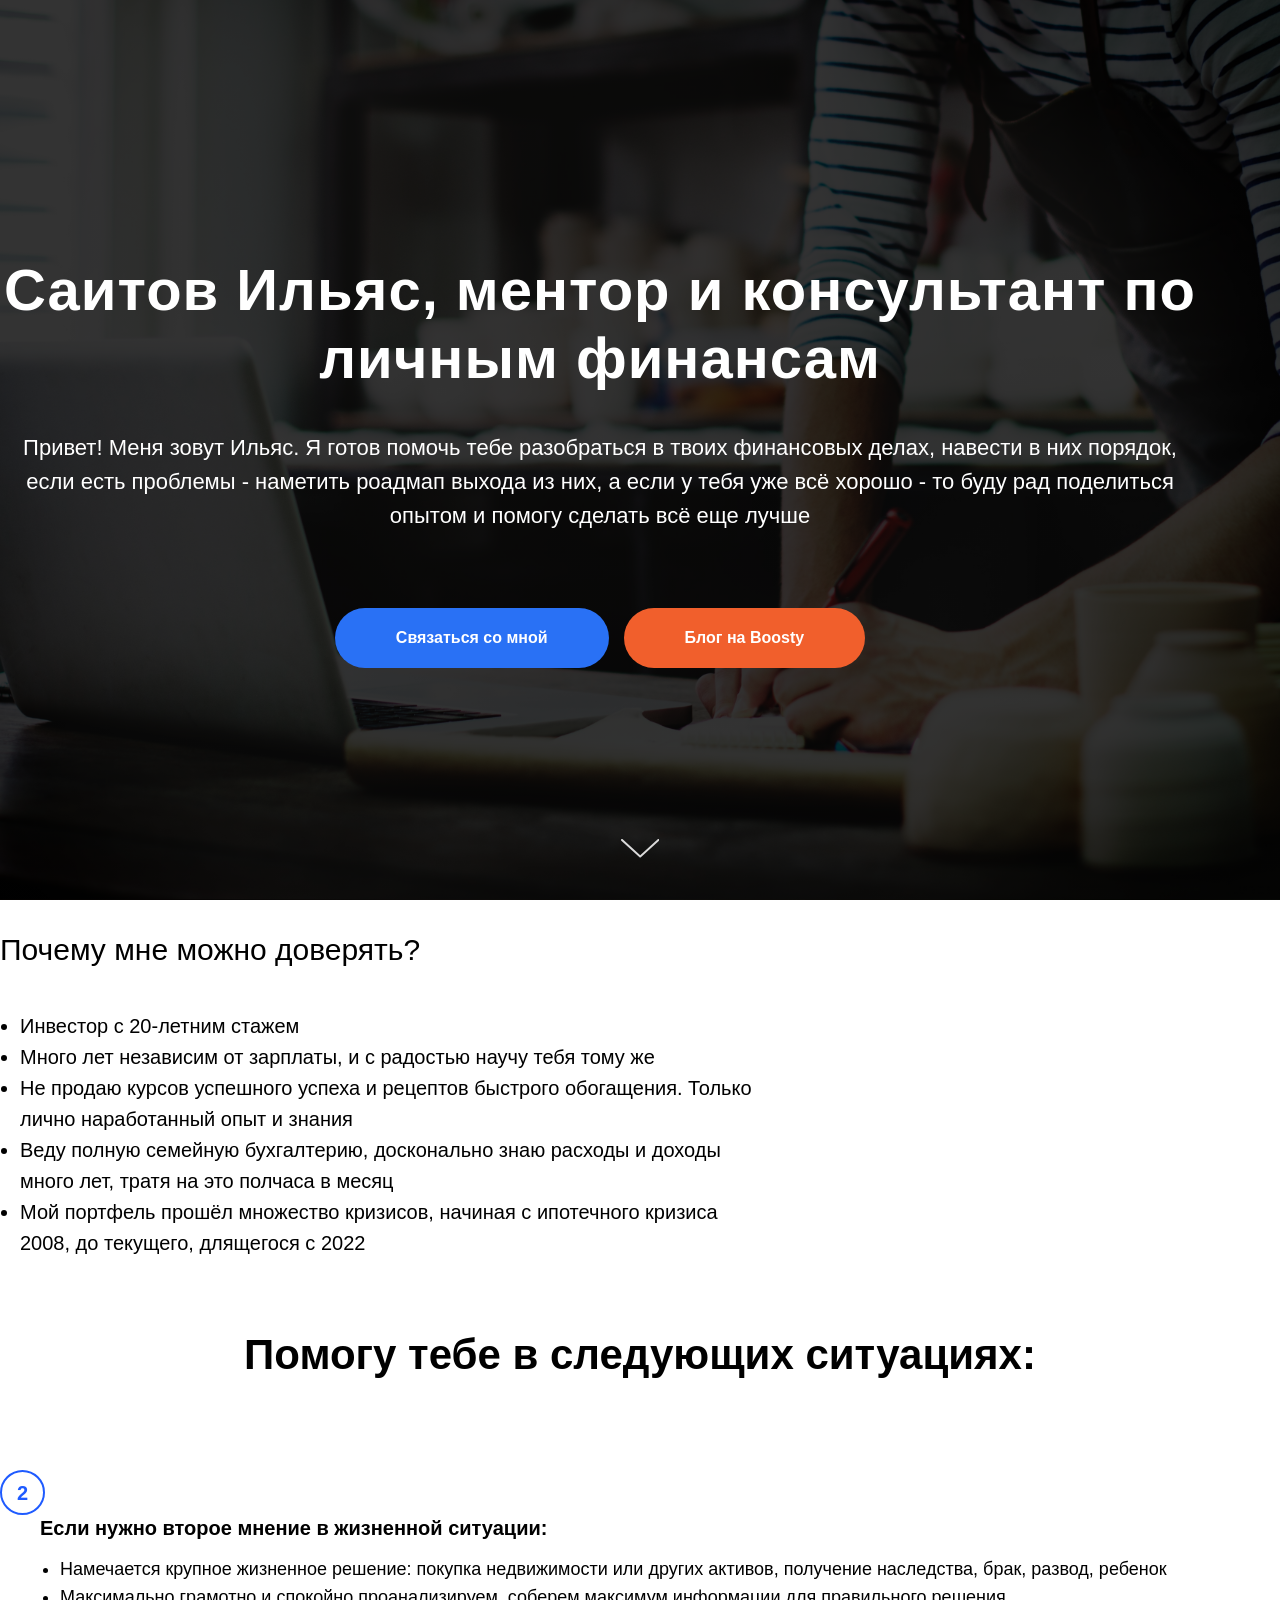
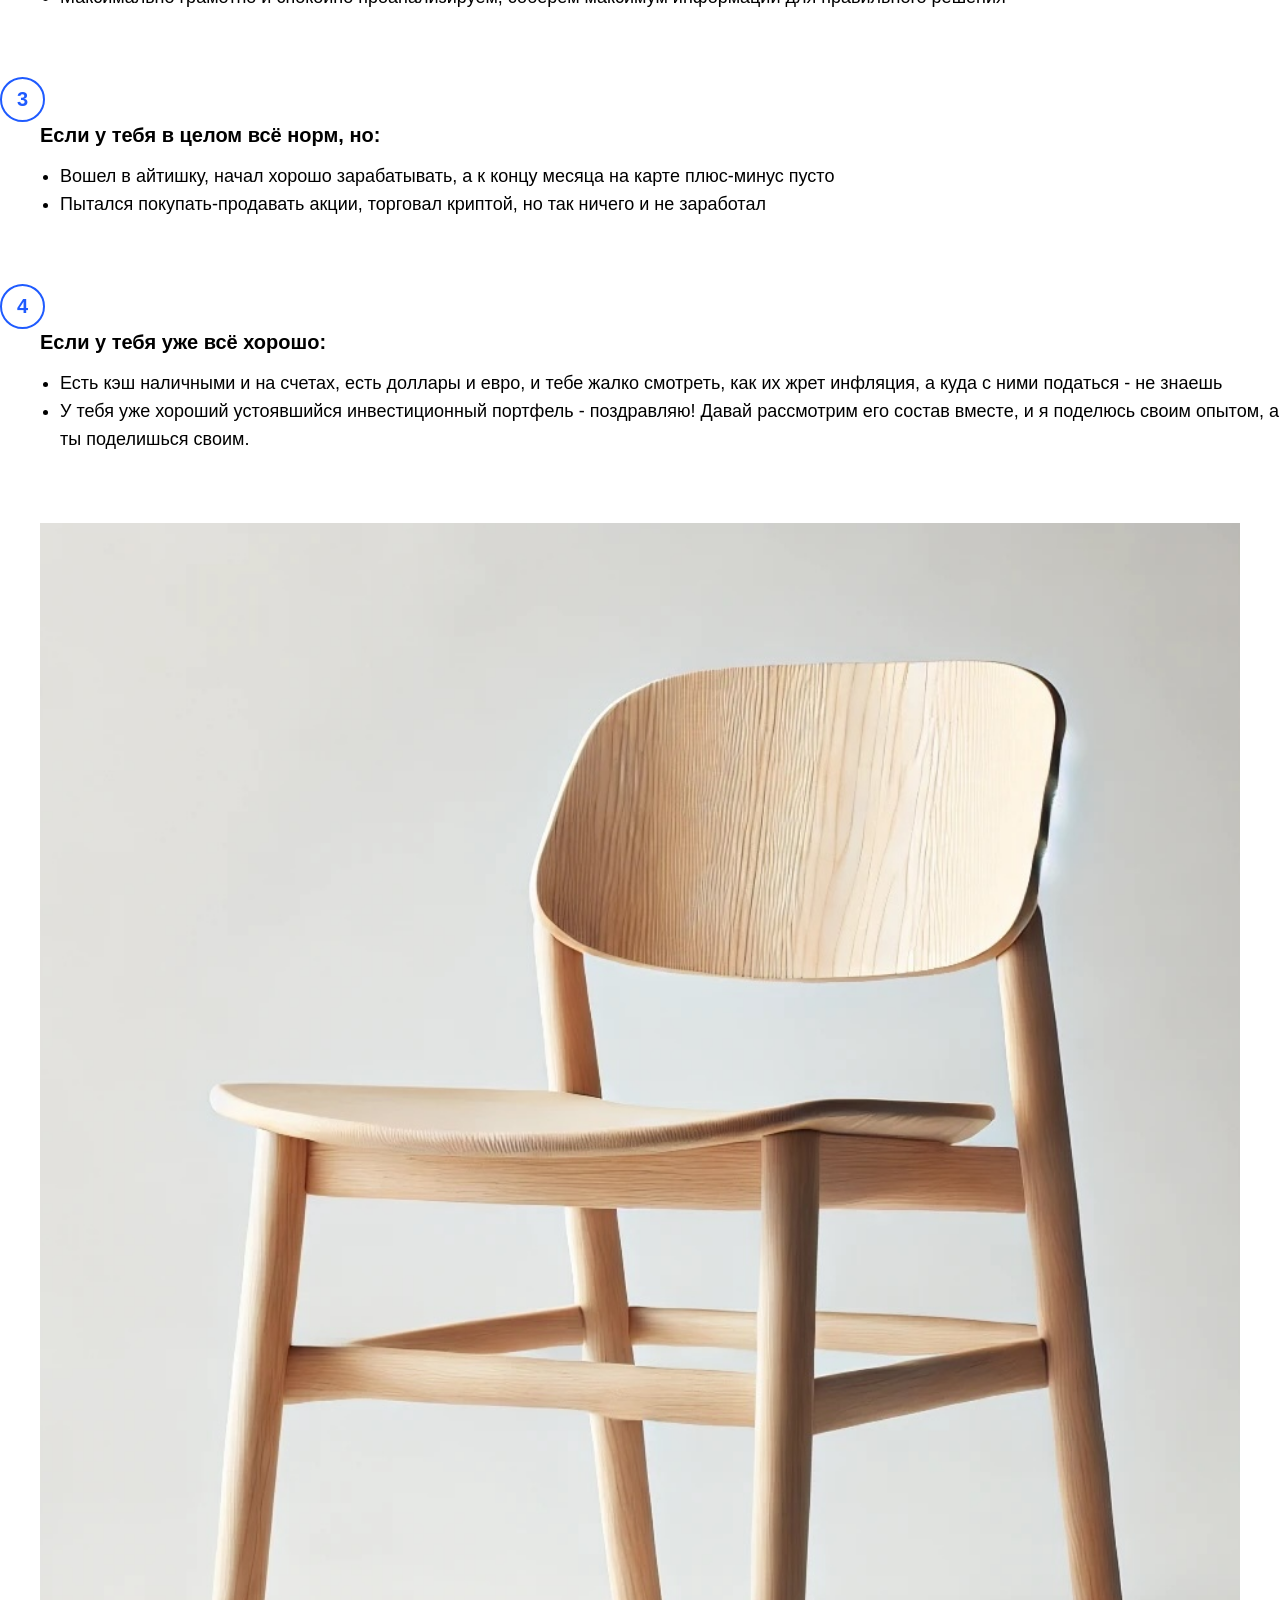
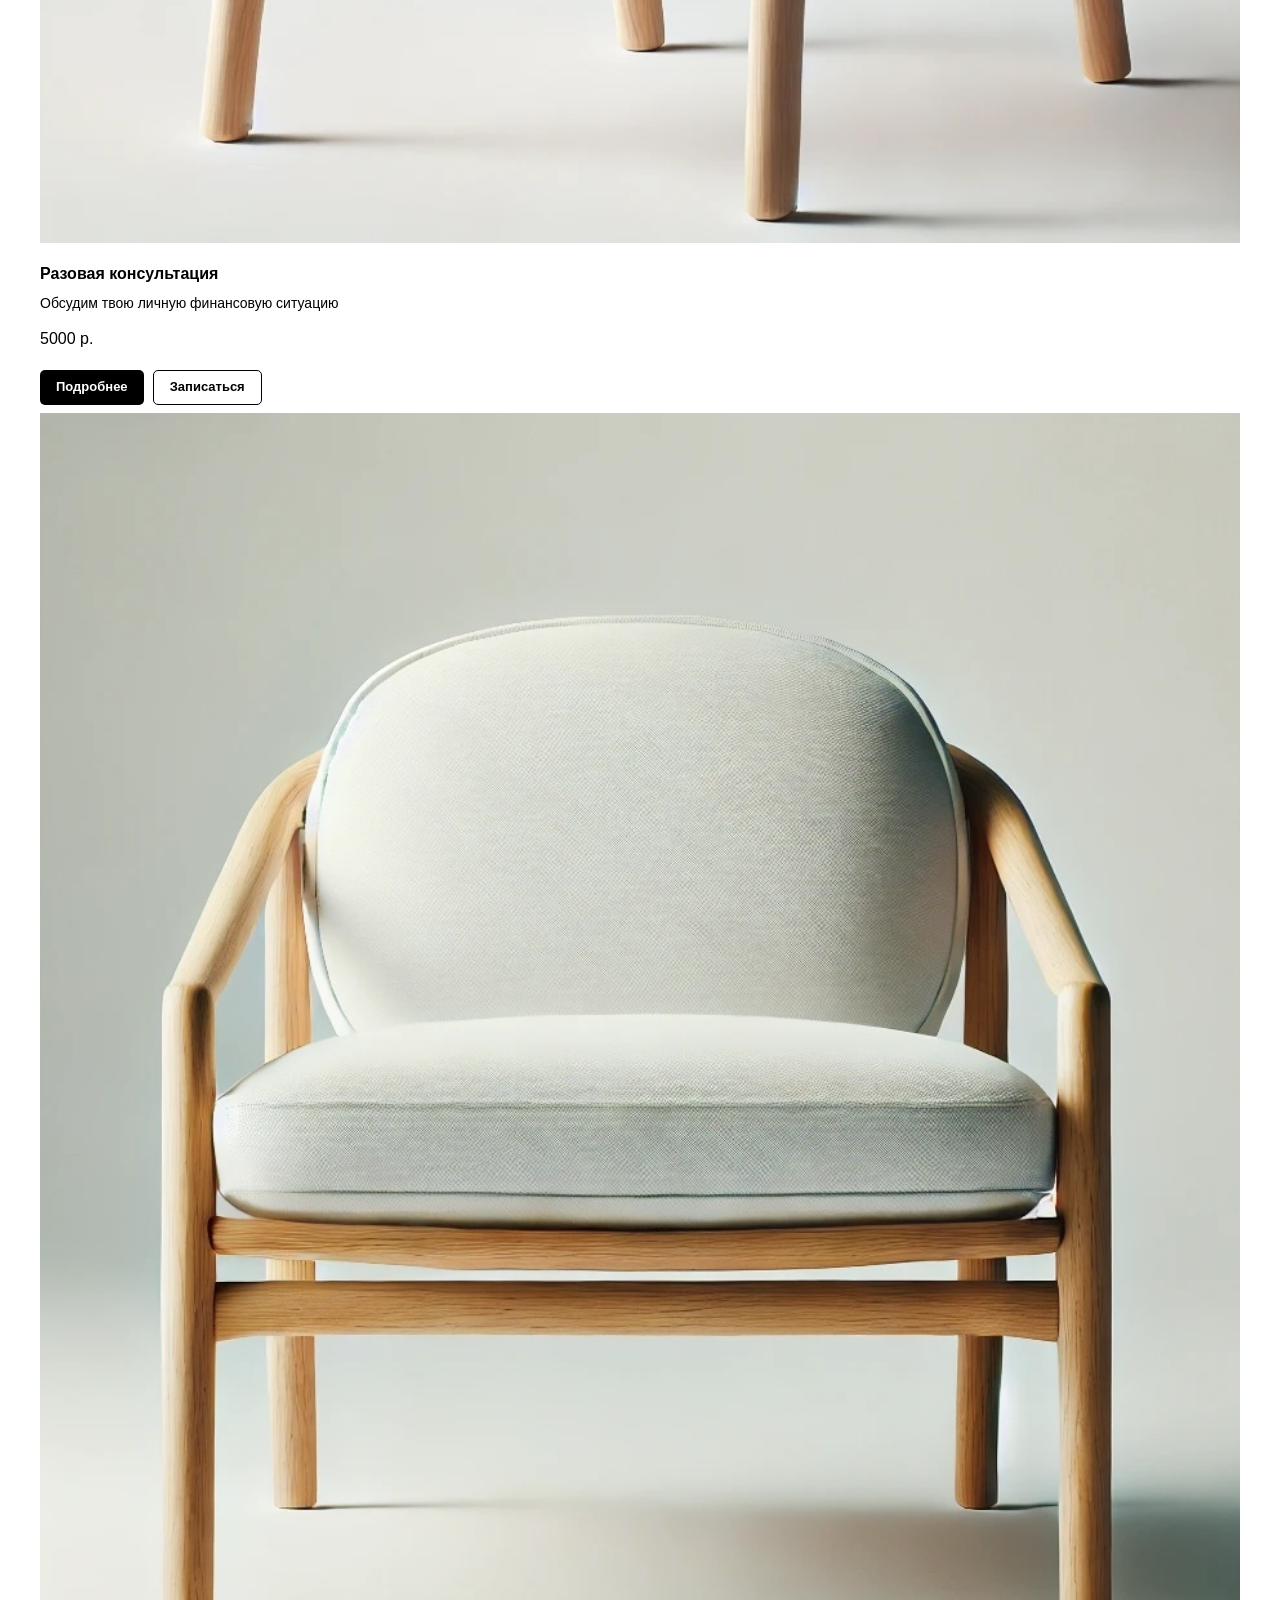
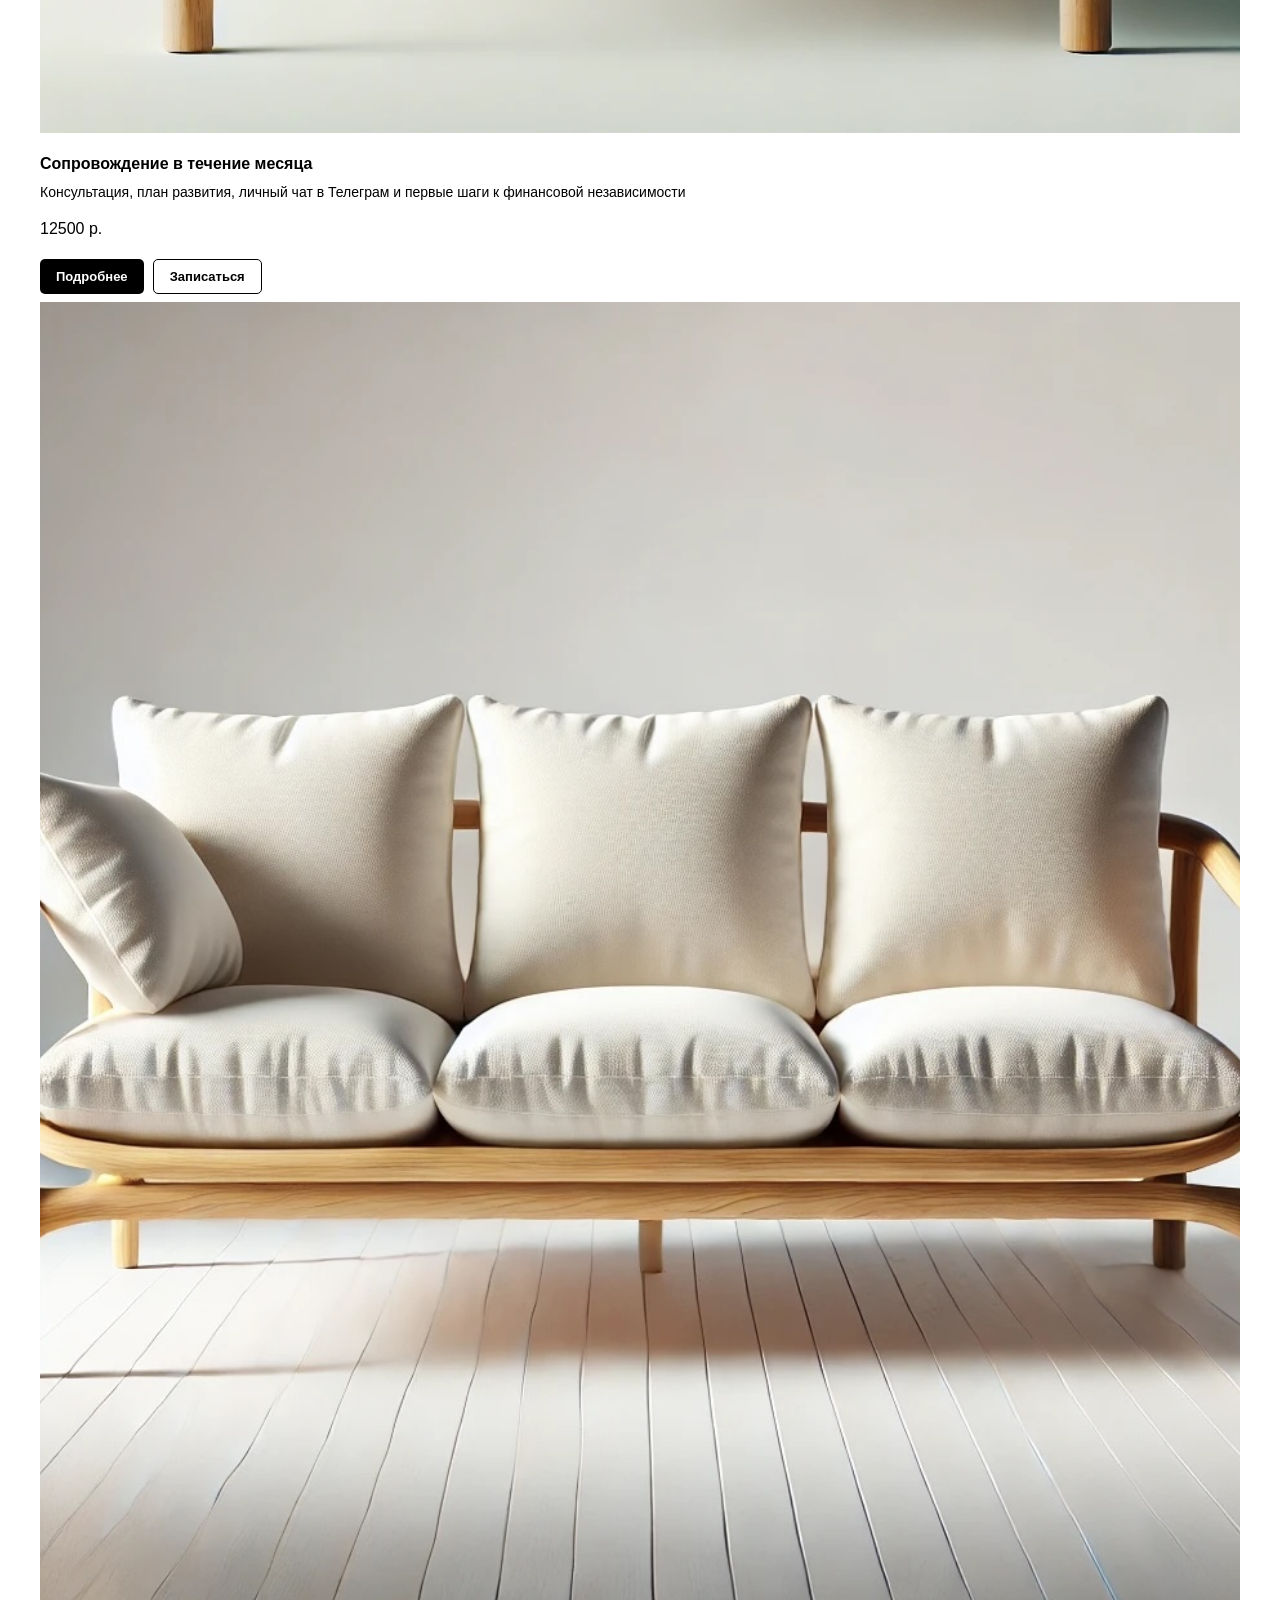
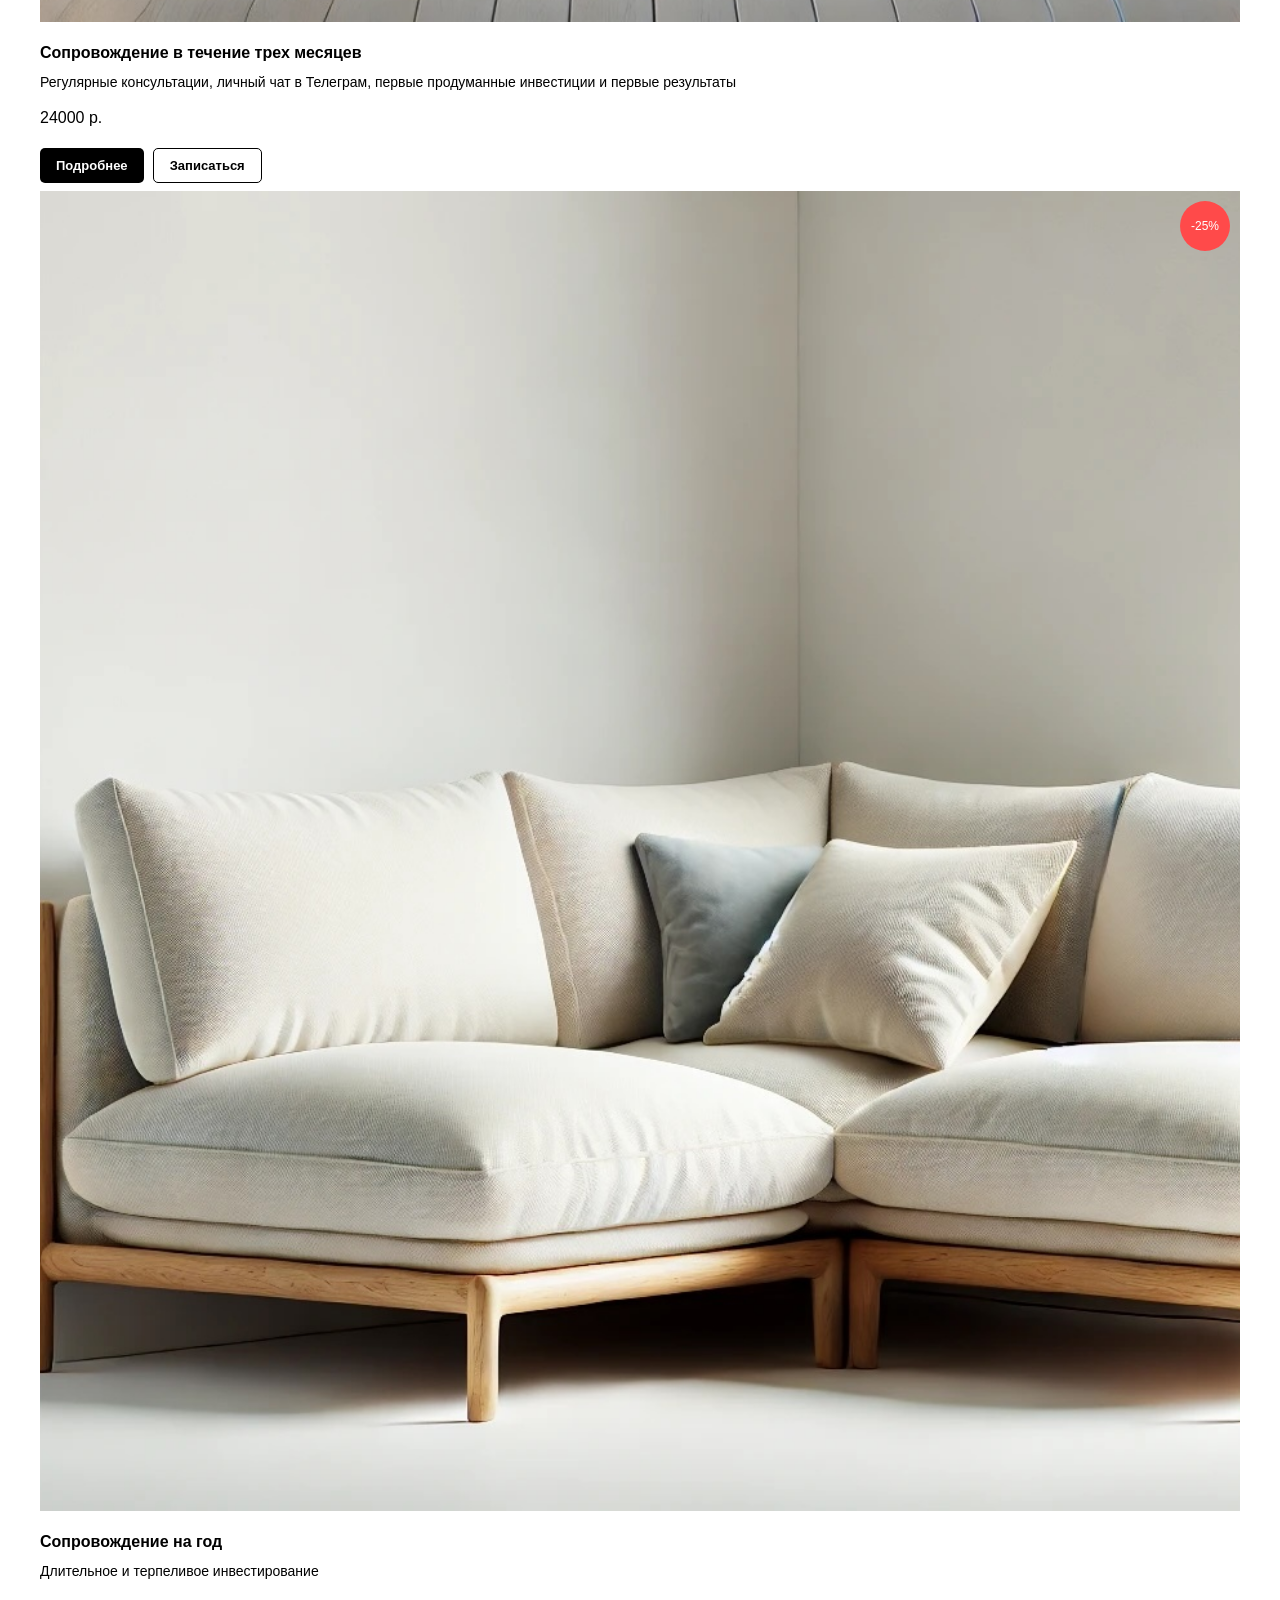
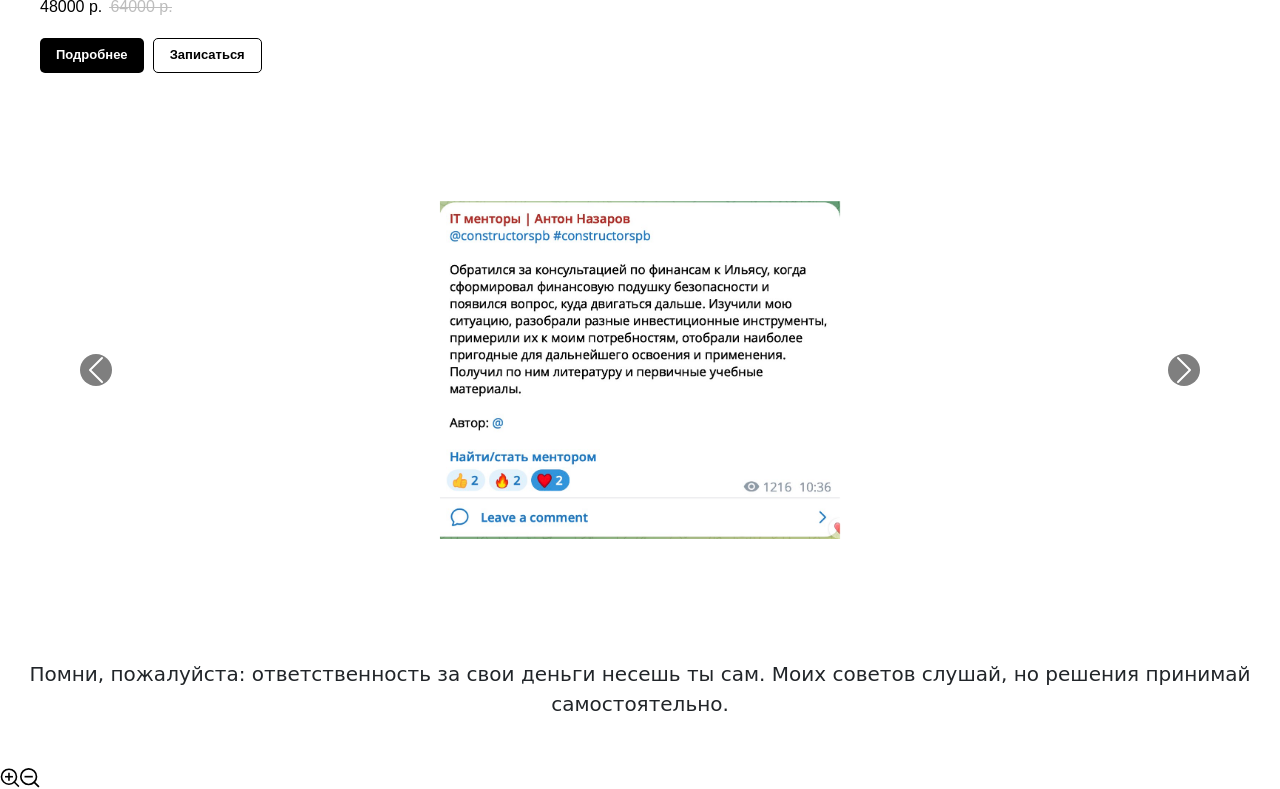
==== index.html @ 94681f79 "Boosty Link" ====
<!DOCTYPE html>
<html>
<meta http-equiv="content-type" content="text/html;charset=UTF-8"/>
<head>
    <meta charset="utf-8"/>
    <meta http-equiv="Content-Type" content="text/html; charset=utf-8"/>
    <meta name="viewport" content="width=device-width, initial-scale=1.0"/>
    <title>Ментор по личным
        финансам</title>
    <meta name="description" content="Ментор по личным финансам"/>
    <meta property="og:url" content="index.html"/>
    <meta property="og:title" content="Ментор по личным финансам"/>
    <meta property="og:description" content="Ментор по личным финансам"/>
    <meta property="og:type" content="website"/>
    <link rel="canonical" href="index.html">
    <meta name="format-detection" content="telephone=no"/>
    <meta http-equiv="default-style" content="on">
    <link rel="shortcut icon" href="img/agreement.png" type="image/x-icon"/>
    <script src="js/fallback-1.0.min.js" async charset="utf-8"></script>
    <link rel="stylesheet" href="css/grid-3.0.min.css" type="text/css" media="all"/>
    <link rel="stylesheet" href="css/blocks.css?t=1726932423" type="text/css" media="all"/>
    <link rel="stylesheet" href="css/animation-2.0.min.css" type="text/css" media="all"/>
    <link rel="stylesheet" href="css/cover-1.0.min.css" type="text/css" media="all"/>
    <link rel="stylesheet" href="css/popup-1.1.min.css" type="text/css" media="print" onload="this.media='all';"
         />
    <noscript>
        <link rel="stylesheet" href="css/popup-1.1.min.css" type="text/css" media="all"/>
    </noscript>
    <link rel="stylesheet" href="css/slds-1.4.min.css" type="text/css" media="print" onload="this.media='all';"
         />
    <noscript>
        <link rel="stylesheet" href="css/slds-1.4.min.css" type="text/css" media="all"/>
    </noscript>
    <link rel="stylesheet" href="css/catalog-1.1.min.css" type="text/css" media="print" onload="this.media='all';"
         />
    <noscript>
        <link rel="stylesheet" href="css/catalog-1.1.min.css" type="text/css" media="all"/>
    </noscript>
    <link rel="stylesheet" href="css/forms-1.0.min.css" type="text/css" media="all"/>
    <link rel="stylesheet" href="css/zoom-2.0.min.css" type="text/css" media="print" onload="this.media='all';"
         />
    <noscript>
        <link rel="stylesheet" href="css/zoom-2.0.min.css" type="text/css" media="all"/>
    </noscript>
    <link rel="stylesheet" href="css/fonts-sans.css" type="text/css" media="all"/>
    <script nomodule src="js/polyfill-1.0.min.js" charset="utf-8"></script>
    <script type="text/javascript">function t_onReady(func) {
        if (document.readyState != 'loading') {
            func();
        } else {
            document.addEventListener('DOMContentLoaded', func);
        }
    }

    function t_onFuncLoad(funcName, okFunc, time) {
        if (typeof window[funcName] === 'function') {
            okFunc();
        } else {
            setTimeout(function () {
                t_onFuncLoad(funcName, okFunc, time);
            }, (time || 100));
        }
    }</script>
    <script src="js/scripts-3.0.min.js" charset="utf-8" defer></script>
    <script src="js/blocks.js?t=1726932423" charset="utf-8" async></script>
    <script src="js/lazyload-1.0.min.js" charset="utf-8" async></script>
    <script src="js/animation-2.0.min.js" charset="utf-8" async></script>
    <script src="js/cover-1.0.min.js" charset="utf-8" async></script>
    <script src="js/hammer.min.js" charset="utf-8" async></script>
    <script src="js/slds-1.4.min.js" charset="utf-8" async></script>
    <script src="js/products-1.0.min.js" charset="utf-8" async></script>
    <script src="js/catalog-1.1.min.js" charset="utf-8" async></script>
    <script src="js/jquery-1.10.2.min.js" charset="utf-8"></script>
    <script src="js/jquery.touchswipe.min.js" charset="utf-8"></script>
    <script src="js/zoom-2.0.min.js" charset="utf-8" async></script>
    <script src="js/events-1.0.min.js" charset="utf-8" async></script>
    <script type="text/javascript">window.dataLayer = window.dataLayer || [];</script>
    <style>
        .carousel-inner img {
            max-width: 400px;
            margin: 0 auto;
        }

        .carousel-control-prev-icon,
        .carousel-control-next-icon {
            background-color: #000;
            border-radius: 50%;
            padding: 10px;
        }

        .carousel-control-prev,
        .carousel-control-next {
            width: 5%;
        }
    </style>
</head>
<body class="t-body" style="margin:0;">
<div id="allrecords" class="t-records" data-hook="blocks-collection-content-node" data-tilda-cookie="no"
     data-tilda-lazy="yes" data-tilda-root-zone="com">
    <div id="rec791019671" class="r t-rec" style=" " data-animationappear="off" data-record-type="205">
        <div class="t-cover" id="recorddiv791019671" bgimgfield="img"
             style="height:100vh;background-image:url('img/bg_small.jpg');">
            <div class="t-cover__carrier" id="coverCarry791019671" data-content-cover-id="791019671"
                 data-content-cover-bg="img/background.jpg"
                 data-display-changed="true" data-content-cover-height="100vh" data-content-cover-parallax="dynamic"
                 style="height:100vh;background-attachment:scroll; " itemscope itemtype="http://schema.org/ImageObject">
                <meta itemprop="image"
                      content="img/background.jpg">
            </div>
            <div class="t-cover__filter"
                 style="height:100vh;background-image: -moz-linear-gradient(top, rgba(0,0,0,0.80), rgba(0,0,0,0.80));background-image: -webkit-linear-gradient(top, rgba(0,0,0,0.80), rgba(0,0,0,0.80));background-image: -o-linear-gradient(top, rgba(0,0,0,0.80), rgba(0,0,0,0.80));background-image: -ms-linear-gradient(top, rgba(0,0,0,0.80), rgba(0,0,0,0.80));background-image: linear-gradient(top, rgba(0,0,0,0.80), rgba(0,0,0,0.80));filter: progid:DXImageTransform.Microsoft.gradient(startColorStr='#33000000', endColorstr='#33000000');"></div>
            <div class="t-container">
                <div class="t-width t-width_10" style="margin:0 auto;">
                    <div class="t-cover__wrapper t-valign_middle" style="height:100vh; position: relative;z-index:1;">
                        <div class="t182">
                            <div data-hook-content="covercontent">
                                <div class="t182__wrapper">
                                    <div class="t182__title t-title t-title_xl t-animate" data-animate-style="fadeinup"
                                         data-animate-group="yes" field="title">Саитов Ильяс, ментор и консультант по
                                        личным финансам
                                    </div>
                                    <div class="t182__descr t-descr t-descr_lg t-animate" data-animate-style="fadeinup"
                                         data-animate-group="yes" field="descr">Привет! Меня зовут Ильяс. Я готов помочь
                                        тебе разобраться в твоих финансовых делах, навести в них порядок, если есть
                                        проблемы - наметить роадмап выхода из них, а если у тебя уже всё хорошо - то
                                        буду рад поделиться опытом и помогу сделать всё еще лучше
                                    </div>
                                        <div class="t182__buttons">
                                        <div class="t-btnwrapper t182__btnwrapper t-animate"
                                             data-animate-style="fadeinup" data-animate-group="yes"><a
                                                href="https://t.me/constructorspb" target=""
                                                class="t182__btn t-btn t-btn_md "
                                                style="color:#ffffff;background-color:#2971f5;border-radius:30px; -moz-border-radius:30px; -webkit-border-radius:30px;"
                                                data-buttonfieldset="button"
                                        >
                                            <table role="presentation" style="width:100%; height:100%;">
                                                <tr>
                                                    <td data-field="buttontitle">Связаться со мной</td>
                                                </tr>
                                            </table>
                                        </a></div>
                                        <div class="t-btnwrapper t182__btnwrapper t-animate"
                                             data-animate-style="fadeinup" data-animate-group="yes"><a
                                                href="https://boosty.to/itfinance" target="_blank"
                                                class="t182__btn t-btn t-btn_md t-btn-boosty"
                                                style="color:#ffffff;background-color:#F15F2C;border-radius:30px; -moz-border-radius:30px; -webkit-border-radius:30px;"
                                                data-buttonfieldset="button"
                                        >
                                            <table role="presentation" style="width:100%; height:100%;">
                                                <tr>
                                                    <td data-field="buttontitle">Блог на Boosty</td>
                                                </tr>
                                            </table>
                                        </a></div>
                                    </div>
                                </div>
                            </div>
                        </div>
                    </div>
                </div>
            </div>
            <div class="t-cover__arrow">
                <div class="t-cover__arrow-wrapper t-cover__arrow-wrapper_animated">
                    <div class="t-cover__arrow_mobile">
                        <svg role="presentation" class="t-cover__arrow-svg" style="fill:#dbdbdb;" x="0px" y="0px"
                             width="38.417px" height="18.592px" viewBox="0 0 38.417 18.592"
                             style="enable-background:new 0 0 38.417 18.592;">
                            <g>
                                <path d="M19.208,18.592c-0.241,0-0.483-0.087-0.673-0.261L0.327,1.74c-0.408-0.372-0.438-1.004-0.066-1.413c0.372-0.409,1.004-0.439,1.413-0.066L19.208,16.24L36.743,0.261c0.411-0.372,1.042-0.342,1.413,0.066c0.372,0.408,0.343,1.041-0.065,1.413L19.881,18.332C19.691,18.505,19.449,18.592,19.208,18.592z"/>
                            </g>
                        </svg>
                    </div>
                </div>
            </div>
        </div>
        <style>@media (hover: hover), (min-width: 0\0
        ) {
            #rec791019671 .t-btn:not(.t-animate_no-hover):hover {
                color: #2971f5 !important;
                background-color: #ffffff !important;
            }

            #rec791019671 .t-btn:not(.t-animate_no-hover):focus-visible {
                color: #2971f5 !important;
                background-color: #ffffff !important;
            }

            #rec791019671 .t-btn:not(.t-animate_no-hover) {
                transition-property: background-color, color, border-color, box-shadow;
                transition-duration: 0.2s;
                transition-timing-function: ease-in-out;
            }

            #rec791019671 .t-btntext:not(.t-animate_no-hover):hover {
                color: #2971f5 !important;
            }

            #rec791019671 .t-btntext:not(.t-animate_no-hover):focus-visible {
                color: #2971f5 !important;
            }

            #rec791019671 .t-btn-boosty:not(.t-animate_no-hover):hover {
                color: #F15F2C !important;
                background-color: #ffffff !important;
            }

            #rec791019671 .t-btn-boosty:not(.t-animate_no-hover):focus-visible {
                color: #F15F2C !important;
                background-color: #ffffff !important;
            }
        }</style>
        <style> @media screen and (min-width: 900px) {
            #rec791019671 .t182__title {
                font-size: 58px;
            }
        }</style>
    </div>
    <div id="rec791019672" class="r t-rec t-rec_pt_30 t-rec_pb_30" style="padding-top:30px;padding-bottom:30px; "
         data-record-type="482">
        <div class="t482">
            <div class="t-container t-align_left">
                <div class="t-col t-col_8 t-prefix_2">
                    <div class="t482__title t-title t-title_xxs " field="title">Почему мне можно доверять?</div>
                    <div class="t482__descr t-descr t-descr_md " field="descr">
                        <ul>
                            <li data-list="bullet">Инвестор с 20-летним стажем</li>
                            <li data-list="bullet">Много лет независим от зарплаты, и с радостью научу тебя тому же</li>
                            <li data-list="bullet">Не продаю курсов успешного успеха и рецептов быстрого обогащения. Только лично наработанный опыт и знания</li>
                            <li data-list="bullet">Веду полную семейную бухгалтерию, досконально знаю расходы и доходы много лет, тратя на это полчаса в месяц</li>
                            <li data-list="bullet">Мой портфель прошёл множество кризисов, начиная с ипотечного кризиса 2008, до текущего, длящегося с 2022</li>
                        </ul>
                    </div>
                </div>
            </div>
        </div>
        <style> #rec791019672 .t482__title {
            font-weight: 300;
        }

        @media screen and (min-width: 480px) {
            #rec791019672 .t482__title {
                font-size: 30px;
                line-height: 1.35;
            }
        }

        @media screen and (max-width: 480px) {
            #rec791019672 .t482__title {
                font-size: 20px;
            }
        }</style>
    </div>
    <div id="rec791023407" class="r t-rec t-rec_pt_30 t-rec_pb_30"
         style="padding-top:30px;padding-bottom:30px;background-color:#ffffff; " data-record-type="510"
         data-bg-color="#ffffff">
        <div class="t510">
            <div class="t-section__container t-container t-container_flex">
                <div class="t-col t-col_12 ">
                    <div
                            class="t-section__title t-title t-title_xs t-align_center t-margin_auto"
                            field="btitle"
                    >Помогу тебе в следующих ситуациях:
                    </div>
                </div>
            </div>
            <style>.t-section__descr {
                max-width: 560px;
            }

            #rec791023407 .t-section__title {
                margin-bottom: 90px;
            }

            #rec791023407 .t-section__descr {
            }

            @media screen and (max-width: 960px) {
                #rec791023407 .t-section__title {
                    margin-bottom: 45px;
                }
            }</style>
            <ul role="list" class="t510__container t-container">
                <li class="t-col t-col_8 t-prefix_2 t-item t-list__item"
                >
                    <div class="t-cell t-valign_top">
                        <div class="t510__circle t-heading t-valign_top"
                             style=" color:#1f5bff;; border: 2px solid #1f5bff; ">2
                        </div>
                    </div>
                    <div class="t510__textwrapper t-cell t-valign_top" style="">
                        <div class="t-name t-name_md t510__bottommargin" field="li_title__1726930523549">Если нужно
                            второе мнение в жизненной ситуации:
                        </div>
                        <div class="t-descr t-descr_sm" field="li_descr__1726930523549">
                            <ul>
                                <li data-list="bullet">Намечается крупное жизненное решение: покупка недвижимости или
                                    других активов, получение наследства, брак, развод, ребенок
                                </li>
                                <li data-list="bullet">Максимально грамотно и спокойно проанализируем, соберем максимум
                                    информации для правильного решения
                                </li>
                            </ul>
                        </div>
                    </div>
                </li>
                <li class="t-col t-col_8 t-prefix_2 t-item t-list__item"
                >
                    <div class="t-cell t-valign_top">
                        <div class="t510__circle t-heading t-valign_top"
                             style=" color:#1f5bff;; border: 2px solid #1f5bff; ">3
                        </div>
                    </div>
                    <div class="t510__textwrapper t-cell t-valign_top" style="">
                        <div class="t-name t-name_md t510__bottommargin" field="li_title__4157513368621">Если у тебя в
                            целом всё норм, но:
                        </div>
                        <div class="t-descr t-descr_sm" field="li_descr__4157513368621">
                            <ul>
                                <li data-list="bullet">Вошел в айтишку, начал хорошо зарабатывать, а к концу месяца на
                                    карте плюс-минус пусто
                                </li>
                                <li data-list="bullet">Пытался покупать-продавать акции, торговал криптой, но так ничего
                                    и не заработал
                                </li>
                            </ul>
                        </div>
                    </div>
                </li>
                <li class="t-col t-col_8 t-prefix_2 t-item t-list__item"
                >
                    <div class="t-cell t-valign_top">
                        <div class="t510__circle t-heading t-valign_top"
                             style=" color:#1f5bff;; border: 2px solid #1f5bff; ">4
                        </div>
                    </div>
                    <div class="t510__textwrapper t-cell t-valign_top" style="">
                        <div class="t-name t-name_md t510__bottommargin" field="li_title__4157513368622">Если у тебя уже
                            всё хорошо:
                        </div>
                        <div class="t-descr t-descr_sm" field="li_descr__4157513368622">
                            <ul>
                                <li data-list="bullet">Есть кэш наличными и на счетах, есть доллары и евро, и тебе жалко
                                    смотреть, как их жрет инфляция, а куда с ними податься - не знаешь
                                </li>
                                <li data-list="bullet">У тебя уже хороший устоявшийся инвестиционный портфель -
                                    поздравляю! Давай рассмотрим его состав вместе, и я поделюсь своим опытом, а ты
                                    поделишься своим.
                                </li>
                            </ul>
                        </div>
                    </div>
                </li>
            </ul>
        </div>
    </div>
    <div id="rec791026478" class="r t-rec t-rec_pt_30 t-rec_pb_30" style="padding-top:30px;padding-bottom:30px; "
         data-animationappear="off" data-record-type="776">
        <div class="t776" data-show-count="">
            <div class="t776__parent t776__container_mobile-grid">
                <div class="t776__col t-col t-col_3 t-align_left t-item t776__col_mobile-grid js-product"
                     data-product-lid="4924261803880"><a class="js-product-link" href="#prodpopup">
                    <div class="t776__content">
                        <div class="t776__imgwrapper t1002__picture-wrapper ">
                            <div class="t776__markwrapper">
                            </div>
                            <div class="t776__bgimg t-bgimg js-product-img"
                                 data-original="img/chair.jpg"
                                 style="background-image:url('img/chair.jpg');"
                                 bgimgfield="li_gallery__4924261803880:::0"></div>
                        </div>
                        <div class="t776__textwrapper">
                            <div class="t776__title t-name t-name_xs js-product-name" field="li_title__4924261803880">
                                Разовая консультация
                            </div>
                            <div class="t776__descr t-descr t-descr_xxs" field="li_descr__4924261803880">Обсудим твою
                                личную финансовую ситуацию
                            </div>
                            <div class="t776__price-wrapper ">
                                <div class="t776__price t776__price-item t-name t-name_xs" style="margin-right:3px;">
                                    <div class="t776__price-value js-product-price notranslate" translate="off"
                                         field="li_price__4924261803880">5000
                                    </div>
                                    <div class="t776__price-currency">р.</div>
                                </div>
                            </div>
                        </div>
                    </div>
                </a>
                    <div class="t776__btn-wrapper t1002__btns-wrapper "><a href="#prodpopup"
                                                                           class="t776__btn t-btn t-btn_xs"
                                                                           style="color:#ffffff;background-color:#000000;border-radius:5px; -moz-border-radius:5px; -webkit-border-radius:5px;">
                        <table role="presentation" style="width:100%; height:100%;">
                            <tr>
                                <td>Подробнее</td>
                            </tr>
                        </table>
                    </a> <a href="https://t.me/constructorspb" class="t776__btn t776__btn_second t-btn t-btn_xs"
                            style="color:#000000;border:1px solid #000000;border-radius:5px; -moz-border-radius:5px; -webkit-border-radius:5px;"
                    >
                        <table role="presentation" style="width:100%; height:100%;">
                            <tr>
                                <td>Записаться</td>
                            </tr>
                        </table>
                    </a></div>
                </div>
                <div class="t776__col t-col t-col_3 t-align_left t-item t776__col_mobile-grid js-product"
                     data-product-lid="1726932156135"><a class="js-product-link" href="#prodpopup">
                    <div class="t776__content">
                        <div class="t776__imgwrapper t1002__picture-wrapper ">
<!--                            <div class="t776__markwrapper">-->
<!--                                <div class="t776__mark" field="li_mark__4924261803880"-->
<!--                                     style="color:#ffffff;background-color:#ff4a4a;">Цена снижена до 31 декабря 2024-->
<!--                                </div>-->
<!--                            </div>-->
                            <div class="t776__bgimg t-bgimg js-product-img"
                                 data-original="img/armchair.jpeg"
                                 style="background-image:url('img/armchair.jpg');"
                                 bgimgfield="li_gallery__1726932156135:::0"></div>
                        </div>
                        <div class="t776__textwrapper">
                            <div class="t776__title t-name t-name_xs js-product-name" field="li_title__1726932156135">Сопровождение в течение месяца</div>
                            <div class="t776__descr t-descr t-descr_xxs" field="li_descr__1726932156135">Консультация, план развития, личный чат в Телеграм и первые шаги к финансовой независимости</div>
                            <div class="t776__price-wrapper ">
                                <div class="t776__price t776__price-item t-name t-name_xs" style="">
                                    <div class="t776__price-value js-product-price notranslate" translate="off"
                                         field="li_price__1726932156135">12500
                                    </div>
                                    <div class="t776__price-currency">р.</div>
                                </div>
<!--                                <div class="t776__price_old t776__price-item t-name t-name_xs">-->
<!--                                    <div class="t776__price-value" field="li_price_old__4924261803880">9500</div>-->
<!--                                    <div class="t776__price-currency">р.</div>-->
<!--                                </div>-->
                            </div>
                        </div>
                    </div>
                </a>
                    <div class="t776__btn-wrapper t1002__btns-wrapper "><a href="#prodpopup"
                                                                           class="t776__btn t-btn t-btn_xs"
                                                                           style="color:#ffffff;background-color:#000000;border-radius:5px; -moz-border-radius:5px; -webkit-border-radius:5px;">
                        <table role="presentation" style="width:100%; height:100%;">
                            <tr>
                                <td>Подробнее</td>
                            </tr>
                        </table>
                    </a> <a href="https://t.me/constructorspb" class="t776__btn t776__btn_second t-btn t-btn_xs"
                            style="color:#000000;border:1px solid #000000;border-radius:5px; -moz-border-radius:5px; -webkit-border-radius:5px;"
                    >
                        <table role="presentation" style="width:100%; height:100%;">
                            <tr>
                                <td>Записаться</td>
                            </tr>
                        </table>
                    </a></div>
                </div>
                <div class="t776__col t-col t-col_3 t-align_left t-item t776__col_mobile-grid js-product"
                     data-product-lid="4924261803881"><a class="js-product-link" href="#prodpopup">
                    <div class="t776__content">
                        <div class="t776__imgwrapper t1002__picture-wrapper ">
                            <div class="t776__bgimg t-bgimg js-product-img"
                                 data-original="img/couch.jpeg"
                                 style="background-image:url('img/couch.jpg');"
                                 bgimgfield="li_gallery__4924261803881:::0"></div>
                        </div>
                        <div class="t776__textwrapper">
                            <div class="t776__title t-name t-name_xs js-product-name" field="li_title__4924261803881">
                                Сопровождение в течение трех месяцев
                            </div>
                            <div class="t776__descr t-descr t-descr_xxs" field="li_descr__4924261803881">Регулярные консультации, личный чат в Телеграм, первые продуманные инвестиции и первые результаты</div>
                            <div class="t776__price-wrapper ">
                                <div class="t776__price t776__price-item t-name t-name_xs" style="">
                                    <div class="t776__price-value js-product-price notranslate" translate="off"
                                         field="li_price__4924261803881">24000
                                    </div>
                                    <div class="t776__price-currency">р.</div>
                                </div>
                            </div>
                        </div>
                    </div>
                </a>
                    <div class="t776__btn-wrapper t1002__btns-wrapper "><a href="#prodpopup"
                                                                           class="t776__btn t-btn t-btn_xs"
                                                                           style="color:#ffffff;background-color:#000000;border-radius:5px; -moz-border-radius:5px; -webkit-border-radius:5px;">
                        <table role="presentation" style="width:100%; height:100%;">
                            <tr>
                                <td>Подробнее</td>
                            </tr>
                        </table>
                    </a> <a href="https://t.me/constructorspb" class="t776__btn t776__btn_second t-btn t-btn_xs"
                            style="color:#000000;border:1px solid #000000;border-radius:5px; -moz-border-radius:5px; -webkit-border-radius:5px;"
                    >
                        <table role="presentation" style="width:100%; height:100%;">
                            <tr>
                                <td>Записаться</td>
                            </tr>
                        </table>
                    </a></div>
                </div>
                <div class="t776__col t-col t-col_3 t-align_left t-item t776__col_mobile-grid js-product"
                     data-product-lid="4924261803882"><a class="js-product-link" href="#prodpopup">
                    <div class="t776__content">
                        <div class="t776__imgwrapper t1002__picture-wrapper ">
                            <div class="t776__markwrapper">
                                <div class="t776__mark" field="li_mark__4924261803882"
                                     style="color:#ffffff;background-color:#ff4a4a;">-25%
                                </div>
                            </div>
                            <div class="t776__bgimg t-bgimg js-product-img"
                                 data-original="img/coach2.jpeg"
                                 style="background-image:url('img/coach2.jpg');"
                                 bgimgfield="li_gallery__4924261803882:::0"></div>
                        </div>
                        <div class="t776__textwrapper">
                            <div class="t776__title t-name t-name_xs js-product-name" field="li_title__4924261803882">
                                Сопровождение на год
                            </div>
                            <div class="t776__descr t-descr t-descr_xxs" field="li_descr__4924261803882">Длительное и
                                терпеливое инвестирование
                            </div>
                            <div class="t776__price-wrapper ">
                                <div class="t776__price t776__price-item t-name t-name_xs" style="margin-right:3px;">
                                    <div class="t776__price-value js-product-price notranslate" translate="off"
                                         field="li_price__4924261803882">48000
                                    </div>
                                    <div class="t776__price-currency">р.</div>
                                </div>
                                <div class="t776__price_old t776__price-item t-name t-name_xs">
                                    <div class="t776__price-value" field="li_price_old__4924261803880">64000</div>
                                    <div class="t776__price-currency">р.</div>
                                </div>
                            </div>
                        </div>
                    </div>
                </a>
                    <div class="t776__btn-wrapper t1002__btns-wrapper "><a href="#prodpopup"
                                                                           class="t776__btn t-btn t-btn_xs"
                                                                           style="color:#ffffff;background-color:#000000;border-radius:5px; -moz-border-radius:5px; -webkit-border-radius:5px;">
                        <table role="presentation" style="width:100%; height:100%;">
                            <tr>
                                <td>Подробнее</td>
                            </tr>
                        </table>
                    </a> <a href="https://t.me/constructorspb" class="t776__btn t776__btn_second t-btn t-btn_xs"
                            style="color:#000000;border:1px solid #000000;border-radius:5px; -moz-border-radius:5px; -webkit-border-radius:5px;"
                    >
                        <table role="presentation" style="width:100%; height:100%;">
                            <tr>
                                <td>Записаться</td>
                            </tr>
                        </table>
                    </a></div>
                </div>
            </div>
            <div
                    class="t-popup"
                    style="background-color: rgba(255,255,255,1);">
                <div class="t-popup__close" style="background-color: #ffffff;">
                    <div class="t-popup__close-wrapper">
                        <svg role="presentation" class="t-popup__close-icon t-popup__close-icon_arrow" width="26px"
                             height="26px" viewBox="0 0 26 26" version="1.1" xmlns="http://www.w3.org/2000/svg"
                             xmlns:xlink="http://www.w3.org/1999/xlink">
                            <path d="M10.4142136,5 L11.8284271,6.41421356 L5.829,12.414 L23.4142136,12.4142136 L23.4142136,14.4142136 L5.829,14.414 L11.8284271,20.4142136 L10.4142136,21.8284271 L2,13.4142136 L10.4142136,5 Z"
                                  fill="#000000"></path>
                        </svg>
                        <svg role="presentation" class="t-popup__close-icon t-popup__close-icon_cross" width="23px"
                             height="23px" viewBox="0 0 23 23" version="1.1" xmlns="http://www.w3.org/2000/svg"
                             xmlns:xlink="http://www.w3.org/1999/xlink">
                            <g stroke="none" stroke-width="1" fill="#000000" fill-rule="evenodd">
                                <rect transform="translate(11.313708, 11.313708) rotate(-45.000000) translate(-11.313708, -11.313708) "
                                      x="10.3137085" y="-3.6862915" width="2" height="30"></rect>
                                <rect transform="translate(11.313708, 11.313708) rotate(-315.000000) translate(-11.313708, -11.313708) "
                                      x="10.3137085" y="-3.6862915" width="2" height="30"></rect>
                            </g>
                        </svg>
                    </div>
                </div>
                <div class="t776__close-text-wrapper">
                    <div class="t776__close-text t-descr t-descr_xxs" style="color:#000000;">Другие варианты</div>
                </div>
                <div class="t-popup__container t-popup__container-static " style="background-color:#ffffff;">
                    <div id="t776__product-4924261803880" class="t776__product-full js-product" style="display:none;"
                         data-product-lid="4924261803880">
                        <div class="t776__container ">
                            <div class="t776__col_left t-col t-col_6">
                                <div class="t-slds" style="visibility: hidden;">
                                    <div class="t-slds__main">
                                        <div class="t-slds__container" style="background-color:#ebebeb;">
                                            <div class="t-slds__items-wrapper t-slds_animated-none t-slds__nocycle"
                                                 data-slider-transition="300" data-slider-with-cycle="false"
                                                 data-slider-correct-height="true"
                                                 data-auto-correct-mobile-width="false">
                                                <div class="t-slds__item t-slds__item_active" data-slide-index="1">
                                                    <div class="t-slds__wrapper" itemscope
                                                         itemtype="http://schema.org/ImageObject">
                                                        <meta itemprop="image"
                                                              content="img/chair.jpg">
                                                        <div class="t-slds__imgwrapper" bgimgfield="gi_img__0"
                                                             data-zoom-target="0" data-zoomable="yes"
                                                             data-img-zoom-url="img/chair.jpg">
                                                            <div class="t-slds__bgimg t-bgimg js-product-img"
                                                                 data-original="img/chair.jpg"
                                                                 style="padding-bottom:100%; background-image: url('img/chair.jpg');"></div>
                                                        </div>
                                                    </div>
                                                </div>
                                            </div>
                                        </div>
                                    </div>
                                </div>
                            </div>
                            <div class="t776__wrapper t776__col_right t-col t-col_6 t-align_left ">
                                <div class="t776__title-wrapper">
                                    <div class="t776__title t-name t-name_xl js-product-name">Разовая консультация</div>
                                </div>
                                <div class="t776__price-wrapper ">
                                    <div class="t776__price t776__price-item t-name t-name_xs"
                                         style="margin-right:3px;">
                                        <div class="t776__price-value js-product-price notranslate" translate="off"
                                             field="li_price__4924261803880">5000
                                        </div>
                                        <div class="t776__price-currency">р.</div>
                                    </div>
                                </div>
                                <div class="t776__btn-wrapper t1002__btns-wrapper"><a href="#order"
                                                                                      class="t776__btn t-btn t-btn_sm"
                                                                                      style="color:#ffffff;background-color:#000000;border-radius:5px; -moz-border-radius:5px; -webkit-border-radius:5px;">
                                    <table role="presentation" style="width:100%; height:100%;">
                                        <tr>
                                            <td>Записаться</td>
                                        </tr>
                                    </table>
                                </a></div>
                                <div class="t776__descr t-descr t-descr_xxs">
                                    <ul>
                                        <li data-list="bullet">Рассмотрим твою личную финансовую ситуацию</li>
                                        <li data-list="bullet">Изучим твои цели, если их нет - наметим вместе</li>
                                        <li data-list="bullet">Будут даны максимально предметные рекомендации - вплоть до куда идти, какие счета открывать, чьими услугами пользоваться и сколько это должно стоить и чего ожидать</li>
                                        <li data-list="bullet">Порекомендую книги и материалы, подходящие под твой уровень</li>
                                        <li data-list="bullet">Ответы на твои вопросы сразу, + в Telegram после консультации, если возникнут новые</li>
                                        <li data-list="bullet">Если после консультации решишь перейти на более длительный пакет поддержки - стоимость консультации будет учтена</li>
                                    </ul>
                                </div>
                            </div>
                        </div>
                    </div>
                    <div id="t776__product-1726932156135" class="t776__product-full js-product" style="display:none;"
                         data-product-lid="1726932156135">
                        <div class="t776__container ">
                            <div class="t776__col_left t-col t-col_6">
                                <div class="t-slds" style="visibility: hidden;">
                                    <div class="t-slds__main">
                                        <div class="t-slds__container" style="background-color:#ebebeb;">
                                            <div class="t-slds__items-wrapper t-slds_animated-none t-slds__nocycle"
                                                 data-slider-transition="300" data-slider-with-cycle="false"
                                                 data-slider-correct-height="true"
                                                 data-auto-correct-mobile-width="false">
                                                <div class="t-slds__item t-slds__item_active" data-slide-index="1">
                                                    <div class="t-slds__wrapper" itemscope
                                                         itemtype="http://schema.org/ImageObject">
                                                        <meta itemprop="image"
                                                              content="img/armchair.jpg">
                                                        <div class="t-slds__imgwrapper" bgimgfield="gi_img__0"
                                                             data-zoom-target="0" data-zoomable="yes"
                                                             data-img-zoom-url="img/armchair.jpg">
                                                            <div class="t-slds__bgimg t-bgimg js-product-img"
                                                                 data-original="img/armchair.jpeg"
                                                                 style="padding-bottom:100%; background-image: url('img/armchair.jpg');"></div>
                                                        </div>
                                                    </div>
                                                </div>
                                            </div>
                                        </div>
                                    </div>
                                </div>
                            </div>
                            <div class="t776__wrapper t776__col_right t-col t-col_6 t-align_left ">
                                <div class="t776__title-wrapper">
                                    <div class="t776__title t-name t-name_xl js-product-name">Сопровождение в течение
                                        месяца
                                    </div>
                                </div>
                                <div class="t776__price-wrapper ">
                                    <div class="t776__price t776__price-item t-name t-name_xs" style="">
                                        <div class="t776__price-value js-product-price notranslate" translate="off"
                                             field="li_price__1726932156135">12500
                                        </div>
                                        <div class="t776__price-currency">р.</div>
                                    </div>
                                </div>
                                <div class="t776__btn-wrapper t1002__btns-wrapper"><a href="#order"
                                                                                      class="t776__btn t-btn t-btn_sm"
                                                                                      style="color:#ffffff;background-color:#000000;border-radius:5px; -moz-border-radius:5px; -webkit-border-radius:5px;">
                                    <table role="presentation" style="width:100%; height:100%;">
                                        <tr>
                                            <td>Записаться</td>
                                        </tr>
                                    </table>
                                </a></div>
                                <div class="t776__descr t-descr t-descr_xxs">
                                    <ul>
                                        <li data-list="bullet">Вводная консультация, рассмотрение ситуации и целей</li>
                                        <li data-list="bullet">При необходимости - учебные материалы, концентрированно и без воды</li>
                                        <li data-list="bullet">Постоянно доступный личный чат в Телеграм, где я один раз в день буду отвечать на вопросы</li>
                                        <li data-list="bullet">Отличный вариант для стартового буста: мы вместе откроем все нужные счета, начнём первые обдуманные инвестиции вместе, ты набьёшь первый опыт и дальше продолжишь самостоятельно</li>
                                    </ul>
                                </div>
                            </div>
                        </div>
                    </div>
                    <div id="t776__product-4924261803881" class="t776__product-full js-product" style="display:none;"
                         data-product-lid="4924261803881">
                        <div class="t776__container ">
                            <div class="t776__col_left t-col t-col_6">
                                <div class="t-slds" style="visibility: hidden;">
                                    <div class="t-slds__main">
                                        <div class="t-slds__container" style="background-color:#ebebeb;">
                                            <div class="t-slds__items-wrapper t-slds_animated-none t-slds__nocycle"
                                                 data-slider-transition="300" data-slider-with-cycle="false"
                                                 data-slider-correct-height="true"
                                                 data-auto-correct-mobile-width="false">
                                                <div class="t-slds__item t-slds__item_active" data-slide-index="1">
                                                    <div class="t-slds__wrapper" itemscope
                                                         itemtype="http://schema.org/ImageObject">
                                                        <meta itemprop="image"
                                                              content="img/couch.jpg">
                                                        <div class="t-slds__imgwrapper" bgimgfield="gi_img__0"
                                                             data-zoom-target="0" data-zoomable="yes"
                                                             data-img-zoom-url="img/couch.jpg">
                                                            <div class="t-slds__bgimg t-bgimg js-product-img"
                                                                 data-original="img/couch.jpg"
                                                                 style="padding-bottom:100%; background-image: url('img/couch.jpg');"></div>
                                                        </div>
                                                    </div>
                                                </div>
                                            </div>
                                        </div>
                                    </div>
                                </div>
                            </div>
                            <div class="t776__wrapper t776__col_right t-col t-col_6 t-align_left ">
                                <div class="t776__title-wrapper">
                                    <div class="t776__title t-name t-name_xl js-product-name">Сопровождение в течение
                                        трех месяцев
                                    </div>
                                </div>
                                <div class="t776__price-wrapper ">
                                    <div class="t776__price t776__price-item t-name t-name_xs" style="">
                                        <div class="t776__price-value js-product-price notranslate" translate="off"
                                             field="li_price__4924261803881">24000
                                        </div>
                                        <div class="t776__price-currency">р.</div>
                                    </div>
                                </div>
                                <div class="t776__btn-wrapper t1002__btns-wrapper"><a href="#order"
                                                                                      class="t776__btn t-btn t-btn_sm"
                                                                                      style="color:#ffffff;background-color:#000000;border-radius:5px; -moz-border-radius:5px; -webkit-border-radius:5px;">
                                    <table role="presentation" style="width:100%; height:100%;">
                                        <tr>
                                            <td>Записаться</td>
                                        </tr>
                                    </table>
                                </a></div>
                                <div class="t776__descr t-descr t-descr_xxs">
                                    <ul>
                                        <li data-list="bullet">Вводная консультация</li>
                                        <li data-list="bullet">Постоянно доступный личный чат в Телеграм, где я один раз в день буду отвечать на вопросы</li>
                                        <li data-list="bullet">Ежемесячные созвоны с подведением итогов, разбором успехов и корректировкой курса</li>
                                        <li data-list="bullet">Мы не только начнем вдумчивое инвестирование, подходящее под твои цели, но и увидим первые результаты</li>
                                    </ul>
                                </div>
                            </div>
                        </div>
                    </div>
                    <div id="t776__product-4924261803882" class="t776__product-full js-product" style="display:none;"
                         data-product-lid="4924261803882">
                        <div class="t776__container ">
                            <div class="t776__col_left t-col t-col_6">
                                <div class="t-slds" style="visibility: hidden;">
                                    <div class="t-slds__main">
                                        <div class="t-slds__container" style="background-color:#ebebeb;">
                                            <div class="t-slds__items-wrapper t-slds_animated-none t-slds__nocycle"
                                                 data-slider-transition="300" data-slider-with-cycle="false"
                                                 data-slider-correct-height="true"
                                                 data-auto-correct-mobile-width="false">
                                                <div class="t-slds__item t-slds__item_active" data-slide-index="1">
                                                    <div class="t-slds__wrapper" itemscope
                                                         itemtype="http://schema.org/ImageObject">
                                                        <meta itemprop="image"
                                                              content="img/coach2.jpg">
                                                        <div class="t-slds__imgwrapper" bgimgfield="gi_img__0"
                                                             data-zoom-target="0" data-zoomable="yes"
                                                             data-img-zoom-url="img/coach2.jpg">
                                                            <div class="t-slds__bgimg t-bgimg js-product-img"
                                                                 data-original="img/coach2.jpeg"
                                                                 style="padding-bottom:100%; background-image: url('img/coach2.jpg');"></div>
                                                        </div>
                                                    </div>
                                                </div>
                                            </div>
                                        </div>
                                    </div>
                                </div>
                            </div>
                            <div class="t776__wrapper t776__col_right t-col t-col_6 t-align_left ">
                                <div class="t776__title-wrapper">
                                    <div class="t776__title t-name t-name_xl js-product-name">Сопровождение на год</div>
                                </div>
                                <div class="t776__price-wrapper ">
                                    <div class="t776__price t776__price-item t-name t-name_xs"
                                         style="margin-right:3px;">
                                        <div class="t776__price-value js-product-price notranslate" translate="off"
                                             field="li_price__4924261803882">48000
                                        </div>
                                        <div class="t776__price-currency">р.</div>
                                    </div>
                                    <div class="t776__price_old t776__price-item t-name t-name_xs">
                                        <div class="t776__price-value" field="li_price_old__4924261803882">64000</div>
                                        <div class="t776__price-currency">р.</div>
                                    </div>
                                </div>
                                <div class="t776__btn-wrapper t1002__btns-wrapper"><a href="#order"
                                                                                      class="t776__btn t-btn t-btn_sm"
                                                                                      style="color:#ffffff;background-color:#000000;border-radius:5px; -moz-border-radius:5px; -webkit-border-radius:5px;">
                                    <table role="presentation" style="width:100%; height:100%;">
                                        <tr>
                                            <td>Записаться</td>
                                        </tr>
                                    </table>
                                </a></div>
                                <div class="t776__descr t-descr t-descr_xxs">Для достижения устойчивых результатов важно
                                    длительное и терпеливое инвестирование. Мы будем совместно осуществлять
                                    информационную поддержку твоего портфеля, делать выводы из ошибок и закреплять
                                    успехи. Созвоны - по необходимости.<br/><br/>Персональный подход и максимальная
                                    экономия твоего времени.
                                </div>
                            </div>
                        </div>
                    </div>
                </div>
            </div>
        </div>
        <script>t_onReady(function () {
            t_onFuncLoad('t776__showMore', function () {
                t776__showMore('791026478');
            });
            t_onFuncLoad('t776__init', function () {
                t776__init('791026478');
            });
        });</script>
        <style type="text/css">#rec791026478 .t-slds__bullet_active .t-slds__bullet_body {
            background-color: #222 !important;
        }

        #rec791026478 .t-slds__bullet:hover .t-slds__bullet_body {
            background-color: #222 !important;
        }</style>
        <style> #rec791026478 .t776__content .t776__title {
            font-weight: 700;
        }

        #rec791026478 .t776__price {
            font-weight: 400;
        }

        #rec791026478 .t776__price_old {
            font-weight: 400;
        }</style>
        <style> #rec791026478 .t-popup .t776__title {
            font-weight: 700;
        }</style>
    </div>
    <div id="rec791050375" class="r t-rec t-rec_pt_90 t-rec_pb_90" style="padding-top:90px;padding-bottom:90px; "
         data-animationappear="off" data-record-type="418">
        <div class="t418">
            <div style="width: 0; height: 0; overflow: hidden;">
                <div class="t418__height t-width t-width_8" data-auto-correct-mobile-width="false"
                     style="height:420px;"></div>
            </div>
            <!DOCTYPE html>
            <html lang="en">
            <head>
                <meta charset="UTF-8">
                <meta name="viewport" content="width=device-width, initial-scale=1.0">
                <title>Image Carousel</title>
                <link href="https://cdn.jsdelivr.net/npm/bootstrap@5.3.0-alpha1/dist/css/bootstrap.min.css"
                      rel="stylesheet">
            </head>
            <body>

            <div id="reviewsCarousel" class="carousel slide" data-bs-ride="carousel">
                <div class="carousel-inner">
                    <div class="carousel-item active"><img src="img/reviews/1.png" class="d-block" alt="Review 1"></div>
                    <div class="carousel-item"><img src="img/reviews/2.png" class="d-block" alt="Review 2"></div>
                    <div class="carousel-item"><img src="img/reviews/3.png" class="d-block" alt="Review 3"></div>
                    <div class="carousel-item"><img src="img/reviews/4.png" class="d-block" alt="Review 4"></div>
                    <div class="carousel-item"><img src="img/reviews/5.png" class="d-block" alt="Review 5"></div>
                    <div class="carousel-item"><img src="img/reviews/6.png" class="d-block" alt="Review 6"></div>
                    <div class="carousel-item"><img src="img/reviews/7.png" class="d-block" alt="Review 7"></div>
                </div>
                <button class="carousel-control-prev" type="button" data-bs-target="#reviewsCarousel"
                        data-bs-slide="prev">
                    <span class="carousel-control-prev-icon" aria-hidden="true"></span>
                    <span class="visually-hidden">Previous</span>
                </button>
                <button class="carousel-control-next" type="button" data-bs-target="#reviewsCarousel"
                        data-bs-slide="next">
                    <span class="carousel-control-next-icon" aria-hidden="true"></span>
                    <span class="visually-hidden">Next</span>
                </button>
            </div>
            <script src="https://cdn.jsdelivr.net/npm/bootstrap@5.3.0-alpha1/dist/js/bootstrap.bundle.min.js"></script>

            </body>
            </html>
        </div>
        <script>t_onReady(function () {
            t_onFuncLoad('t418_init', function () {
                t418_init('791050375');
            });
        });</script>
    </div>
    <div class="text-block" style="text-align: center; padding: 30px 0;">
        <p style="font-weight: 500; font-size: 20px;">
            Помни, пожалуйста: ответственность за свои деньги несешь ты сам. Моих советов слушай, но решения принимай самостоятельно.
        </p>
    </div>
</div>
</body>
</html>
---- css/blocks.css ----
.csssize{height:7430px}.t-body{margin:0}#allrecords{-webkit-font-smoothing:antialiased;background-color:none}#allrecords a{color:#ff8562;text-decoration:none}#allrecords a,#allrecords button,#allrecords .t-radio,#allrecords .t-checkbox,#allrecords .t-img-select{outline:none}#allrecords a:focus-visible,#allrecords button:focus-visible,#allrecords .t-focusable,#allrecords .t-focusable .t-btn,#allrecords .t-focusable .t-btntext,#allrecords .t-img-select:focus-visible+.t-img-select__indicator,#allrecords .t-img-select:focus-visible+.t-img-select__indicator:after,#allrecords .t-radio:focus-visible+.t-radio__indicator,#allrecords .t-checkbox:focus-visible+.t-checkbox__indicator{outline-color:#2015FF;outline-offset:4px;outline-style:auto}#allrecords .t-descr a:focus-visible,#allrecords .t-sociallinks a:focus-visible,#allrecords .ya-share2__link:focus-visible{outline-offset:2px}#allrecords a[href^=tel]{color:inherit;text-decoration:none}#allrecords ol{padding-left:22px}#allrecords ul{padding-left:20px}#allrecords b,#allrecords strong{font-weight:700}@media print{body,html{min-width:1200px;max-width:1200px;padding:0;margin:0 auto;border:none}}.t-records{-webkit-font_smoothing:antialiased;background-color:none}.t-records a{color:#ff8562;text-decoration:none}.t-records a[href^=tel]{color:inherit;text-decoration:none}.t-records ol{padding-left:22px;margin-top:0;margin-bottom:10px}.t-records ul{padding-left:20px;margin-top:0;margin-bottom:10px}.t-mbfix{opacity:.01;-webkit-transform:translateX(0);-ms-transform:translateX(0);transform:translateX(0);position:fixed;width:100%;height:500px;background-color:white;top:0;left:0;z-index:10000;-webkit-transition:all 0.1s ease;transition:all 0.1s ease}.t-mbfix_hide{-webkit-transform:translateX(3000px);-ms-transform:translateX(3000px);transform:translateX(3000px)}img:not([src]){visibility:hidden}.t-body_scroll-locked{position:fixed;left:0;width:100%;height:100%;overflow:hidden}.r_anim{-webkit-transition:opacity 0.5s;transition:opacity 0.5s}.r_hidden{opacity:0}.r_showed{opacity:1}.t-text{font-family:'TildaSans',Arial,sans-serif;font-weight:300;color:#000000}.t-text_sm{font-size:18px;line-height:1.55}.t-name{font-family:'TildaSans',Arial,sans-serif;font-weight:600;color:#000000}.t-name_xs{font-size:16px;line-height:1.35}.t-name_md{font-size:20px;line-height:1.35}.t-name_xl{font-size:24px;line-height:1.35}.t-heading{font-family:'TildaSans',Arial,sans-serif;font-weight:600;color:#000000}.t-title{font-family:'TildaSans',Arial,sans-serif;font-weight:600;color:#000000}.t-title_xxs{font-size:36px;line-height:1.23}.t-title_xs{font-size:42px;line-height:1.23}.t-title_xl{font-size:72px;line-height:1.17}.t-descr{font-family:'TildaSans',Arial,sans-serif;font-weight:300;color:#000000}.t-descr_xxs{font-size:14px;line-height:1.55}.t-descr_sm{font-size:18px;line-height:1.55}.t-descr_md{font-size:20px;line-height:1.55}.t-descr_lg{font-size:22px;line-height:1.55}.t-btn{display:inline-block;font-family:'TildaSans',Arial,sans-serif;border:0 none;text-align:center;white-space:nowrap;vertical-align:middle;font-weight:700;background-image:none;cursor:pointer;-webkit-appearance:none;-webkit-user-select:none;-moz-user-select:none;-ms-user-select:none;-o-user-select:none;user-select:none;-webkit-box-sizing:border-box;-moz-box-sizing:border-box;box-sizing:border-box}.t-btn td{vertical-align:middle}.t-btn_sending{opacity:.5}.t-btn_xs{height:35px;font-size:13px;padding-left:15px;padding-right:15px}.t-btn_sm{height:45px;font-size:14px;padding-left:30px;padding-right:30px}.t-btn_md{height:60px;font-size:16px;padding-left:60px;padding-right:60px}.t-btntext{font-family:'TildaSans',Arial,sans-serif;color:#000000;font-size:20px;line-height:1.55;font-weight:700;text-decoration:none;cursor:pointer;display:inline-block}.t-btntext:after{content:"\00a0→";font-family:Arial,Helvetica,sans-serif}.t-uppercase.t-btntext{font-size:16px}.t-align_center{text-align:center}.t-align_left{text-align:left}.t-margin_auto{margin-left:auto;margin-right:auto}.t-valign_middle{vertical-align:middle}.t-valign_top{vertical-align:top}.t-tildalabel{background-color:#000;color:#fff;width:100%;height:70px;font-family:Arial;font-size:14px}.t-tildalabel:hover .t-tildalabel__wrapper{opacity:1}.t-tildalabel__wrapper{display:table;height:30px;width:270px;margin:0 auto;padding-top:20px;opacity:.4}.t-tildalabel__txtleft{display:table-cell;width:120px;height:30px;vertical-align:middle;text-align:right;padding-right:12px;font-weight:300;font-size:12px}.t-tildalabel__wrapimg{display:table-cell;width:30px;height:30px;vertical-align:middle}.t-tildalabel__img{width:30px;height:30px;vertical-align:middle}.t-tildalabel__txtright{display:table-cell;width:120px;height:30px;vertical-align:middle;padding-left:12px;font-weight:500;letter-spacing:2px}.t-tildalabel__link{color:#fff;text-decoration:none;vertical-align:middle}.t-popup{display:none}.t-rec_pt_30{padding-top:30px}.t-rec_pt_90{padding-top:90px}.t-rec_pb_30{padding-bottom:30px}.t-rec_pb_90{padding-bottom:90px}@media screen and (max-width:1200px){.t-text_sm{font-size:16px}.t-descr_xxs{font-size:12px}.t-descr_sm{font-size:16px}.t-descr_md{font-size:18px}.t-descr_lg{font-size:20px}.t-title_xxs{font-size:32px}.t-title_xs{font-size:38px}.t-title_xl{font-size:68px}.t-name_xs{font-size:14px}.t-name_md{font-size:18px}.t-name_xl{font-size:22px}}@media screen and (max-width:640px){.t-text_sm{font-size:14px;line-height:1.45}.t-descr_sm{font-size:14px;line-height:1.45}.t-descr_md{font-size:16px;line-height:1.45}.t-descr_lg{font-size:18px;line-height:1.45}.t-title_xxs{font-size:28px}.t-title_xs{font-size:30px}.t-title_xl{font-size:32px}.t-name_xs{font-size:12px}.t-name_md{font-size:16px}.t-name_xl{font-size:20px}.t-btn{white-space:normal}.t-btn_sm{padding-left:20px;padding-right:20px}.t-btn_md{padding-left:30px;padding-right:30px}}@media screen and (max-width:480px){.t-title_xl{font-size:30px}.t-rec_pt_30{padding-top:30px}.t-rec_pt_90{padding-top:90px}.t-rec_pb_30{padding-bottom:30px}.t-rec_pb_90{padding-bottom:90px}.t-btn_xs{height:40px}.t-btn_sm{height:50px}}.t182{text-align:center}.t182__wrapper{padding-top:52px;padding-bottom:42px}.t182__title{padding:24px 0 24px 0;letter-spacing:1px;color:#fff}.t182__descr{padding:15px 0 30px 0;color:#fff}.t182__buttons{margin-top:45px;display:-webkit-flex;display:-ms-flexbox;display:flex;-webkit-flex-wrap:wrap;-ms-flex-wrap:wrap;flex-wrap:wrap;-webkit-justify-content:center;-ms-flex-pack:center;justify-content:center;-webkit-align-items:center;-ms-flex-align:center;align-items:center}.t182 :not(.t-btnwrapper) .t-btn,.t182 .t-btnwrapper{display:inline-block}.t182__btnwrapper{margin-bottom:10px}.t182__btnwrapper+.t182__btnwrapper{margin-left:15px}.t182__btn{display:inline-table}@media screen and (max-width:640px){.t182__title{padding-right:10px;padding-left:10px;font-size:30px;line-height:30px}.t182__descr{padding-right:10px;padding-left:10px;font-size:14px;line-height:20px}.t182 .t-btnwrapper{margin:7px 3px}.t182 :not(.t-btnwrapper) .t-btn:nth-child(2),.t182 .t-btnwrapper:nth-child(2){margin-left:3px}}.t482__title{margin-bottom:40px}.t482__descr{max-width:760px;margin-top:40px}.t482 .t-btn{margin-top:60px}.t482__line{position:relative;max-width:100px;width:100%;height:3px;background-color:#1f5bff}.t510 .t-section__bottomwrapper{margin-top:105px}#allrecords .t510__container{margin-bottom:0;padding-left:0;list-style:none}.t510__container{display:-webkit-box;display:-ms-flexbox;display:flex;-webkit-box-orient:vertical;-webkit-box-direction:normal;-ms-flex-direction:column;flex-direction:column}.t510__container li ul{list-style-type:disc}.t510 .t-list__item{margin-top:55px}.t510 .t-list__item:first-child{margin-top:0!important}.t510__textwrapper{padding-left:40px}.t510__bottommargin{margin-bottom:14px}.t510__checkmark{display:block}.t510__circle{display:-webkit-box;display:-ms-flexbox;display:flex;-webkit-box-align:center;-ms-flex-align:center;align-items:center;-webkit-box-pack:center;-ms-flex-pack:center;justify-content:center;width:45px;height:45px;background-color:#fff;color:#000;border-radius:50%;-moz-border-radius:50%;-webkit-border-radius:50%;white-space:nowrap;font-size:20px;overflow:hidden}@media screen and (max-width:960px){.t510 .t-section__bottomwrapper{margin-top:45px}.t510 .t-list__item{margin-top:40px!important}.t510__circle{max-width:40px;max-height:40px;font-size:18px!important}.t510__textwrapper{padding-left:20px!important}}.t776__parent{display:table;margin-left:auto;margin-right:auto;width:100%;max-width:1200px;padding:0}.t776__separator_hide{display:none}.t776 .t-align_center .t776__descr ul li{margin:0 auto;list-style-position:inside}@media screen and (max-width:1200px){.t776__parent{max-width:960px}}@media screen and (max-width:960px){.t776__parent{max-width:640px}}.t776 .t-store__card__btns-wrapper{margin-top:20px}.t776__separator{margin-bottom:90px}.t706__body_cartwinshowed .t776__imgwrapper{z-index:0}.t776__imgwrapper{position:relative;width:100%;margin-bottom:20px;padding-bottom:110%}.t776__bgimg{background-position:center;background-repeat:no-repeat;background-size:cover;position:absolute;top:0;right:0;bottom:0;left:0;z-index:2;-webkit-transition:opacity 0.1s linear;transition:opacity 0.1s linear}.t776__img{max-width:100%;max-height:100%;position:absolute;margin:auto;top:0;bottom:0;right:0;left:0;z-index:2;-webkit-transition:opacity 0.1s linear;transition:opacity 0.1s linear}.t776__bgimg_second,.t776__img_second{z-index:1;opacity:0}.t776__markwrapper{position:absolute;right:10px;top:10px;z-index:5;display:table}.t776__mark{font-weight:400;font-size:12px;font-family:'TildaSans',Arial,sans-serif;display:table-cell;width:50px;height:50px;text-align:center;vertical-align:middle;border-radius:50px;background-color:#111;color:#fff;box-sizing:border-box;padding:0 10px}.t776__uptitle{margin-bottom:8px;color:#ff8562}.t776__descr{margin-top:8px}.t776__price-wrapper{margin-top:12px}.t776__price-item{display:inline-block;vertical-align:middle}.t776__price-wrapper_above-title{margin-top:0;margin-bottom:12px}.t776__price-value,.t776__price-currency{display:inline-block;vertical-align:middle;float:left}.t776__price-value+.t776__price-currency:before{content:' ';white-space:pre}.t776__price_old{position:relative;color:#bdbdbd}.t776__price_old:after{content:'';position:absolute;top:50%;right:-1px;left:-1px;border-top:1px solid;width:100%}.t776__btn-wrapper{margin-top:19px}.t776__btn{display:inline-block}.t-align_center .t776__btn{margin:0 2px 8px}.t-align_left .t776__btn{margin:0 4px 8px 0}.t776__scroll-icon-wrapper{display:none}.t776__buttonwrapper{padding:0 20px;text-align:center}.t776__showmore{margin-top:50px}@media screen and (max-width:980px){.t776__showmore{margin-top:40px}}@media screen and (max-width:640px){.t776__showmore{margin-top:30px}}@media screen and (max-width:480px){.t776__showmore{margin-top:20px}}.t776 .t-popup{padding:0;-webkit-overflow-scrolling:touch}.t776 .t-popup__container{max-width:1240px;right:0;left:0}.t776__container{padding:40px 20px}.t776__container:after{content:'';display:block;height:0;clear:both}.t776 .t-popup__close{z-index:999}.t776__close-text-wrapper{z-index:999;position:fixed;left:20px;top:20px}.t776__close-text{margin-bottom:20px;cursor:pointer;display:inline-block;opacity:.8;font-weight:400}.t776__close-text:before{content:'← ';white-space:pre;font-family:Arial,Helvetica,sans-serif}.t776 .t-popup__container.t776__popup-container_8-cols{max-width:760px}.t776__popup-container_8-cols .t776__container{padding:40px!important}.t776__popup-container_8-cols .t776__wrapper{padding-top:40px}@media screen and (max-width:1240px){.t776 .t-popup__container{max-width:1200px}.t776__container{padding:30px 10px}.t776__col_left{margin-right:10px}.t776__col_right{margin-left:10px}}@media screen and (max-width:1200px){.t776 .t-popup__container{max-width:1000px}.t776__container{padding:30px 20px}.t776 .t-popup__container.t776__popup-container_8-cols{max-width:620px}}@media screen and (max-width:1000px){.t776 .t-popup__container{max-width:980px}.t776__container{padding:20px 10px}}@media screen and (max-width:980px){.t776 .t-popup{padding:0 20px}.t776 .t-popup__container{max-width:640px}.t776__container{padding:30px}.t776__col_left,.t776__col_right{margin:0;display:block;max-width:100%}.t776__col_left{padding:0}.t776__col_right{padding:25px 0 0 0}}@media screen and (max-width:670px){.t776__btn{display:block;width:100%}.t776__btn:last-child{margin-bottom:8px}.t776 .t-popup__container{right:20px;left:20px}}@media screen and (max-width:560px){.t776 .t-popup_show .t-popup__container{max-width:100%;right:0;left:0;top:50px;bottom:0;-webkit-transform:translateY(0);transform:translateY(0)}.t776 .t-popup_show .t-popup__container.t-popup__container-static{max-width:100%;min-height:100vh;top:0;margin:50px 0 0}.t776__popup-container_8-cols .t776__container{padding:20px!important}.t776__popup-container_8-cols .t776__wrapper{padding-top:30px}.t776 .t-popup{padding:0}.t776 .t-popup__close{width:100%;height:50px;background:#000;position:fixed;display:table;z-index:2;left:0;right:0;top:0}.t776 .t-popup__close-wrapper{display:table-cell;vertical-align:middle;text-align:right;width:100%;padding-right:20px;font-size:0}.t776 .t-popup__close-icon{width:16px}.t776 .t-popup__close-icon g{fill:#fff}.t776__close-text-wrapper{display:none}.t776__container{padding:20px}.t776__col_right{padding-top:30px}.t776 .t-popup__container{transform:translateX(100%) translateY(0) scale(1)!important;margin:50px 0}.t776 .t-popup_show .t-popup__container{transform:translateX(0) translateY(0)!important;transition:transform ease-in-out .3s}.t776 .t-popup .t-popup__close{transform:translateX(100%) scale(1);transition:transform ease-in-out .3s}.t776 .t-popup.t-popup_show .t-popup__close{transform:translateX(0%) scale(1);transition:transform ease-in-out .3s}.t776 .t-popup__close-wrapper{position:relative;border-bottom:1px solid rgba(0,0,0,.1)}.t776 .t-popup__close-wrapper .t-popup__close-icon_arrow{width:26px;position:absolute;left:12px;top:12px}.t776 .t-popup__close-wrapper .t-popup__close-icon_cross{display:none}.t776 .t-popup .t-popup__close{position:fixed}}@media screen and (min-width:560px){.t776 .t-popup__close-wrapper .t-popup__close-icon_arrow{display:none}.t776 .t-popup__close{background-color:transparent!important}}.t776 .t-align_center .t-product__option-title,.t776__popup-container_8-cols .t-product__option-title{display:table-cell;padding-right:5px;padding-bottom:0}.t776 .t-align_center .t-product__option-variants,.t776__popup-container_8-cols .t-product__option-variants{display:table-cell}.t-popup .t776__title-wrapper{margin-bottom:18px}.t-popup .t776__title_small{margin-top:4px;color:#777}.t-popup .t776__descr{margin-top:20px}.t-popup .t776__price-wrapper{margin-top:0}.t-popup .t776__btn-wrapper{margin-top:20px;margin-bottom:30px}.t-popup .t776__btn{margin-bottom:0}.t776 .t-product__option{margin-top:10px;margin-bottom:10px}.t776 .t-product__option-title{padding-bottom:3px}.t776 .t-product__option-variants{position:relative;display:table;min-width:150px}.t776 .t-product__option-variants:after{content:' ';width:0;height:0;border-style:solid;border-width:6px 5px 0 5px;border-color:#000 transparent transparent transparent;position:absolute;right:10px;top:0;bottom:0;margin:auto;pointer-events:none}.t776 .t-product__option-select{width:100%;border:1px #ddd solid;background:#f8f8f8;color:#000;box-sizing:border-box;cursor:pointer;padding:2px 30px 2px 10px;border-radius:5px;-webkit-appearance:none;appearance:none;-moz-appearance:none}.t776 .t-product__option-select::-ms-expand{width:0;height:0;opacity:0}@media screen and (max-width:640px){.t776 .t-product__option-select{font-size:16px}}.t776 .t-slds__wrapper{padding:0!important}.t776 .t-slds__arrow_wrapper{height:auto!important}@media screen and (min-width:960px){.t776__imgwrapper:hover .t776__bgimg_first_hover,.t776__imgwrapper:hover .t776__img_first_hover{opacity:0}.t776__imgwrapper:hover .t776__bgimg_second,.t776__imgwrapper:hover .t776__img_second{z-index:3;opacity:1}}@media screen and (max-width:960px){.t776__separator{display:none}.t776__container_mobile-grid{font-size:0}.t776__col_mobile-grid{width:50%;display:inline-block;vertical-align:top}.t776__col{margin-bottom:60px}.t-col_8 .t776__imgwrapper_mobile-nopadding{padding-bottom:0px!important;font-size:0}.t-col_8 .t776__imgwrapper_mobile-nopadding .t776__img{position:initial}.t776__img_second{display:none}.t776__container_mobile-flex{display:-webkit-box;display:-moz-box;display:-ms-flexbox;display:-webkit-flex;display:flex;overflow-x:scroll;-webkit-overflow-scrolling:touch;max-width:100%;box-sizing:border-box;-ms-overflow-style:none;scrollbar-width:none}.t776__container_mobile-flex::-webkit-scrollbar{display:none}.t776__container_mobile-flex .t776__col{min-width:38%;max-width:38%;margin-bottom:0px!important}.t776__container_mobile-flex .t776__col:first-child{margin-left:20px}.t776__scroll-icon-wrapper{display:block;padding:0 40px 20px 0;color:#a1a1a1;text-align:right;font-size:0;mix-blend-mode:multiply}@-webkit-keyframes t776__icon-anim{0%{-webkit-transform:translate3d(-20px,0,0);opacity:0}10%{-webkit-transform:translate3d(-20px,0,0);opacity:0}20%{-webkit-transform:translate3d(-20px,0,0);opacity:1}70%{-webkit-transform:translate3d(0,0,0);opacity:1}80%{-webkit-transform:translate3d(0,0,0);opacity:1}81%{-webkit-transform:translate3d(0,0,0);opacity:0}100%{-webkit-transform:translate3d(0,0,0);opacity:0}}@keyframes t776__icon-anim{0%{transform:translate3d(-20px,0,0);opacity:0}10%{transform:translate3d(-20px,0,0);opacity:0}20%{transform:translate3d(-20px,0,0);opacity:1}70%{transform:translate3d(0,0,0);opacity:1}80%{transform:translate3d(0,0,0);opacity:1}81%{transform:translate3d(0,0,0);opacity:0}100%{transform:translate3d(0,0,0);opacity:0}}.t776__scroll-icon{-webkit-animation:t776__icon-anim 1.5s infinite;animation:t776__icon-anim 1.5s infinite}}@media screen and (max-width:640px){.t776__container_mobile-grid{padding:0 10px;box-sizing:border-box}.t776__col_mobile-grid{padding-left:10px;padding-right:10px}.t776__container_mobile-flex .t776__col:first-child{margin-left:0}.t776__container_mobile-flex .t776__col{min-width:70%;max-width:70%}.t776__scroll-icon-wrapper{padding:0 20px 10px 0}}@media screen and (max-width:480px){.t776__imgwrapper_mobile-nopadding{padding-bottom:0px!important;font-size:0}.t776__imgwrapper_mobile-nopadding .t776__img{position:initial}.t776__col_mobile-grid{width:100%;display:block}.t776__container_mobile-flex .t776__col{min-width:80%;max-width:80%;box-sizing:content-box}.t776__container_mobile-flex .t776__col:first-child{padding-right:10px}.t776__container_mobile-flex .t776__col:last-child{padding-left:10px}.t776__container_mobile-flex .t776__col:not(:first-child,:last-child){padding-right:10px;padding-left:10px}.t776 .mobile-two-columns .t-col.t-item{width:50%;display:inline-flex;flex-direction:column}.t776 .mobile-two-columns[data-buttons-v-align="yes"] .t-col.t-item{justify-content:space-between}.t776 .t776__container_mobile-grid.mobile-two-columns{display:flex;flex-wrap:wrap}.t776 .mobile-two-columns .t776__title.t-name{font-size:14px;word-break:break-word}.t776 .mobile-two-columns .t776__btn.t-btn{font-size:12px;padding:0 10px}.t776 .mobile-two-columns .t776__btn.t776__btn_second.t-btn{font-size:12px;padding:0 10px}.t776 .t-store__valign-buttons.t-store__mobile-two-columns.t-store__grid-cont .t-item{display:-webkit-flex;display:-ms-flexbox;display:flex;-webkit-flex-direction:column;-ms-flex-direction:column;flex-direction:column;-webkit-justify-content:space-between;-ms-flex-pack:justify;justify-content:space-between}.t776 .t-store__card__prod-controls-wrapper{margin-bottom:auto}.t776 .t-store__prod__quantity_xs{height:40px}}.t776__one_col_img{width:100%;vertical-align:middle;margin-bottom:4px}.t776__two_col_img{width:calc(50% - 2px);vertical-align:middle;margin-bottom:4px}.t776__col_fixed{position:-webkit-sticky;position:sticky;top:10px}.t776__col_fixed .t776__two_col_img:nth-child(2n-1){margin-right:4px}.t776__popup-container_8-cols .t776__col_fixed{position:static;margin-left:0;margin-right:0;margin-bottom:20px;max-width:100%}@media screen and (min-width:980px){.t776__col_left.t776__col_fixed+.t776__col_left{display:none}}@media screen and (max-width:980px){.t776__col_left.t776__col_fixed{display:none}}@media screen and (max-width:561px){.t-popup .t-popup__container .t776__btn-wrapper-fixed{position:fixed;bottom:0;left:0;right:0;padding:20px;box-sizing:border-box;background:white;margin:0;border-radius:5px;box-shadow:0 -8px 12px 0 rgba(0,0,0,.07)}.t-popup .t776__btn-wrapper-fixed .t776__btn{flex:1 1 auto}}.t418{overflow:hidden}.t418__gallery{position:relative}.t418__wrapper{position:relative;z-index:1;margin:0 auto}.t418__slider{position:relative;margin:0 auto}.t418__slidecontainer{position:absolute;top:0;left:0;width:100%;height:100%;margin:0!important;padding:0!important;list-style:none;-webkit-transition:all ease-in-out 0.3s;-moz-transition:all ease-in-out 0.3s;-o-transition:all ease-in-out 0.3s;-ms-transition:all ease-in-out 0.3s;transition:all ease-in-out 0.3s;-moz-transform:translate(0,0);-ms-transform:translate(0,0);-webkit-transform:translate(0,0);-o-transform:translate(0,0);transform:translate(0,0);cursor:-webkit-grab;cursor:-moz-grab}.t418__item{position:relative;float:left;height:100%;-moz-transform:translate(0,0);-ms-transform:translate(0,0);-webkit-transform:translate(0,0);-o-transform:translate(0,0);transform:translate(0,0)}.t418__img{position:absolute;top:0;right:0;bottom:0;left:0;background-size:contain;background-repeat:no-repeat;background-position:center}.t418__control{position:absolute;top:0;bottom:0;background:transparent;cursor:pointer}.t418__next{right:0;z-index:2;width:75%}.t418__previous{left:0;z-index:3;width:25%}.t418__height.t-width_6{width:560px!important;max-width:560px!important}.t418__height.t-width_7{width:660px!important;max-width:660px!important}.t418__height.t-width_8{width:760px!important;max-width:760px!important}.t418__height.t-width_9{width:860px!important;max-width:860px!important}.t418__height.t-width_10{width:960px!important;max-width:960px!important}.t418__height.t-width_11{width:1060px!important;max-width:1060px!important}.t418__height.t-width_12{width:1160px!important;max-width:1160px!important}.t022__text{padding-top:8px;padding-bottom:6px}
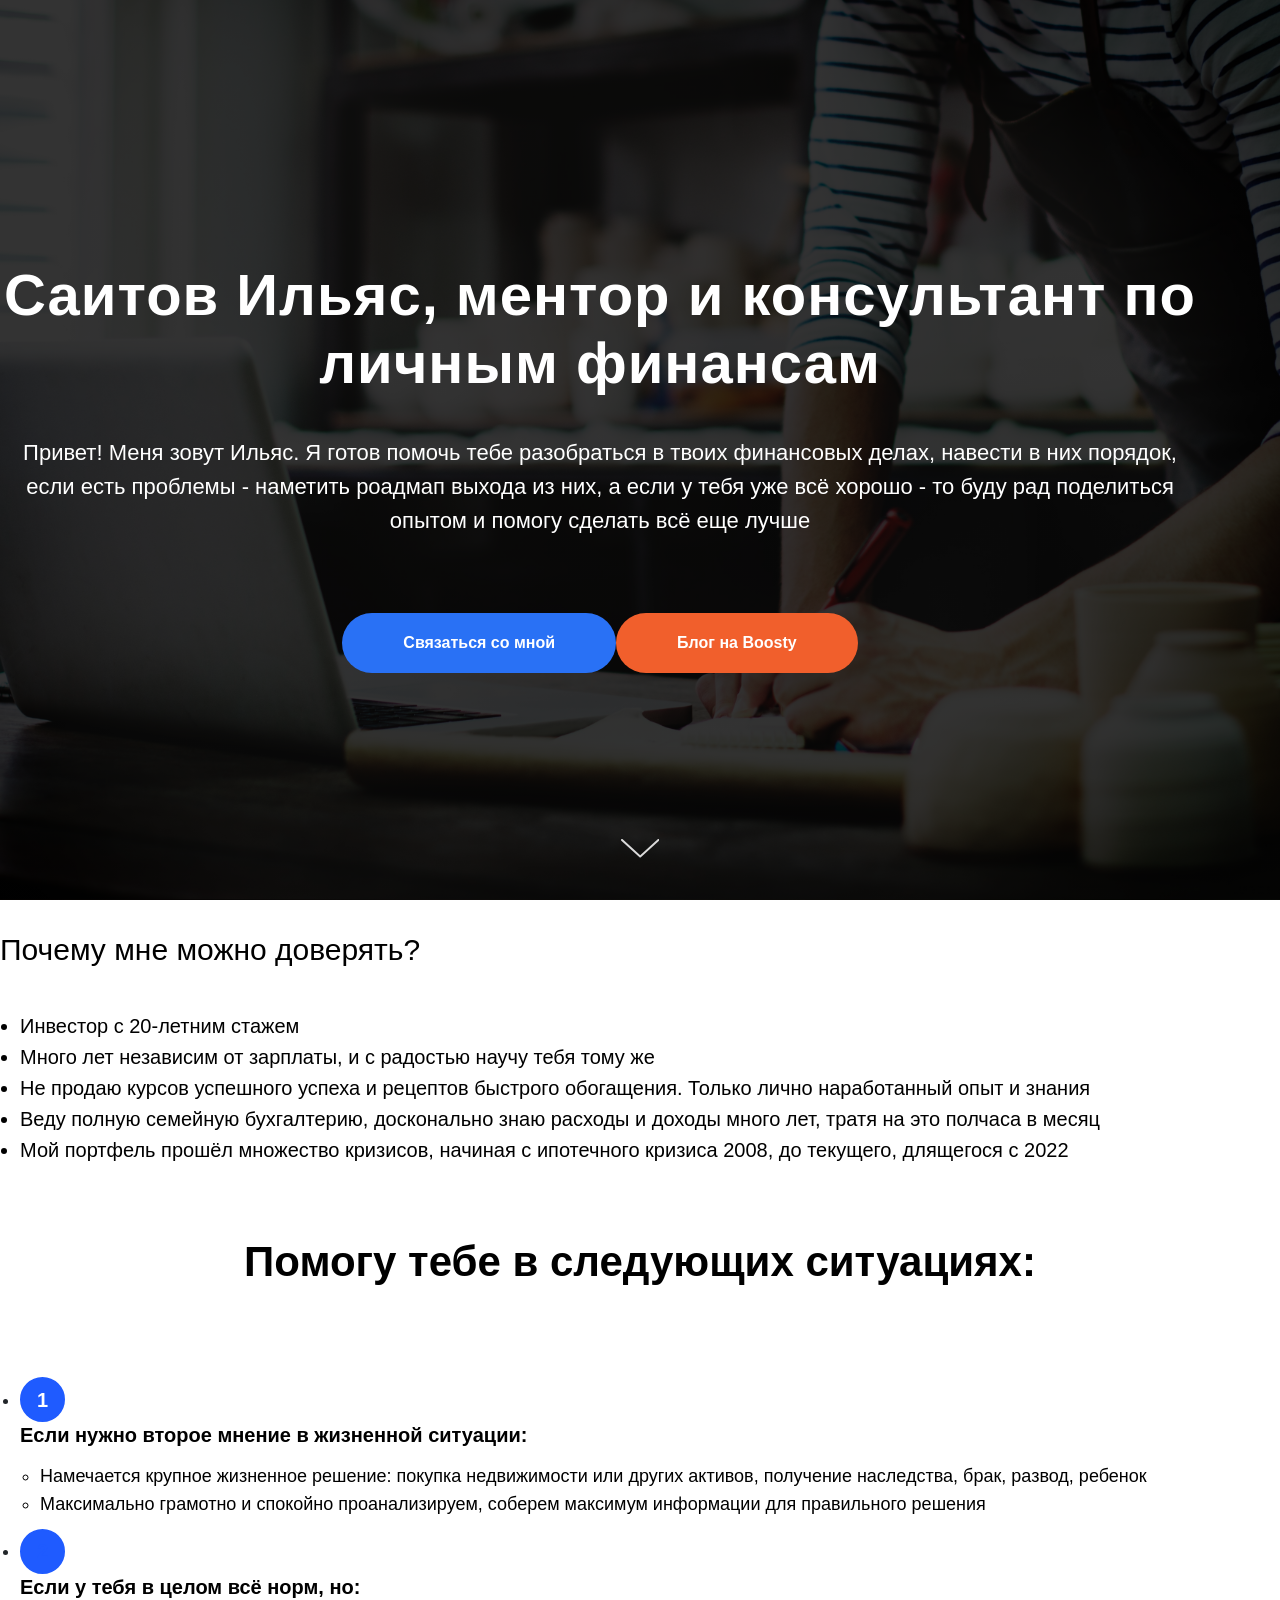
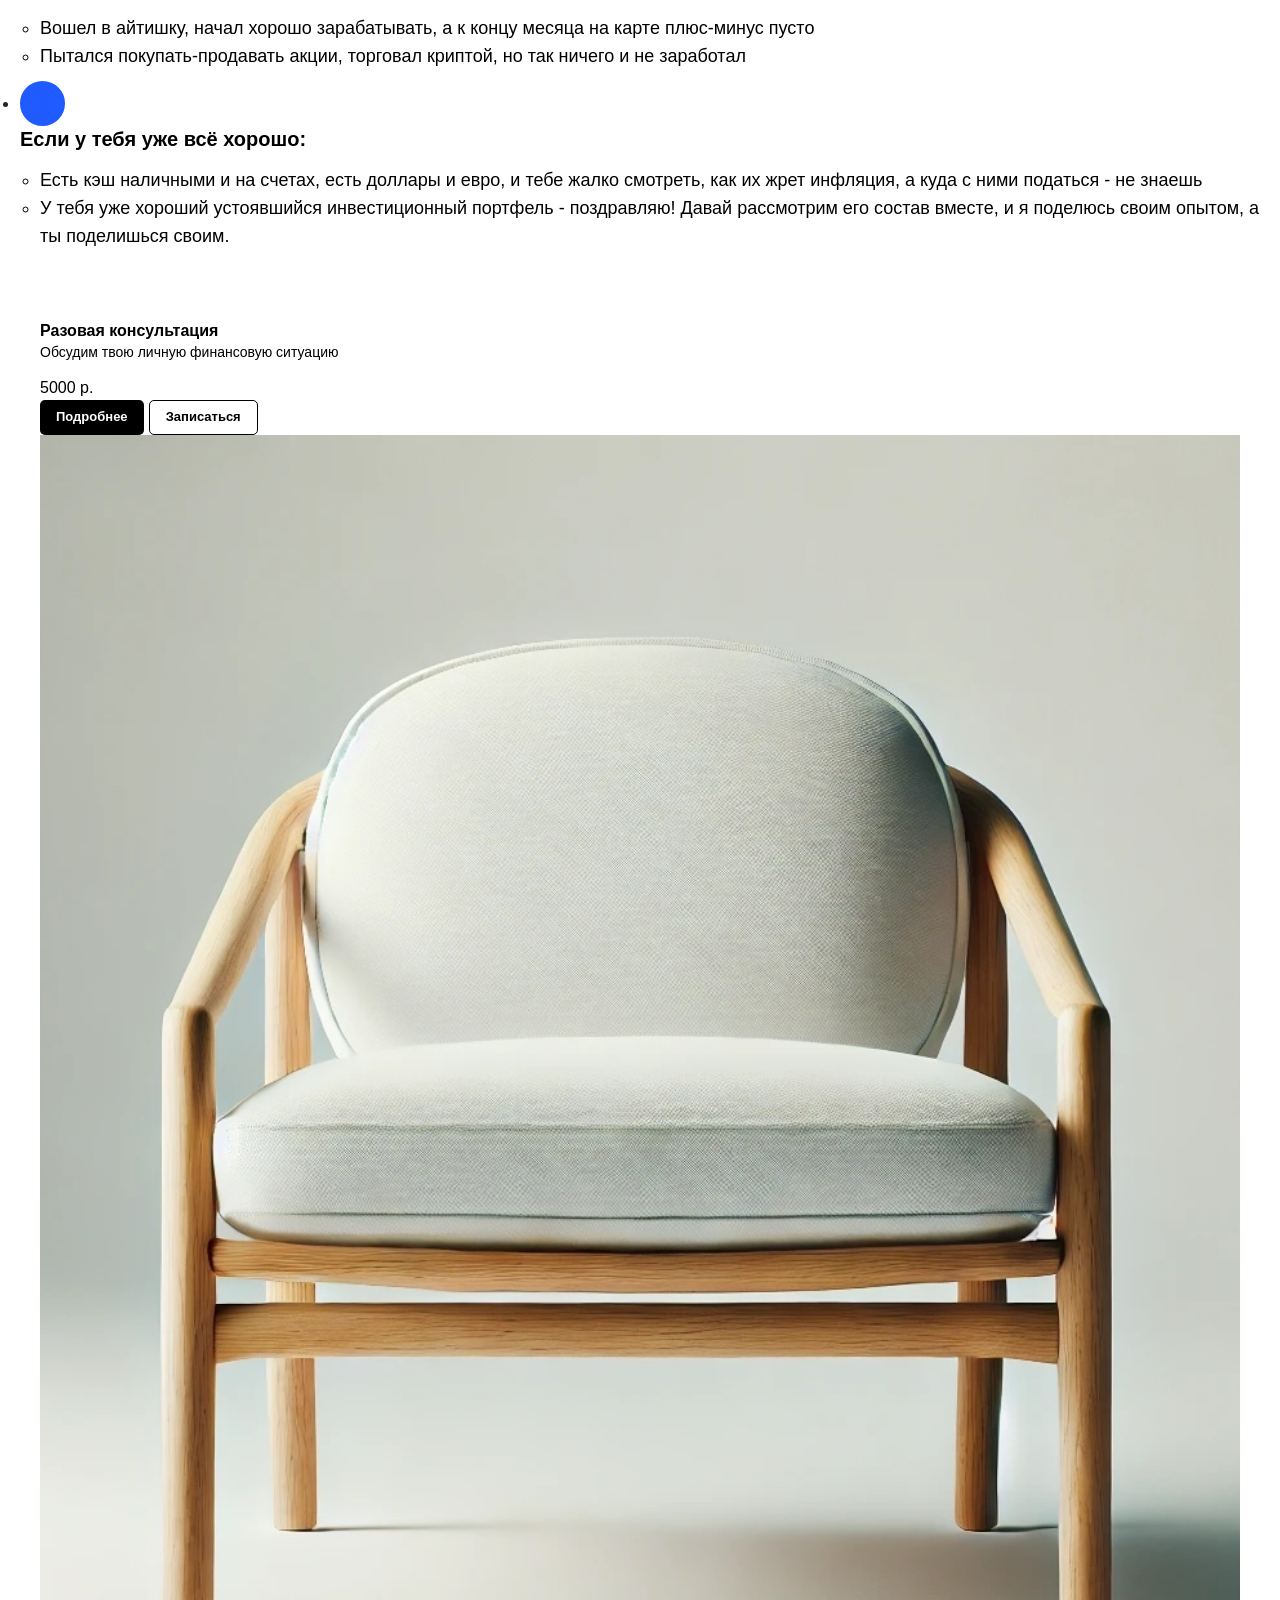
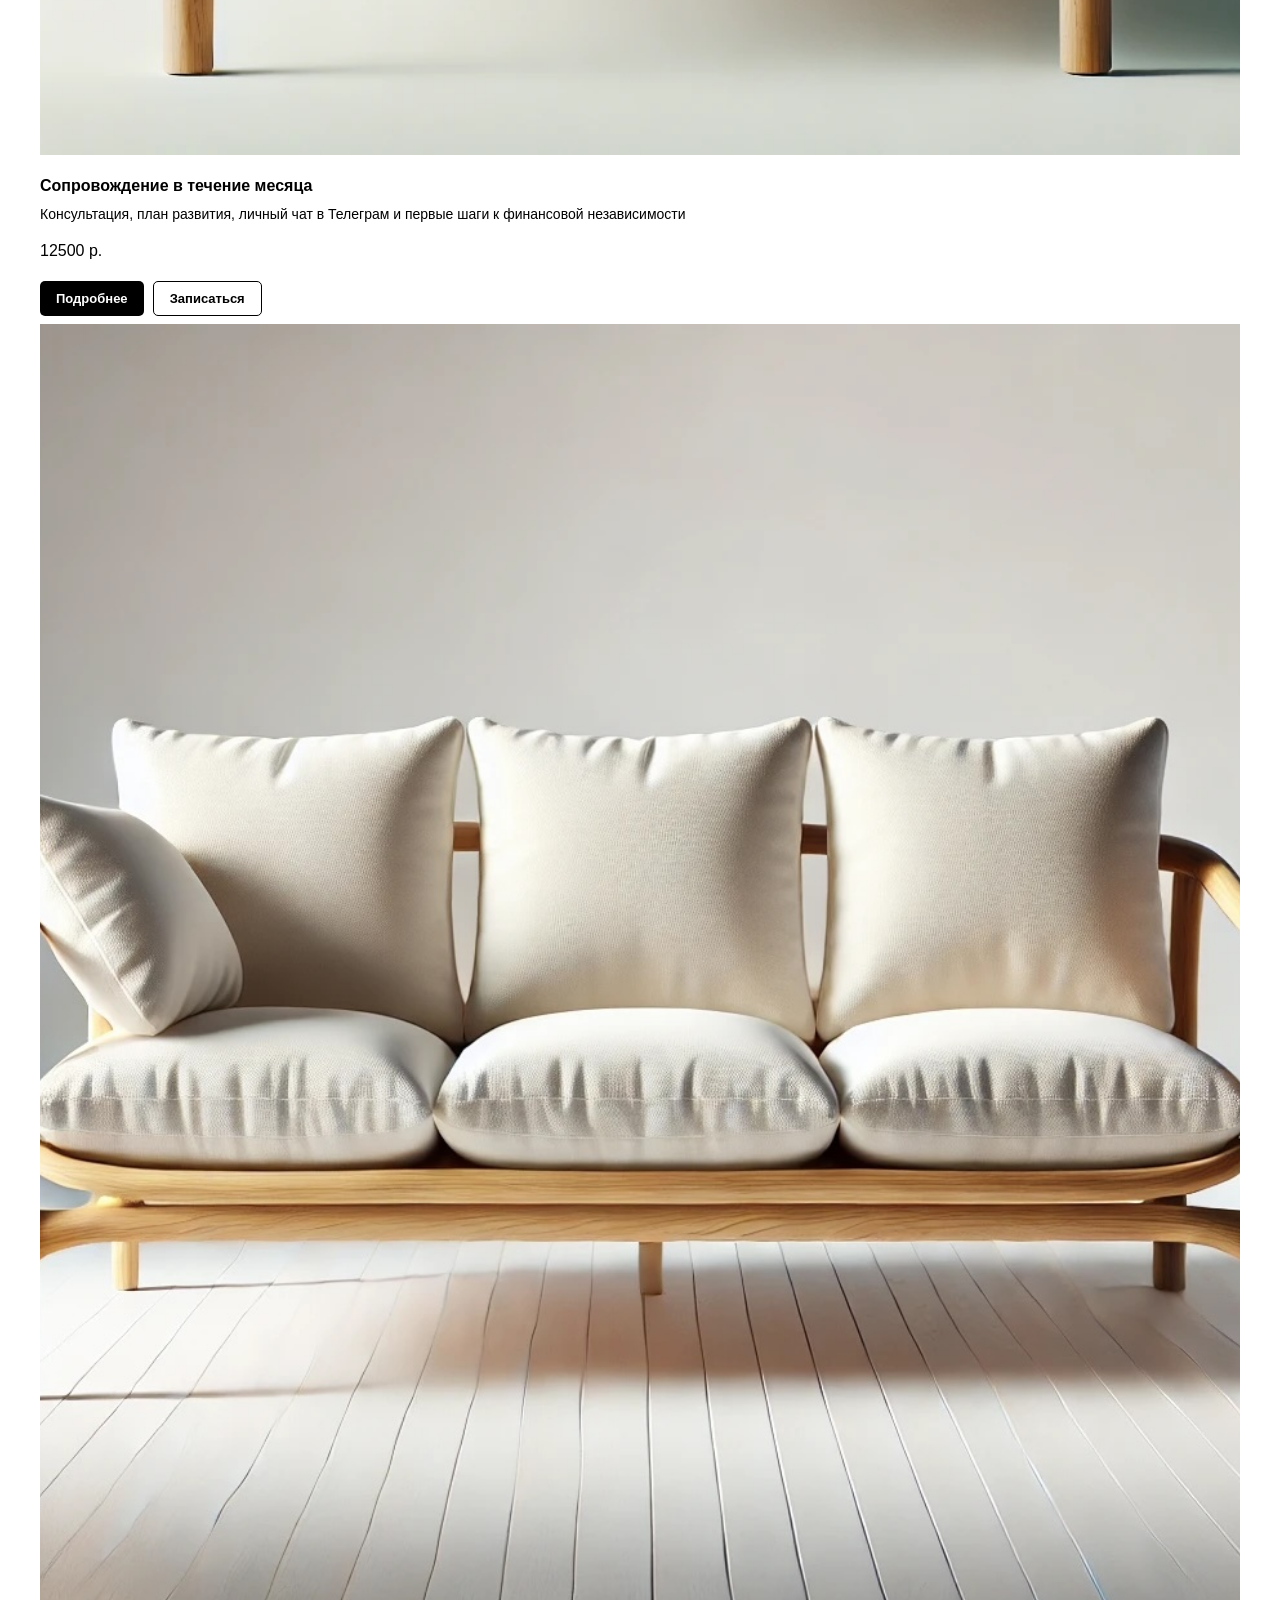
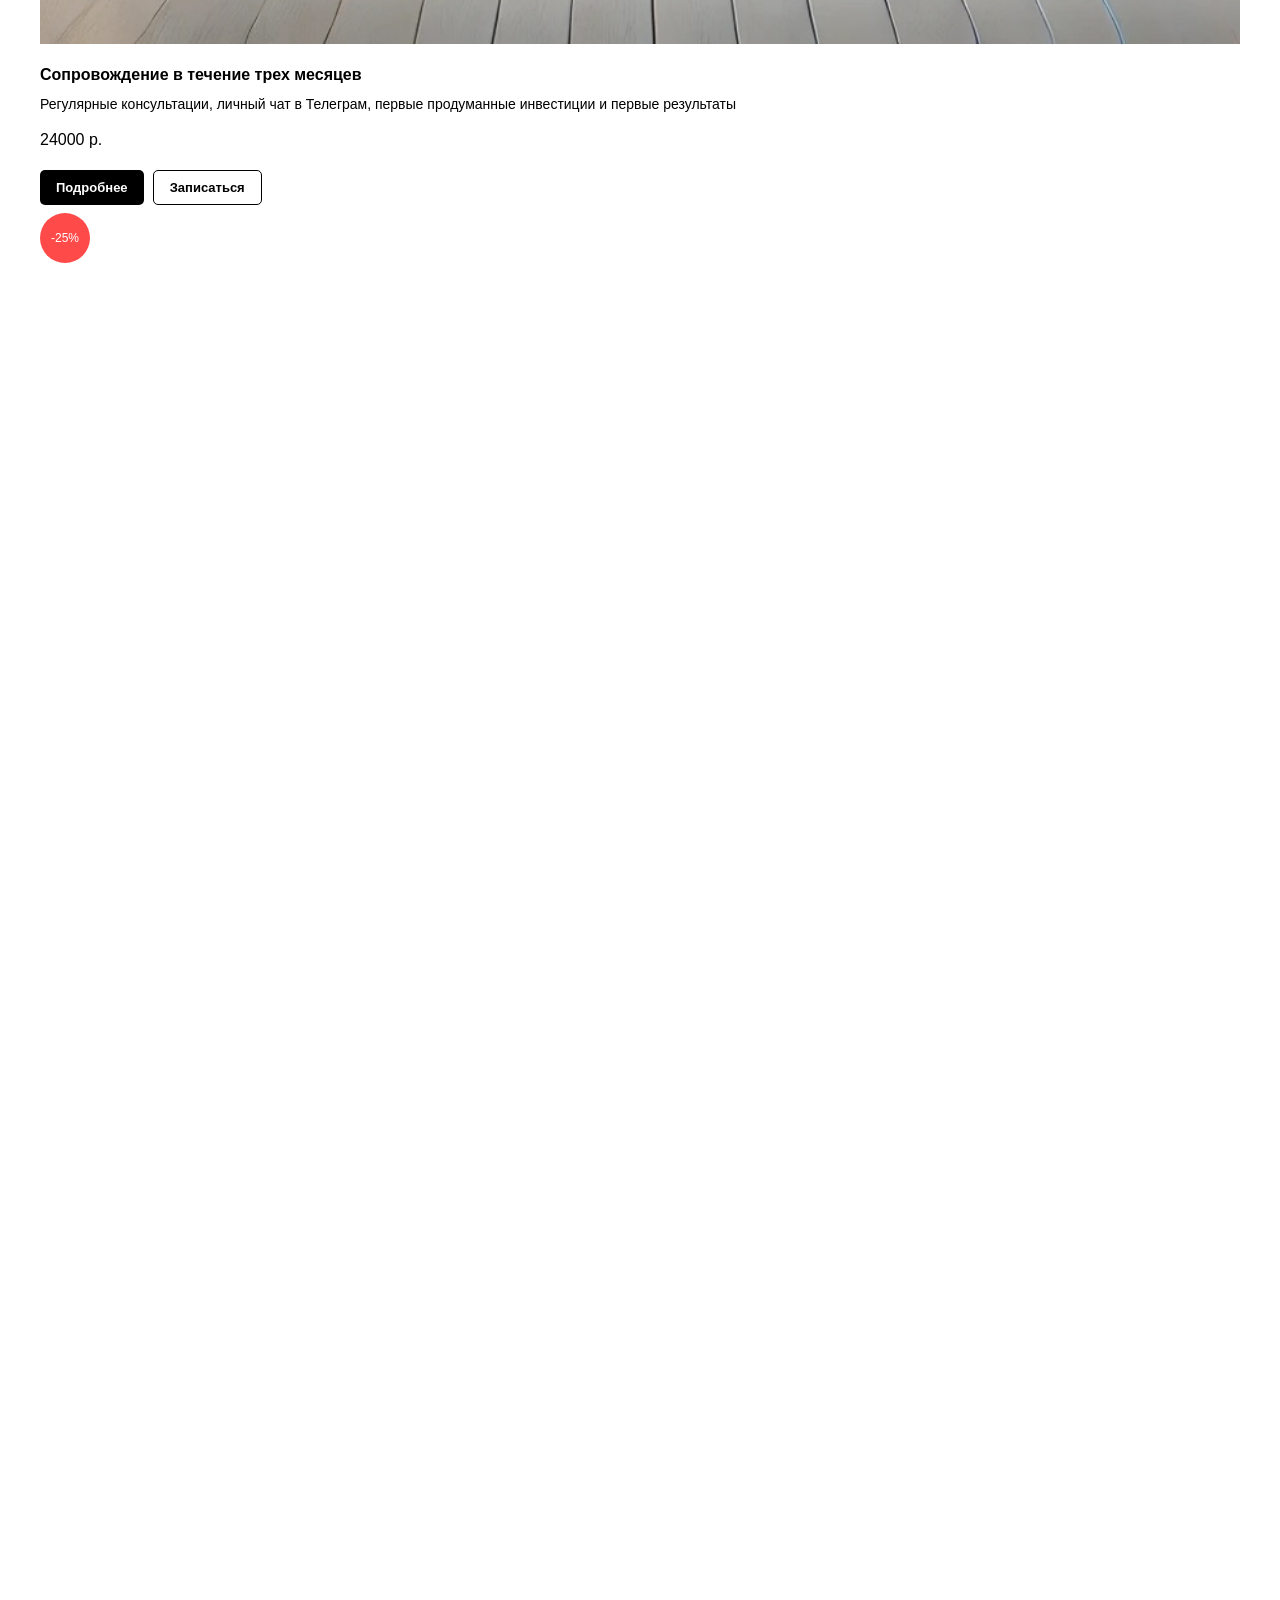
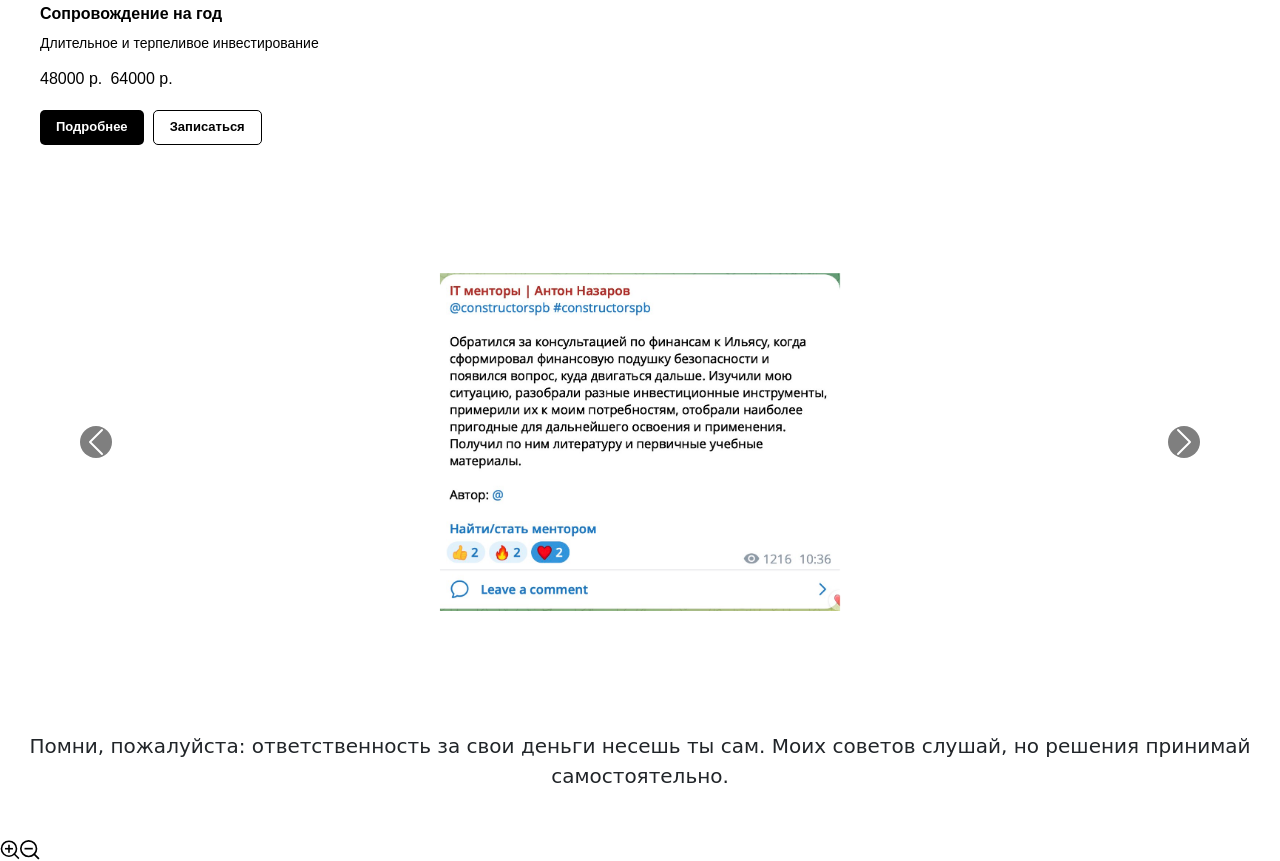
==== commit 00e27b7d: "Deploy static mirror to GitHub Pages (gh-pages)" ====
--- a/index.html
+++ b/index.html
@@ -112,24 +112,24 @@
             <div class="t-container">
                 <div class="t-width t-width_10" style="margin:0 auto;">
                     <div class="t-cover__wrapper t-valign_middle" style="height:100vh; position: relative;z-index:1;">
-                        <div class="t182">
+                        <div class="hero-section">
                             <div data-hook-content="covercontent">
-                                <div class="t182__wrapper">
-                                    <div class="t182__title t-title t-title_xl t-animate" data-animate-style="fadeinup"
+                                <div class="hero-wrapper">
+                                    <div class="hero-title t-title t-title_xl t-animate" data-animate-style="fadeinup"
                                          data-animate-group="yes" field="title">Саитов Ильяс, ментор и консультант по
                                         личным финансам
                                     </div>
-                                    <div class="t182__descr t-descr t-descr_lg t-animate" data-animate-style="fadeinup"
+                                    <div class="hero-description t-descr t-descr_lg t-animate" data-animate-style="fadeinup"
                                          data-animate-group="yes" field="descr">Привет! Меня зовут Ильяс. Я готов помочь
                                         тебе разобраться в твоих финансовых делах, навести в них порядок, если есть
                                         проблемы - наметить роадмап выхода из них, а если у тебя уже всё хорошо - то
                                         буду рад поделиться опытом и помогу сделать всё еще лучше
                                     </div>
-                                        <div class="t182__buttons">
-                                        <div class="t-btnwrapper t182__btnwrapper t-animate"
+                                        <div class="hero-buttons">
+                                        <div class="t-btnwrapper hero-button-wrapper t-animate"
                                              data-animate-style="fadeinup" data-animate-group="yes"><a
                                                 href="https://t.me/constructorspb" target=""
-                                                class="t182__btn t-btn t-btn_md "
+                                                class="hero-button t-btn t-btn_md "
                                                 style="color:#ffffff;background-color:#2971f5;border-radius:30px; -moz-border-radius:30px; -webkit-border-radius:30px;"
                                                 data-buttonfieldset="button"
                                         >
@@ -139,10 +139,10 @@
                                                 </tr>
                                             </table>
                                         </a></div>
-                                        <div class="t-btnwrapper t182__btnwrapper t-animate"
+                                        <div class="t-btnwrapper hero-button-wrapper t-animate"
                                              data-animate-style="fadeinup" data-animate-group="yes"><a
                                                 href="https://boosty.to/itfinance" target="_blank"
-                                                class="t182__btn t-btn t-btn_md t-btn-boosty"
+                                                class="hero-button t-btn t-btn_md t-btn-boosty"
                                                 style="color:#ffffff;background-color:#F15F2C;border-radius:30px; -moz-border-radius:30px; -webkit-border-radius:30px;"
                                                 data-buttonfieldset="button"
                                         >
@@ -210,18 +210,18 @@
             }
         }</style>
         <style> @media screen and (min-width: 900px) {
-            #rec791019671 .t182__title {
+            #rec791019671 .hero-title {
                 font-size: 58px;
             }
         }</style>
     </div>
     <div id="rec791019672" class="r t-rec t-rec_pt_30 t-rec_pb_30" style="padding-top:30px;padding-bottom:30px; "
          data-record-type="482">
-        <div class="t482">
+        <div class="trust-section">
             <div class="t-container t-align_left">
                 <div class="t-col t-col_8 t-prefix_2">
-                    <div class="t482__title t-title t-title_xxs " field="title">Почему мне можно доверять?</div>
-                    <div class="t482__descr t-descr t-descr_md " field="descr">
+                    <div class="trust-title t-title t-title_xxs " field="title">Почему мне можно доверять?</div>
+                    <div class="trust-description t-descr t-descr_md " field="descr">
                         <ul>
                             <li data-list="bullet">Инвестор с 20-летним стажем</li>
                             <li data-list="bullet">Много лет независим от зарплаты, и с радостью научу тебя тому же</li>
@@ -233,19 +233,19 @@
                 </div>
             </div>
         </div>
-        <style> #rec791019672 .t482__title {
+        <style> #rec791019672 .trust-title {
             font-weight: 300;
         }
 
         @media screen and (min-width: 480px) {
-            #rec791019672 .t482__title {
+            #rec791019672 .trust-title {
                 font-size: 30px;
                 line-height: 1.35;
             }
         }
 
         @media screen and (max-width: 480px) {
-            #rec791019672 .t482__title {
+            #rec791019672 .trust-title {
                 font-size: 20px;
             }
         }</style>
@@ -253,7 +253,7 @@
     <div id="rec791023407" class="r t-rec t-rec_pt_30 t-rec_pb_30"
          style="padding-top:30px;padding-bottom:30px;background-color:#ffffff; " data-record-type="510"
          data-bg-color="#ffffff">
-        <div class="t510">
+        <div class="scenarios-section">
             <div class="t-section__container t-container t-container_flex">
                 <div class="t-col t-col_12 ">
                     <div
@@ -279,16 +279,16 @@
                     margin-bottom: 45px;
                 }
             }</style>
-            <ul role="list" class="t510__container t-container">
+            <ul role="list" class="scenario-list t-container">
                 <li class="t-col t-col_8 t-prefix_2 t-item t-list__item"
                 >
                     <div class="t-cell t-valign_top">
-                        <div class="t510__circle t-heading t-valign_top"
-                             style=" color:#1f5bff;; border: 2px solid #1f5bff; ">2
-                        </div>
-                    </div>
-                    <div class="t510__textwrapper t-cell t-valign_top" style="">
-                        <div class="t-name t-name_md t510__bottommargin" field="li_title__1726930523549">Если нужно
+                        <div class="scenario-number t-heading t-valign_top"
+                             style="border: 2px solid #1f5bff;">1
+                        </div>
+                    </div>
+                    <div class="scenario-text t-cell t-valign_top" style="">
+                        <div class="t-name t-name_md scenario-bottommargin" field="li_title__1726930523549">Если нужно
                             второе мнение в жизненной ситуации:
                         </div>
                         <div class="t-descr t-descr_sm" field="li_descr__1726930523549">
@@ -306,12 +306,12 @@
                 <li class="t-col t-col_8 t-prefix_2 t-item t-list__item"
                 >
                     <div class="t-cell t-valign_top">
-                        <div class="t510__circle t-heading t-valign_top"
-                             style=" color:#1f5bff;; border: 2px solid #1f5bff; ">3
-                        </div>
-                    </div>
-                    <div class="t510__textwrapper t-cell t-valign_top" style="">
-                        <div class="t-name t-name_md t510__bottommargin" field="li_title__4157513368621">Если у тебя в
+                        <div class="scenario-number t-heading t-valign_top"
+                             style=" color:#1f5bff;; border: 2px solid #1f5bff; ">2
+                        </div>
+                    </div>
+                    <div class="scenario-text t-cell t-valign_top" style="">
+                        <div class="t-name t-name_md scenario-bottommargin" field="li_title__4157513368621">Если у тебя в
                             целом всё норм, но:
                         </div>
                         <div class="t-descr t-descr_sm" field="li_descr__4157513368621">
@@ -329,12 +329,12 @@
                 <li class="t-col t-col_8 t-prefix_2 t-item t-list__item"
                 >
                     <div class="t-cell t-valign_top">
-                        <div class="t510__circle t-heading t-valign_top"
-                             style=" color:#1f5bff;; border: 2px solid #1f5bff; ">4
-                        </div>
-                    </div>
-                    <div class="t510__textwrapper t-cell t-valign_top" style="">
-                        <div class="t-name t-name_md t510__bottommargin" field="li_title__4157513368622">Если у тебя уже
+                        <div class="scenario-number t-heading t-valign_top"
+                             style=" color:#1f5bff;; border: 2px solid #1f5bff; ">3
+                        </div>
+                    </div>
+                    <div class="scenario-text t-cell t-valign_top" style="">
+                        <div class="t-name t-name_md scenario-bottommargin" field="li_title__4157513368622">Если у тебя уже
                             всё хорошо:
                         </div>
                         <div class="t-descr t-descr_sm" field="li_descr__4157513368622">
@@ -355,46 +355,46 @@
     </div>
     <div id="rec791026478" class="r t-rec t-rec_pt_30 t-rec_pb_30" style="padding-top:30px;padding-bottom:30px; "
          data-animationappear="off" data-record-type="776">
-        <div class="t776" data-show-count="">
-            <div class="t776__parent t776__container_mobile-grid">
-                <div class="t776__col t-col t-col_3 t-align_left t-item t776__col_mobile-grid js-product"
+        <div class="services-section" data-show-count="">
+            <div class="service-parent service-container-mobile-grid">
+                <div class="service-card t-col t-col_3 t-align_left t-item service-card-mobile-grid js-product"
                      data-product-lid="4924261803880"><a class="js-product-link" href="#prodpopup">
-                    <div class="t776__content">
-                        <div class="t776__imgwrapper t1002__picture-wrapper ">
-                            <div class="t776__markwrapper">
-                            </div>
-                            <div class="t776__bgimg t-bgimg js-product-img"
+                    <div class="service-content">
+                        <div class="service-image-wrapper t1002__picture-wrapper ">
+                            <div class="service-mark-wrapper">
+                            </div>
+                            <div class="service-bg-image t-bgimg js-product-img"
                                  data-original="img/chair.jpg"
                                  style="background-image:url('img/chair.jpg');"
                                  bgimgfield="li_gallery__4924261803880:::0"></div>
                         </div>
-                        <div class="t776__textwrapper">
-                            <div class="t776__title t-name t-name_xs js-product-name" field="li_title__4924261803880">
+                        <div class="service-text-wrapper">
+                            <div class="service-title t-name t-name_xs js-product-name" field="li_title__4924261803880">
                                 Разовая консультация
                             </div>
-                            <div class="t776__descr t-descr t-descr_xxs" field="li_descr__4924261803880">Обсудим твою
+                            <div class="service-description t-descr t-descr_xxs" field="li_descr__4924261803880">Обсудим твою
                                 личную финансовую ситуацию
                             </div>
-                            <div class="t776__price-wrapper ">
-                                <div class="t776__price t776__price-item t-name t-name_xs" style="margin-right:3px;">
-                                    <div class="t776__price-value js-product-price notranslate" translate="off"
+                            <div class="service-price-wrapper ">
+                                <div class="service-price service-price-item t-name t-name_xs" style="margin-right:3px;">
+                                    <div class="service-price-value js-product-price notranslate" translate="off"
                                          field="li_price__4924261803880">5000
                                     </div>
-                                    <div class="t776__price-currency">р.</div>
+                                    <div class="service-price-currency">р.</div>
                                 </div>
                             </div>
                         </div>
                     </div>
                 </a>
-                    <div class="t776__btn-wrapper t1002__btns-wrapper "><a href="#prodpopup"
-                                                                           class="t776__btn t-btn t-btn_xs"
+                    <div class="service-button-wrapper t1002__btns-wrapper "><a href="#prodpopup"
+                                                                           class="service-button t-btn t-btn_xs"
                                                                            style="color:#ffffff;background-color:#000000;border-radius:5px; -moz-border-radius:5px; -webkit-border-radius:5px;">
                         <table role="presentation" style="width:100%; height:100%;">
                             <tr>
                                 <td>Подробнее</td>
                             </tr>
                         </table>
-                    </a> <a href="https://t.me/constructorspb" class="t776__btn t776__btn_second t-btn t-btn_xs"
+                    </a> <a href="https://t.me/constructorspb" class="service-button service-button-second t-btn t-btn_xs"
                             style="color:#000000;border:1px solid #000000;border-radius:5px; -moz-border-radius:5px; -webkit-border-radius:5px;"
                     >
                         <table role="presentation" style="width:100%; height:100%;">
@@ -404,47 +404,47 @@
                         </table>
                     </a></div>
                 </div>
-                <div class="t776__col t-col t-col_3 t-align_left t-item t776__col_mobile-grid js-product"
+                <div class="service-col t-col t-col_3 t-align_left t-item service-col_mobile-grid js-product"
                      data-product-lid="1726932156135"><a class="js-product-link" href="#prodpopup">
-                    <div class="t776__content">
-                        <div class="t776__imgwrapper t1002__picture-wrapper ">
-<!--                            <div class="t776__markwrapper">-->
-<!--                                <div class="t776__mark" field="li_mark__4924261803880"-->
+                    <div class="service-content">
+                        <div class="service-imgwrapper t1002__picture-wrapper ">
+<!--                            <div class="service-markwrapper">-->
+<!--                                <div class="service-mark" field="li_mark__4924261803880"-->
 <!--                                     style="color:#ffffff;background-color:#ff4a4a;">Цена снижена до 31 декабря 2024-->
 <!--                                </div>-->
 <!--                            </div>-->
-                            <div class="t776__bgimg t-bgimg js-product-img"
+                            <div class="service-bgimg t-bgimg js-product-img"
                                  data-original="img/armchair.jpeg"
                                  style="background-image:url('img/armchair.jpg');"
                                  bgimgfield="li_gallery__1726932156135:::0"></div>
                         </div>
-                        <div class="t776__textwrapper">
-                            <div class="t776__title t-name t-name_xs js-product-name" field="li_title__1726932156135">Сопровождение в течение месяца</div>
-                            <div class="t776__descr t-descr t-descr_xxs" field="li_descr__1726932156135">Консультация, план развития, личный чат в Телеграм и первые шаги к финансовой независимости</div>
-                            <div class="t776__price-wrapper ">
-                                <div class="t776__price t776__price-item t-name t-name_xs" style="">
-                                    <div class="t776__price-value js-product-price notranslate" translate="off"
+                        <div class="service-textwrapper">
+                            <div class="service-title t-name t-name_xs js-product-name" field="li_title__1726932156135">Сопровождение в течение месяца</div>
+                            <div class="service-descr t-descr t-descr_xxs" field="li_descr__1726932156135">Консультация, план развития, личный чат в Телеграм и первые шаги к финансовой независимости</div>
+                            <div class="service-price-wrapper ">
+                                <div class="service-price service-price-item t-name t-name_xs" style="">
+                                    <div class="service-price-value js-product-price notranslate" translate="off"
                                          field="li_price__1726932156135">12500
                                     </div>
-                                    <div class="t776__price-currency">р.</div>
-                                </div>
-<!--                                <div class="t776__price_old t776__price-item t-name t-name_xs">-->
-<!--                                    <div class="t776__price-value" field="li_price_old__4924261803880">9500</div>-->
-<!--                                    <div class="t776__price-currency">р.</div>-->
+                                    <div class="service-price-currency">р.</div>
+                                </div>
+<!--                                <div class="service-price_old service-price-item t-name t-name_xs">-->
+<!--                                    <div class="service-price-value" field="li_price_old__4924261803880">9500</div>-->
+<!--                                    <div class="service-price-currency">р.</div>-->
 <!--                                </div>-->
                             </div>
                         </div>
                     </div>
                 </a>
-                    <div class="t776__btn-wrapper t1002__btns-wrapper "><a href="#prodpopup"
-                                                                           class="t776__btn t-btn t-btn_xs"
+                    <div class="service-btn-wrapper t1002__btns-wrapper "><a href="#prodpopup"
+                                                                           class="service-btn t-btn t-btn_xs"
                                                                            style="color:#ffffff;background-color:#000000;border-radius:5px; -moz-border-radius:5px; -webkit-border-radius:5px;">
                         <table role="presentation" style="width:100%; height:100%;">
                             <tr>
                                 <td>Подробнее</td>
                             </tr>
                         </table>
-                    </a> <a href="https://t.me/constructorspb" class="t776__btn t776__btn_second t-btn t-btn_xs"
+                    </a> <a href="https://t.me/constructorspb" class="service-btn service-btn_second t-btn t-btn_xs"
                             style="color:#000000;border:1px solid #000000;border-radius:5px; -moz-border-radius:5px; -webkit-border-radius:5px;"
                     >
                         <table role="presentation" style="width:100%; height:100%;">
@@ -454,40 +454,40 @@
                         </table>
                     </a></div>
                 </div>
-                <div class="t776__col t-col t-col_3 t-align_left t-item t776__col_mobile-grid js-product"
+                <div class="service-col t-col t-col_3 t-align_left t-item service-col_mobile-grid js-product"
                      data-product-lid="4924261803881"><a class="js-product-link" href="#prodpopup">
-                    <div class="t776__content">
-                        <div class="t776__imgwrapper t1002__picture-wrapper ">
-                            <div class="t776__bgimg t-bgimg js-product-img"
+                    <div class="service-content">
+                        <div class="service-imgwrapper t1002__picture-wrapper ">
+                            <div class="service-bgimg t-bgimg js-product-img"
                                  data-original="img/couch.jpeg"
                                  style="background-image:url('img/couch.jpg');"
                                  bgimgfield="li_gallery__4924261803881:::0"></div>
                         </div>
-                        <div class="t776__textwrapper">
-                            <div class="t776__title t-name t-name_xs js-product-name" field="li_title__4924261803881">
+                        <div class="service-textwrapper">
+                            <div class="service-title t-name t-name_xs js-product-name" field="li_title__4924261803881">
                                 Сопровождение в течение трех месяцев
                             </div>
-                            <div class="t776__descr t-descr t-descr_xxs" field="li_descr__4924261803881">Регулярные консультации, личный чат в Телеграм, первые продуманные инвестиции и первые результаты</div>
-                            <div class="t776__price-wrapper ">
-                                <div class="t776__price t776__price-item t-name t-name_xs" style="">
-                                    <div class="t776__price-value js-product-price notranslate" translate="off"
+                            <div class="service-descr t-descr t-descr_xxs" field="li_descr__4924261803881">Регулярные консультации, личный чат в Телеграм, первые продуманные инвестиции и первые результаты</div>
+                            <div class="service-price-wrapper ">
+                                <div class="service-price service-price-item t-name t-name_xs" style="">
+                                    <div class="service-price-value js-product-price notranslate" translate="off"
                                          field="li_price__4924261803881">24000
                                     </div>
-                                    <div class="t776__price-currency">р.</div>
+                                    <div class="service-price-currency">р.</div>
                                 </div>
                             </div>
                         </div>
                     </div>
                 </a>
-                    <div class="t776__btn-wrapper t1002__btns-wrapper "><a href="#prodpopup"
-                                                                           class="t776__btn t-btn t-btn_xs"
+                    <div class="service-btn-wrapper t1002__btns-wrapper "><a href="#prodpopup"
+                                                                           class="service-btn t-btn t-btn_xs"
                                                                            style="color:#ffffff;background-color:#000000;border-radius:5px; -moz-border-radius:5px; -webkit-border-radius:5px;">
                         <table role="presentation" style="width:100%; height:100%;">
                             <tr>
                                 <td>Подробнее</td>
                             </tr>
                         </table>
-                    </a> <a href="https://t.me/constructorspb" class="t776__btn t776__btn_second t-btn t-btn_xs"
+                    </a> <a href="https://t.me/constructorspb" class="service-btn service-btn_second t-btn t-btn_xs"
                             style="color:#000000;border:1px solid #000000;border-radius:5px; -moz-border-radius:5px; -webkit-border-radius:5px;"
                     >
                         <table role="presentation" style="width:100%; height:100%;">
@@ -497,51 +497,51 @@
                         </table>
                     </a></div>
                 </div>
-                <div class="t776__col t-col t-col_3 t-align_left t-item t776__col_mobile-grid js-product"
+                <div class="service-col t-col t-col_3 t-align_left t-item service-col_mobile-grid js-product"
                      data-product-lid="4924261803882"><a class="js-product-link" href="#prodpopup">
-                    <div class="t776__content">
-                        <div class="t776__imgwrapper t1002__picture-wrapper ">
-                            <div class="t776__markwrapper">
-                                <div class="t776__mark" field="li_mark__4924261803882"
+                    <div class="service-content">
+                        <div class="service-imgwrapper t1002__picture-wrapper ">
+                            <div class="service-mark-wrapper">
+                                <div class="service-mark" field="li_mark__4924261803882"
                                      style="color:#ffffff;background-color:#ff4a4a;">-25%
                                 </div>
                             </div>
-                            <div class="t776__bgimg t-bgimg js-product-img"
+                            <div class="service-bg-image t-bgimg js-product-img"
                                  data-original="img/coach2.jpeg"
                                  style="background-image:url('img/coach2.jpg');"
                                  bgimgfield="li_gallery__4924261803882:::0"></div>
                         </div>
-                        <div class="t776__textwrapper">
-                            <div class="t776__title t-name t-name_xs js-product-name" field="li_title__4924261803882">
+                        <div class="service-textwrapper">
+                            <div class="service-title t-name t-name_xs js-product-name" field="li_title__4924261803882">
                                 Сопровождение на год
                             </div>
-                            <div class="t776__descr t-descr t-descr_xxs" field="li_descr__4924261803882">Длительное и
+                            <div class="service-descr t-descr t-descr_xxs" field="li_descr__4924261803882">Длительное и
                                 терпеливое инвестирование
                             </div>
-                            <div class="t776__price-wrapper ">
-                                <div class="t776__price t776__price-item t-name t-name_xs" style="margin-right:3px;">
-                                    <div class="t776__price-value js-product-price notranslate" translate="off"
+                            <div class="service-price-wrapper ">
+                                <div class="service-price service-price-item t-name t-name_xs" style="margin-right:3px;">
+                                    <div class="service-price-value js-product-price notranslate" translate="off"
                                          field="li_price__4924261803882">48000
                                     </div>
-                                    <div class="t776__price-currency">р.</div>
-                                </div>
-                                <div class="t776__price_old t776__price-item t-name t-name_xs">
-                                    <div class="t776__price-value" field="li_price_old__4924261803880">64000</div>
-                                    <div class="t776__price-currency">р.</div>
+                                    <div class="service-price-currency">р.</div>
+                                </div>
+                                <div class="service-price-old service-price-item t-name t-name_xs">
+                                    <div class="service-price-value" field="li_price_old__4924261803880">64000</div>
+                                    <div class="service-price-currency">р.</div>
                                 </div>
                             </div>
                         </div>
                     </div>
                 </a>
-                    <div class="t776__btn-wrapper t1002__btns-wrapper "><a href="#prodpopup"
-                                                                           class="t776__btn t-btn t-btn_xs"
+                    <div class="service-btn-wrapper t1002__btns-wrapper "><a href="#prodpopup"
+                                                                           class="service-btn t-btn t-btn_xs"
                                                                            style="color:#ffffff;background-color:#000000;border-radius:5px; -moz-border-radius:5px; -webkit-border-radius:5px;">
                         <table role="presentation" style="width:100%; height:100%;">
                             <tr>
                                 <td>Подробнее</td>
                             </tr>
                         </table>
-                    </a> <a href="https://t.me/constructorspb" class="t776__btn t776__btn_second t-btn t-btn_xs"
+                    </a> <a href="https://t.me/constructorspb" class="service-btn service-btn_second t-btn t-btn_xs"
                             style="color:#000000;border:1px solid #000000;border-radius:5px; -moz-border-radius:5px; -webkit-border-radius:5px;"
                     >
                         <table role="presentation" style="width:100%; height:100%;">
@@ -575,14 +575,14 @@
                         </svg>
                     </div>
                 </div>
-                <div class="t776__close-text-wrapper">
-                    <div class="t776__close-text t-descr t-descr_xxs" style="color:#000000;">Другие варианты</div>
+                <div class="service-close-text-wrapper">
+                    <div class="service-close-text t-descr t-descr_xxs" style="color:#000000;">Другие варианты</div>
                 </div>
                 <div class="t-popup__container t-popup__container-static " style="background-color:#ffffff;">
-                    <div id="t776__product-4924261803880" class="t776__product-full js-product" style="display:none;"
+                    <div id="service-product-4924261803880" class="service-product-full js-product" style="display:none;"
                          data-product-lid="4924261803880">
-                        <div class="t776__container ">
-                            <div class="t776__col_left t-col t-col_6">
+                        <div class="service-container ">
+                            <div class="service-col-left t-col t-col_6">
                                 <div class="t-slds" style="visibility: hidden;">
                                     <div class="t-slds__main">
                                         <div class="t-slds__container" style="background-color:#ebebeb;">
@@ -609,21 +609,21 @@
                                     </div>
                                 </div>
                             </div>
-                            <div class="t776__wrapper t776__col_right t-col t-col_6 t-align_left ">
-                                <div class="t776__title-wrapper">
-                                    <div class="t776__title t-name t-name_xl js-product-name">Разовая консультация</div>
-                                </div>
-                                <div class="t776__price-wrapper ">
-                                    <div class="t776__price t776__price-item t-name t-name_xs"
+                            <div class="service-wrapper service-col-right t-col t-col_6 t-align_left ">
+                                <div class="service-title-wrapper">
+                                    <div class="service-title t-name t-name_xl js-product-name">Разовая консультация</div>
+                                </div>
+                                <div class="service-price-wrapper ">
+                                    <div class="service-price service-price-item t-name t-name_xs"
                                          style="margin-right:3px;">
-                                        <div class="t776__price-value js-product-price notranslate" translate="off"
+                                        <div class="service-price-value js-product-price notranslate" translate="off"
                                              field="li_price__4924261803880">5000
                                         </div>
-                                        <div class="t776__price-currency">р.</div>
-                                    </div>
-                                </div>
-                                <div class="t776__btn-wrapper t1002__btns-wrapper"><a href="#order"
-                                                                                      class="t776__btn t-btn t-btn_sm"
+                                        <div class="service-price-currency">р.</div>
+                                    </div>
+                                </div>
+                                <div class="service-button-wrapper t1002__btns-wrapper"><a href="#order"
+                                                                                      class="service-button t-btn t-btn_sm"
                                                                                       style="color:#ffffff;background-color:#000000;border-radius:5px; -moz-border-radius:5px; -webkit-border-radius:5px;">
                                     <table role="presentation" style="width:100%; height:100%;">
                                         <tr>
@@ -631,7 +631,7 @@
                                         </tr>
                                     </table>
                                 </a></div>
-                                <div class="t776__descr t-descr t-descr_xxs">
+                                <div class="service-description t-descr t-descr_xxs">
                                     <ul>
                                         <li data-list="bullet">Рассмотрим твою личную финансовую ситуацию</li>
                                         <li data-list="bullet">Изучим твои цели, если их нет - наметим вместе</li>
@@ -644,10 +644,10 @@
                             </div>
                         </div>
                     </div>
-                    <div id="t776__product-1726932156135" class="t776__product-full js-product" style="display:none;"
+                    <div id="service-product-1726932156135" class="service-product-full js-product" style="display:none;"
                          data-product-lid="1726932156135">
-                        <div class="t776__container ">
-                            <div class="t776__col_left t-col t-col_6">
+                        <div class="service-container ">
+                            <div class="service-col-left t-col t-col_6">
                                 <div class="t-slds" style="visibility: hidden;">
                                     <div class="t-slds__main">
                                         <div class="t-slds__container" style="background-color:#ebebeb;">
@@ -674,22 +674,22 @@
                                     </div>
                                 </div>
                             </div>
-                            <div class="t776__wrapper t776__col_right t-col t-col_6 t-align_left ">
-                                <div class="t776__title-wrapper">
-                                    <div class="t776__title t-name t-name_xl js-product-name">Сопровождение в течение
+                            <div class="service-wrapper service-col_right t-col t-col_6 t-align_left ">
+                                <div class="service-title-wrapper">
+                                    <div class="service-title t-name t-name_xl js-product-name">Сопровождение в течение
                                         месяца
                                     </div>
                                 </div>
-                                <div class="t776__price-wrapper ">
-                                    <div class="t776__price t776__price-item t-name t-name_xs" style="">
-                                        <div class="t776__price-value js-product-price notranslate" translate="off"
+                                <div class="service-price-wrapper ">
+                                    <div class="service-price service-price-item t-name t-name_xs" style="">
+                                        <div class="service-price-value js-product-price notranslate" translate="off"
                                              field="li_price__1726932156135">12500
                                         </div>
-                                        <div class="t776__price-currency">р.</div>
-                                    </div>
-                                </div>
-                                <div class="t776__btn-wrapper t1002__btns-wrapper"><a href="#order"
-                                                                                      class="t776__btn t-btn t-btn_sm"
+                                        <div class="service-price-currency">р.</div>
+                                    </div>
+                                </div>
+                                <div class="service-btn-wrapper t1002__btns-wrapper"><a href="#order"
+                                                                                      class="service-btn t-btn t-btn_sm"
                                                                                       style="color:#ffffff;background-color:#000000;border-radius:5px; -moz-border-radius:5px; -webkit-border-radius:5px;">
                                     <table role="presentation" style="width:100%; height:100%;">
                                         <tr>
@@ -697,7 +697,7 @@
                                         </tr>
                                     </table>
                                 </a></div>
-                                <div class="t776__descr t-descr t-descr_xxs">
+                                <div class="service-descr t-descr t-descr_xxs">
                                     <ul>
                                         <li data-list="bullet">Вводная консультация, рассмотрение ситуации и целей</li>
                                         <li data-list="bullet">При необходимости - учебные материалы, концентрированно и без воды</li>
@@ -708,10 +708,10 @@
                             </div>
                         </div>
                     </div>
-                    <div id="t776__product-4924261803881" class="t776__product-full js-product" style="display:none;"
+                    <div id="service-product-4924261803881" class="service-product-full js-product" style="display:none;"
                          data-product-lid="4924261803881">
-                        <div class="t776__container ">
-                            <div class="t776__col_left t-col t-col_6">
+                        <div class="service-container ">
+                            <div class="service-col-left t-col t-col_6">
                                 <div class="t-slds" style="visibility: hidden;">
                                     <div class="t-slds__main">
                                         <div class="t-slds__container" style="background-color:#ebebeb;">
@@ -738,22 +738,22 @@
                                     </div>
                                 </div>
                             </div>
-                            <div class="t776__wrapper t776__col_right t-col t-col_6 t-align_left ">
-                                <div class="t776__title-wrapper">
-                                    <div class="t776__title t-name t-name_xl js-product-name">Сопровождение в течение
+                            <div class="service-wrapper service-col_right t-col t-col_6 t-align_left ">
+                                <div class="service-title-wrapper">
+                                    <div class="service-title t-name t-name_xl js-product-name">Сопровождение в течение
                                         трех месяцев
                                     </div>
                                 </div>
-                                <div class="t776__price-wrapper ">
-                                    <div class="t776__price t776__price-item t-name t-name_xs" style="">
-                                        <div class="t776__price-value js-product-price notranslate" translate="off"
+                                <div class="service-price-wrapper ">
+                                    <div class="service-price service-price-item t-name t-name_xs" style="">
+                                        <div class="service-price-value js-product-price notranslate" translate="off"
                                              field="li_price__4924261803881">24000
                                         </div>
-                                        <div class="t776__price-currency">р.</div>
-                                    </div>
-                                </div>
-                                <div class="t776__btn-wrapper t1002__btns-wrapper"><a href="#order"
-                                                                                      class="t776__btn t-btn t-btn_sm"
+                                        <div class="service-price-currency">р.</div>
+                                    </div>
+                                </div>
+                                <div class="service-btn-wrapper t1002__btns-wrapper"><a href="#order"
+                                                                                      class="service-btn t-btn t-btn_sm"
                                                                                       style="color:#ffffff;background-color:#000000;border-radius:5px; -moz-border-radius:5px; -webkit-border-radius:5px;">
                                     <table role="presentation" style="width:100%; height:100%;">
                                         <tr>
@@ -761,7 +761,7 @@
                                         </tr>
                                     </table>
                                 </a></div>
-                                <div class="t776__descr t-descr t-descr_xxs">
+                                <div class="service-descr t-descr t-descr_xxs">
                                     <ul>
                                         <li data-list="bullet">Вводная консультация</li>
                                         <li data-list="bullet">Постоянно доступный личный чат в Телеграм, где я один раз в день буду отвечать на вопросы</li>
@@ -772,10 +772,10 @@
                             </div>
                         </div>
                     </div>
-                    <div id="t776__product-4924261803882" class="t776__product-full js-product" style="display:none;"
+                    <div id="service-product-4924261803882" class="service-product-full js-product" style="display:none;"
                          data-product-lid="4924261803882">
-                        <div class="t776__container ">
-                            <div class="t776__col_left t-col t-col_6">
+                        <div class="service-container ">
+                            <div class="service-col-left t-col t-col_6">
                                 <div class="t-slds" style="visibility: hidden;">
                                     <div class="t-slds__main">
                                         <div class="t-slds__container" style="background-color:#ebebeb;">
@@ -802,25 +802,25 @@
                                     </div>
                                 </div>
                             </div>
-                            <div class="t776__wrapper t776__col_right t-col t-col_6 t-align_left ">
-                                <div class="t776__title-wrapper">
-                                    <div class="t776__title t-name t-name_xl js-product-name">Сопровождение на год</div>
-                                </div>
-                                <div class="t776__price-wrapper ">
-                                    <div class="t776__price t776__price-item t-name t-name_xs"
+                            <div class="service-wrapper service-col_right t-col t-col_6 t-align_left ">
+                                <div class="service-title-wrapper">
+                                    <div class="service-title t-name t-name_xl js-product-name">Сопровождение на год</div>
+                                </div>
+                                <div class="service-price-wrapper ">
+                                    <div class="service-price service-price-item t-name t-name_xs"
                                          style="margin-right:3px;">
-                                        <div class="t776__price-value js-product-price notranslate" translate="off"
+                                        <div class="service-price-value js-product-price notranslate" translate="off"
                                              field="li_price__4924261803882">48000
                                         </div>
-                                        <div class="t776__price-currency">р.</div>
-                                    </div>
-                                    <div class="t776__price_old t776__price-item t-name t-name_xs">
-                                        <div class="t776__price-value" field="li_price_old__4924261803882">64000</div>
-                                        <div class="t776__price-currency">р.</div>
-                                    </div>
-                                </div>
-                                <div class="t776__btn-wrapper t1002__btns-wrapper"><a href="#order"
-                                                                                      class="t776__btn t-btn t-btn_sm"
+                                        <div class="service-price-currency">р.</div>
+                                    </div>
+                                    <div class="service-price_old service-price-item t-name t-name_xs">
+                                        <div class="service-price-value" field="li_price_old__4924261803882">64000</div>
+                                        <div class="service-price-currency">р.</div>
+                                    </div>
+                                </div>
+                                <div class="service-btn-wrapper t1002__btns-wrapper"><a href="#order"
+                                                                                      class="service-btn t-btn t-btn_sm"
                                                                                       style="color:#ffffff;background-color:#000000;border-radius:5px; -moz-border-radius:5px; -webkit-border-radius:5px;">
                                     <table role="presentation" style="width:100%; height:100%;">
                                         <tr>
@@ -828,7 +828,7 @@
                                         </tr>
                                     </table>
                                 </a></div>
-                                <div class="t776__descr t-descr t-descr_xxs">Для достижения устойчивых результатов важно
+                                <div class="service-descr t-descr t-descr_xxs">Для достижения устойчивых результатов важно
                                     длительное и терпеливое инвестирование. Мы будем совместно осуществлять
                                     информационную поддержку твоего портфеля, делать выводы из ошибок и закреплять
                                     успехи. Созвоны - по необходимости.<br/><br/>Персональный подход и максимальная
@@ -841,11 +841,11 @@
             </div>
         </div>
         <script>t_onReady(function () {
-            t_onFuncLoad('t776__showMore', function () {
-                t776__showMore('791026478');
+            t_onFuncLoad('service-showMore', function () {
+                service-showMore('791026478');
             });
-            t_onFuncLoad('t776__init', function () {
-                t776__init('791026478');
+            t_onFuncLoad('service-init', function () {
+                service-init('791026478');
             });
         });</script>
         <style type="text/css">#rec791026478 .t-slds__bullet_active .t-slds__bullet_body {
@@ -855,26 +855,26 @@
         #rec791026478 .t-slds__bullet:hover .t-slds__bullet_body {
             background-color: #222 !important;
         }</style>
-        <style> #rec791026478 .t776__content .t776__title {
+        <style> #rec791026478 .service-content .service-title {
             font-weight: 700;
         }
 
-        #rec791026478 .t776__price {
+        #rec791026478 .service-price {
             font-weight: 400;
         }
 
-        #rec791026478 .t776__price_old {
+        #rec791026478 .service-price-old {
             font-weight: 400;
         }</style>
-        <style> #rec791026478 .t-popup .t776__title {
+        <style> #rec791026478 .t-popup .service-title {
             font-weight: 700;
         }</style>
     </div>
     <div id="rec791050375" class="r t-rec t-rec_pt_90 t-rec_pb_90" style="padding-top:90px;padding-bottom:90px; "
          data-animationappear="off" data-record-type="418">
-        <div class="t418">
+        <div class="reviews-section">
             <div style="width: 0; height: 0; overflow: hidden;">
-                <div class="t418__height t-width t-width_8" data-auto-correct-mobile-width="false"
+                <div class="review-height t-width t-width_8" data-auto-correct-mobile-width="false"
                      style="height:420px;"></div>
             </div>
             <!DOCTYPE html>
--- a/css/blocks.css
+++ b/css/blocks.css
@@ -1 +1 @@
-.csssize{height:7430px}.t-body{margin:0}#allrecords{-webkit-font-smoothing:antialiased;background-color:none}#allrecords a{color:#ff8562;text-decoration:none}#allrecords a,#allrecords button,#allrecords .t-radio,#allrecords .t-checkbox,#allrecords .t-img-select{outline:none}#allrecords a:focus-visible,#allrecords button:focus-visible,#allrecords .t-focusable,#allrecords .t-focusable .t-btn,#allrecords .t-focusable .t-btntext,#allrecords .t-img-select:focus-visible+.t-img-select__indicator,#allrecords .t-img-select:focus-visible+.t-img-select__indicator:after,#allrecords .t-radio:focus-visible+.t-radio__indicator,#allrecords .t-checkbox:focus-visible+.t-checkbox__indicator{outline-color:#2015FF;outline-offset:4px;outline-style:auto}#allrecords .t-descr a:focus-visible,#allrecords .t-sociallinks a:focus-visible,#allrecords .ya-share2__link:focus-visible{outline-offset:2px}#allrecords a[href^=tel]{color:inherit;text-decoration:none}#allrecords ol{padding-left:22px}#allrecords ul{padding-left:20px}#allrecords b,#allrecords strong{font-weight:700}@media print{body,html{min-width:1200px;max-width:1200px;padding:0;margin:0 auto;border:none}}.t-records{-webkit-font_smoothing:antialiased;background-color:none}.t-records a{color:#ff8562;text-decoration:none}.t-records a[href^=tel]{color:inherit;text-decoration:none}.t-records ol{padding-left:22px;margin-top:0;margin-bottom:10px}.t-records ul{padding-left:20px;margin-top:0;margin-bottom:10px}.t-mbfix{opacity:.01;-webkit-transform:translateX(0);-ms-transform:translateX(0);transform:translateX(0);position:fixed;width:100%;height:500px;background-color:white;top:0;left:0;z-index:10000;-webkit-transition:all 0.1s ease;transition:all 0.1s ease}.t-mbfix_hide{-webkit-transform:translateX(3000px);-ms-transform:translateX(3000px);transform:translateX(3000px)}img:not([src]){visibility:hidden}.t-body_scroll-locked{position:fixed;left:0;width:100%;height:100%;overflow:hidden}.r_anim{-webkit-transition:opacity 0.5s;transition:opacity 0.5s}.r_hidden{opacity:0}.r_showed{opacity:1}.t-text{font-family:'TildaSans',Arial,sans-serif;font-weight:300;color:#000000}.t-text_sm{font-size:18px;line-height:1.55}.t-name{font-family:'TildaSans',Arial,sans-serif;font-weight:600;color:#000000}.t-name_xs{font-size:16px;line-height:1.35}.t-name_md{font-size:20px;line-height:1.35}.t-name_xl{font-size:24px;line-height:1.35}.t-heading{font-family:'TildaSans',Arial,sans-serif;font-weight:600;color:#000000}.t-title{font-family:'TildaSans',Arial,sans-serif;font-weight:600;color:#000000}.t-title_xxs{font-size:36px;line-height:1.23}.t-title_xs{font-size:42px;line-height:1.23}.t-title_xl{font-size:72px;line-height:1.17}.t-descr{font-family:'TildaSans',Arial,sans-serif;font-weight:300;color:#000000}.t-descr_xxs{font-size:14px;line-height:1.55}.t-descr_sm{font-size:18px;line-height:1.55}.t-descr_md{font-size:20px;line-height:1.55}.t-descr_lg{font-size:22px;line-height:1.55}.t-btn{display:inline-block;font-family:'TildaSans',Arial,sans-serif;border:0 none;text-align:center;white-space:nowrap;vertical-align:middle;font-weight:700;background-image:none;cursor:pointer;-webkit-appearance:none;-webkit-user-select:none;-moz-user-select:none;-ms-user-select:none;-o-user-select:none;user-select:none;-webkit-box-sizing:border-box;-moz-box-sizing:border-box;box-sizing:border-box}.t-btn td{vertical-align:middle}.t-btn_sending{opacity:.5}.t-btn_xs{height:35px;font-size:13px;padding-left:15px;padding-right:15px}.t-btn_sm{height:45px;font-size:14px;padding-left:30px;padding-right:30px}.t-btn_md{height:60px;font-size:16px;padding-left:60px;padding-right:60px}.t-btntext{font-family:'TildaSans',Arial,sans-serif;color:#000000;font-size:20px;line-height:1.55;font-weight:700;text-decoration:none;cursor:pointer;display:inline-block}.t-btntext:after{content:"\00a0→";font-family:Arial,Helvetica,sans-serif}.t-uppercase.t-btntext{font-size:16px}.t-align_center{text-align:center}.t-align_left{text-align:left}.t-margin_auto{margin-left:auto;margin-right:auto}.t-valign_middle{vertical-align:middle}.t-valign_top{vertical-align:top}.t-tildalabel{background-color:#000;color:#fff;width:100%;height:70px;font-family:Arial;font-size:14px}.t-tildalabel:hover .t-tildalabel__wrapper{opacity:1}.t-tildalabel__wrapper{display:table;height:30px;width:270px;margin:0 auto;padding-top:20px;opacity:.4}.t-tildalabel__txtleft{display:table-cell;width:120px;height:30px;vertical-align:middle;text-align:right;padding-right:12px;font-weight:300;font-size:12px}.t-tildalabel__wrapimg{display:table-cell;width:30px;height:30px;vertical-align:middle}.t-tildalabel__img{width:30px;height:30px;vertical-align:middle}.t-tildalabel__txtright{display:table-cell;width:120px;height:30px;vertical-align:middle;padding-left:12px;font-weight:500;letter-spacing:2px}.t-tildalabel__link{color:#fff;text-decoration:none;vertical-align:middle}.t-popup{display:none}.t-rec_pt_30{padding-top:30px}.t-rec_pt_90{padding-top:90px}.t-rec_pb_30{padding-bottom:30px}.t-rec_pb_90{padding-bottom:90px}@media screen and (max-width:1200px){.t-text_sm{font-size:16px}.t-descr_xxs{font-size:12px}.t-descr_sm{font-size:16px}.t-descr_md{font-size:18px}.t-descr_lg{font-size:20px}.t-title_xxs{font-size:32px}.t-title_xs{font-size:38px}.t-title_xl{font-size:68px}.t-name_xs{font-size:14px}.t-name_md{font-size:18px}.t-name_xl{font-size:22px}}@media screen and (max-width:640px){.t-text_sm{font-size:14px;line-height:1.45}.t-descr_sm{font-size:14px;line-height:1.45}.t-descr_md{font-size:16px;line-height:1.45}.t-descr_lg{font-size:18px;line-height:1.45}.t-title_xxs{font-size:28px}.t-title_xs{font-size:30px}.t-title_xl{font-size:32px}.t-name_xs{font-size:12px}.t-name_md{font-size:16px}.t-name_xl{font-size:20px}.t-btn{white-space:normal}.t-btn_sm{padding-left:20px;padding-right:20px}.t-btn_md{padding-left:30px;padding-right:30px}}@media screen and (max-width:480px){.t-title_xl{font-size:30px}.t-rec_pt_30{padding-top:30px}.t-rec_pt_90{padding-top:90px}.t-rec_pb_30{padding-bottom:30px}.t-rec_pb_90{padding-bottom:90px}.t-btn_xs{height:40px}.t-btn_sm{height:50px}}.t182{text-align:center}.t182__wrapper{padding-top:52px;padding-bottom:42px}.t182__title{padding:24px 0 24px 0;letter-spacing:1px;color:#fff}.t182__descr{padding:15px 0 30px 0;color:#fff}.t182__buttons{margin-top:45px;display:-webkit-flex;display:-ms-flexbox;display:flex;-webkit-flex-wrap:wrap;-ms-flex-wrap:wrap;flex-wrap:wrap;-webkit-justify-content:center;-ms-flex-pack:center;justify-content:center;-webkit-align-items:center;-ms-flex-align:center;align-items:center}.t182 :not(.t-btnwrapper) .t-btn,.t182 .t-btnwrapper{display:inline-block}.t182__btnwrapper{margin-bottom:10px}.t182__btnwrapper+.t182__btnwrapper{margin-left:15px}.t182__btn{display:inline-table}@media screen and (max-width:640px){.t182__title{padding-right:10px;padding-left:10px;font-size:30px;line-height:30px}.t182__descr{padding-right:10px;padding-left:10px;font-size:14px;line-height:20px}.t182 .t-btnwrapper{margin:7px 3px}.t182 :not(.t-btnwrapper) .t-btn:nth-child(2),.t182 .t-btnwrapper:nth-child(2){margin-left:3px}}.t482__title{margin-bottom:40px}.t482__descr{max-width:760px;margin-top:40px}.t482 .t-btn{margin-top:60px}.t482__line{position:relative;max-width:100px;width:100%;height:3px;background-color:#1f5bff}.t510 .t-section__bottomwrapper{margin-top:105px}#allrecords .t510__container{margin-bottom:0;padding-left:0;list-style:none}.t510__container{display:-webkit-box;display:-ms-flexbox;display:flex;-webkit-box-orient:vertical;-webkit-box-direction:normal;-ms-flex-direction:column;flex-direction:column}.t510__container li ul{list-style-type:disc}.t510 .t-list__item{margin-top:55px}.t510 .t-list__item:first-child{margin-top:0!important}.t510__textwrapper{padding-left:40px}.t510__bottommargin{margin-bottom:14px}.t510__checkmark{display:block}.t510__circle{display:-webkit-box;display:-ms-flexbox;display:flex;-webkit-box-align:center;-ms-flex-align:center;align-items:center;-webkit-box-pack:center;-ms-flex-pack:center;justify-content:center;width:45px;height:45px;background-color:#fff;color:#000;border-radius:50%;-moz-border-radius:50%;-webkit-border-radius:50%;white-space:nowrap;font-size:20px;overflow:hidden}@media screen and (max-width:960px){.t510 .t-section__bottomwrapper{margin-top:45px}.t510 .t-list__item{margin-top:40px!important}.t510__circle{max-width:40px;max-height:40px;font-size:18px!important}.t510__textwrapper{padding-left:20px!important}}.t776__parent{display:table;margin-left:auto;margin-right:auto;width:100%;max-width:1200px;padding:0}.t776__separator_hide{display:none}.t776 .t-align_center .t776__descr ul li{margin:0 auto;list-style-position:inside}@media screen and (max-width:1200px){.t776__parent{max-width:960px}}@media screen and (max-width:960px){.t776__parent{max-width:640px}}.t776 .t-store__card__btns-wrapper{margin-top:20px}.t776__separator{margin-bottom:90px}.t706__body_cartwinshowed .t776__imgwrapper{z-index:0}.t776__imgwrapper{position:relative;width:100%;margin-bottom:20px;padding-bottom:110%}.t776__bgimg{background-position:center;background-repeat:no-repeat;background-size:cover;position:absolute;top:0;right:0;bottom:0;left:0;z-index:2;-webkit-transition:opacity 0.1s linear;transition:opacity 0.1s linear}.t776__img{max-width:100%;max-height:100%;position:absolute;margin:auto;top:0;bottom:0;right:0;left:0;z-index:2;-webkit-transition:opacity 0.1s linear;transition:opacity 0.1s linear}.t776__bgimg_second,.t776__img_second{z-index:1;opacity:0}.t776__markwrapper{position:absolute;right:10px;top:10px;z-index:5;display:table}.t776__mark{font-weight:400;font-size:12px;font-family:'TildaSans',Arial,sans-serif;display:table-cell;width:50px;height:50px;text-align:center;vertical-align:middle;border-radius:50px;background-color:#111;color:#fff;box-sizing:border-box;padding:0 10px}.t776__uptitle{margin-bottom:8px;color:#ff8562}.t776__descr{margin-top:8px}.t776__price-wrapper{margin-top:12px}.t776__price-item{display:inline-block;vertical-align:middle}.t776__price-wrapper_above-title{margin-top:0;margin-bottom:12px}.t776__price-value,.t776__price-currency{display:inline-block;vertical-align:middle;float:left}.t776__price-value+.t776__price-currency:before{content:' ';white-space:pre}.t776__price_old{position:relative;color:#bdbdbd}.t776__price_old:after{content:'';position:absolute;top:50%;right:-1px;left:-1px;border-top:1px solid;width:100%}.t776__btn-wrapper{margin-top:19px}.t776__btn{display:inline-block}.t-align_center .t776__btn{margin:0 2px 8px}.t-align_left .t776__btn{margin:0 4px 8px 0}.t776__scroll-icon-wrapper{display:none}.t776__buttonwrapper{padding:0 20px;text-align:center}.t776__showmore{margin-top:50px}@media screen and (max-width:980px){.t776__showmore{margin-top:40px}}@media screen and (max-width:640px){.t776__showmore{margin-top:30px}}@media screen and (max-width:480px){.t776__showmore{margin-top:20px}}.t776 .t-popup{padding:0;-webkit-overflow-scrolling:touch}.t776 .t-popup__container{max-width:1240px;right:0;left:0}.t776__container{padding:40px 20px}.t776__container:after{content:'';display:block;height:0;clear:both}.t776 .t-popup__close{z-index:999}.t776__close-text-wrapper{z-index:999;position:fixed;left:20px;top:20px}.t776__close-text{margin-bottom:20px;cursor:pointer;display:inline-block;opacity:.8;font-weight:400}.t776__close-text:before{content:'← ';white-space:pre;font-family:Arial,Helvetica,sans-serif}.t776 .t-popup__container.t776__popup-container_8-cols{max-width:760px}.t776__popup-container_8-cols .t776__container{padding:40px!important}.t776__popup-container_8-cols .t776__wrapper{padding-top:40px}@media screen and (max-width:1240px){.t776 .t-popup__container{max-width:1200px}.t776__container{padding:30px 10px}.t776__col_left{margin-right:10px}.t776__col_right{margin-left:10px}}@media screen and (max-width:1200px){.t776 .t-popup__container{max-width:1000px}.t776__container{padding:30px 20px}.t776 .t-popup__container.t776__popup-container_8-cols{max-width:620px}}@media screen and (max-width:1000px){.t776 .t-popup__container{max-width:980px}.t776__container{padding:20px 10px}}@media screen and (max-width:980px){.t776 .t-popup{padding:0 20px}.t776 .t-popup__container{max-width:640px}.t776__container{padding:30px}.t776__col_left,.t776__col_right{margin:0;display:block;max-width:100%}.t776__col_left{padding:0}.t776__col_right{padding:25px 0 0 0}}@media screen and (max-width:670px){.t776__btn{display:block;width:100%}.t776__btn:last-child{margin-bottom:8px}.t776 .t-popup__container{right:20px;left:20px}}@media screen and (max-width:560px){.t776 .t-popup_show .t-popup__container{max-width:100%;right:0;left:0;top:50px;bottom:0;-webkit-transform:translateY(0);transform:translateY(0)}.t776 .t-popup_show .t-popup__container.t-popup__container-static{max-width:100%;min-height:100vh;top:0;margin:50px 0 0}.t776__popup-container_8-cols .t776__container{padding:20px!important}.t776__popup-container_8-cols .t776__wrapper{padding-top:30px}.t776 .t-popup{padding:0}.t776 .t-popup__close{width:100%;height:50px;background:#000;position:fixed;display:table;z-index:2;left:0;right:0;top:0}.t776 .t-popup__close-wrapper{display:table-cell;vertical-align:middle;text-align:right;width:100%;padding-right:20px;font-size:0}.t776 .t-popup__close-icon{width:16px}.t776 .t-popup__close-icon g{fill:#fff}.t776__close-text-wrapper{display:none}.t776__container{padding:20px}.t776__col_right{padding-top:30px}.t776 .t-popup__container{transform:translateX(100%) translateY(0) scale(1)!important;margin:50px 0}.t776 .t-popup_show .t-popup__container{transform:translateX(0) translateY(0)!important;transition:transform ease-in-out .3s}.t776 .t-popup .t-popup__close{transform:translateX(100%) scale(1);transition:transform ease-in-out .3s}.t776 .t-popup.t-popup_show .t-popup__close{transform:translateX(0%) scale(1);transition:transform ease-in-out .3s}.t776 .t-popup__close-wrapper{position:relative;border-bottom:1px solid rgba(0,0,0,.1)}.t776 .t-popup__close-wrapper .t-popup__close-icon_arrow{width:26px;position:absolute;left:12px;top:12px}.t776 .t-popup__close-wrapper .t-popup__close-icon_cross{display:none}.t776 .t-popup .t-popup__close{position:fixed}}@media screen and (min-width:560px){.t776 .t-popup__close-wrapper .t-popup__close-icon_arrow{display:none}.t776 .t-popup__close{background-color:transparent!important}}.t776 .t-align_center .t-product__option-title,.t776__popup-container_8-cols .t-product__option-title{display:table-cell;padding-right:5px;padding-bottom:0}.t776 .t-align_center .t-product__option-variants,.t776__popup-container_8-cols .t-product__option-variants{display:table-cell}.t-popup .t776__title-wrapper{margin-bottom:18px}.t-popup .t776__title_small{margin-top:4px;color:#777}.t-popup .t776__descr{margin-top:20px}.t-popup .t776__price-wrapper{margin-top:0}.t-popup .t776__btn-wrapper{margin-top:20px;margin-bottom:30px}.t-popup .t776__btn{margin-bottom:0}.t776 .t-product__option{margin-top:10px;margin-bottom:10px}.t776 .t-product__option-title{padding-bottom:3px}.t776 .t-product__option-variants{position:relative;display:table;min-width:150px}.t776 .t-product__option-variants:after{content:' ';width:0;height:0;border-style:solid;border-width:6px 5px 0 5px;border-color:#000 transparent transparent transparent;position:absolute;right:10px;top:0;bottom:0;margin:auto;pointer-events:none}.t776 .t-product__option-select{width:100%;border:1px #ddd solid;background:#f8f8f8;color:#000;box-sizing:border-box;cursor:pointer;padding:2px 30px 2px 10px;border-radius:5px;-webkit-appearance:none;appearance:none;-moz-appearance:none}.t776 .t-product__option-select::-ms-expand{width:0;height:0;opacity:0}@media screen and (max-width:640px){.t776 .t-product__option-select{font-size:16px}}.t776 .t-slds__wrapper{padding:0!important}.t776 .t-slds__arrow_wrapper{height:auto!important}@media screen and (min-width:960px){.t776__imgwrapper:hover .t776__bgimg_first_hover,.t776__imgwrapper:hover .t776__img_first_hover{opacity:0}.t776__imgwrapper:hover .t776__bgimg_second,.t776__imgwrapper:hover .t776__img_second{z-index:3;opacity:1}}@media screen and (max-width:960px){.t776__separator{display:none}.t776__container_mobile-grid{font-size:0}.t776__col_mobile-grid{width:50%;display:inline-block;vertical-align:top}.t776__col{margin-bottom:60px}.t-col_8 .t776__imgwrapper_mobile-nopadding{padding-bottom:0px!important;font-size:0}.t-col_8 .t776__imgwrapper_mobile-nopadding .t776__img{position:initial}.t776__img_second{display:none}.t776__container_mobile-flex{display:-webkit-box;display:-moz-box;display:-ms-flexbox;display:-webkit-flex;display:flex;overflow-x:scroll;-webkit-overflow-scrolling:touch;max-width:100%;box-sizing:border-box;-ms-overflow-style:none;scrollbar-width:none}.t776__container_mobile-flex::-webkit-scrollbar{display:none}.t776__container_mobile-flex .t776__col{min-width:38%;max-width:38%;margin-bottom:0px!important}.t776__container_mobile-flex .t776__col:first-child{margin-left:20px}.t776__scroll-icon-wrapper{display:block;padding:0 40px 20px 0;color:#a1a1a1;text-align:right;font-size:0;mix-blend-mode:multiply}@-webkit-keyframes t776__icon-anim{0%{-webkit-transform:translate3d(-20px,0,0);opacity:0}10%{-webkit-transform:translate3d(-20px,0,0);opacity:0}20%{-webkit-transform:translate3d(-20px,0,0);opacity:1}70%{-webkit-transform:translate3d(0,0,0);opacity:1}80%{-webkit-transform:translate3d(0,0,0);opacity:1}81%{-webkit-transform:translate3d(0,0,0);opacity:0}100%{-webkit-transform:translate3d(0,0,0);opacity:0}}@keyframes t776__icon-anim{0%{transform:translate3d(-20px,0,0);opacity:0}10%{transform:translate3d(-20px,0,0);opacity:0}20%{transform:translate3d(-20px,0,0);opacity:1}70%{transform:translate3d(0,0,0);opacity:1}80%{transform:translate3d(0,0,0);opacity:1}81%{transform:translate3d(0,0,0);opacity:0}100%{transform:translate3d(0,0,0);opacity:0}}.t776__scroll-icon{-webkit-animation:t776__icon-anim 1.5s infinite;animation:t776__icon-anim 1.5s infinite}}@media screen and (max-width:640px){.t776__container_mobile-grid{padding:0 10px;box-sizing:border-box}.t776__col_mobile-grid{padding-left:10px;padding-right:10px}.t776__container_mobile-flex .t776__col:first-child{margin-left:0}.t776__container_mobile-flex .t776__col{min-width:70%;max-width:70%}.t776__scroll-icon-wrapper{padding:0 20px 10px 0}}@media screen and (max-width:480px){.t776__imgwrapper_mobile-nopadding{padding-bottom:0px!important;font-size:0}.t776__imgwrapper_mobile-nopadding .t776__img{position:initial}.t776__col_mobile-grid{width:100%;display:block}.t776__container_mobile-flex .t776__col{min-width:80%;max-width:80%;box-sizing:content-box}.t776__container_mobile-flex .t776__col:first-child{padding-right:10px}.t776__container_mobile-flex .t776__col:last-child{padding-left:10px}.t776__container_mobile-flex .t776__col:not(:first-child,:last-child){padding-right:10px;padding-left:10px}.t776 .mobile-two-columns .t-col.t-item{width:50%;display:inline-flex;flex-direction:column}.t776 .mobile-two-columns[data-buttons-v-align="yes"] .t-col.t-item{justify-content:space-between}.t776 .t776__container_mobile-grid.mobile-two-columns{display:flex;flex-wrap:wrap}.t776 .mobile-two-columns .t776__title.t-name{font-size:14px;word-break:break-word}.t776 .mobile-two-columns .t776__btn.t-btn{font-size:12px;padding:0 10px}.t776 .mobile-two-columns .t776__btn.t776__btn_second.t-btn{font-size:12px;padding:0 10px}.t776 .t-store__valign-buttons.t-store__mobile-two-columns.t-store__grid-cont .t-item{display:-webkit-flex;display:-ms-flexbox;display:flex;-webkit-flex-direction:column;-ms-flex-direction:column;flex-direction:column;-webkit-justify-content:space-between;-ms-flex-pack:justify;justify-content:space-between}.t776 .t-store__card__prod-controls-wrapper{margin-bottom:auto}.t776 .t-store__prod__quantity_xs{height:40px}}.t776__one_col_img{width:100%;vertical-align:middle;margin-bottom:4px}.t776__two_col_img{width:calc(50% - 2px);vertical-align:middle;margin-bottom:4px}.t776__col_fixed{position:-webkit-sticky;position:sticky;top:10px}.t776__col_fixed .t776__two_col_img:nth-child(2n-1){margin-right:4px}.t776__popup-container_8-cols .t776__col_fixed{position:static;margin-left:0;margin-right:0;margin-bottom:20px;max-width:100%}@media screen and (min-width:980px){.t776__col_left.t776__col_fixed+.t776__col_left{display:none}}@media screen and (max-width:980px){.t776__col_left.t776__col_fixed{display:none}}@media screen and (max-width:561px){.t-popup .t-popup__container .t776__btn-wrapper-fixed{position:fixed;bottom:0;left:0;right:0;padding:20px;box-sizing:border-box;background:white;margin:0;border-radius:5px;box-shadow:0 -8px 12px 0 rgba(0,0,0,.07)}.t-popup .t776__btn-wrapper-fixed .t776__btn{flex:1 1 auto}}.t418{overflow:hidden}.t418__gallery{position:relative}.t418__wrapper{position:relative;z-index:1;margin:0 auto}.t418__slider{position:relative;margin:0 auto}.t418__slidecontainer{position:absolute;top:0;left:0;width:100%;height:100%;margin:0!important;padding:0!important;list-style:none;-webkit-transition:all ease-in-out 0.3s;-moz-transition:all ease-in-out 0.3s;-o-transition:all ease-in-out 0.3s;-ms-transition:all ease-in-out 0.3s;transition:all ease-in-out 0.3s;-moz-transform:translate(0,0);-ms-transform:translate(0,0);-webkit-transform:translate(0,0);-o-transform:translate(0,0);transform:translate(0,0);cursor:-webkit-grab;cursor:-moz-grab}.t418__item{position:relative;float:left;height:100%;-moz-transform:translate(0,0);-ms-transform:translate(0,0);-webkit-transform:translate(0,0);-o-transform:translate(0,0);transform:translate(0,0)}.t418__img{position:absolute;top:0;right:0;bottom:0;left:0;background-size:contain;background-repeat:no-repeat;background-position:center}.t418__control{position:absolute;top:0;bottom:0;background:transparent;cursor:pointer}.t418__next{right:0;z-index:2;width:75%}.t418__previous{left:0;z-index:3;width:25%}.t418__height.t-width_6{width:560px!important;max-width:560px!important}.t418__height.t-width_7{width:660px!important;max-width:660px!important}.t418__height.t-width_8{width:760px!important;max-width:760px!important}.t418__height.t-width_9{width:860px!important;max-width:860px!important}.t418__height.t-width_10{width:960px!important;max-width:960px!important}.t418__height.t-width_11{width:1060px!important;max-width:1060px!important}.t418__height.t-width_12{width:1160px!important;max-width:1160px!important}.t022__text{padding-top:8px;padding-bottom:6px}+.csssize{height:7430px}.t-body{margin:0}#allrecords{-webkit-font-smoothing:antialiased;background-color:none}#allrecords a{color:#ff8562;text-decoration:none}#allrecords a,#allrecords button,#allrecords .t-radio,#allrecords .t-checkbox,#allrecords .t-img-select{outline:none}#allrecords a:focus-visible,#allrecords button:focus-visible,#allrecords .t-focusable,#allrecords .t-focusable .t-btn,#allrecords .t-focusable .t-btntext,#allrecords .t-img-select:focus-visible+.t-img-select__indicator,#allrecords .t-img-select:focus-visible+.t-img-select__indicator:after,#allrecords .t-radio:focus-visible+.t-radio__indicator,#allrecords .t-checkbox:focus-visible+.t-checkbox__indicator{outline-color:#2015FF;outline-offset:4px;outline-style:auto}#allrecords .t-descr a:focus-visible,#allrecords .t-sociallinks a:focus-visible,#allrecords .ya-share2__link:focus-visible{outline-offset:2px}#allrecords a[href^=tel]{color:inherit;text-decoration:none}#allrecords ol{padding-left:22px}#allrecords ul{padding-left:20px}#allrecords b,#allrecords strong{font-weight:700}@media print{body,html{min-width:1200px;max-width:1200px;padding:0;margin:0 auto;border:none}}.t-records{-webkit-font_smoothing:antialiased;background-color:none}.t-records a{color:#ff8562;text-decoration:none}.t-records a[href^=tel]{color:inherit;text-decoration:none}.t-records ol{padding-left:22px;margin-top:0;margin-bottom:10px}.t-records ul{padding-left:20px;margin-top:0;margin-bottom:10px}.t-mbfix{opacity:.01;-webkit-transform:translateX(0);-ms-transform:translateX(0);transform:translateX(0);position:fixed;width:100%;height:500px;background-color:white;top:0;left:0;z-index:10000;-webkit-transition:all 0.1s ease;transition:all 0.1s ease}.t-mbfix_hide{-webkit-transform:translateX(3000px);-ms-transform:translateX(3000px);transform:translateX(3000px)}img:not([src]){visibility:hidden}.t-body_scroll-locked{position:fixed;left:0;width:100%;height:100%;overflow:hidden}.r_anim{-webkit-transition:opacity 0.5s;transition:opacity 0.5s}.r_hidden{opacity:0}.r_showed{opacity:1}.t-text{font-family:'TildaSans',Arial,sans-serif;font-weight:300;color:#000000}.t-text_sm{font-size:18px;line-height:1.55}.t-name{font-family:'TildaSans',Arial,sans-serif;font-weight:600;color:#000000}.t-name_xs{font-size:16px;line-height:1.35}.t-name_md{font-size:20px;line-height:1.35}.t-name_xl{font-size:24px;line-height:1.35}.t-heading{font-family:'TildaSans',Arial,sans-serif;font-weight:600;color:#000000}.t-title{font-family:'TildaSans',Arial,sans-serif;font-weight:600;color:#000000}.t-title_xxs{font-size:36px;line-height:1.23}.t-title_xs{font-size:42px;line-height:1.23}.t-title_xl{font-size:72px;line-height:1.17}.t-descr{font-family:'TildaSans',Arial,sans-serif;font-weight:300;color:#000000}.t-descr_xxs{font-size:14px;line-height:1.55}.t-descr_sm{font-size:18px;line-height:1.55}.t-descr_md{font-size:20px;line-height:1.55}.t-descr_lg{font-size:22px;line-height:1.55}.t-btn{display:inline-block;font-family:'TildaSans',Arial,sans-serif;border:0 none;text-align:center;white-space:nowrap;vertical-align:middle;font-weight:700;background-image:none;cursor:pointer;-webkit-appearance:none;-webkit-user-select:none;-moz-user-select:none;-ms-user-select:none;-o-user-select:none;user-select:none;-webkit-box-sizing:border-box;-moz-box-sizing:border-box;box-sizing:border-box}.t-btn td{vertical-align:middle}.t-btn_sending{opacity:.5}.t-btn_xs{height:35px;font-size:13px;padding-left:15px;padding-right:15px}.t-btn_sm{height:45px;font-size:14px;padding-left:30px;padding-right:30px}.t-btn_md{height:60px;font-size:16px;padding-left:60px;padding-right:60px}.t-btntext{font-family:'TildaSans',Arial,sans-serif;color:#000000;font-size:20px;line-height:1.55;font-weight:700;text-decoration:none;cursor:pointer;display:inline-block}.t-btntext:after{content:"\00a0→";font-family:Arial,Helvetica,sans-serif}.t-uppercase.t-btntext{font-size:16px}.t-align_center{text-align:center}.t-align_left{text-align:left}.t-margin_auto{margin-left:auto;margin-right:auto}.t-valign_middle{vertical-align:middle}.t-valign_top{vertical-align:top}.t-tildalabel{background-color:#000;color:#fff;width:100%;height:70px;font-family:Arial;font-size:14px}.t-tildalabel:hover .t-tildalabel__wrapper{opacity:1}.t-tildalabel__wrapper{display:table;height:30px;width:270px;margin:0 auto;padding-top:20px;opacity:.4}.t-tildalabel__txtleft{display:table-cell;width:120px;height:30px;vertical-align:middle;text-align:right;padding-right:12px;font-weight:300;font-size:12px}.t-tildalabel__wrapimg{display:table-cell;width:30px;height:30px;vertical-align:middle}.t-tildalabel__img{width:30px;height:30px;vertical-align:middle}.t-tildalabel__txtright{display:table-cell;width:120px;height:30px;vertical-align:middle;padding-left:12px;font-weight:500;letter-spacing:2px}.t-tildalabel__link{color:#fff;text-decoration:none;vertical-align:middle}.t-popup{display:none}.t-rec_pt_30{padding-top:30px}.t-rec_pt_90{padding-top:90px}.t-rec_pb_30{padding-bottom:30px}.t-rec_pb_90{padding-bottom:90px}@media screen and (max-width:1200px){.t-text_sm{font-size:16px}.t-descr_xxs{font-size:12px}.t-descr_sm{font-size:16px}.t-descr_md{font-size:18px}.t-descr_lg{font-size:20px}.t-title_xxs{font-size:32px}.t-title_xs{font-size:38px}.t-title_xl{font-size:68px}.t-name_xs{font-size:14px}.t-name_md{font-size:18px}.t-name_xl{font-size:22px}}@media screen and (max-width:640px){.t-text_sm{font-size:14px;line-height:1.45}.t-descr_sm{font-size:14px;line-height:1.45}.t-descr_md{font-size:16px;line-height:1.45}.t-descr_lg{font-size:18px;line-height:1.45}.t-title_xxs{font-size:28px}.t-title_xs{font-size:30px}.t-title_xl{font-size:32px}.t-name_xs{font-size:12px}.t-name_md{font-size:16px}.t-name_xl{font-size:20px}.t-btn{white-space:normal}.t-btn_sm{padding-left:20px;padding-right:20px}.t-btn_md{padding-left:30px;padding-right:30px}}@media screen and (max-width:480px){.t-title_xl{font-size:30px}.t-rec_pt_30{padding-top:30px}.t-rec_pt_90{padding-top:90px}.t-rec_pb_30{padding-bottom:30px}.t-rec_pb_90{padding-bottom:90px}.t-btn_xs{height:40px}.t-btn_sm{height:50px}}.hero-section{text-align:center}.hero-wrapper{padding-top:52px;padding-bottom:42px}.hero-title{padding:24px 0 24px 0;letter-spacing:1px;color:#fff!important}.hero-title.t-title{color:#fff!important}.hero-descr,.hero-description{padding:15px 0 30px 0;color:#fff!important}.hero-description.t-descr{color:#fff!important}.hero-buttons{margin-top:45px;display:-webkit-flex;display:-ms-flexbox;display:flex;-webkit-flex-wrap:wrap;-ms-flex-wrap:wrap;flex-wrap:wrap;-webkit-justify-content:center;-ms-flex-pack:center;justify-content:center;-webkit-align-items:center;-ms-flex-align:center;align-items:center}.t182 :not(.t-btnwrapper) .t-btn,.t182 .t-btnwrapper{display:inline-block}.hero-btnwrapper{margin-bottom:10px}.hero-btnwrapper+.hero-btnwrapper{margin-left:15px}.hero-btn{display:inline-table}@media screen and (max-width:640px){.hero-title{padding-right:10px;padding-left:10px;font-size:30px;line-height:30px;color:#fff!important}.hero-descr,.hero-description{padding-right:10px;padding-left:10px;font-size:14px;line-height:20px;color:#fff!important}.t182 .t-btnwrapper{margin:7px 3px}.t182 :not(.t-btnwrapper) .t-btn:nth-child(2),.t182 .t-btnwrapper:nth-child(2){margin-left:3px}}.trust-title{margin-bottom:40px}.trust-descr{max-width:760px;margin-top:40px}.t482 .t-btn{margin-top:60px}.trust-line{position:relative;max-width:100px;width:100%;height:3px;background-color:#1f5bff}.t510 .t-section__bottomwrapper{margin-top:105px}#allrecords .scenario-container{margin-bottom:0;padding-left:0;list-style:none}.scenario-container{display:-webkit-box;display:-ms-flexbox;display:flex;-webkit-box-orient:vertical;-webkit-box-direction:normal;-ms-flex-direction:column;flex-direction:column}.scenario-container li ul{list-style-type:disc}.t510 .t-list__item{margin-top:55px}.t510 .t-list__item:first-child{margin-top:0!important}.scenario-textwrapper{padding-left:40px}.scenario-bottommargin{margin-bottom:14px}.scenario-checkmark{display:block}.scenario-circle,.scenario-number{display:-webkit-box;display:-ms-flexbox;display:flex;-webkit-box-align:center;-ms-flex-align:center;align-items:center;-webkit-box-pack:center;-ms-flex-pack:center;justify-content:center;width:45px;height:45px;background-color:#1f5bff;color:#fff;border-radius:50%;-moz-border-radius:50%;-webkit-border-radius:50%;white-space:nowrap;font-size:20px;overflow:hidden}@media screen and (max-width:960px){.t510 .t-section__bottomwrapper{margin-top:45px}.t510 .t-list__item{margin-top:40px!important}.scenario-circle,.scenario-number{max-width:40px;max-height:40px;font-size:18px!important}.scenario-textwrapper{padding-left:20px!important}}.service-parent{display:table;margin-left:auto;margin-right:auto;width:100%;max-width:1200px;padding:0}.service-separator_hide{display:none}.t776 .t-align_center .service-descr ul li{margin:0 auto;list-style-position:inside}@media screen and (max-width:1200px){.service-parent{max-width:960px}}@media screen and (max-width:960px){.service-parent{max-width:640px}}.t776 .t-store__card__btns-wrapper{margin-top:20px}.service-separator{margin-bottom:90px}.t706__body_cartwinshowed .service-imgwrapper{z-index:0}.service-imgwrapper{position:relative;width:100%;margin-bottom:20px;padding-bottom:110%}.service-bgimg{background-position:center;background-repeat:no-repeat;background-size:cover;position:absolute;top:0;right:0;bottom:0;left:0;z-index:2;-webkit-transition:opacity 0.1s linear;transition:opacity 0.1s linear}.service-img{max-width:100%;max-height:100%;position:absolute;margin:auto;top:0;bottom:0;right:0;left:0;z-index:2;-webkit-transition:opacity 0.1s linear;transition:opacity 0.1s linear}.service-bgimg_second,.service-img_second{z-index:1;opacity:0}.service-markwrapper{position:absolute;right:10px;top:10px;z-index:5;display:table}.service-mark{font-weight:400;font-size:12px;font-family:'TildaSans',Arial,sans-serif;display:table-cell;width:50px;height:50px;text-align:center;vertical-align:middle;border-radius:50px;background-color:#111;color:#fff;box-sizing:border-box;padding:0 10px}.service-uptitle{margin-bottom:8px;color:#ff8562}.service-descr{margin-top:8px}.service-price-wrapper{margin-top:12px}.service-price-item{display:inline-block;vertical-align:middle}.service-price-wrapper_above-title{margin-top:0;margin-bottom:12px}.service-price-value,.service-price-currency{display:inline-block;vertical-align:middle;float:left}.service-price-value+.service-price-currency:before{content:' ';white-space:pre}.service-price_old{position:relative;color:#bdbdbd}.service-price_old:after{content:'';position:absolute;top:50%;right:-1px;left:-1px;border-top:1px solid;width:100%}.service-btn-wrapper{margin-top:19px}.service-btn{display:inline-block}.t-align_center .service-btn{margin:0 2px 8px}.t-align_left .service-btn{margin:0 4px 8px 0}.service-scroll-icon-wrapper{display:none}.service-buttonwrapper{padding:0 20px;text-align:center}.service-showmore{margin-top:50px}@media screen and (max-width:980px){.service-showmore{margin-top:40px}}@media screen and (max-width:640px){.service-showmore{margin-top:30px}}@media screen and (max-width:480px){.service-showmore{margin-top:20px}}.t776 .t-popup{padding:0;-webkit-overflow-scrolling:touch}.t776 .t-popup__container{max-width:1240px;right:0;left:0}.service-container{padding:40px 20px}.service-container:after{content:'';display:block;height:0;clear:both}.t776 .t-popup__close{z-index:999}.service-close-text-wrapper{z-index:999;position:fixed;left:20px;top:20px}.service-close-text{margin-bottom:20px;cursor:pointer;display:inline-block;opacity:.8;font-weight:400}.service-close-text:before{content:'← ';white-space:pre;font-family:Arial,Helvetica,sans-serif}.t776 .t-popup__container.service-popup-container_8-cols{max-width:760px}.service-popup-container_8-cols .service-container{padding:40px!important}.service-popup-container_8-cols .service-wrapper{padding-top:40px}@media screen and (max-width:1240px){.t776 .t-popup__container{max-width:1200px}.service-container{padding:30px 10px}.service-col_left{margin-right:10px}.service-col_right{margin-left:10px}}@media screen and (max-width:1200px){.t776 .t-popup__container{max-width:1000px}.service-container{padding:30px 20px}.t776 .t-popup__container.service-popup-container_8-cols{max-width:620px}}@media screen and (max-width:1000px){.t776 .t-popup__container{max-width:980px}.service-container{padding:20px 10px}}@media screen and (max-width:980px){.t776 .t-popup{padding:0 20px}.t776 .t-popup__container{max-width:640px}.service-container{padding:30px}.service-col_left,.service-col_right{margin:0;display:block;max-width:100%}.service-col_left{padding:0}.service-col_right{padding:25px 0 0 0}}@media screen and (max-width:670px){.service-btn{display:block;width:100%}.service-btn:last-child{margin-bottom:8px}.t776 .t-popup__container{right:20px;left:20px}}@media screen and (max-width:560px){.t776 .t-popup_show .t-popup__container{max-width:100%;right:0;left:0;top:50px;bottom:0;-webkit-transform:translateY(0);transform:translateY(0)}.t776 .t-popup_show .t-popup__container.t-popup__container-static{max-width:100%;min-height:100vh;top:0;margin:50px 0 0}.service-popup-container_8-cols .service-container{padding:20px!important}.service-popup-container_8-cols .service-wrapper{padding-top:30px}.t776 .t-popup{padding:0}.t776 .t-popup__close{width:100%;height:50px;background:#000;position:fixed;display:table;z-index:2;left:0;right:0;top:0}.t776 .t-popup__close-wrapper{display:table-cell;vertical-align:middle;text-align:right;width:100%;padding-right:20px;font-size:0}.t776 .t-popup__close-icon{width:16px}.t776 .t-popup__close-icon g{fill:#fff}.service-close-text-wrapper{display:none}.service-container{padding:20px}.service-col_right{padding-top:30px}.t776 .t-popup__container{transform:translateX(100%) translateY(0) scale(1)!important;margin:50px 0}.t776 .t-popup_show .t-popup__container{transform:translateX(0) translateY(0)!important;transition:transform ease-in-out .3s}.t776 .t-popup .t-popup__close{transform:translateX(100%) scale(1);transition:transform ease-in-out .3s}.t776 .t-popup.t-popup_show .t-popup__close{transform:translateX(0%) scale(1);transition:transform ease-in-out .3s}.t776 .t-popup__close-wrapper{position:relative;border-bottom:1px solid rgba(0,0,0,.1)}.t776 .t-popup__close-wrapper .t-popup__close-icon_arrow{width:26px;position:absolute;left:12px;top:12px}.t776 .t-popup__close-wrapper .t-popup__close-icon_cross{display:none}.t776 .t-popup .t-popup__close{position:fixed}}@media screen and (min-width:560px){.t776 .t-popup__close-wrapper .t-popup__close-icon_arrow{display:none}.t776 .t-popup__close{background-color:transparent!important}}.t776 .t-align_center .t-product__option-title,.service-popup-container_8-cols .t-product__option-title{display:table-cell;padding-right:5px;padding-bottom:0}.t776 .t-align_center .t-product__option-variants,.service-popup-container_8-cols .t-product__option-variants{display:table-cell}.t-popup .service-title-wrapper{margin-bottom:18px}.t-popup .service-title_small{margin-top:4px;color:#777}.t-popup .service-descr{margin-top:20px}.t-popup .service-price-wrapper{margin-top:0}.t-popup .service-btn-wrapper{margin-top:20px;margin-bottom:30px}.t-popup .service-btn{margin-bottom:0}.t776 .t-product__option{margin-top:10px;margin-bottom:10px}.t776 .t-product__option-title{padding-bottom:3px}.t776 .t-product__option-variants{position:relative;display:table;min-width:150px}.t776 .t-product__option-variants:after{content:' ';width:0;height:0;border-style:solid;border-width:6px 5px 0 5px;border-color:#000 transparent transparent transparent;position:absolute;right:10px;top:0;bottom:0;margin:auto;pointer-events:none}.t776 .t-product__option-select{width:100%;border:1px #ddd solid;background:#f8f8f8;color:#000;box-sizing:border-box;cursor:pointer;padding:2px 30px 2px 10px;border-radius:5px;-webkit-appearance:none;appearance:none;-moz-appearance:none}.t776 .t-product__option-select::-ms-expand{width:0;height:0;opacity:0}@media screen and (max-width:640px){.t776 .t-product__option-select{font-size:16px}}.t776 .t-slds__wrapper{padding:0!important}.t776 .t-slds__arrow_wrapper{height:auto!important}@media screen and (min-width:960px){.service-imgwrapper:hover .service-bgimg_first_hover,.service-imgwrapper:hover .service-img_first_hover{opacity:0}.service-imgwrapper:hover .service-bgimg_second,.service-imgwrapper:hover .service-img_second{z-index:3;opacity:1}}@media screen and (max-width:960px){.service-separator{display:none}.service-container_mobile-grid{font-size:0}.service-col_mobile-grid{width:50%;display:inline-block;vertical-align:top}.service-col{margin-bottom:60px}.t-col_8 .service-imgwrapper_mobile-nopadding{padding-bottom:0px!important;font-size:0}.t-col_8 .service-imgwrapper_mobile-nopadding .service-img{position:initial}.service-img_second{display:none}.service-container_mobile-flex{display:-webkit-box;display:-moz-box;display:-ms-flexbox;display:-webkit-flex;display:flex;overflow-x:scroll;-webkit-overflow-scrolling:touch;max-width:100%;box-sizing:border-box;-ms-overflow-style:none;scrollbar-width:none}.service-container_mobile-flex::-webkit-scrollbar{display:none}.service-container_mobile-flex .service-col{min-width:38%;max-width:38%;margin-bottom:0px!important}.service-container_mobile-flex .service-col:first-child{margin-left:20px}.service-scroll-icon-wrapper{display:block;padding:0 40px 20px 0;color:#a1a1a1;text-align:right;font-size:0;mix-blend-mode:multiply}@-webkit-keyframes t776__icon-anim{0%{-webkit-transform:translate3d(-20px,0,0);opacity:0}10%{-webkit-transform:translate3d(-20px,0,0);opacity:0}20%{-webkit-transform:translate3d(-20px,0,0);opacity:1}70%{-webkit-transform:translate3d(0,0,0);opacity:1}80%{-webkit-transform:translate3d(0,0,0);opacity:1}81%{-webkit-transform:translate3d(0,0,0);opacity:0}100%{-webkit-transform:translate3d(0,0,0);opacity:0}}@keyframes t776__icon-anim{0%{transform:translate3d(-20px,0,0);opacity:0}10%{transform:translate3d(-20px,0,0);opacity:0}20%{transform:translate3d(-20px,0,0);opacity:1}70%{transform:translate3d(0,0,0);opacity:1}80%{transform:translate3d(0,0,0);opacity:1}81%{transform:translate3d(0,0,0);opacity:0}100%{transform:translate3d(0,0,0);opacity:0}}.service-scroll-icon{-webkit-animation:t776__icon-anim 1.5s infinite;animation:t776__icon-anim 1.5s infinite}}@media screen and (max-width:640px){.service-container_mobile-grid{padding:0 10px;box-sizing:border-box}.service-col_mobile-grid{padding-left:10px;padding-right:10px}.service-container_mobile-flex .service-col:first-child{margin-left:0}.service-container_mobile-flex .service-col{min-width:70%;max-width:70%}.service-scroll-icon-wrapper{padding:0 20px 10px 0}}@media screen and (max-width:480px){.service-imgwrapper_mobile-nopadding{padding-bottom:0px!important;font-size:0}.service-imgwrapper_mobile-nopadding .service-img{position:initial}.service-col_mobile-grid{width:100%;display:block}.service-container_mobile-flex .service-col{min-width:80%;max-width:80%;box-sizing:content-box}.service-container_mobile-flex .service-col:first-child{padding-right:10px}.service-container_mobile-flex .service-col:last-child{padding-left:10px}.service-container_mobile-flex .service-col:not(:first-child,:last-child){padding-right:10px;padding-left:10px}.t776 .mobile-two-columns .t-col.t-item{width:50%;display:inline-flex;flex-direction:column}.t776 .mobile-two-columns[data-buttons-v-align="yes"] .t-col.t-item{justify-content:space-between}.t776 .service-container_mobile-grid.mobile-two-columns{display:flex;flex-wrap:wrap}.t776 .mobile-two-columns .service-title.t-name{font-size:14px;word-break:break-word}.t776 .mobile-two-columns .service-btn.t-btn{font-size:12px;padding:0 10px}.t776 .mobile-two-columns .service-btn.service-btn_second.t-btn{font-size:12px;padding:0 10px}.t776 .t-store__valign-buttons.t-store__mobile-two-columns.t-store__grid-cont .t-item{display:-webkit-flex;display:-ms-flexbox;display:flex;-webkit-flex-direction:column;-ms-flex-direction:column;flex-direction:column;-webkit-justify-content:space-between;-ms-flex-pack:justify;justify-content:space-between}.t776 .t-store__card__prod-controls-wrapper{margin-bottom:auto}.t776 .t-store__prod__quantity_xs{height:40px}}.service-one_col_img{width:100%;vertical-align:middle;margin-bottom:4px}.service-two_col_img{width:calc(50% - 2px);vertical-align:middle;margin-bottom:4px}.service-col_fixed{position:-webkit-sticky;position:sticky;top:10px}.service-col_fixed .service-two_col_img:nth-child(2n-1){margin-right:4px}.service-popup-container_8-cols .service-col_fixed{position:static;margin-left:0;margin-right:0;margin-bottom:20px;max-width:100%}@media screen and (min-width:980px){.service-col_left.service-col_fixed+.service-col_left{display:none}}@media screen and (max-width:980px){.service-col_left.service-col_fixed{display:none}}@media screen and (max-width:561px){.t-popup .t-popup__container .service-btn-wrapper-fixed{position:fixed;bottom:0;left:0;right:0;padding:20px;box-sizing:border-box;background:white;margin:0;border-radius:5px;box-shadow:0 -8px 12px 0 rgba(0,0,0,.07)}.t-popup .service-btn-wrapper-fixed .service-btn{flex:1 1 auto}}.reviews-section{overflow:hidden}.review-gallery{position:relative}.review-wrapper{position:relative;z-index:1;margin:0 auto}.review-slider{position:relative;margin:0 auto}.review-slidecontainer{position:absolute;top:0;left:0;width:100%;height:100%;margin:0!important;padding:0!important;list-style:none;-webkit-transition:all ease-in-out 0.3s;-moz-transition:all ease-in-out 0.3s;-o-transition:all ease-in-out 0.3s;-ms-transition:all ease-in-out 0.3s;transition:all ease-in-out 0.3s;-moz-transform:translate(0,0);-ms-transform:translate(0,0);-webkit-transform:translate(0,0);-o-transform:translate(0,0);transform:translate(0,0);cursor:-webkit-grab;cursor:-moz-grab}.review-item{position:relative;float:left;height:100%;-moz-transform:translate(0,0);-ms-transform:translate(0,0);-webkit-transform:translate(0,0);-o-transform:translate(0,0);transform:translate(0,0)}.review-img{position:absolute;top:0;right:0;bottom:0;left:0;background-size:contain;background-repeat:no-repeat;background-position:center}.review-control{position:absolute;top:0;bottom:0;background:transparent;cursor:pointer}.review-next{right:0;z-index:2;width:75%}.review-previous{left:0;z-index:3;width:25%}.review-height.t-width_6{width:560px!important;max-width:560px!important}.review-height.t-width_7{width:660px!important;max-width:660px!important}.review-height.t-width_8{width:760px!important;max-width:760px!important}.review-height.t-width_9{width:860px!important;max-width:860px!important}.review-height.t-width_10{width:960px!important;max-width:960px!important}.review-height.t-width_11{width:1060px!important;max-width:1060px!important}.review-height.t-width_12{width:1160px!important;max-width:1160px!important}.t022__text{padding-top:8px;padding-bottom:6px}
--- a/css/fonts-sans.css
+++ b/css/fonts-sans.css
@@ -0,0 +1,83 @@
+@font-face {
+  font-family: 'TildaSans';
+  font-style: normal;
+  font-weight: 250 1000;
+  src: url('../fonts/tildasans/TildaSans-VF.woff2') format('woff2-variations'),
+       url('../fonts/tildasans/TildaSans-VF.woff') format('woff-variations');
+}
+@font-face {
+  font-family: 'TildaSans';
+  font-style: normal;
+  font-weight: 300;
+  src: url('../fonts/tildasans/TildaSans-Light.eot');
+  src: url('../fonts/tildasans/TildaSans-Light.eot?#iefix') format('embedded-opentype'),
+       url('../fonts/tildasans/TildaSans-VF.woff2') format('woff2-variations'),
+       url('../fonts/tildasans/TildaSans-VF.woff') format('woff-variations'),
+       url('../fonts/tildasans/TildaSans-Light.woff2') format('woff2'),
+       url('../fonts/tildasans/TildaSans-Light.woff') format('woff');
+}
+@font-face {
+  font-family: 'TildaSans';
+  font-style: normal;
+  font-weight: 400;
+  src: url('../fonts/tildasans/TildaSans-Regular.eot');
+  src: url('../fonts/tildasans/TildaSans-Regular.eot?#iefix') format('embedded-opentype'),
+       url('../fonts/tildasans/TildaSans-VF.woff2') format('woff2-variations'),
+       url('../fonts/tildasans/TildaSans-VF.woff') format('woff-variations'),
+       url('../fonts/tildasans/TildaSans-Regular.woff2') format('woff2'),
+       url('../fonts/tildasans/TildaSans-Regular.woff') format('woff');
+}
+@font-face {
+  font-family: 'TildaSans';
+  font-style: normal;
+  font-weight: 500;
+  src: url('../fonts/tildasans/TildaSans-Medium.eot');
+  src: url('../fonts/tildasans/TildaSans-Medium.eot?#iefix') format('embedded-opentype'),
+       url('../fonts/tildasans/TildaSans-VF.woff2') format('woff2-variations'),
+       url('../fonts/tildasans/TildaSans-VF.woff') format('woff-variations'),
+       url('../fonts/tildasans/TildaSans-Medium.woff2') format('woff2'),
+       url('../fonts/tildasans/TildaSans-Medium.woff') format('woff');
+}
+@font-face {
+  font-family: 'TildaSans';
+  font-style: normal;
+  font-weight: 600;
+  src: url('../fonts/tildasans/TildaSans-Semibold.eot');
+  src: url('../fonts/tildasans/TildaSans-Semibold.eot?#iefix') format('embedded-opentype'),
+       url('../fonts/tildasans/TildaSans-VF.woff2') format('woff2-variations'),
+       url('../fonts/tildasans/TildaSans-VF.woff') format('woff-variations'),
+       url('../fonts/tildasans/TildaSans-Semibold.woff2') format('woff2'),
+       url('../fonts/tildasans/TildaSans-Semibold.woff') format('woff');
+}
+@font-face {
+  font-family: 'TildaSans';
+  font-style: normal;
+  font-weight: 700;
+  /* Tilda CDN returns 204 for Bold.eot, so we skip EOT sources */
+  src: url('../fonts/tildasans/TildaSans-VF.woff2') format('woff2-variations'),
+       url('../fonts/tildasans/TildaSans-VF.woff') format('woff-variations'),
+       url('../fonts/tildasans/TildaSans-Bold.woff2') format('woff2'),
+       url('../fonts/tildasans/TildaSans-Bold.woff') format('woff');
+}
+@font-face {
+  font-family: 'TildaSans';
+  font-style: normal;
+  font-weight: 800;
+  src: url('../fonts/tildasans/TildaSans-Extrabold.eot');
+  src: url('../fonts/tildasans/TildaSans-Extrabold.eot?#iefix') format('embedded-opentype'),
+       url('../fonts/tildasans/TildaSans-VF.woff2') format('woff2-variations'),
+       url('../fonts/tildasans/TildaSans-VF.woff') format('woff-variations'),
+       url('../fonts/tildasans/TildaSans-Extrabold.woff2') format('woff2'),
+       url('../fonts/tildasans/TildaSans-Extrabold.woff') format('woff');
+}
+@font-face {
+  font-family: 'TildaSans';
+  font-style: normal;
+  font-weight: 900;
+  src: url('../fonts/tildasans/TildaSans-Black.eot');
+  src: url('../fonts/tildasans/TildaSans-Black.eot?#iefix') format('embedded-opentype'),
+       url('../fonts/tildasans/TildaSans-VF.woff2') format('woff2-variations'),
+       url('../fonts/tildasans/TildaSans-VF.woff') format('woff-variations'),
+       url('../fonts/tildasans/TildaSans-Black.woff2') format('woff2'),
+       url('../fonts/tildasans/TildaSans-Black.woff') format('woff');
+}
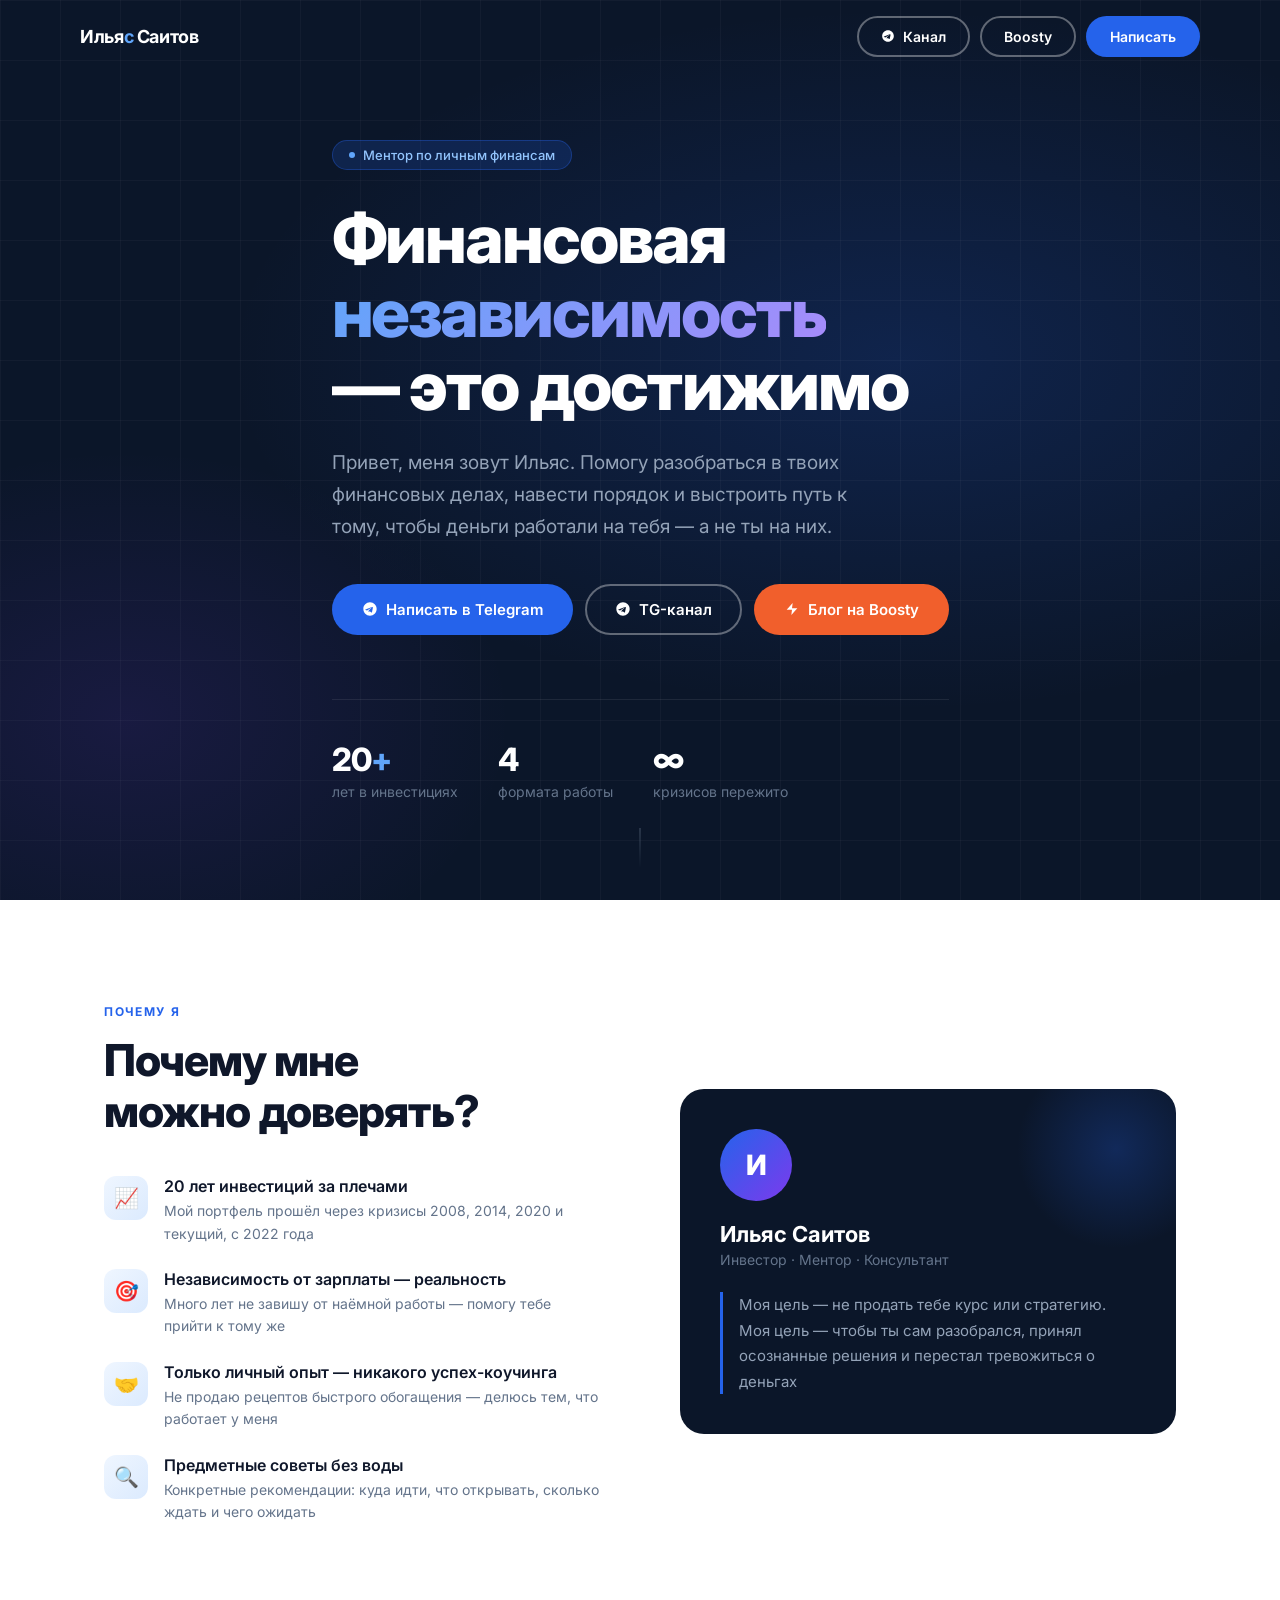
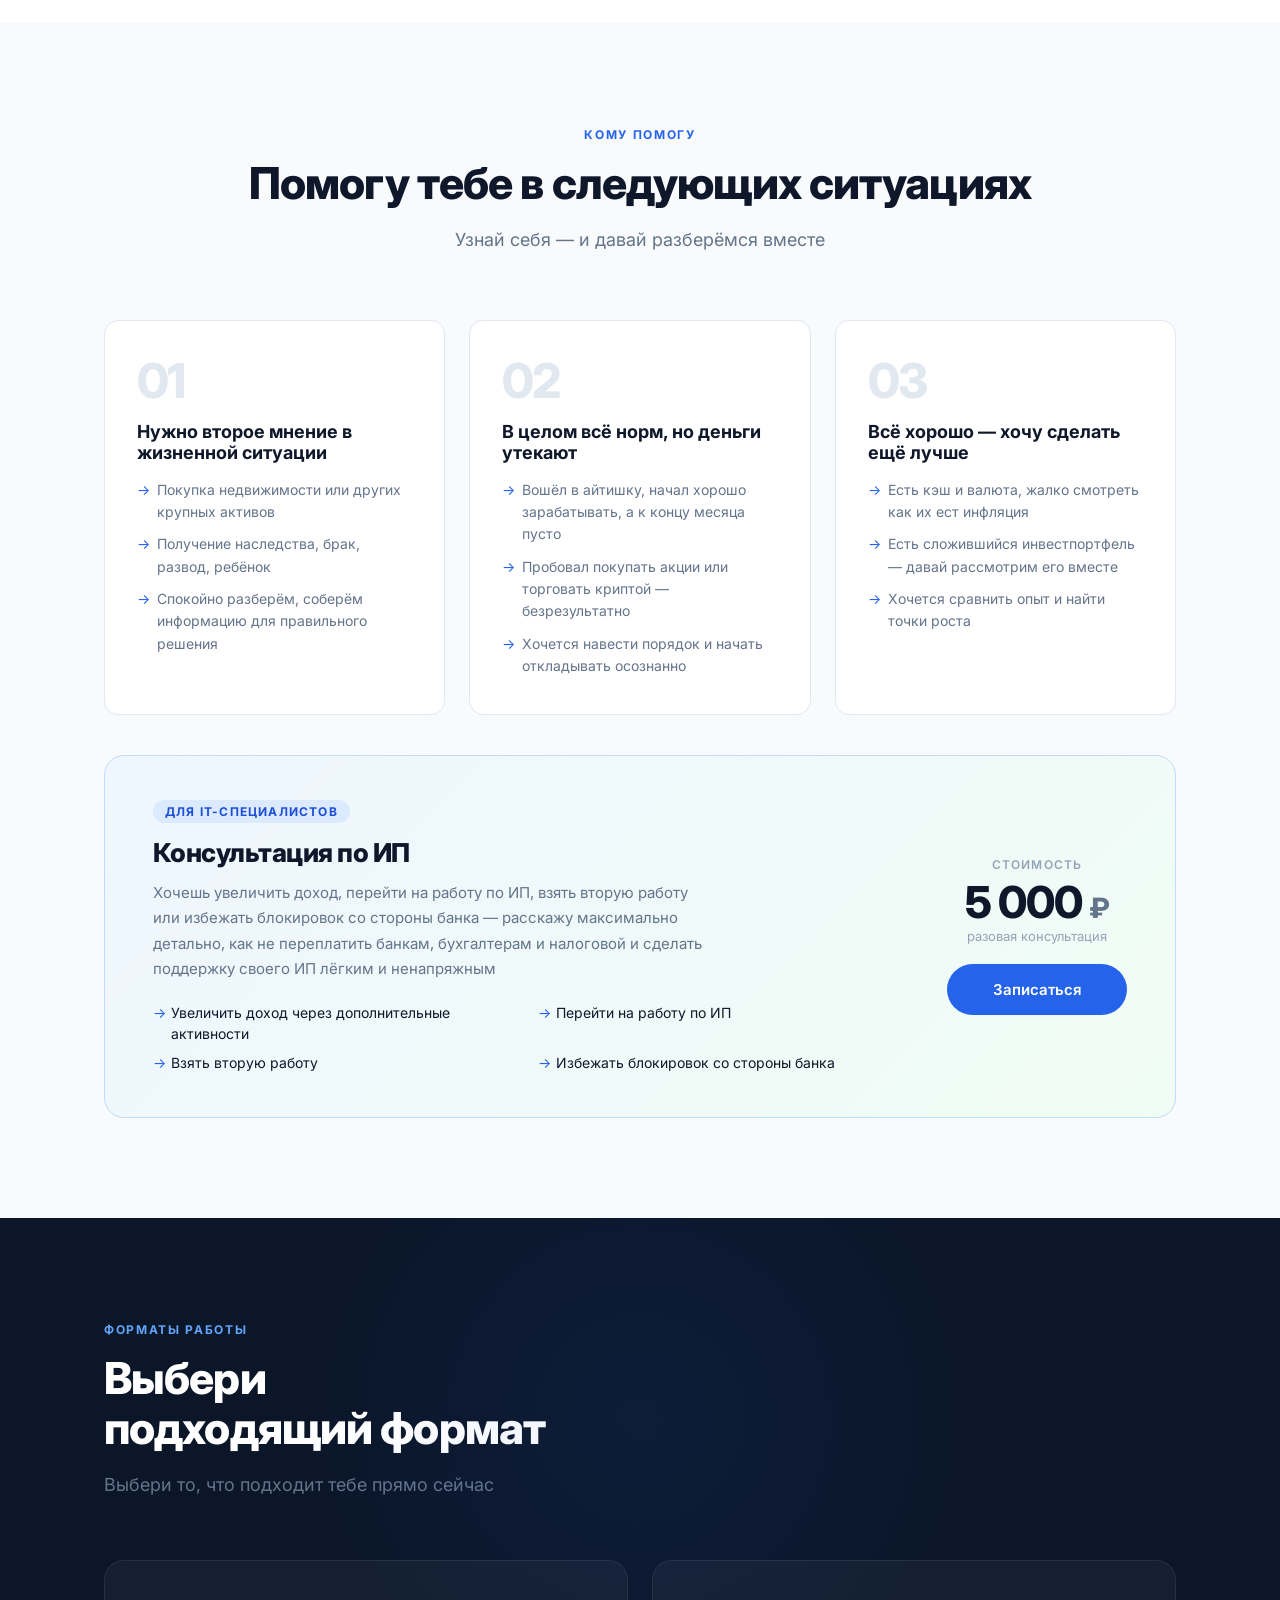
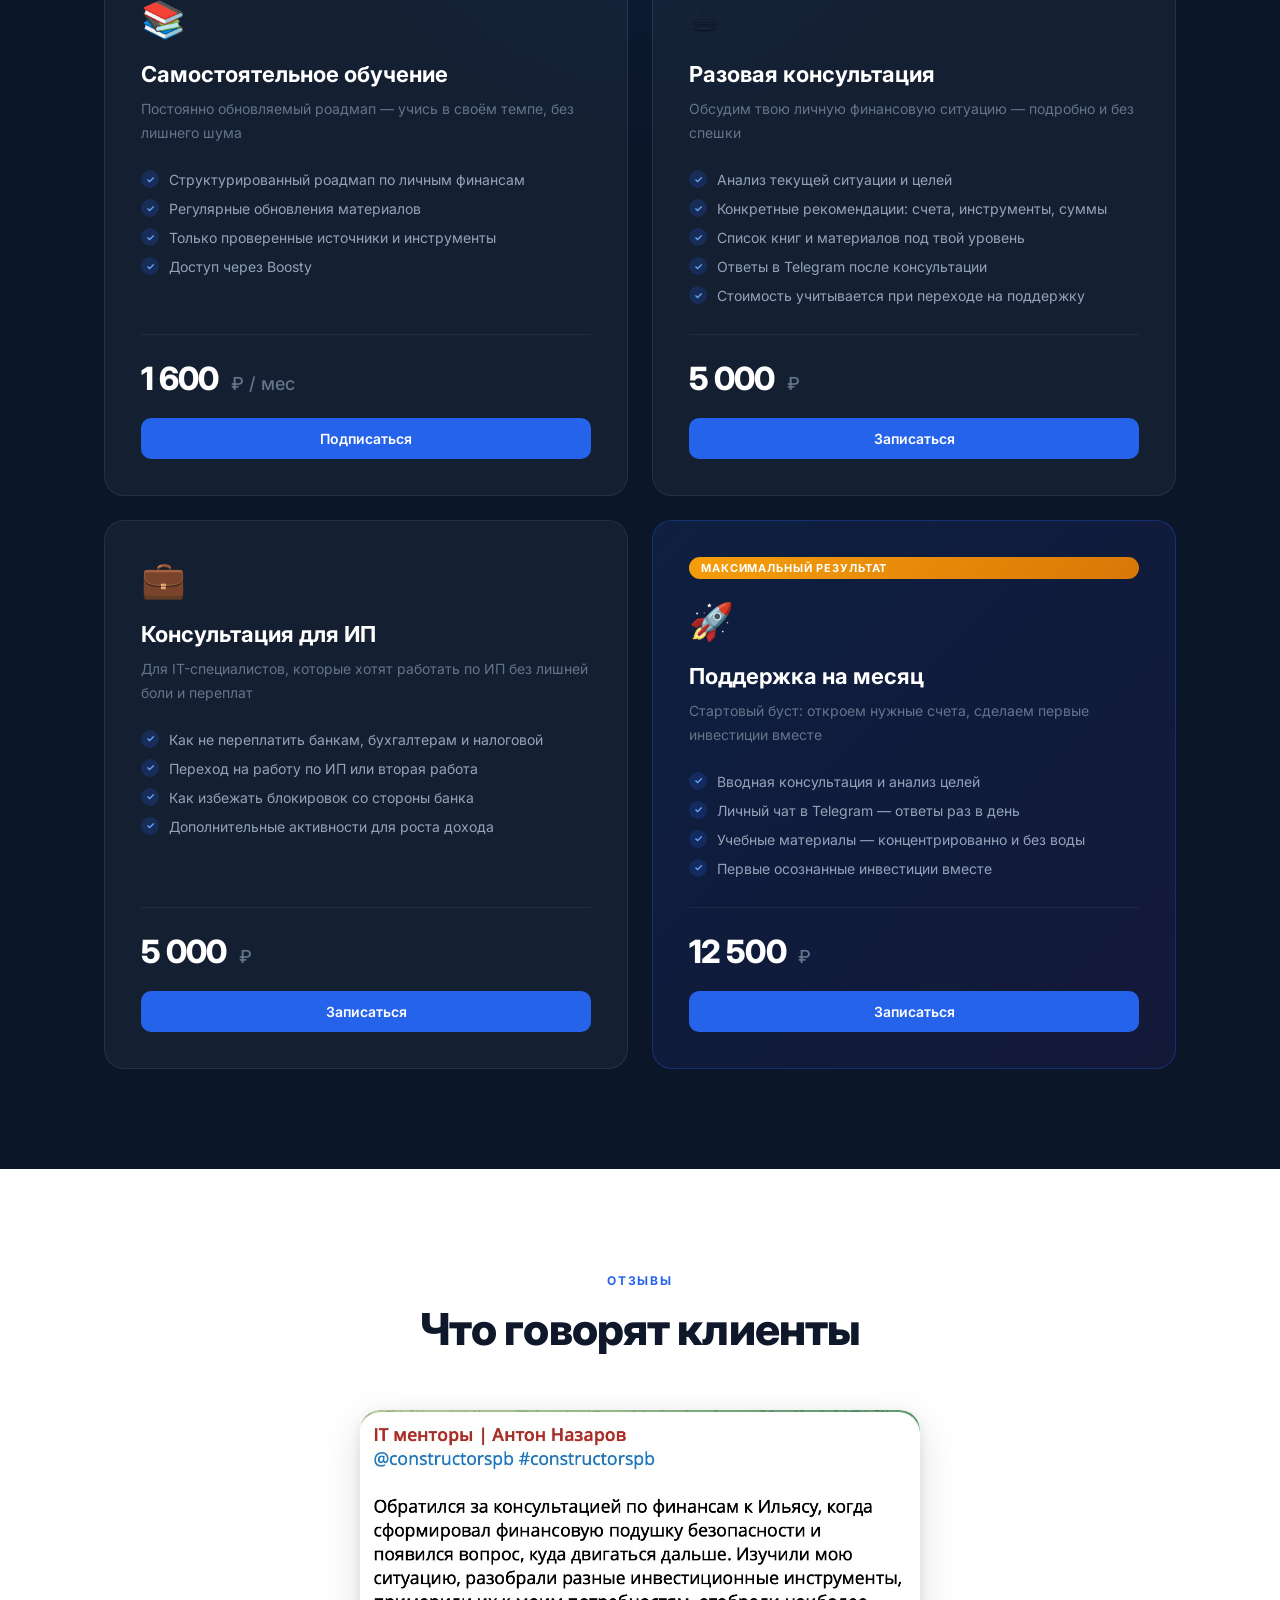
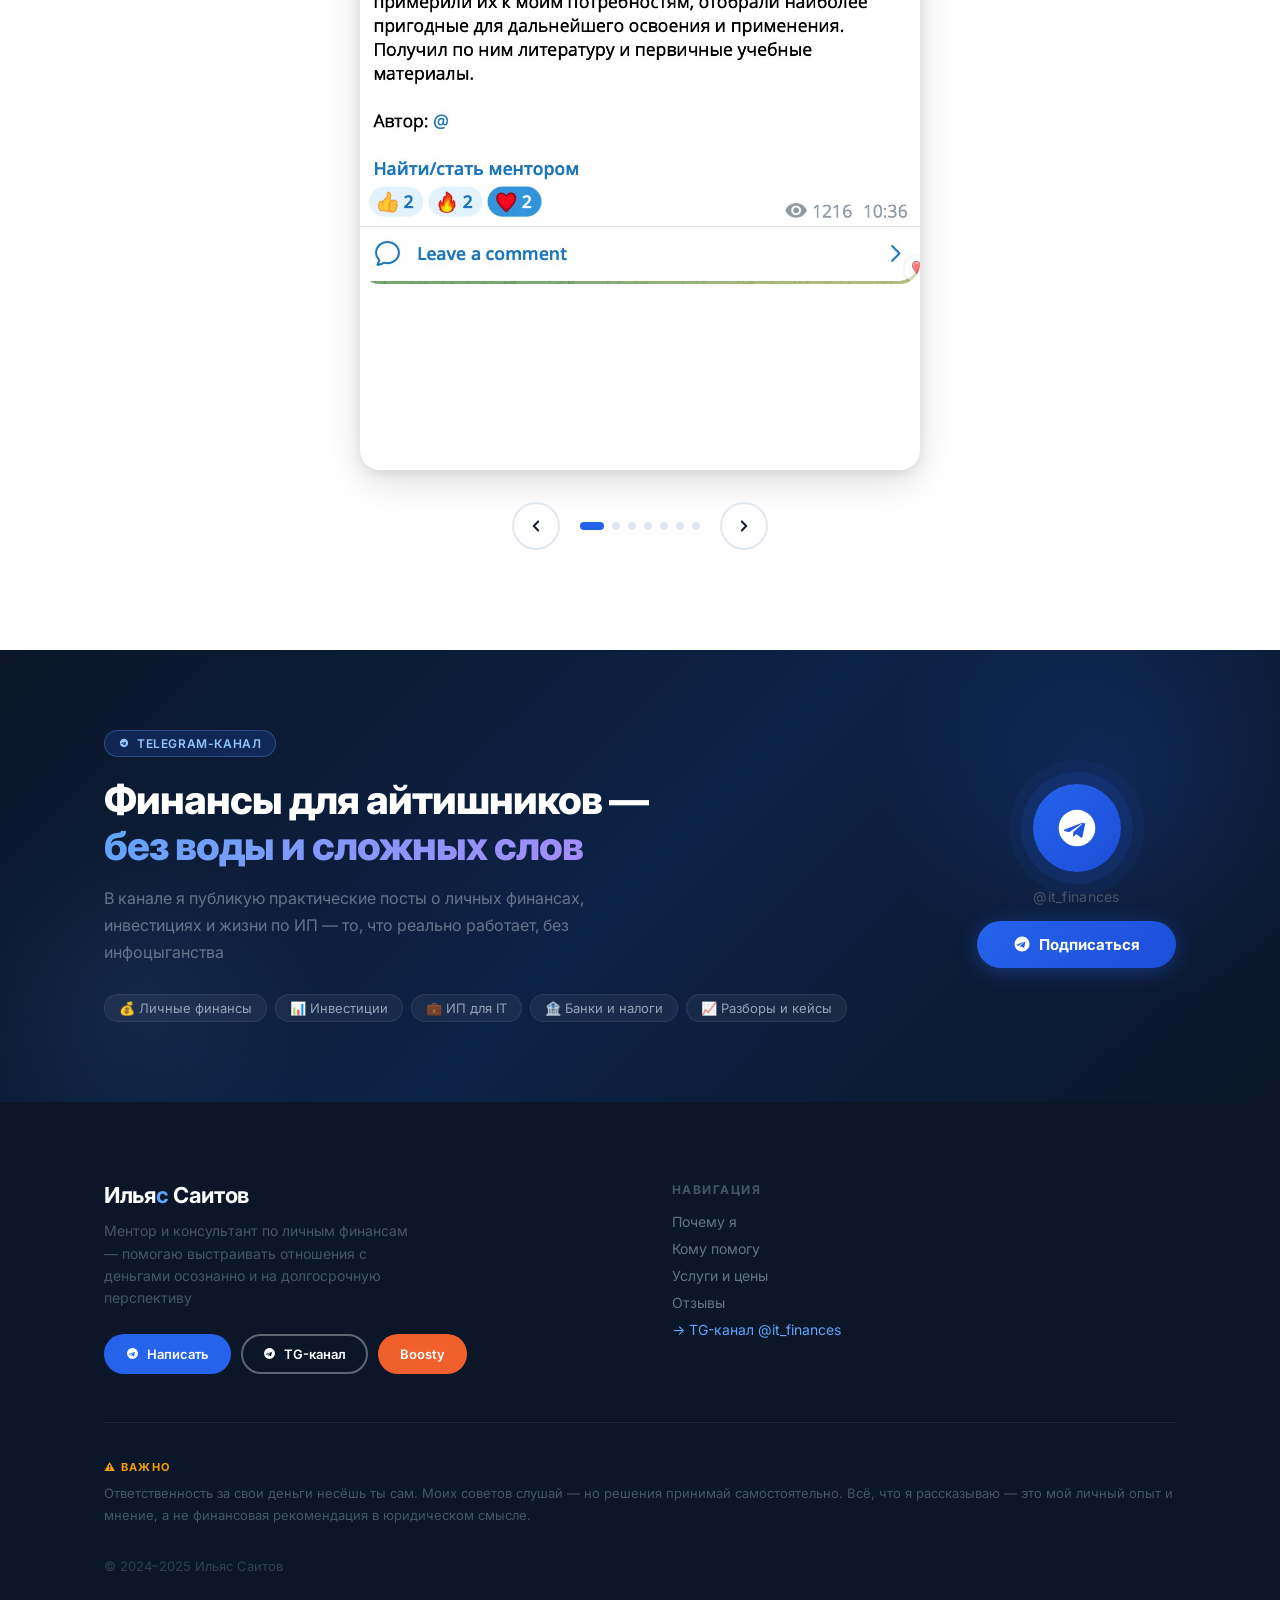
==== commit 5790a749: "Update landing to new single-file version" ====
--- a/index.html
+++ b/index.html
@@ -1,930 +1,1476 @@
 <!DOCTYPE html>
-<html>
-<meta http-equiv="content-type" content="text/html;charset=UTF-8"/>
+<html lang="ru">
 <head>
-    <meta charset="utf-8"/>
-    <meta http-equiv="Content-Type" content="text/html; charset=utf-8"/>
-    <meta name="viewport" content="width=device-width, initial-scale=1.0"/>
-    <title>Ментор по личным
-        финансам</title>
-    <meta name="description" content="Ментор по личным финансам"/>
-    <meta property="og:url" content="index.html"/>
-    <meta property="og:title" content="Ментор по личным финансам"/>
-    <meta property="og:description" content="Ментор по личным финансам"/>
-    <meta property="og:type" content="website"/>
-    <link rel="canonical" href="index.html">
-    <meta name="format-detection" content="telephone=no"/>
-    <meta http-equiv="default-style" content="on">
-    <link rel="shortcut icon" href="img/agreement.png" type="image/x-icon"/>
-    <script src="js/fallback-1.0.min.js" async charset="utf-8"></script>
-    <link rel="stylesheet" href="css/grid-3.0.min.css" type="text/css" media="all"/>
-    <link rel="stylesheet" href="css/blocks.css?t=1726932423" type="text/css" media="all"/>
-    <link rel="stylesheet" href="css/animation-2.0.min.css" type="text/css" media="all"/>
-    <link rel="stylesheet" href="css/cover-1.0.min.css" type="text/css" media="all"/>
-    <link rel="stylesheet" href="css/popup-1.1.min.css" type="text/css" media="print" onload="this.media='all';"
-         />
-    <noscript>
-        <link rel="stylesheet" href="css/popup-1.1.min.css" type="text/css" media="all"/>
-    </noscript>
-    <link rel="stylesheet" href="css/slds-1.4.min.css" type="text/css" media="print" onload="this.media='all';"
-         />
-    <noscript>
-        <link rel="stylesheet" href="css/slds-1.4.min.css" type="text/css" media="all"/>
-    </noscript>
-    <link rel="stylesheet" href="css/catalog-1.1.min.css" type="text/css" media="print" onload="this.media='all';"
-         />
-    <noscript>
-        <link rel="stylesheet" href="css/catalog-1.1.min.css" type="text/css" media="all"/>
-    </noscript>
-    <link rel="stylesheet" href="css/forms-1.0.min.css" type="text/css" media="all"/>
-    <link rel="stylesheet" href="css/zoom-2.0.min.css" type="text/css" media="print" onload="this.media='all';"
-         />
-    <noscript>
-        <link rel="stylesheet" href="css/zoom-2.0.min.css" type="text/css" media="all"/>
-    </noscript>
-    <link rel="stylesheet" href="css/fonts-sans.css" type="text/css" media="all"/>
-    <script nomodule src="js/polyfill-1.0.min.js" charset="utf-8"></script>
-    <script type="text/javascript">function t_onReady(func) {
-        if (document.readyState != 'loading') {
-            func();
-        } else {
-            document.addEventListener('DOMContentLoaded', func);
-        }
-    }
-
-    function t_onFuncLoad(funcName, okFunc, time) {
-        if (typeof window[funcName] === 'function') {
-            okFunc();
-        } else {
-            setTimeout(function () {
-                t_onFuncLoad(funcName, okFunc, time);
-            }, (time || 100));
-        }
-    }</script>
-    <script src="js/scripts-3.0.min.js" charset="utf-8" defer></script>
-    <script src="js/blocks.js?t=1726932423" charset="utf-8" async></script>
-    <script src="js/lazyload-1.0.min.js" charset="utf-8" async></script>
-    <script src="js/animation-2.0.min.js" charset="utf-8" async></script>
-    <script src="js/cover-1.0.min.js" charset="utf-8" async></script>
-    <script src="js/hammer.min.js" charset="utf-8" async></script>
-    <script src="js/slds-1.4.min.js" charset="utf-8" async></script>
-    <script src="js/products-1.0.min.js" charset="utf-8" async></script>
-    <script src="js/catalog-1.1.min.js" charset="utf-8" async></script>
-    <script src="js/jquery-1.10.2.min.js" charset="utf-8"></script>
-    <script src="js/jquery.touchswipe.min.js" charset="utf-8"></script>
-    <script src="js/zoom-2.0.min.js" charset="utf-8" async></script>
-    <script src="js/events-1.0.min.js" charset="utf-8" async></script>
-    <script type="text/javascript">window.dataLayer = window.dataLayer || [];</script>
-    <style>
-        .carousel-inner img {
-            max-width: 400px;
-            margin: 0 auto;
-        }
-
-        .carousel-control-prev-icon,
-        .carousel-control-next-icon {
-            background-color: #000;
-            border-radius: 50%;
-            padding: 10px;
-        }
-
-        .carousel-control-prev,
-        .carousel-control-next {
-            width: 5%;
-        }
-    </style>
+  <meta charset="UTF-8" />
+  <meta name="viewport" content="width=device-width, initial-scale=1.0" />
+  <title>Саитов Ильяс — ментор по личным финансам</title>
+  <meta name="description" content="Ментор и консультант по личным финансам. Помогу разобраться с инвестициями, накоплениями и финансовой независимостью." />
+  <link rel="preconnect" href="https://fonts.googleapis.com" />
+  <link rel="preconnect" href="https://fonts.gstatic.com" crossorigin />
+  <link href="https://fonts.googleapis.com/css2?family=Inter:wght@300;400;500;600;700;800&display=swap" rel="stylesheet" />
+  <style>
+    /* ─── Reset & Base ─────────────────────────────────────────────── */
+    *, *::before, *::after { box-sizing: border-box; margin: 0; padding: 0; }
+    html { scroll-behavior: smooth; font-size: 16px; }
+    body {
+      font-family: 'Inter', system-ui, sans-serif;
+      color: #0f172a;
+      background: #ffffff;
+      -webkit-font-smoothing: antialiased;
+    }
+    a { color: inherit; text-decoration: none; }
+    ul { list-style: none; }
+    img { max-width: 100%; display: block; }
+
+    /* ─── Design Tokens ─────────────────────────────────────────────── */
+    :root {
+      --navy:       #0b1629;
+      --navy-light: #142040;
+      --blue:       #2563eb;
+      --blue-hover: #1d4ed8;
+      --amber:      #d97706;
+      --amber-light:#fef3c7;
+      --text:       #0f172a;
+      --muted:      #64748b;
+      --faint:      #94a3b8;
+      --bg-alt:     #f8fafc;
+      --border:     #e2e8f0;
+      --white:      #ffffff;
+      --radius:     14px;
+      --shadow-sm:  0 1px 3px rgba(0,0,0,.08), 0 1px 2px rgba(0,0,0,.06);
+      --shadow-md:  0 4px 16px rgba(0,0,0,.10), 0 2px 6px rgba(0,0,0,.07);
+      --shadow-lg:  0 12px 40px rgba(0,0,0,.13), 0 4px 12px rgba(0,0,0,.08);
+    }
+
+    /* ─── Utility ─────────────────────────────────────────────────── */
+    .container {
+      max-width: 1120px;
+      margin: 0 auto;
+      padding: 0 24px;
+    }
+    .section-label {
+      display: inline-block;
+      font-size: 12px;
+      font-weight: 700;
+      letter-spacing: .14em;
+      text-transform: uppercase;
+      color: var(--blue);
+      margin-bottom: 16px;
+    }
+    .section-title {
+      font-size: clamp(28px, 4vw, 44px);
+      font-weight: 800;
+      line-height: 1.15;
+      letter-spacing: -.02em;
+      color: var(--text);
+    }
+    .section-title.light { color: var(--white); }
+    .section-subtitle {
+      font-size: 18px;
+      color: var(--muted);
+      line-height: 1.7;
+      margin-top: 16px;
+      max-width: 580px;
+    }
+
+    /* ─── Buttons ─────────────────────────────────────────────────── */
+    .btn {
+      display: inline-flex;
+      align-items: center;
+      gap: 8px;
+      padding: 14px 28px;
+      border-radius: 50px;
+      font-size: 15px;
+      font-weight: 600;
+      cursor: pointer;
+      transition: all .2s ease;
+      border: 2px solid transparent;
+      white-space: nowrap;
+    }
+    .btn-primary {
+      background: var(--blue);
+      color: var(--white);
+    }
+    .btn-primary:hover {
+      background: var(--blue-hover);
+      transform: translateY(-2px);
+      box-shadow: 0 8px 24px rgba(37,99,235,.35);
+    }
+    .btn-boosty {
+      background: #F15F2C;
+      color: var(--white);
+    }
+    .btn-boosty:hover {
+      background: #d94e1d;
+      transform: translateY(-2px);
+      box-shadow: 0 8px 24px rgba(241,95,44,.35);
+    }
+    .btn-outline {
+      border-color: rgba(255,255,255,.35);
+      color: var(--white);
+    }
+    .btn-outline:hover {
+      border-color: var(--white);
+      background: rgba(255,255,255,.08);
+      transform: translateY(-2px);
+    }
+
+    /* ─── HEADER ──────────────────────────────────────────────────── */
+    header {
+      position: fixed;
+      top: 0; left: 0; right: 0;
+      z-index: 100;
+      padding: 0 24px;
+      transition: background .3s, box-shadow .3s;
+    }
+    header.scrolled {
+      background: rgba(11,22,41,.92);
+      backdrop-filter: blur(12px);
+      box-shadow: 0 1px 0 rgba(255,255,255,.06);
+    }
+    .header-inner {
+      max-width: 1120px;
+      margin: 0 auto;
+      height: 72px;
+      display: flex;
+      align-items: center;
+      justify-content: space-between;
+    }
+    .logo {
+      font-size: 18px;
+      font-weight: 700;
+      color: var(--white);
+      letter-spacing: -.02em;
+    }
+    .logo span { color: #60a5fa; }
+    .header-cta {
+      display: flex;
+      gap: 10px;
+    }
+    .header-cta .btn {
+      padding: 10px 22px;
+      font-size: 14px;
+    }
+
+    /* ─── HERO ────────────────────────────────────────────────────── */
+    #hero {
+      position: relative;
+      min-height: 100vh;
+      display: flex;
+      align-items: center;
+      overflow: hidden;
+      background: var(--navy);
+    }
+    .hero-bg {
+      position: absolute;
+      inset: 0;
+      background:
+        radial-gradient(ellipse 80% 60% at 70% 40%, rgba(37,99,235,.18) 0%, transparent 65%),
+        radial-gradient(ellipse 50% 50% at 10% 80%, rgba(124,58,237,.12) 0%, transparent 60%);
+    }
+    .hero-grid {
+      position: absolute;
+      inset: 0;
+      background-image:
+        linear-gradient(rgba(255,255,255,.03) 1px, transparent 1px),
+        linear-gradient(90deg, rgba(255,255,255,.03) 1px, transparent 1px);
+      background-size: 60px 60px;
+    }
+    .hero-content {
+      position: relative;
+      z-index: 2;
+      max-width: 720px;
+      padding: 120px 0 80px;
+    }
+    .hero-badge {
+      display: inline-flex;
+      align-items: center;
+      gap: 8px;
+      background: rgba(37,99,235,.18);
+      border: 1px solid rgba(37,99,235,.35);
+      border-radius: 50px;
+      padding: 6px 16px;
+      font-size: 13px;
+      font-weight: 500;
+      color: #93c5fd;
+      margin-bottom: 32px;
+    }
+    .hero-badge-dot {
+      width: 6px; height: 6px;
+      border-radius: 50%;
+      background: #60a5fa;
+      animation: pulse 2s infinite;
+    }
+    @keyframes pulse {
+      0%, 100% { opacity: 1; transform: scale(1); }
+      50% { opacity: .5; transform: scale(1.4); }
+    }
+    .hero-title {
+      font-size: clamp(36px, 6vw, 68px);
+      font-weight: 800;
+      line-height: 1.08;
+      letter-spacing: -.03em;
+      color: var(--white);
+      margin-bottom: 24px;
+    }
+    .hero-title em {
+      font-style: normal;
+      background: linear-gradient(135deg, #60a5fa 0%, #a78bfa 100%);
+      -webkit-background-clip: text;
+      -webkit-text-fill-color: transparent;
+      background-clip: text;
+    }
+    .hero-description {
+      font-size: 19px;
+      color: #94a3b8;
+      line-height: 1.7;
+      margin-bottom: 40px;
+      max-width: 560px;
+    }
+    .hero-buttons {
+      display: flex;
+      flex-wrap: wrap;
+      gap: 12px;
+      margin-bottom: 64px;
+    }
+    .hero-stats {
+      display: flex;
+      flex-wrap: wrap;
+      gap: 40px;
+      padding-top: 40px;
+      border-top: 1px solid rgba(255,255,255,.08);
+    }
+    .hero-stat-number {
+      font-size: 32px;
+      font-weight: 800;
+      color: var(--white);
+      letter-spacing: -.02em;
+    }
+    .hero-stat-number span { color: #60a5fa; }
+    .hero-stat-label {
+      font-size: 14px;
+      color: #64748b;
+      margin-top: 4px;
+    }
+    .hero-scroll {
+      position: absolute;
+      bottom: 32px;
+      left: 50%;
+      transform: translateX(-50%);
+      display: flex;
+      flex-direction: column;
+      align-items: center;
+      gap: 8px;
+      color: #475569;
+      font-size: 12px;
+      letter-spacing: .1em;
+    }
+    .hero-scroll-line {
+      width: 1px;
+      height: 40px;
+      background: linear-gradient(to bottom, #475569, transparent);
+      animation: scrollLine 2s infinite;
+    }
+    @keyframes scrollLine {
+      0% { transform: scaleY(0); transform-origin: top; }
+      50% { transform: scaleY(1); transform-origin: top; }
+      51% { transform: scaleY(1); transform-origin: bottom; }
+      100% { transform: scaleY(0); transform-origin: bottom; }
+    }
+
+    /* ─── TRUST ───────────────────────────────────────────────────── */
+    #trust {
+      padding: 100px 0;
+      background: var(--white);
+    }
+    .trust-inner {
+      display: grid;
+      grid-template-columns: 1fr 1fr;
+      gap: 80px;
+      align-items: center;
+    }
+    .trust-items {
+      display: flex;
+      flex-direction: column;
+      gap: 24px;
+      margin-top: 40px;
+    }
+    .trust-item {
+      display: flex;
+      gap: 16px;
+      align-items: flex-start;
+    }
+    .trust-icon {
+      flex-shrink: 0;
+      width: 44px; height: 44px;
+      border-radius: 12px;
+      background: linear-gradient(135deg, #eff6ff, #dbeafe);
+      display: flex;
+      align-items: center;
+      justify-content: center;
+      font-size: 20px;
+    }
+    .trust-text strong {
+      display: block;
+      font-size: 16px;
+      font-weight: 600;
+      color: var(--text);
+      margin-bottom: 4px;
+    }
+    .trust-text p {
+      font-size: 14px;
+      color: var(--muted);
+      line-height: 1.6;
+    }
+    .trust-visual {
+      position: relative;
+    }
+    .trust-card-main {
+      background: var(--navy);
+      border-radius: 24px;
+      padding: 40px;
+      color: var(--white);
+      position: relative;
+      overflow: hidden;
+    }
+    .trust-card-main::before {
+      content: '';
+      position: absolute;
+      top: -40px; right: -40px;
+      width: 200px; height: 200px;
+      border-radius: 50%;
+      background: radial-gradient(circle, rgba(37,99,235,.25) 0%, transparent 70%);
+    }
+    .trust-card-avatar {
+      width: 72px; height: 72px;
+      border-radius: 50%;
+      background: linear-gradient(135deg, #2563eb, #7c3aed);
+      display: flex;
+      align-items: center;
+      justify-content: center;
+      font-size: 28px;
+      font-weight: 800;
+      color: white;
+      margin-bottom: 20px;
+    }
+    .trust-card-name {
+      font-size: 22px;
+      font-weight: 700;
+      margin-bottom: 4px;
+    }
+    .trust-card-role {
+      font-size: 14px;
+      color: #64748b;
+      margin-bottom: 24px;
+    }
+    .trust-card-quote {
+      font-size: 15px;
+      color: #94a3b8;
+      line-height: 1.7;
+      border-left: 3px solid #2563eb;
+      padding-left: 16px;
+    }
+    .trust-pill {
+      display: inline-flex;
+      align-items: center;
+      gap: 6px;
+      background: rgba(37,99,235,.15);
+      border: 1px solid rgba(37,99,235,.25);
+      border-radius: 50px;
+      padding: 5px 12px;
+      font-size: 12px;
+      color: #93c5fd;
+      font-weight: 500;
+      margin-top: 20px;
+    }
+
+    /* ─── SCENARIOS ───────────────────────────────────────────────── */
+    #scenarios {
+      padding: 100px 0;
+      background: var(--bg-alt);
+    }
+    .scenarios-header {
+      text-align: center;
+      margin-bottom: 64px;
+    }
+    .scenarios-header .section-subtitle {
+      margin: 16px auto 0;
+    }
+    .scenarios-grid {
+      display: grid;
+      grid-template-columns: repeat(3, 1fr);
+      gap: 24px;
+    }
+    .scenario-card {
+      background: var(--white);
+      border-radius: var(--radius);
+      padding: 36px 32px;
+      border: 1px solid var(--border);
+      transition: all .25s ease;
+      position: relative;
+      overflow: hidden;
+    }
+    .scenario-card::before {
+      content: '';
+      position: absolute;
+      top: 0; left: 0; right: 0;
+      height: 3px;
+      background: linear-gradient(90deg, #2563eb, #7c3aed);
+      transform: scaleX(0);
+      transform-origin: left;
+      transition: transform .3s ease;
+    }
+    .scenario-card:hover {
+      transform: translateY(-4px);
+      box-shadow: var(--shadow-lg);
+      border-color: transparent;
+    }
+    .scenario-card:hover::before { transform: scaleX(1); }
+    .scenario-num {
+      font-size: 48px;
+      font-weight: 800;
+      color: #e2e8f0;
+      line-height: 1;
+      margin-bottom: 16px;
+      letter-spacing: -.04em;
+    }
+    .scenario-title {
+      font-size: 18px;
+      font-weight: 700;
+      margin-bottom: 16px;
+      color: var(--text);
+    }
+    .scenario-list {
+      display: flex;
+      flex-direction: column;
+      gap: 10px;
+    }
+    .scenario-list li {
+      font-size: 14px;
+      color: var(--muted);
+      line-height: 1.6;
+      padding-left: 20px;
+      position: relative;
+    }
+    .scenario-list li::before {
+      content: '→';
+      position: absolute;
+      left: 0;
+      color: var(--blue);
+    }
+
+    /* ─── IP HIGHLIGHT ───────────────────────────────────────────── */
+    .ip-highlight {
+      margin-top: 40px;
+      background: linear-gradient(135deg, #eff6ff 0%, #f0fdf4 100%);
+      border: 1.5px solid #bfdbfe;
+      border-radius: 20px;
+      padding: 44px 48px;
+      display: flex;
+      gap: 48px;
+      align-items: center;
+      justify-content: space-between;
+    }
+    .ip-highlight-left { flex: 1; }
+    .ip-tag {
+      display: inline-block;
+      background: #dbeafe;
+      color: #1d4ed8;
+      font-size: 12px;
+      font-weight: 700;
+      letter-spacing: .1em;
+      text-transform: uppercase;
+      padding: 4px 12px;
+      border-radius: 50px;
+      margin-bottom: 14px;
+    }
+    .ip-title {
+      font-size: 26px;
+      font-weight: 800;
+      color: var(--text);
+      letter-spacing: -.02em;
+      margin-bottom: 12px;
+    }
+    .ip-desc {
+      font-size: 15px;
+      color: var(--muted);
+      line-height: 1.7;
+      margin-bottom: 20px;
+      max-width: 560px;
+    }
+    .ip-list {
+      display: grid;
+      grid-template-columns: 1fr 1fr;
+      gap: 8px 24px;
+    }
+    .ip-list li {
+      font-size: 14px;
+      color: var(--text);
+      padding-left: 18px;
+      position: relative;
+      line-height: 1.5;
+    }
+    .ip-list li::before {
+      content: '→';
+      position: absolute;
+      left: 0;
+      color: var(--blue);
+    }
+    .ip-highlight-right {
+      flex-shrink: 0;
+      text-align: center;
+      min-width: 180px;
+    }
+    .ip-price-label {
+      font-size: 12px;
+      font-weight: 600;
+      letter-spacing: .1em;
+      text-transform: uppercase;
+      color: var(--faint);
+      margin-bottom: 8px;
+    }
+    .ip-price {
+      font-size: 44px;
+      font-weight: 800;
+      color: var(--text);
+      letter-spacing: -.03em;
+      line-height: 1;
+      margin-bottom: 4px;
+    }
+    .ip-price span { font-size: 28px; color: var(--muted); }
+    .ip-price-note {
+      font-size: 13px;
+      color: var(--faint);
+      margin-bottom: 20px;
+    }
+    .ip-cta { width: 100%; justify-content: center; }
+    @media (max-width: 900px) {
+      .ip-highlight { flex-direction: column; padding: 32px 24px; }
+      .ip-highlight-right { width: 100%; }
+      .ip-list { grid-template-columns: 1fr; }
+    }
+
+    /* ─── SERVICES ────────────────────────────────────────────────── */
+    #services {
+      padding: 100px 0;
+      background: var(--navy);
+      position: relative;
+      overflow: hidden;
+    }
+    #services::before {
+      content: '';
+      position: absolute;
+      top: -200px; left: 50%;
+      transform: translateX(-50%);
+      width: 800px; height: 800px;
+      border-radius: 50%;
+      background: radial-gradient(circle, rgba(37,99,235,.08) 0%, transparent 60%);
+    }
+    .services-header {
+      margin-bottom: 60px;
+    }
+    .services-header .section-subtitle {
+      color: #64748b;
+    }
+    .services-grid {
+      display: grid;
+      grid-template-columns: repeat(2, 1fr);
+      gap: 24px;
+      position: relative;
+    }
+    .service-card {
+      background: rgba(255,255,255,.04);
+      border: 1px solid rgba(255,255,255,.08);
+      border-radius: 20px;
+      padding: 36px;
+      transition: all .25s ease;
+      position: relative;
+      overflow: hidden;
+      display: flex;
+      flex-direction: column;
+    }
+    .service-card:hover {
+      background: rgba(255,255,255,.07);
+      border-color: rgba(37,99,235,.4);
+      transform: translateY(-4px);
+    }
+    .service-card.featured {
+      border-color: rgba(37,99,235,.3);
+      background: linear-gradient(135deg, rgba(37,99,235,.12) 0%, rgba(124,58,237,.08) 100%);
+    }
+    .service-badge {
+      display: inline-block;
+      background: linear-gradient(135deg, #f59e0b, #d97706);
+      color: white;
+      font-size: 11px;
+      font-weight: 700;
+      letter-spacing: .08em;
+      text-transform: uppercase;
+      padding: 4px 12px;
+      border-radius: 50px;
+      margin-bottom: 20px;
+    }
+    .service-img-icon {
+      font-size: 36px;
+      margin-bottom: 20px;
+    }
+    .service-title {
+      font-size: 22px;
+      font-weight: 700;
+      color: var(--white);
+      margin-bottom: 10px;
+    }
+    .service-description {
+      font-size: 14px;
+      color: #64748b;
+      line-height: 1.7;
+      margin-bottom: 24px;
+    }
+    .service-features {
+      display: flex;
+      flex-direction: column;
+      gap: 8px;
+      margin-bottom: 28px;
+    }
+    .service-feature {
+      display: flex;
+      align-items: flex-start;
+      gap: 10px;
+      font-size: 14px;
+      color: #94a3b8;
+      line-height: 1.5;
+    }
+    .service-feature-check {
+      flex-shrink: 0;
+      width: 18px; height: 18px;
+      border-radius: 50%;
+      background: rgba(37,99,235,.2);
+      display: flex;
+      align-items: center;
+      justify-content: center;
+      margin-top: 1px;
+    }
+    .service-feature-check::after {
+      content: '✓';
+      font-size: 10px;
+      color: #60a5fa;
+      font-weight: 700;
+    }
+    .service-price-row {
+      display: flex;
+      align-items: baseline;
+      gap: 12px;
+      padding-top: 24px;
+      border-top: 1px solid rgba(255,255,255,.06);
+      margin-top: auto;
+    }
+    .service-price {
+      font-size: 32px;
+      font-weight: 800;
+      color: var(--white);
+      letter-spacing: -.02em;
+    }
+    .service-price-currency {
+      font-size: 18px;
+      color: #64748b;
+      font-weight: 500;
+    }
+    .service-price-old {
+      font-size: 16px;
+      color: #475569;
+      text-decoration: line-through;
+    }
+    .service-cta {
+      margin-top: 20px;
+      display: flex;
+      gap: 10px;
+    }
+    .btn-service {
+      flex: 1;
+      text-align: center;
+      padding: 12px 20px;
+      border-radius: 10px;
+      font-size: 14px;
+      font-weight: 600;
+      transition: all .2s;
+      cursor: pointer;
+    }
+    .btn-service-primary {
+      background: var(--blue);
+      color: white;
+    }
+    .btn-service-primary:hover {
+      background: var(--blue-hover);
+    }
+    .btn-service-ghost {
+      background: transparent;
+      border: 1px solid rgba(255,255,255,.15);
+      color: #94a3b8;
+    }
+    .btn-service-ghost:hover {
+      border-color: rgba(255,255,255,.3);
+      color: white;
+    }
+
+    /* ─── REVIEWS ─────────────────────────────────────────────────── */
+    #reviews {
+      padding: 100px 0;
+      background: var(--white);
+    }
+    .reviews-header {
+      text-align: center;
+      margin-bottom: 56px;
+    }
+    .carousel {
+      position: relative;
+      max-width: 560px;
+      margin: 0 auto;
+      user-select: none;
+    }
+    .carousel-track-wrapper {
+      overflow: hidden;
+      border-radius: 20px;
+      box-shadow: var(--shadow-lg);
+    }
+    .carousel-track {
+      display: flex;
+      transition: transform .45s cubic-bezier(.4,0,.2,1);
+    }
+    .carousel-slide {
+      min-width: 100%;
+    }
+    .carousel-slide img {
+      width: 100%;
+      display: block;
+      border-radius: 20px;
+    }
+    .carousel-controls {
+      display: flex;
+      align-items: center;
+      justify-content: center;
+      gap: 20px;
+      margin-top: 32px;
+    }
+    .carousel-btn {
+      width: 48px; height: 48px;
+      border-radius: 50%;
+      background: var(--white);
+      border: 2px solid var(--border);
+      display: flex;
+      align-items: center;
+      justify-content: center;
+      cursor: pointer;
+      transition: all .2s;
+      color: var(--text);
+    }
+    .carousel-btn:hover {
+      background: var(--blue);
+      border-color: var(--blue);
+      color: white;
+      transform: scale(1.05);
+    }
+    .carousel-btn svg { width: 18px; height: 18px; }
+    .carousel-dots {
+      display: flex;
+      gap: 8px;
+    }
+    .carousel-dot {
+      width: 8px; height: 8px;
+      border-radius: 50%;
+      background: var(--border);
+      cursor: pointer;
+      transition: all .2s;
+    }
+    .carousel-dot.active {
+      background: var(--blue);
+      width: 24px;
+      border-radius: 4px;
+    }
+
+    /* ─── DISCLAIMER / FOOTER ─────────────────────────────────────── */
+    footer {
+      background: var(--navy);
+      padding: 80px 0 48px;
+    }
+    .footer-inner {
+      display: grid;
+      grid-template-columns: 1fr 1fr;
+      gap: 64px;
+      padding-bottom: 48px;
+      border-bottom: 1px solid rgba(255,255,255,.07);
+    }
+    .footer-logo {
+      font-size: 22px;
+      font-weight: 700;
+      color: var(--white);
+      letter-spacing: -.02em;
+      margin-bottom: 12px;
+    }
+    .footer-logo span { color: #60a5fa; }
+    .footer-tagline {
+      font-size: 14px;
+      color: #475569;
+      line-height: 1.6;
+      max-width: 320px;
+    }
+    .footer-links-title {
+      font-size: 12px;
+      font-weight: 700;
+      letter-spacing: .12em;
+      text-transform: uppercase;
+      color: #475569;
+      margin-bottom: 16px;
+    }
+    .footer-links {
+      display: flex;
+      flex-direction: column;
+      gap: 10px;
+    }
+    .footer-links a {
+      font-size: 14px;
+      color: #64748b;
+      transition: color .2s;
+    }
+    .footer-links a:hover { color: #94a3b8; }
+    .footer-bottom {
+      padding-top: 32px;
+      display: flex;
+      align-items: flex-start;
+      gap: 24px;
+      flex-wrap: wrap;
+    }
+    .disclaimer-box {
+      flex: 1;
+      min-width: 280px;
+    }
+    .disclaimer-label {
+      display: inline-block;
+      font-size: 11px;
+      font-weight: 700;
+      letter-spacing: .12em;
+      text-transform: uppercase;
+      color: #f59e0b;
+      margin-bottom: 8px;
+    }
+    .disclaimer-text {
+      font-size: 13px;
+      color: #475569;
+      line-height: 1.7;
+    }
+    .footer-copy {
+      font-size: 13px;
+      color: #334155;
+      margin-top: 32px;
+    }
+
+    /* ─── CHANNEL BANNER ─────────────────────────────────────────── */
+    #channel {
+      padding: 80px 0;
+      background: linear-gradient(135deg, #0b1629 0%, #0d2247 50%, #0b1629 100%);
+      position: relative;
+      overflow: hidden;
+    }
+    #channel::before {
+      content: '';
+      position: absolute;
+      top: -120px; right: -80px;
+      width: 500px; height: 500px;
+      border-radius: 50%;
+      background: radial-gradient(circle, rgba(37,99,235,.15) 0%, transparent 65%);
+      pointer-events: none;
+    }
+    #channel::after {
+      content: '';
+      position: absolute;
+      bottom: -100px; left: -60px;
+      width: 400px; height: 400px;
+      border-radius: 50%;
+      background: radial-gradient(circle, rgba(96,165,250,.08) 0%, transparent 65%);
+      pointer-events: none;
+    }
+    .channel-inner {
+      position: relative;
+      z-index: 1;
+      display: flex;
+      align-items: center;
+      gap: 64px;
+      justify-content: space-between;
+    }
+    .channel-left { flex: 1; }
+    .channel-badge {
+      display: inline-flex;
+      align-items: center;
+      gap: 8px;
+      background: rgba(37,99,235,.18);
+      border: 1px solid rgba(96,165,250,.3);
+      border-radius: 50px;
+      padding: 5px 14px;
+      font-size: 12px;
+      font-weight: 600;
+      color: #93c5fd;
+      letter-spacing: .05em;
+      text-transform: uppercase;
+      margin-bottom: 20px;
+    }
+    .channel-title {
+      font-size: clamp(26px, 3.5vw, 40px);
+      font-weight: 800;
+      color: #fff;
+      line-height: 1.15;
+      letter-spacing: -.025em;
+      margin-bottom: 16px;
+    }
+    .channel-title em {
+      font-style: normal;
+      background: linear-gradient(135deg, #60a5fa, #a78bfa);
+      -webkit-background-clip: text;
+      -webkit-text-fill-color: transparent;
+      background-clip: text;
+    }
+    .channel-desc {
+      font-size: 16px;
+      color: #64748b;
+      line-height: 1.7;
+      max-width: 480px;
+      margin-bottom: 28px;
+    }
+    .channel-topics {
+      display: flex;
+      flex-wrap: wrap;
+      gap: 8px;
+    }
+    .channel-topic {
+      display: inline-flex;
+      align-items: center;
+      gap: 6px;
+      background: rgba(255,255,255,.05);
+      border: 1px solid rgba(255,255,255,.08);
+      border-radius: 50px;
+      padding: 5px 14px;
+      font-size: 13px;
+      color: #94a3b8;
+      white-space: nowrap;
+    }
+    .channel-right {
+      flex-shrink: 0;
+      display: flex;
+      flex-direction: column;
+      align-items: center;
+      gap: 16px;
+    }
+    .channel-tg-icon {
+      width: 88px; height: 88px;
+      border-radius: 50%;
+      background: linear-gradient(135deg, #2563eb, #1d4ed8);
+      display: flex;
+      align-items: center;
+      justify-content: center;
+      box-shadow: 0 0 0 12px rgba(37,99,235,.12), 0 0 0 24px rgba(37,99,235,.06);
+    }
+    .channel-tg-icon svg { width: 44px; height: 44px; }
+    .channel-handle {
+      font-size: 14px;
+      color: #475569;
+      letter-spacing: .02em;
+    }
+    .btn-channel {
+      background: linear-gradient(135deg, #2563eb, #1d4ed8);
+      color: white;
+      padding: 14px 36px;
+      border-radius: 50px;
+      font-size: 15px;
+      font-weight: 700;
+      display: inline-flex;
+      align-items: center;
+      gap: 8px;
+      transition: all .25s ease;
+      box-shadow: 0 4px 20px rgba(37,99,235,.35);
+      white-space: nowrap;
+    }
+    .btn-channel:hover {
+      transform: translateY(-3px);
+      box-shadow: 0 8px 32px rgba(37,99,235,.5);
+    }
+    @media (max-width: 900px) {
+      .channel-inner { flex-direction: column; gap: 40px; text-align: center; }
+      .channel-desc { margin: 0 auto 28px; }
+      .channel-topics { justify-content: center; }
+      .channel-right { width: 100%; }
+    }
+
+    /* ─── SCROLL ANIMATION ────────────────────────────────────────── */
+    .fade-up {
+      opacity: 0;
+      transform: translateY(32px);
+      transition: opacity .6s ease, transform .6s ease;
+    }
+    .fade-up.visible {
+      opacity: 1;
+      transform: translateY(0);
+    }
+    .fade-up:nth-child(2) { transition-delay: .1s; }
+    .fade-up:nth-child(3) { transition-delay: .2s; }
+    .fade-up:nth-child(4) { transition-delay: .3s; }
+
+    /* ─── RESPONSIVE ──────────────────────────────────────────────── */
+    @media (max-width: 900px) {
+      .trust-inner { grid-template-columns: 1fr; }
+      .trust-visual { order: -1; }
+      .trust-card-main { max-width: 480px; }
+      .scenarios-grid { grid-template-columns: 1fr; }
+      .services-grid { grid-template-columns: 1fr; }
+      .footer-inner { grid-template-columns: 1fr; gap: 40px; }
+    }
+    @media (max-width: 640px) {
+      .header-cta { display: none; }
+      .hero-stats { gap: 24px; }
+      .hero-stat-number { font-size: 26px; }
+      .carousel { max-width: 100%; }
+    }
+  </style>
 </head>
-<body class="t-body" style="margin:0;">
-<div id="allrecords" class="t-records" data-hook="blocks-collection-content-node" data-tilda-cookie="no"
-     data-tilda-lazy="yes" data-tilda-root-zone="com">
-    <div id="rec791019671" class="r t-rec" style=" " data-animationappear="off" data-record-type="205">
-        <div class="t-cover" id="recorddiv791019671" bgimgfield="img"
-             style="height:100vh;background-image:url('img/bg_small.jpg');">
-            <div class="t-cover__carrier" id="coverCarry791019671" data-content-cover-id="791019671"
-                 data-content-cover-bg="img/background.jpg"
-                 data-display-changed="true" data-content-cover-height="100vh" data-content-cover-parallax="dynamic"
-                 style="height:100vh;background-attachment:scroll; " itemscope itemtype="http://schema.org/ImageObject">
-                <meta itemprop="image"
-                      content="img/background.jpg">
+<body>
+
+  <!-- ─── HEADER ──────────────────────────────────────────────────── -->
+  <header id="header">
+    <div class="header-inner">
+      <div class="logo">Илья<span>с</span> Саитов</div>
+      <div class="header-cta">
+        <a href="https://t.me/it_finances" target="_blank" class="btn btn-outline">
+          <svg width="14" height="14" viewBox="0 0 24 24" fill="currentColor"><path d="M12 2C6.48 2 2 6.48 2 12s4.48 10 10 10 10-4.48 10-10S17.52 2 12 2zm4.64 6.8l-1.68 7.92c-.12.56-.44.7-.9.44l-2.5-1.84-1.2 1.16c-.14.14-.26.26-.52.26l.18-2.6 4.68-4.22c.2-.18-.04-.28-.32-.1L7.6 14.36l-2.46-.76c-.53-.17-.54-.53.12-.78l9.6-3.7c.44-.16.83.1.78.68z"/></svg>
+          Канал
+        </a>
+        <a href="https://boosty.to/itfinance" target="_blank" class="btn btn-outline">Boosty</a>
+        <a href="https://t.me/constructorspb" target="_blank" class="btn btn-primary">Написать</a>
+      </div>
+    </div>
+  </header>
+
+  <!-- ─── HERO ────────────────────────────────────────────────────── -->
+  <section id="hero">
+    <div class="hero-bg"></div>
+    <div class="hero-grid"></div>
+    <div class="container">
+      <div class="hero-content">
+        <div class="hero-badge">
+          <div class="hero-badge-dot"></div>
+          Ментор по личным финансам
+        </div>
+        <h1 class="hero-title">
+          Финансовая<br />
+          <em>независимость</em><br />
+          — это достижимо
+        </h1>
+        <p class="hero-description">
+          Привет, меня зовут Ильяс. Помогу разобраться в твоих финансовых делах, навести порядок и выстроить путь к тому, чтобы деньги работали на тебя — а не ты на них.
+        </p>
+        <div class="hero-buttons">
+          <a href="https://t.me/constructorspb" target="_blank" class="btn btn-primary">
+            <svg width="16" height="16" viewBox="0 0 24 24" fill="none"><path d="M12 2C6.48 2 2 6.48 2 12s4.48 10 10 10 10-4.48 10-10S17.52 2 12 2zm4.64 6.8l-1.68 7.92c-.12.56-.44.7-.9.44l-2.5-1.84-1.2 1.16c-.14.14-.26.26-.52.26l.18-2.6 4.68-4.22c.2-.18-.04-.28-.32-.1L7.6 14.36l-2.46-.76c-.53-.17-.54-.53.12-.78l9.6-3.7c.44-.16.83.1.78.68z" fill="currentColor"/></svg>
+            Написать в Telegram
+          </a>
+          <a href="https://t.me/it_finances" target="_blank" class="btn btn-outline">
+            <svg width="16" height="16" viewBox="0 0 24 24" fill="currentColor"><path d="M12 2C6.48 2 2 6.48 2 12s4.48 10 10 10 10-4.48 10-10S17.52 2 12 2zm4.64 6.8l-1.68 7.92c-.12.56-.44.7-.9.44l-2.5-1.84-1.2 1.16c-.14.14-.26.26-.52.26l.18-2.6 4.68-4.22c.2-.18-.04-.28-.32-.1L7.6 14.36l-2.46-.76c-.53-.17-.54-.53.12-.78l9.6-3.7c.44-.16.83.1.78.68z"/></svg>
+            TG-канал
+          </a>
+          <a href="https://boosty.to/itfinance" target="_blank" class="btn btn-boosty">
+            <svg width="16" height="16" viewBox="0 0 24 24" fill="currentColor"><path d="M13 3L4 13h8l-1 8 9-10h-8z"/></svg>
+            Блог на Boosty
+          </a>
+        </div>
+        <div class="hero-stats">
+          <div>
+            <div class="hero-stat-number">20<span>+</span></div>
+            <div class="hero-stat-label">лет в инвестициях</div>
+          </div>
+          <div>
+            <div class="hero-stat-number">4</div>
+            <div class="hero-stat-label">формата работы</div>
+          </div>
+
+          <div>
+            <div class="hero-stat-number">∞</div>
+            <div class="hero-stat-label">кризисов пережито</div>
+          </div>
+        </div>
+      </div>
+    </div>
+    <div class="hero-scroll">
+      <div class="hero-scroll-line"></div>
+    </div>
+  </section>
+
+  <!-- ─── TRUST ────────────────────────────────────────────────────── -->
+  <section id="trust">
+    <div class="container">
+      <div class="trust-inner">
+        <div>
+          <span class="section-label">Почему я</span>
+          <h2 class="section-title">Почему мне<br />можно доверять?</h2>
+          <div class="trust-items">
+            <div class="trust-item fade-up">
+              <div class="trust-icon">📈</div>
+              <div class="trust-text">
+                <strong>20 лет инвестиций за плечами</strong>
+                <p>Мой портфель прошёл через кризисы 2008, 2014, 2020 и текущий, с 2022 года</p>
+              </div>
             </div>
-            <div class="t-cover__filter"
-                 style="height:100vh;background-image: -moz-linear-gradient(top, rgba(0,0,0,0.80), rgba(0,0,0,0.80));background-image: -webkit-linear-gradient(top, rgba(0,0,0,0.80), rgba(0,0,0,0.80));background-image: -o-linear-gradient(top, rgba(0,0,0,0.80), rgba(0,0,0,0.80));background-image: -ms-linear-gradient(top, rgba(0,0,0,0.80), rgba(0,0,0,0.80));background-image: linear-gradient(top, rgba(0,0,0,0.80), rgba(0,0,0,0.80));filter: progid:DXImageTransform.Microsoft.gradient(startColorStr='#33000000', endColorstr='#33000000');"></div>
-            <div class="t-container">
-                <div class="t-width t-width_10" style="margin:0 auto;">
-                    <div class="t-cover__wrapper t-valign_middle" style="height:100vh; position: relative;z-index:1;">
-                        <div class="hero-section">
-                            <div data-hook-content="covercontent">
-                                <div class="hero-wrapper">
-                                    <div class="hero-title t-title t-title_xl t-animate" data-animate-style="fadeinup"
-                                         data-animate-group="yes" field="title">Саитов Ильяс, ментор и консультант по
-                                        личным финансам
-                                    </div>
-                                    <div class="hero-description t-descr t-descr_lg t-animate" data-animate-style="fadeinup"
-                                         data-animate-group="yes" field="descr">Привет! Меня зовут Ильяс. Я готов помочь
-                                        тебе разобраться в твоих финансовых делах, навести в них порядок, если есть
-                                        проблемы - наметить роадмап выхода из них, а если у тебя уже всё хорошо - то
-                                        буду рад поделиться опытом и помогу сделать всё еще лучше
-                                    </div>
-                                        <div class="hero-buttons">
-                                        <div class="t-btnwrapper hero-button-wrapper t-animate"
-                                             data-animate-style="fadeinup" data-animate-group="yes"><a
-                                                href="https://t.me/constructorspb" target=""
-                                                class="hero-button t-btn t-btn_md "
-                                                style="color:#ffffff;background-color:#2971f5;border-radius:30px; -moz-border-radius:30px; -webkit-border-radius:30px;"
-                                                data-buttonfieldset="button"
-                                        >
-                                            <table role="presentation" style="width:100%; height:100%;">
-                                                <tr>
-                                                    <td data-field="buttontitle">Связаться со мной</td>
-                                                </tr>
-                                            </table>
-                                        </a></div>
-                                        <div class="t-btnwrapper hero-button-wrapper t-animate"
-                                             data-animate-style="fadeinup" data-animate-group="yes"><a
-                                                href="https://boosty.to/itfinance" target="_blank"
-                                                class="hero-button t-btn t-btn_md t-btn-boosty"
-                                                style="color:#ffffff;background-color:#F15F2C;border-radius:30px; -moz-border-radius:30px; -webkit-border-radius:30px;"
-                                                data-buttonfieldset="button"
-                                        >
-                                            <table role="presentation" style="width:100%; height:100%;">
-                                                <tr>
-                                                    <td data-field="buttontitle">Блог на Boosty</td>
-                                                </tr>
-                                            </table>
-                                        </a></div>
-                                    </div>
-                                </div>
-                            </div>
-                        </div>
-                    </div>
-                </div>
+            <div class="trust-item fade-up">
+              <div class="trust-icon">🎯</div>
+              <div class="trust-text">
+                <strong>Независимость от зарплаты — реальность</strong>
+                <p>Много лет не завишу от наёмной работы — помогу тебе прийти к тому же</p>
+              </div>
             </div>
-            <div class="t-cover__arrow">
-                <div class="t-cover__arrow-wrapper t-cover__arrow-wrapper_animated">
-                    <div class="t-cover__arrow_mobile">
-                        <svg role="presentation" class="t-cover__arrow-svg" style="fill:#dbdbdb;" x="0px" y="0px"
-                             width="38.417px" height="18.592px" viewBox="0 0 38.417 18.592"
-                             style="enable-background:new 0 0 38.417 18.592;">
-                            <g>
-                                <path d="M19.208,18.592c-0.241,0-0.483-0.087-0.673-0.261L0.327,1.74c-0.408-0.372-0.438-1.004-0.066-1.413c0.372-0.409,1.004-0.439,1.413-0.066L19.208,16.24L36.743,0.261c0.411-0.372,1.042-0.342,1.413,0.066c0.372,0.408,0.343,1.041-0.065,1.413L19.881,18.332C19.691,18.505,19.449,18.592,19.208,18.592z"/>
-                            </g>
-                        </svg>
-                    </div>
-                </div>
+            <div class="trust-item fade-up">
+              <div class="trust-icon">🤝</div>
+              <div class="trust-text">
+                <strong>Только личный опыт — никакого успех-коучинга</strong>
+                <p>Не продаю рецептов быстрого обогащения — делюсь тем, что работает у меня</p>
+              </div>
             </div>
-        </div>
-        <style>@media (hover: hover), (min-width: 0\0
-        ) {
-            #rec791019671 .t-btn:not(.t-animate_no-hover):hover {
-                color: #2971f5 !important;
-                background-color: #ffffff !important;
-            }
-
-            #rec791019671 .t-btn:not(.t-animate_no-hover):focus-visible {
-                color: #2971f5 !important;
-                background-color: #ffffff !important;
-            }
-
-            #rec791019671 .t-btn:not(.t-animate_no-hover) {
-                transition-property: background-color, color, border-color, box-shadow;
-                transition-duration: 0.2s;
-                transition-timing-function: ease-in-out;
-            }
-
-            #rec791019671 .t-btntext:not(.t-animate_no-hover):hover {
-                color: #2971f5 !important;
-            }
-
-            #rec791019671 .t-btntext:not(.t-animate_no-hover):focus-visible {
-                color: #2971f5 !important;
-            }
-
-            #rec791019671 .t-btn-boosty:not(.t-animate_no-hover):hover {
-                color: #F15F2C !important;
-                background-color: #ffffff !important;
-            }
-
-            #rec791019671 .t-btn-boosty:not(.t-animate_no-hover):focus-visible {
-                color: #F15F2C !important;
-                background-color: #ffffff !important;
-            }
-        }</style>
-        <style> @media screen and (min-width: 900px) {
-            #rec791019671 .hero-title {
-                font-size: 58px;
-            }
-        }</style>
+            <div class="trust-item fade-up">
+              <div class="trust-icon">🔍</div>
+              <div class="trust-text">
+                <strong>Предметные советы без воды</strong>
+                <p>Конкретные рекомендации: куда идти, что открывать, сколько ждать и чего ожидать</p>
+              </div>
+            </div>
+          </div>
+        </div>
+        <div class="trust-visual fade-up">
+          <div class="trust-card-main">
+            <div class="trust-card-avatar">И</div>
+            <div class="trust-card-name">Ильяс Саитов</div>
+            <div class="trust-card-role">Инвестор · Ментор · Консультант</div>
+            <blockquote class="trust-card-quote">
+              Моя цель — не продать тебе курс или стратегию. Моя цель — чтобы ты сам разобрался, принял осознанные решения и перестал тревожиться о деньгах
+            </blockquote>
+          </div>
+        </div>
+      </div>
     </div>
-    <div id="rec791019672" class="r t-rec t-rec_pt_30 t-rec_pb_30" style="padding-top:30px;padding-bottom:30px; "
-         data-record-type="482">
-        <div class="trust-section">
-            <div class="t-container t-align_left">
-                <div class="t-col t-col_8 t-prefix_2">
-                    <div class="trust-title t-title t-title_xxs " field="title">Почему мне можно доверять?</div>
-                    <div class="trust-description t-descr t-descr_md " field="descr">
-                        <ul>
-                            <li data-list="bullet">Инвестор с 20-летним стажем</li>
-                            <li data-list="bullet">Много лет независим от зарплаты, и с радостью научу тебя тому же</li>
-                            <li data-list="bullet">Не продаю курсов успешного успеха и рецептов быстрого обогащения. Только лично наработанный опыт и знания</li>
-                            <li data-list="bullet">Веду полную семейную бухгалтерию, досконально знаю расходы и доходы много лет, тратя на это полчаса в месяц</li>
-                            <li data-list="bullet">Мой портфель прошёл множество кризисов, начиная с ипотечного кризиса 2008, до текущего, длящегося с 2022</li>
-                        </ul>
-                    </div>
-                </div>
-            </div>
-        </div>
-        <style> #rec791019672 .trust-title {
-            font-weight: 300;
-        }
-
-        @media screen and (min-width: 480px) {
-            #rec791019672 .trust-title {
-                font-size: 30px;
-                line-height: 1.35;
-            }
-        }
-
-        @media screen and (max-width: 480px) {
-            #rec791019672 .trust-title {
-                font-size: 20px;
-            }
-        }</style>
+  </section>
+
+  <!-- ─── SCENARIOS ────────────────────────────────────────────────── -->
+  <section id="scenarios">
+    <div class="container">
+      <div class="scenarios-header">
+        <span class="section-label">Кому помогу</span>
+        <h2 class="section-title">Помогу тебе в следующих ситуациях</h2>
+        <p class="section-subtitle">Узнай себя — и давай разберёмся вместе</p>
+      </div>
+      <div class="scenarios-grid">
+        <div class="scenario-card fade-up">
+          <div class="scenario-num">01</div>
+          <div class="scenario-title">Нужно второе мнение в жизненной ситуации</div>
+          <ul class="scenario-list">
+            <li>Покупка недвижимости или других крупных активов</li>
+            <li>Получение наследства, брак, развод, ребёнок</li>
+            <li>Спокойно разберём, соберём информацию для правильного решения</li>
+          </ul>
+        </div>
+        <div class="scenario-card fade-up">
+          <div class="scenario-num">02</div>
+          <div class="scenario-title">В целом всё норм, но деньги утекают</div>
+          <ul class="scenario-list">
+            <li>Вошёл в айтишку, начал хорошо зарабатывать, а к концу месяца пусто</li>
+            <li>Пробовал покупать акции или торговать криптой — безрезультатно</li>
+            <li>Хочется навести порядок и начать откладывать осознанно</li>
+          </ul>
+        </div>
+        <div class="scenario-card fade-up">
+          <div class="scenario-num">03</div>
+          <div class="scenario-title">Всё хорошо — хочу сделать ещё лучше</div>
+          <ul class="scenario-list">
+            <li>Есть кэш и валюта, жалко смотреть как их ест инфляция</li>
+            <li>Есть сложившийся инвестпортфель — давай рассмотрим его вместе</li>
+            <li>Хочется сравнить опыт и найти точки роста</li>
+          </ul>
+        </div>
+      </div>
+
+      <!-- ИП-блок -->
+      <div class="ip-highlight fade-up">
+        <div class="ip-highlight-left">
+          <div class="ip-tag">Для IT-специалистов</div>
+          <div class="ip-title">Консультация по ИП</div>
+          <p class="ip-desc">Хочешь увеличить доход, перейти на работу по ИП, взять вторую работу или избежать блокировок со стороны банка — расскажу максимально детально, как не переплатить банкам, бухгалтерам и налоговой и сделать поддержку своего ИП лёгким и ненапряжным</p>
+          <ul class="ip-list">
+            <li>Увеличить доход через дополнительные активности</li>
+            <li>Перейти на работу по ИП</li>
+            <li>Взять вторую работу</li>
+            <li>Избежать блокировок со стороны банка</li>
+          </ul>
+        </div>
+        <div class="ip-highlight-right">
+          <div class="ip-price-label">Стоимость</div>
+          <div class="ip-price">5 000 <span>₽</span></div>
+          <div class="ip-price-note">разовая консультация</div>
+          <a href="https://t.me/constructorspb" target="_blank" class="btn btn-primary ip-cta">Записаться</a>
+        </div>
+      </div>
     </div>
-    <div id="rec791023407" class="r t-rec t-rec_pt_30 t-rec_pb_30"
-         style="padding-top:30px;padding-bottom:30px;background-color:#ffffff; " data-record-type="510"
-         data-bg-color="#ffffff">
-        <div class="scenarios-section">
-            <div class="t-section__container t-container t-container_flex">
-                <div class="t-col t-col_12 ">
-                    <div
-                            class="t-section__title t-title t-title_xs t-align_center t-margin_auto"
-                            field="btitle"
-                    >Помогу тебе в следующих ситуациях:
-                    </div>
-                </div>
-            </div>
-            <style>.t-section__descr {
-                max-width: 560px;
-            }
-
-            #rec791023407 .t-section__title {
-                margin-bottom: 90px;
-            }
-
-            #rec791023407 .t-section__descr {
-            }
-
-            @media screen and (max-width: 960px) {
-                #rec791023407 .t-section__title {
-                    margin-bottom: 45px;
-                }
-            }</style>
-            <ul role="list" class="scenario-list t-container">
-                <li class="t-col t-col_8 t-prefix_2 t-item t-list__item"
-                >
-                    <div class="t-cell t-valign_top">
-                        <div class="scenario-number t-heading t-valign_top"
-                             style="border: 2px solid #1f5bff;">1
-                        </div>
-                    </div>
-                    <div class="scenario-text t-cell t-valign_top" style="">
-                        <div class="t-name t-name_md scenario-bottommargin" field="li_title__1726930523549">Если нужно
-                            второе мнение в жизненной ситуации:
-                        </div>
-                        <div class="t-descr t-descr_sm" field="li_descr__1726930523549">
-                            <ul>
-                                <li data-list="bullet">Намечается крупное жизненное решение: покупка недвижимости или
-                                    других активов, получение наследства, брак, развод, ребенок
-                                </li>
-                                <li data-list="bullet">Максимально грамотно и спокойно проанализируем, соберем максимум
-                                    информации для правильного решения
-                                </li>
-                            </ul>
-                        </div>
-                    </div>
-                </li>
-                <li class="t-col t-col_8 t-prefix_2 t-item t-list__item"
-                >
-                    <div class="t-cell t-valign_top">
-                        <div class="scenario-number t-heading t-valign_top"
-                             style=" color:#1f5bff;; border: 2px solid #1f5bff; ">2
-                        </div>
-                    </div>
-                    <div class="scenario-text t-cell t-valign_top" style="">
-                        <div class="t-name t-name_md scenario-bottommargin" field="li_title__4157513368621">Если у тебя в
-                            целом всё норм, но:
-                        </div>
-                        <div class="t-descr t-descr_sm" field="li_descr__4157513368621">
-                            <ul>
-                                <li data-list="bullet">Вошел в айтишку, начал хорошо зарабатывать, а к концу месяца на
-                                    карте плюс-минус пусто
-                                </li>
-                                <li data-list="bullet">Пытался покупать-продавать акции, торговал криптой, но так ничего
-                                    и не заработал
-                                </li>
-                            </ul>
-                        </div>
-                    </div>
-                </li>
-                <li class="t-col t-col_8 t-prefix_2 t-item t-list__item"
-                >
-                    <div class="t-cell t-valign_top">
-                        <div class="scenario-number t-heading t-valign_top"
-                             style=" color:#1f5bff;; border: 2px solid #1f5bff; ">3
-                        </div>
-                    </div>
-                    <div class="scenario-text t-cell t-valign_top" style="">
-                        <div class="t-name t-name_md scenario-bottommargin" field="li_title__4157513368622">Если у тебя уже
-                            всё хорошо:
-                        </div>
-                        <div class="t-descr t-descr_sm" field="li_descr__4157513368622">
-                            <ul>
-                                <li data-list="bullet">Есть кэш наличными и на счетах, есть доллары и евро, и тебе жалко
-                                    смотреть, как их жрет инфляция, а куда с ними податься - не знаешь
-                                </li>
-                                <li data-list="bullet">У тебя уже хороший устоявшийся инвестиционный портфель -
-                                    поздравляю! Давай рассмотрим его состав вместе, и я поделюсь своим опытом, а ты
-                                    поделишься своим.
-                                </li>
-                            </ul>
-                        </div>
-                    </div>
-                </li>
-            </ul>
-        </div>
+  </section>
+
+  <!-- ─── SERVICES ──────────────────────────────────────────────────── -->
+  <section id="services">
+    <div class="container">
+      <div class="services-header">
+        <span class="section-label" style="color:#60a5fa;">Форматы работы</span>
+        <h2 class="section-title light">Выбери<br />подходящий формат</h2>
+        <p class="section-subtitle">Выбери то, что подходит тебе прямо сейчас</p>
+      </div>
+      <div class="services-grid">
+
+        <!-- Самостоятельное обучение -->
+        <div class="service-card fade-up">
+          <div class="service-img-icon">📚</div>
+          <div class="service-title">Самостоятельное обучение</div>
+          <div class="service-description">Постоянно обновляемый роадмап — учись в своём темпе, без лишнего шума</div>
+          <div class="service-features">
+            <div class="service-feature"><div class="service-feature-check"></div>Структурированный роадмап по личным финансам</div>
+            <div class="service-feature"><div class="service-feature-check"></div>Регулярные обновления материалов</div>
+            <div class="service-feature"><div class="service-feature-check"></div>Только проверенные источники и инструменты</div>
+            <div class="service-feature"><div class="service-feature-check"></div>Доступ через Boosty</div>
+          </div>
+          <div class="service-price-row">
+            <div class="service-price">1 600</div>
+            <div class="service-price-currency">₽ / мес</div>
+          </div>
+          <div class="service-cta">
+            <a href="https://boosty.to/itfinance" target="_blank" class="btn-service btn-service-primary">Подписаться</a>
+          </div>
+        </div>
+
+        <!-- Разовая консультация -->
+        <div class="service-card fade-up">
+          <div class="service-img-icon">☕</div>
+          <div class="service-title">Разовая консультация</div>
+          <div class="service-description">Обсудим твою личную финансовую ситуацию — подробно и без спешки</div>
+          <div class="service-features">
+            <div class="service-feature"><div class="service-feature-check"></div>Анализ текущей ситуации и целей</div>
+            <div class="service-feature"><div class="service-feature-check"></div>Конкретные рекомендации: счета, инструменты, суммы</div>
+            <div class="service-feature"><div class="service-feature-check"></div>Список книг и материалов под твой уровень</div>
+            <div class="service-feature"><div class="service-feature-check"></div>Ответы в Telegram после консультации</div>
+            <div class="service-feature"><div class="service-feature-check"></div>Стоимость учитывается при переходе на поддержку</div>
+          </div>
+          <div class="service-price-row">
+            <div class="service-price">5 000</div>
+            <div class="service-price-currency">₽</div>
+          </div>
+          <div class="service-cta">
+            <a href="https://t.me/constructorspb" target="_blank" class="btn-service btn-service-primary">Записаться</a>
+          </div>
+        </div>
+
+        <!-- Консультация для ИП -->
+        <div class="service-card fade-up">
+          <div class="service-img-icon">💼</div>
+          <div class="service-title">Консультация для ИП</div>
+          <div class="service-description">Для IT-специалистов, которые хотят работать по ИП без лишней боли и переплат</div>
+          <div class="service-features">
+            <div class="service-feature"><div class="service-feature-check"></div>Как не переплатить банкам, бухгалтерам и налоговой</div>
+            <div class="service-feature"><div class="service-feature-check"></div>Переход на работу по ИП или вторая работа</div>
+            <div class="service-feature"><div class="service-feature-check"></div>Как избежать блокировок со стороны банка</div>
+            <div class="service-feature"><div class="service-feature-check"></div>Дополнительные активности для роста дохода</div>
+          </div>
+          <div class="service-price-row">
+            <div class="service-price">5 000</div>
+            <div class="service-price-currency">₽</div>
+          </div>
+          <div class="service-cta">
+            <a href="https://t.me/constructorspb" target="_blank" class="btn-service btn-service-primary">Записаться</a>
+          </div>
+        </div>
+
+        <!-- Поддержка на месяц -->
+        <div class="service-card featured fade-up">
+          <div class="service-badge">Максимальный результат</div>
+          <div class="service-img-icon">🚀</div>
+          <div class="service-title">Поддержка на месяц</div>
+          <div class="service-description">Стартовый буст: откроем нужные счета, сделаем первые инвестиции вместе</div>
+          <div class="service-features">
+            <div class="service-feature"><div class="service-feature-check"></div>Вводная консультация и анализ целей</div>
+            <div class="service-feature"><div class="service-feature-check"></div>Личный чат в Telegram — ответы раз в день</div>
+            <div class="service-feature"><div class="service-feature-check"></div>Учебные материалы — концентрированно и без воды</div>
+            <div class="service-feature"><div class="service-feature-check"></div>Первые осознанные инвестиции вместе</div>
+          </div>
+          <div class="service-price-row">
+            <div class="service-price">12 500</div>
+            <div class="service-price-currency">₽</div>
+          </div>
+          <div class="service-cta">
+            <a href="https://t.me/constructorspb" target="_blank" class="btn-service btn-service-primary">Записаться</a>
+          </div>
+        </div>
+
+      </div>
     </div>
-    <div id="rec791026478" class="r t-rec t-rec_pt_30 t-rec_pb_30" style="padding-top:30px;padding-bottom:30px; "
-         data-animationappear="off" data-record-type="776">
-        <div class="services-section" data-show-count="">
-            <div class="service-parent service-container-mobile-grid">
-                <div class="service-card t-col t-col_3 t-align_left t-item service-card-mobile-grid js-product"
-                     data-product-lid="4924261803880"><a class="js-product-link" href="#prodpopup">
-                    <div class="service-content">
-                        <div class="service-image-wrapper t1002__picture-wrapper ">
-                            <div class="service-mark-wrapper">
-                            </div>
-                            <div class="service-bg-image t-bgimg js-product-img"
-                                 data-original="img/chair.jpg"
-                                 style="background-image:url('img/chair.jpg');"
-                                 bgimgfield="li_gallery__4924261803880:::0"></div>
-                        </div>
-                        <div class="service-text-wrapper">
-                            <div class="service-title t-name t-name_xs js-product-name" field="li_title__4924261803880">
-                                Разовая консультация
-                            </div>
-                            <div class="service-description t-descr t-descr_xxs" field="li_descr__4924261803880">Обсудим твою
-                                личную финансовую ситуацию
-                            </div>
-                            <div class="service-price-wrapper ">
-                                <div class="service-price service-price-item t-name t-name_xs" style="margin-right:3px;">
-                                    <div class="service-price-value js-product-price notranslate" translate="off"
-                                         field="li_price__4924261803880">5000
-                                    </div>
-                                    <div class="service-price-currency">р.</div>
-                                </div>
-                            </div>
-                        </div>
-                    </div>
-                </a>
-                    <div class="service-button-wrapper t1002__btns-wrapper "><a href="#prodpopup"
-                                                                           class="service-button t-btn t-btn_xs"
-                                                                           style="color:#ffffff;background-color:#000000;border-radius:5px; -moz-border-radius:5px; -webkit-border-radius:5px;">
-                        <table role="presentation" style="width:100%; height:100%;">
-                            <tr>
-                                <td>Подробнее</td>
-                            </tr>
-                        </table>
-                    </a> <a href="https://t.me/constructorspb" class="service-button service-button-second t-btn t-btn_xs"
-                            style="color:#000000;border:1px solid #000000;border-radius:5px; -moz-border-radius:5px; -webkit-border-radius:5px;"
-                    >
-                        <table role="presentation" style="width:100%; height:100%;">
-                            <tr>
-                                <td>Записаться</td>
-                            </tr>
-                        </table>
-                    </a></div>
-                </div>
-                <div class="service-col t-col t-col_3 t-align_left t-item service-col_mobile-grid js-product"
-                     data-product-lid="1726932156135"><a class="js-product-link" href="#prodpopup">
-                    <div class="service-content">
-                        <div class="service-imgwrapper t1002__picture-wrapper ">
-<!--                            <div class="service-markwrapper">-->
-<!--                                <div class="service-mark" field="li_mark__4924261803880"-->
-<!--                                     style="color:#ffffff;background-color:#ff4a4a;">Цена снижена до 31 декабря 2024-->
-<!--                                </div>-->
-<!--                            </div>-->
-                            <div class="service-bgimg t-bgimg js-product-img"
-                                 data-original="img/armchair.jpeg"
-                                 style="background-image:url('img/armchair.jpg');"
-                                 bgimgfield="li_gallery__1726932156135:::0"></div>
-                        </div>
-                        <div class="service-textwrapper">
-                            <div class="service-title t-name t-name_xs js-product-name" field="li_title__1726932156135">Сопровождение в течение месяца</div>
-                            <div class="service-descr t-descr t-descr_xxs" field="li_descr__1726932156135">Консультация, план развития, личный чат в Телеграм и первые шаги к финансовой независимости</div>
-                            <div class="service-price-wrapper ">
-                                <div class="service-price service-price-item t-name t-name_xs" style="">
-                                    <div class="service-price-value js-product-price notranslate" translate="off"
-                                         field="li_price__1726932156135">12500
-                                    </div>
-                                    <div class="service-price-currency">р.</div>
-                                </div>
-<!--                                <div class="service-price_old service-price-item t-name t-name_xs">-->
-<!--                                    <div class="service-price-value" field="li_price_old__4924261803880">9500</div>-->
-<!--                                    <div class="service-price-currency">р.</div>-->
-<!--                                </div>-->
-                            </div>
-                        </div>
-                    </div>
-                </a>
-                    <div class="service-btn-wrapper t1002__btns-wrapper "><a href="#prodpopup"
-                                                                           class="service-btn t-btn t-btn_xs"
-                                                                           style="color:#ffffff;background-color:#000000;border-radius:5px; -moz-border-radius:5px; -webkit-border-radius:5px;">
-                        <table role="presentation" style="width:100%; height:100%;">
-                            <tr>
-                                <td>Подробнее</td>
-                            </tr>
-                        </table>
-                    </a> <a href="https://t.me/constructorspb" class="service-btn service-btn_second t-btn t-btn_xs"
-                            style="color:#000000;border:1px solid #000000;border-radius:5px; -moz-border-radius:5px; -webkit-border-radius:5px;"
-                    >
-                        <table role="presentation" style="width:100%; height:100%;">
-                            <tr>
-                                <td>Записаться</td>
-                            </tr>
-                        </table>
-                    </a></div>
-                </div>
-                <div class="service-col t-col t-col_3 t-align_left t-item service-col_mobile-grid js-product"
-                     data-product-lid="4924261803881"><a class="js-product-link" href="#prodpopup">
-                    <div class="service-content">
-                        <div class="service-imgwrapper t1002__picture-wrapper ">
-                            <div class="service-bgimg t-bgimg js-product-img"
-                                 data-original="img/couch.jpeg"
-                                 style="background-image:url('img/couch.jpg');"
-                                 bgimgfield="li_gallery__4924261803881:::0"></div>
-                        </div>
-                        <div class="service-textwrapper">
-                            <div class="service-title t-name t-name_xs js-product-name" field="li_title__4924261803881">
-                                Сопровождение в течение трех месяцев
-                            </div>
-                            <div class="service-descr t-descr t-descr_xxs" field="li_descr__4924261803881">Регулярные консультации, личный чат в Телеграм, первые продуманные инвестиции и первые результаты</div>
-                            <div class="service-price-wrapper ">
-                                <div class="service-price service-price-item t-name t-name_xs" style="">
-                                    <div class="service-price-value js-product-price notranslate" translate="off"
-                                         field="li_price__4924261803881">24000
-                                    </div>
-                                    <div class="service-price-currency">р.</div>
-                                </div>
-                            </div>
-                        </div>
-                    </div>
-                </a>
-                    <div class="service-btn-wrapper t1002__btns-wrapper "><a href="#prodpopup"
-                                                                           class="service-btn t-btn t-btn_xs"
-                                                                           style="color:#ffffff;background-color:#000000;border-radius:5px; -moz-border-radius:5px; -webkit-border-radius:5px;">
-                        <table role="presentation" style="width:100%; height:100%;">
-                            <tr>
-                                <td>Подробнее</td>
-                            </tr>
-                        </table>
-                    </a> <a href="https://t.me/constructorspb" class="service-btn service-btn_second t-btn t-btn_xs"
-                            style="color:#000000;border:1px solid #000000;border-radius:5px; -moz-border-radius:5px; -webkit-border-radius:5px;"
-                    >
-                        <table role="presentation" style="width:100%; height:100%;">
-                            <tr>
-                                <td>Записаться</td>
-                            </tr>
-                        </table>
-                    </a></div>
-                </div>
-                <div class="service-col t-col t-col_3 t-align_left t-item service-col_mobile-grid js-product"
-                     data-product-lid="4924261803882"><a class="js-product-link" href="#prodpopup">
-                    <div class="service-content">
-                        <div class="service-imgwrapper t1002__picture-wrapper ">
-                            <div class="service-mark-wrapper">
-                                <div class="service-mark" field="li_mark__4924261803882"
-                                     style="color:#ffffff;background-color:#ff4a4a;">-25%
-                                </div>
-                            </div>
-                            <div class="service-bg-image t-bgimg js-product-img"
-                                 data-original="img/coach2.jpeg"
-                                 style="background-image:url('img/coach2.jpg');"
-                                 bgimgfield="li_gallery__4924261803882:::0"></div>
-                        </div>
-                        <div class="service-textwrapper">
-                            <div class="service-title t-name t-name_xs js-product-name" field="li_title__4924261803882">
-                                Сопровождение на год
-                            </div>
-                            <div class="service-descr t-descr t-descr_xxs" field="li_descr__4924261803882">Длительное и
-                                терпеливое инвестирование
-                            </div>
-                            <div class="service-price-wrapper ">
-                                <div class="service-price service-price-item t-name t-name_xs" style="margin-right:3px;">
-                                    <div class="service-price-value js-product-price notranslate" translate="off"
-                                         field="li_price__4924261803882">48000
-                                    </div>
-                                    <div class="service-price-currency">р.</div>
-                                </div>
-                                <div class="service-price-old service-price-item t-name t-name_xs">
-                                    <div class="service-price-value" field="li_price_old__4924261803880">64000</div>
-                                    <div class="service-price-currency">р.</div>
-                                </div>
-                            </div>
-                        </div>
-                    </div>
-                </a>
-                    <div class="service-btn-wrapper t1002__btns-wrapper "><a href="#prodpopup"
-                                                                           class="service-btn t-btn t-btn_xs"
-                                                                           style="color:#ffffff;background-color:#000000;border-radius:5px; -moz-border-radius:5px; -webkit-border-radius:5px;">
-                        <table role="presentation" style="width:100%; height:100%;">
-                            <tr>
-                                <td>Подробнее</td>
-                            </tr>
-                        </table>
-                    </a> <a href="https://t.me/constructorspb" class="service-btn service-btn_second t-btn t-btn_xs"
-                            style="color:#000000;border:1px solid #000000;border-radius:5px; -moz-border-radius:5px; -webkit-border-radius:5px;"
-                    >
-                        <table role="presentation" style="width:100%; height:100%;">
-                            <tr>
-                                <td>Записаться</td>
-                            </tr>
-                        </table>
-                    </a></div>
-                </div>
-            </div>
-            <div
-                    class="t-popup"
-                    style="background-color: rgba(255,255,255,1);">
-                <div class="t-popup__close" style="background-color: #ffffff;">
-                    <div class="t-popup__close-wrapper">
-                        <svg role="presentation" class="t-popup__close-icon t-popup__close-icon_arrow" width="26px"
-                             height="26px" viewBox="0 0 26 26" version="1.1" xmlns="http://www.w3.org/2000/svg"
-                             xmlns:xlink="http://www.w3.org/1999/xlink">
-                            <path d="M10.4142136,5 L11.8284271,6.41421356 L5.829,12.414 L23.4142136,12.4142136 L23.4142136,14.4142136 L5.829,14.414 L11.8284271,20.4142136 L10.4142136,21.8284271 L2,13.4142136 L10.4142136,5 Z"
-                                  fill="#000000"></path>
-                        </svg>
-                        <svg role="presentation" class="t-popup__close-icon t-popup__close-icon_cross" width="23px"
-                             height="23px" viewBox="0 0 23 23" version="1.1" xmlns="http://www.w3.org/2000/svg"
-                             xmlns:xlink="http://www.w3.org/1999/xlink">
-                            <g stroke="none" stroke-width="1" fill="#000000" fill-rule="evenodd">
-                                <rect transform="translate(11.313708, 11.313708) rotate(-45.000000) translate(-11.313708, -11.313708) "
-                                      x="10.3137085" y="-3.6862915" width="2" height="30"></rect>
-                                <rect transform="translate(11.313708, 11.313708) rotate(-315.000000) translate(-11.313708, -11.313708) "
-                                      x="10.3137085" y="-3.6862915" width="2" height="30"></rect>
-                            </g>
-                        </svg>
-                    </div>
-                </div>
-                <div class="service-close-text-wrapper">
-                    <div class="service-close-text t-descr t-descr_xxs" style="color:#000000;">Другие варианты</div>
-                </div>
-                <div class="t-popup__container t-popup__container-static " style="background-color:#ffffff;">
-                    <div id="service-product-4924261803880" class="service-product-full js-product" style="display:none;"
-                         data-product-lid="4924261803880">
-                        <div class="service-container ">
-                            <div class="service-col-left t-col t-col_6">
-                                <div class="t-slds" style="visibility: hidden;">
-                                    <div class="t-slds__main">
-                                        <div class="t-slds__container" style="background-color:#ebebeb;">
-                                            <div class="t-slds__items-wrapper t-slds_animated-none t-slds__nocycle"
-                                                 data-slider-transition="300" data-slider-with-cycle="false"
-                                                 data-slider-correct-height="true"
-                                                 data-auto-correct-mobile-width="false">
-                                                <div class="t-slds__item t-slds__item_active" data-slide-index="1">
-                                                    <div class="t-slds__wrapper" itemscope
-                                                         itemtype="http://schema.org/ImageObject">
-                                                        <meta itemprop="image"
-                                                              content="img/chair.jpg">
-                                                        <div class="t-slds__imgwrapper" bgimgfield="gi_img__0"
-                                                             data-zoom-target="0" data-zoomable="yes"
-                                                             data-img-zoom-url="img/chair.jpg">
-                                                            <div class="t-slds__bgimg t-bgimg js-product-img"
-                                                                 data-original="img/chair.jpg"
-                                                                 style="padding-bottom:100%; background-image: url('img/chair.jpg');"></div>
-                                                        </div>
-                                                    </div>
-                                                </div>
-                                            </div>
-                                        </div>
-                                    </div>
-                                </div>
-                            </div>
-                            <div class="service-wrapper service-col-right t-col t-col_6 t-align_left ">
-                                <div class="service-title-wrapper">
-                                    <div class="service-title t-name t-name_xl js-product-name">Разовая консультация</div>
-                                </div>
-                                <div class="service-price-wrapper ">
-                                    <div class="service-price service-price-item t-name t-name_xs"
-                                         style="margin-right:3px;">
-                                        <div class="service-price-value js-product-price notranslate" translate="off"
-                                             field="li_price__4924261803880">5000
-                                        </div>
-                                        <div class="service-price-currency">р.</div>
-                                    </div>
-                                </div>
-                                <div class="service-button-wrapper t1002__btns-wrapper"><a href="#order"
-                                                                                      class="service-button t-btn t-btn_sm"
-                                                                                      style="color:#ffffff;background-color:#000000;border-radius:5px; -moz-border-radius:5px; -webkit-border-radius:5px;">
-                                    <table role="presentation" style="width:100%; height:100%;">
-                                        <tr>
-                                            <td>Записаться</td>
-                                        </tr>
-                                    </table>
-                                </a></div>
-                                <div class="service-description t-descr t-descr_xxs">
-                                    <ul>
-                                        <li data-list="bullet">Рассмотрим твою личную финансовую ситуацию</li>
-                                        <li data-list="bullet">Изучим твои цели, если их нет - наметим вместе</li>
-                                        <li data-list="bullet">Будут даны максимально предметные рекомендации - вплоть до куда идти, какие счета открывать, чьими услугами пользоваться и сколько это должно стоить и чего ожидать</li>
-                                        <li data-list="bullet">Порекомендую книги и материалы, подходящие под твой уровень</li>
-                                        <li data-list="bullet">Ответы на твои вопросы сразу, + в Telegram после консультации, если возникнут новые</li>
-                                        <li data-list="bullet">Если после консультации решишь перейти на более длительный пакет поддержки - стоимость консультации будет учтена</li>
-                                    </ul>
-                                </div>
-                            </div>
-                        </div>
-                    </div>
-                    <div id="service-product-1726932156135" class="service-product-full js-product" style="display:none;"
-                         data-product-lid="1726932156135">
-                        <div class="service-container ">
-                            <div class="service-col-left t-col t-col_6">
-                                <div class="t-slds" style="visibility: hidden;">
-                                    <div class="t-slds__main">
-                                        <div class="t-slds__container" style="background-color:#ebebeb;">
-                                            <div class="t-slds__items-wrapper t-slds_animated-none t-slds__nocycle"
-                                                 data-slider-transition="300" data-slider-with-cycle="false"
-                                                 data-slider-correct-height="true"
-                                                 data-auto-correct-mobile-width="false">
-                                                <div class="t-slds__item t-slds__item_active" data-slide-index="1">
-                                                    <div class="t-slds__wrapper" itemscope
-                                                         itemtype="http://schema.org/ImageObject">
-                                                        <meta itemprop="image"
-                                                              content="img/armchair.jpg">
-                                                        <div class="t-slds__imgwrapper" bgimgfield="gi_img__0"
-                                                             data-zoom-target="0" data-zoomable="yes"
-                                                             data-img-zoom-url="img/armchair.jpg">
-                                                            <div class="t-slds__bgimg t-bgimg js-product-img"
-                                                                 data-original="img/armchair.jpeg"
-                                                                 style="padding-bottom:100%; background-image: url('img/armchair.jpg');"></div>
-                                                        </div>
-                                                    </div>
-                                                </div>
-                                            </div>
-                                        </div>
-                                    </div>
-                                </div>
-                            </div>
-                            <div class="service-wrapper service-col_right t-col t-col_6 t-align_left ">
-                                <div class="service-title-wrapper">
-                                    <div class="service-title t-name t-name_xl js-product-name">Сопровождение в течение
-                                        месяца
-                                    </div>
-                                </div>
-                                <div class="service-price-wrapper ">
-                                    <div class="service-price service-price-item t-name t-name_xs" style="">
-                                        <div class="service-price-value js-product-price notranslate" translate="off"
-                                             field="li_price__1726932156135">12500
-                                        </div>
-                                        <div class="service-price-currency">р.</div>
-                                    </div>
-                                </div>
-                                <div class="service-btn-wrapper t1002__btns-wrapper"><a href="#order"
-                                                                                      class="service-btn t-btn t-btn_sm"
-                                                                                      style="color:#ffffff;background-color:#000000;border-radius:5px; -moz-border-radius:5px; -webkit-border-radius:5px;">
-                                    <table role="presentation" style="width:100%; height:100%;">
-                                        <tr>
-                                            <td>Записаться</td>
-                                        </tr>
-                                    </table>
-                                </a></div>
-                                <div class="service-descr t-descr t-descr_xxs">
-                                    <ul>
-                                        <li data-list="bullet">Вводная консультация, рассмотрение ситуации и целей</li>
-                                        <li data-list="bullet">При необходимости - учебные материалы, концентрированно и без воды</li>
-                                        <li data-list="bullet">Постоянно доступный личный чат в Телеграм, где я один раз в день буду отвечать на вопросы</li>
-                                        <li data-list="bullet">Отличный вариант для стартового буста: мы вместе откроем все нужные счета, начнём первые обдуманные инвестиции вместе, ты набьёшь первый опыт и дальше продолжишь самостоятельно</li>
-                                    </ul>
-                                </div>
-                            </div>
-                        </div>
-                    </div>
-                    <div id="service-product-4924261803881" class="service-product-full js-product" style="display:none;"
-                         data-product-lid="4924261803881">
-                        <div class="service-container ">
-                            <div class="service-col-left t-col t-col_6">
-                                <div class="t-slds" style="visibility: hidden;">
-                                    <div class="t-slds__main">
-                                        <div class="t-slds__container" style="background-color:#ebebeb;">
-                                            <div class="t-slds__items-wrapper t-slds_animated-none t-slds__nocycle"
-                                                 data-slider-transition="300" data-slider-with-cycle="false"
-                                                 data-slider-correct-height="true"
-                                                 data-auto-correct-mobile-width="false">
-                                                <div class="t-slds__item t-slds__item_active" data-slide-index="1">
-                                                    <div class="t-slds__wrapper" itemscope
-                                                         itemtype="http://schema.org/ImageObject">
-                                                        <meta itemprop="image"
-                                                              content="img/couch.jpg">
-                                                        <div class="t-slds__imgwrapper" bgimgfield="gi_img__0"
-                                                             data-zoom-target="0" data-zoomable="yes"
-                                                             data-img-zoom-url="img/couch.jpg">
-                                                            <div class="t-slds__bgimg t-bgimg js-product-img"
-                                                                 data-original="img/couch.jpg"
-                                                                 style="padding-bottom:100%; background-image: url('img/couch.jpg');"></div>
-                                                        </div>
-                                                    </div>
-                                                </div>
-                                            </div>
-                                        </div>
-                                    </div>
-                                </div>
-                            </div>
-                            <div class="service-wrapper service-col_right t-col t-col_6 t-align_left ">
-                                <div class="service-title-wrapper">
-                                    <div class="service-title t-name t-name_xl js-product-name">Сопровождение в течение
-                                        трех месяцев
-                                    </div>
-                                </div>
-                                <div class="service-price-wrapper ">
-                                    <div class="service-price service-price-item t-name t-name_xs" style="">
-                                        <div class="service-price-value js-product-price notranslate" translate="off"
-                                             field="li_price__4924261803881">24000
-                                        </div>
-                                        <div class="service-price-currency">р.</div>
-                                    </div>
-                                </div>
-                                <div class="service-btn-wrapper t1002__btns-wrapper"><a href="#order"
-                                                                                      class="service-btn t-btn t-btn_sm"
-                                                                                      style="color:#ffffff;background-color:#000000;border-radius:5px; -moz-border-radius:5px; -webkit-border-radius:5px;">
-                                    <table role="presentation" style="width:100%; height:100%;">
-                                        <tr>
-                                            <td>Записаться</td>
-                                        </tr>
-                                    </table>
-                                </a></div>
-                                <div class="service-descr t-descr t-descr_xxs">
-                                    <ul>
-                                        <li data-list="bullet">Вводная консультация</li>
-                                        <li data-list="bullet">Постоянно доступный личный чат в Телеграм, где я один раз в день буду отвечать на вопросы</li>
-                                        <li data-list="bullet">Ежемесячные созвоны с подведением итогов, разбором успехов и корректировкой курса</li>
-                                        <li data-list="bullet">Мы не только начнем вдумчивое инвестирование, подходящее под твои цели, но и увидим первые результаты</li>
-                                    </ul>
-                                </div>
-                            </div>
-                        </div>
-                    </div>
-                    <div id="service-product-4924261803882" class="service-product-full js-product" style="display:none;"
-                         data-product-lid="4924261803882">
-                        <div class="service-container ">
-                            <div class="service-col-left t-col t-col_6">
-                                <div class="t-slds" style="visibility: hidden;">
-                                    <div class="t-slds__main">
-                                        <div class="t-slds__container" style="background-color:#ebebeb;">
-                                            <div class="t-slds__items-wrapper t-slds_animated-none t-slds__nocycle"
-                                                 data-slider-transition="300" data-slider-with-cycle="false"
-                                                 data-slider-correct-height="true"
-                                                 data-auto-correct-mobile-width="false">
-                                                <div class="t-slds__item t-slds__item_active" data-slide-index="1">
-                                                    <div class="t-slds__wrapper" itemscope
-                                                         itemtype="http://schema.org/ImageObject">
-                                                        <meta itemprop="image"
-                                                              content="img/coach2.jpg">
-                                                        <div class="t-slds__imgwrapper" bgimgfield="gi_img__0"
-                                                             data-zoom-target="0" data-zoomable="yes"
-                                                             data-img-zoom-url="img/coach2.jpg">
-                                                            <div class="t-slds__bgimg t-bgimg js-product-img"
-                                                                 data-original="img/coach2.jpeg"
-                                                                 style="padding-bottom:100%; background-image: url('img/coach2.jpg');"></div>
-                                                        </div>
-                                                    </div>
-                                                </div>
-                                            </div>
-                                        </div>
-                                    </div>
-                                </div>
-                            </div>
-                            <div class="service-wrapper service-col_right t-col t-col_6 t-align_left ">
-                                <div class="service-title-wrapper">
-                                    <div class="service-title t-name t-name_xl js-product-name">Сопровождение на год</div>
-                                </div>
-                                <div class="service-price-wrapper ">
-                                    <div class="service-price service-price-item t-name t-name_xs"
-                                         style="margin-right:3px;">
-                                        <div class="service-price-value js-product-price notranslate" translate="off"
-                                             field="li_price__4924261803882">48000
-                                        </div>
-                                        <div class="service-price-currency">р.</div>
-                                    </div>
-                                    <div class="service-price_old service-price-item t-name t-name_xs">
-                                        <div class="service-price-value" field="li_price_old__4924261803882">64000</div>
-                                        <div class="service-price-currency">р.</div>
-                                    </div>
-                                </div>
-                                <div class="service-btn-wrapper t1002__btns-wrapper"><a href="#order"
-                                                                                      class="service-btn t-btn t-btn_sm"
-                                                                                      style="color:#ffffff;background-color:#000000;border-radius:5px; -moz-border-radius:5px; -webkit-border-radius:5px;">
-                                    <table role="presentation" style="width:100%; height:100%;">
-                                        <tr>
-                                            <td>Записаться</td>
-                                        </tr>
-                                    </table>
-                                </a></div>
-                                <div class="service-descr t-descr t-descr_xxs">Для достижения устойчивых результатов важно
-                                    длительное и терпеливое инвестирование. Мы будем совместно осуществлять
-                                    информационную поддержку твоего портфеля, делать выводы из ошибок и закреплять
-                                    успехи. Созвоны - по необходимости.<br/><br/>Персональный подход и максимальная
-                                    экономия твоего времени.
-                                </div>
-                            </div>
-                        </div>
-                    </div>
-                </div>
-            </div>
-        </div>
-        <script>t_onReady(function () {
-            t_onFuncLoad('service-showMore', function () {
-                service-showMore('791026478');
-            });
-            t_onFuncLoad('service-init', function () {
-                service-init('791026478');
-            });
-        });</script>
-        <style type="text/css">#rec791026478 .t-slds__bullet_active .t-slds__bullet_body {
-            background-color: #222 !important;
-        }
-
-        #rec791026478 .t-slds__bullet:hover .t-slds__bullet_body {
-            background-color: #222 !important;
-        }</style>
-        <style> #rec791026478 .service-content .service-title {
-            font-weight: 700;
-        }
-
-        #rec791026478 .service-price {
-            font-weight: 400;
-        }
-
-        #rec791026478 .service-price-old {
-            font-weight: 400;
-        }</style>
-        <style> #rec791026478 .t-popup .service-title {
-            font-weight: 700;
-        }</style>
+  </section>
+
+  <!-- ─── REVIEWS ───────────────────────────────────────────────────── -->
+  <section id="reviews">
+    <div class="container">
+      <div class="reviews-header">
+        <span class="section-label">Отзывы</span>
+        <h2 class="section-title">Что говорят клиенты</h2>
+      </div>
+      <div class="carousel">
+        <div class="carousel-track-wrapper">
+          <div class="carousel-track" id="carouselTrack">
+            <div class="carousel-slide"><img src="img/reviews/1.png" alt="Отзыв 1" loading="lazy" /></div>
+            <div class="carousel-slide"><img src="img/reviews/2.png" alt="Отзыв 2" loading="lazy" /></div>
+            <div class="carousel-slide"><img src="img/reviews/3.png" alt="Отзыв 3" loading="lazy" /></div>
+            <div class="carousel-slide"><img src="img/reviews/4.png" alt="Отзыв 4" loading="lazy" /></div>
+            <div class="carousel-slide"><img src="img/reviews/5.png" alt="Отзыв 5" loading="lazy" /></div>
+            <div class="carousel-slide"><img src="img/reviews/6.png" alt="Отзыв 6" loading="lazy" /></div>
+            <div class="carousel-slide"><img src="img/reviews/7.png" alt="Отзыв 7" loading="lazy" /></div>
+          </div>
+        </div>
+        <div class="carousel-controls">
+          <button class="carousel-btn" id="prevBtn" aria-label="Назад">
+            <svg viewBox="0 0 24 24" fill="none" stroke="currentColor" stroke-width="2.5" stroke-linecap="round" stroke-linejoin="round"><polyline points="15 18 9 12 15 6"/></svg>
+          </button>
+          <div class="carousel-dots" id="carouselDots"></div>
+          <button class="carousel-btn" id="nextBtn" aria-label="Вперёд">
+            <svg viewBox="0 0 24 24" fill="none" stroke="currentColor" stroke-width="2.5" stroke-linecap="round" stroke-linejoin="round"><polyline points="9 18 15 12 9 6"/></svg>
+          </button>
+        </div>
+      </div>
     </div>
-    <div id="rec791050375" class="r t-rec t-rec_pt_90 t-rec_pb_90" style="padding-top:90px;padding-bottom:90px; "
-         data-animationappear="off" data-record-type="418">
-        <div class="reviews-section">
-            <div style="width: 0; height: 0; overflow: hidden;">
-                <div class="review-height t-width t-width_8" data-auto-correct-mobile-width="false"
-                     style="height:420px;"></div>
-            </div>
-            <!DOCTYPE html>
-            <html lang="en">
-            <head>
-                <meta charset="UTF-8">
-                <meta name="viewport" content="width=device-width, initial-scale=1.0">
-                <title>Image Carousel</title>
-                <link href="https://cdn.jsdelivr.net/npm/bootstrap@5.3.0-alpha1/dist/css/bootstrap.min.css"
-                      rel="stylesheet">
-            </head>
-            <body>
-
-            <div id="reviewsCarousel" class="carousel slide" data-bs-ride="carousel">
-                <div class="carousel-inner">
-                    <div class="carousel-item active"><img src="img/reviews/1.png" class="d-block" alt="Review 1"></div>
-                    <div class="carousel-item"><img src="img/reviews/2.png" class="d-block" alt="Review 2"></div>
-                    <div class="carousel-item"><img src="img/reviews/3.png" class="d-block" alt="Review 3"></div>
-                    <div class="carousel-item"><img src="img/reviews/4.png" class="d-block" alt="Review 4"></div>
-                    <div class="carousel-item"><img src="img/reviews/5.png" class="d-block" alt="Review 5"></div>
-                    <div class="carousel-item"><img src="img/reviews/6.png" class="d-block" alt="Review 6"></div>
-                    <div class="carousel-item"><img src="img/reviews/7.png" class="d-block" alt="Review 7"></div>
-                </div>
-                <button class="carousel-control-prev" type="button" data-bs-target="#reviewsCarousel"
-                        data-bs-slide="prev">
-                    <span class="carousel-control-prev-icon" aria-hidden="true"></span>
-                    <span class="visually-hidden">Previous</span>
-                </button>
-                <button class="carousel-control-next" type="button" data-bs-target="#reviewsCarousel"
-                        data-bs-slide="next">
-                    <span class="carousel-control-next-icon" aria-hidden="true"></span>
-                    <span class="visually-hidden">Next</span>
-                </button>
-            </div>
-            <script src="https://cdn.jsdelivr.net/npm/bootstrap@5.3.0-alpha1/dist/js/bootstrap.bundle.min.js"></script>
-
-            </body>
-            </html>
-        </div>
-        <script>t_onReady(function () {
-            t_onFuncLoad('t418_init', function () {
-                t418_init('791050375');
-            });
-        });</script>
+  </section>
+
+  <!-- ─── CHANNEL ─────────────────────────────────────────────────── -->
+  <section id="channel">
+    <div class="container">
+      <div class="channel-inner">
+        <div class="channel-left fade-up">
+          <div class="channel-badge">
+            <svg width="10" height="10" viewBox="0 0 24 24" fill="#93c5fd"><path d="M12 2C6.48 2 2 6.48 2 12s4.48 10 10 10 10-4.48 10-10S17.52 2 12 2zm4.64 6.8l-1.68 7.92c-.12.56-.44.7-.9.44l-2.5-1.84-1.2 1.16c-.14.14-.26.26-.52.26l.18-2.6 4.68-4.22c.2-.18-.04-.28-.32-.1L7.6 14.36l-2.46-.76c-.53-.17-.54-.53.12-.78l9.6-3.7c.44-.16.83.1.78.68z"/></svg>
+            Telegram-канал
+          </div>
+          <h2 class="channel-title">
+            Финансы для айтишников —<br />
+            <em>без воды и сложных слов</em>
+          </h2>
+          <p class="channel-desc">
+            В канале я публикую практические посты о личных финансах, инвестициях и жизни по ИП — то, что реально работает, без инфоцыганства
+          </p>
+          <div class="channel-topics">
+            <span class="channel-topic">💰 Личные финансы</span>
+            <span class="channel-topic">📊 Инвестиции</span>
+            <span class="channel-topic">💼 ИП для IT</span>
+            <span class="channel-topic">🏦 Банки и налоги</span>
+            <span class="channel-topic">📈 Разборы и кейсы</span>
+          </div>
+        </div>
+        <div class="channel-right fade-up">
+          <div class="channel-tg-icon">
+            <svg viewBox="0 0 24 24" fill="white"><path d="M12 2C6.48 2 2 6.48 2 12s4.48 10 10 10 10-4.48 10-10S17.52 2 12 2zm4.64 6.8l-1.68 7.92c-.12.56-.44.7-.9.44l-2.5-1.84-1.2 1.16c-.14.14-.26.26-.52.26l.18-2.6 4.68-4.22c.2-.18-.04-.28-.32-.1L7.6 14.36l-2.46-.76c-.53-.17-.54-.53.12-.78l9.6-3.7c.44-.16.83.1.78.68z"/></svg>
+          </div>
+          <div class="channel-handle">@it_finances</div>
+          <a href="https://t.me/it_finances" target="_blank" class="btn-channel">
+            <svg width="18" height="18" viewBox="0 0 24 24" fill="currentColor"><path d="M12 2C6.48 2 2 6.48 2 12s4.48 10 10 10 10-4.48 10-10S17.52 2 12 2zm4.64 6.8l-1.68 7.92c-.12.56-.44.7-.9.44l-2.5-1.84-1.2 1.16c-.14.14-.26.26-.52.26l.18-2.6 4.68-4.22c.2-.18-.04-.28-.32-.1L7.6 14.36l-2.46-.76c-.53-.17-.54-.53.12-.78l9.6-3.7c.44-.16.83.1.78.68z"/></svg>
+            Подписаться
+          </a>
+        </div>
+      </div>
     </div>
-    <div class="text-block" style="text-align: center; padding: 30px 0;">
-        <p style="font-weight: 500; font-size: 20px;">
-            Помни, пожалуйста: ответственность за свои деньги несешь ты сам. Моих советов слушай, но решения принимай самостоятельно.
-        </p>
+  </section>
+
+  <!-- ─── FOOTER ────────────────────────────────────────────────────── -->
+  <footer>
+    <div class="container">
+      <div class="footer-inner">
+        <div>
+          <div class="footer-logo">Илья<span>с</span> Саитов</div>
+          <p class="footer-tagline">Ментор и консультант по личным финансам — помогаю выстраивать отношения с деньгами осознанно и на долгосрочную перспективу</p>
+          <div style="display:flex; gap:10px; margin-top:24px; flex-wrap:wrap;">
+            <a href="https://t.me/constructorspb" target="_blank" class="btn btn-primary" style="padding:10px 20px; font-size:13px;">
+              <svg width="13" height="13" viewBox="0 0 24 24" fill="currentColor"><path d="M12 2C6.48 2 2 6.48 2 12s4.48 10 10 10 10-4.48 10-10S17.52 2 12 2zm4.64 6.8l-1.68 7.92c-.12.56-.44.7-.9.44l-2.5-1.84-1.2 1.16c-.14.14-.26.26-.52.26l.18-2.6 4.68-4.22c.2-.18-.04-.28-.32-.1L7.6 14.36l-2.46-.76c-.53-.17-.54-.53.12-.78l9.6-3.7c.44-.16.83.1.78.68z"/></svg>
+              Написать
+            </a>
+            <a href="https://t.me/it_finances" target="_blank" class="btn btn-outline" style="padding:10px 20px; font-size:13px;">
+              <svg width="13" height="13" viewBox="0 0 24 24" fill="currentColor"><path d="M12 2C6.48 2 2 6.48 2 12s4.48 10 10 10 10-4.48 10-10S17.52 2 12 2zm4.64 6.8l-1.68 7.92c-.12.56-.44.7-.9.44l-2.5-1.84-1.2 1.16c-.14.14-.26.26-.52.26l.18-2.6 4.68-4.22c.2-.18-.04-.28-.32-.1L7.6 14.36l-2.46-.76c-.53-.17-.54-.53.12-.78l9.6-3.7c.44-.16.83.1.78.68z"/></svg>
+              TG-канал
+            </a>
+            <a href="https://boosty.to/itfinance" target="_blank" class="btn btn-boosty" style="padding:10px 20px; font-size:13px;">Boosty</a>
+          </div>
+        </div>
+        <div>
+          <div class="footer-links-title">Навигация</div>
+          <nav class="footer-links">
+            <a href="#trust">Почему я</a>
+            <a href="#scenarios">Кому помогу</a>
+            <a href="#services">Услуги и цены</a>
+            <a href="#reviews">Отзывы</a>
+            <a href="https://t.me/it_finances" target="_blank" style="color:#60a5fa;">→ TG-канал @it_finances</a>
+          </nav>
+        </div>
+      </div>
+      <div class="footer-bottom">
+        <div class="disclaimer-box">
+          <div class="disclaimer-label">⚠️ Важно</div>
+          <p class="disclaimer-text">
+            Ответственность за свои деньги несёшь ты сам. Моих советов слушай — но решения принимай самостоятельно. Всё, что я рассказываю — это мой личный опыт и мнение, а не финансовая рекомендация в юридическом смысле.
+          </p>
+        </div>
+      </div>
+      <div class="footer-copy">© 2024–2025 Ильяс Саитов</div>
     </div>
-</div>
+  </footer>
+
+  <!-- ─── SCRIPTS ────────────────────────────────────────────────────── -->
+  <script>
+    // ── Header scroll ────────────────────────────────────────
+    const header = document.getElementById('header');
+    window.addEventListener('scroll', () => {
+      header.classList.toggle('scrolled', window.scrollY > 40);
+    }, { passive: true });
+
+    // ── Fade-up animations ───────────────────────────────────
+    const observer = new IntersectionObserver(entries => {
+      entries.forEach(e => { if (e.isIntersecting) { e.target.classList.add('visible'); observer.unobserve(e.target); } });
+    }, { threshold: 0.15 });
+    document.querySelectorAll('.fade-up').forEach(el => observer.observe(el));
+
+    // ── Carousel ─────────────────────────────────────────────
+    const track  = document.getElementById('carouselTrack');
+    const dotsEl = document.getElementById('carouselDots');
+    const slides = track.querySelectorAll('.carousel-slide');
+    const total  = slides.length;
+    let current  = 0;
+
+    // build dots
+    slides.forEach((_, i) => {
+      const d = document.createElement('div');
+      d.className = 'carousel-dot' + (i === 0 ? ' active' : '');
+      d.addEventListener('click', () => goTo(i));
+      dotsEl.appendChild(d);
+    });
+
+    function goTo(n) {
+      current = (n + total) % total;
+      track.style.transform = `translateX(-${current * 100}%)`;
+      dotsEl.querySelectorAll('.carousel-dot').forEach((d, i) => d.classList.toggle('active', i === current));
+    }
+
+    document.getElementById('prevBtn').addEventListener('click', () => goTo(current - 1));
+    document.getElementById('nextBtn').addEventListener('click', () => goTo(current + 1));
+
+    // auto-advance
+    let autoplay = setInterval(() => goTo(current + 1), 4500);
+    track.parentElement.addEventListener('mouseenter', () => clearInterval(autoplay));
+    track.parentElement.addEventListener('mouseleave', () => { autoplay = setInterval(() => goTo(current + 1), 4500); });
+
+    // swipe support
+    let startX = 0;
+    track.addEventListener('touchstart', e => { startX = e.touches[0].clientX; }, { passive: true });
+    track.addEventListener('touchend',   e => {
+      const dx = e.changedTouches[0].clientX - startX;
+      if (Math.abs(dx) > 40) goTo(dx < 0 ? current + 1 : current - 1);
+    }, { passive: true });
+  </script>
 </body>
-</html>+</html>
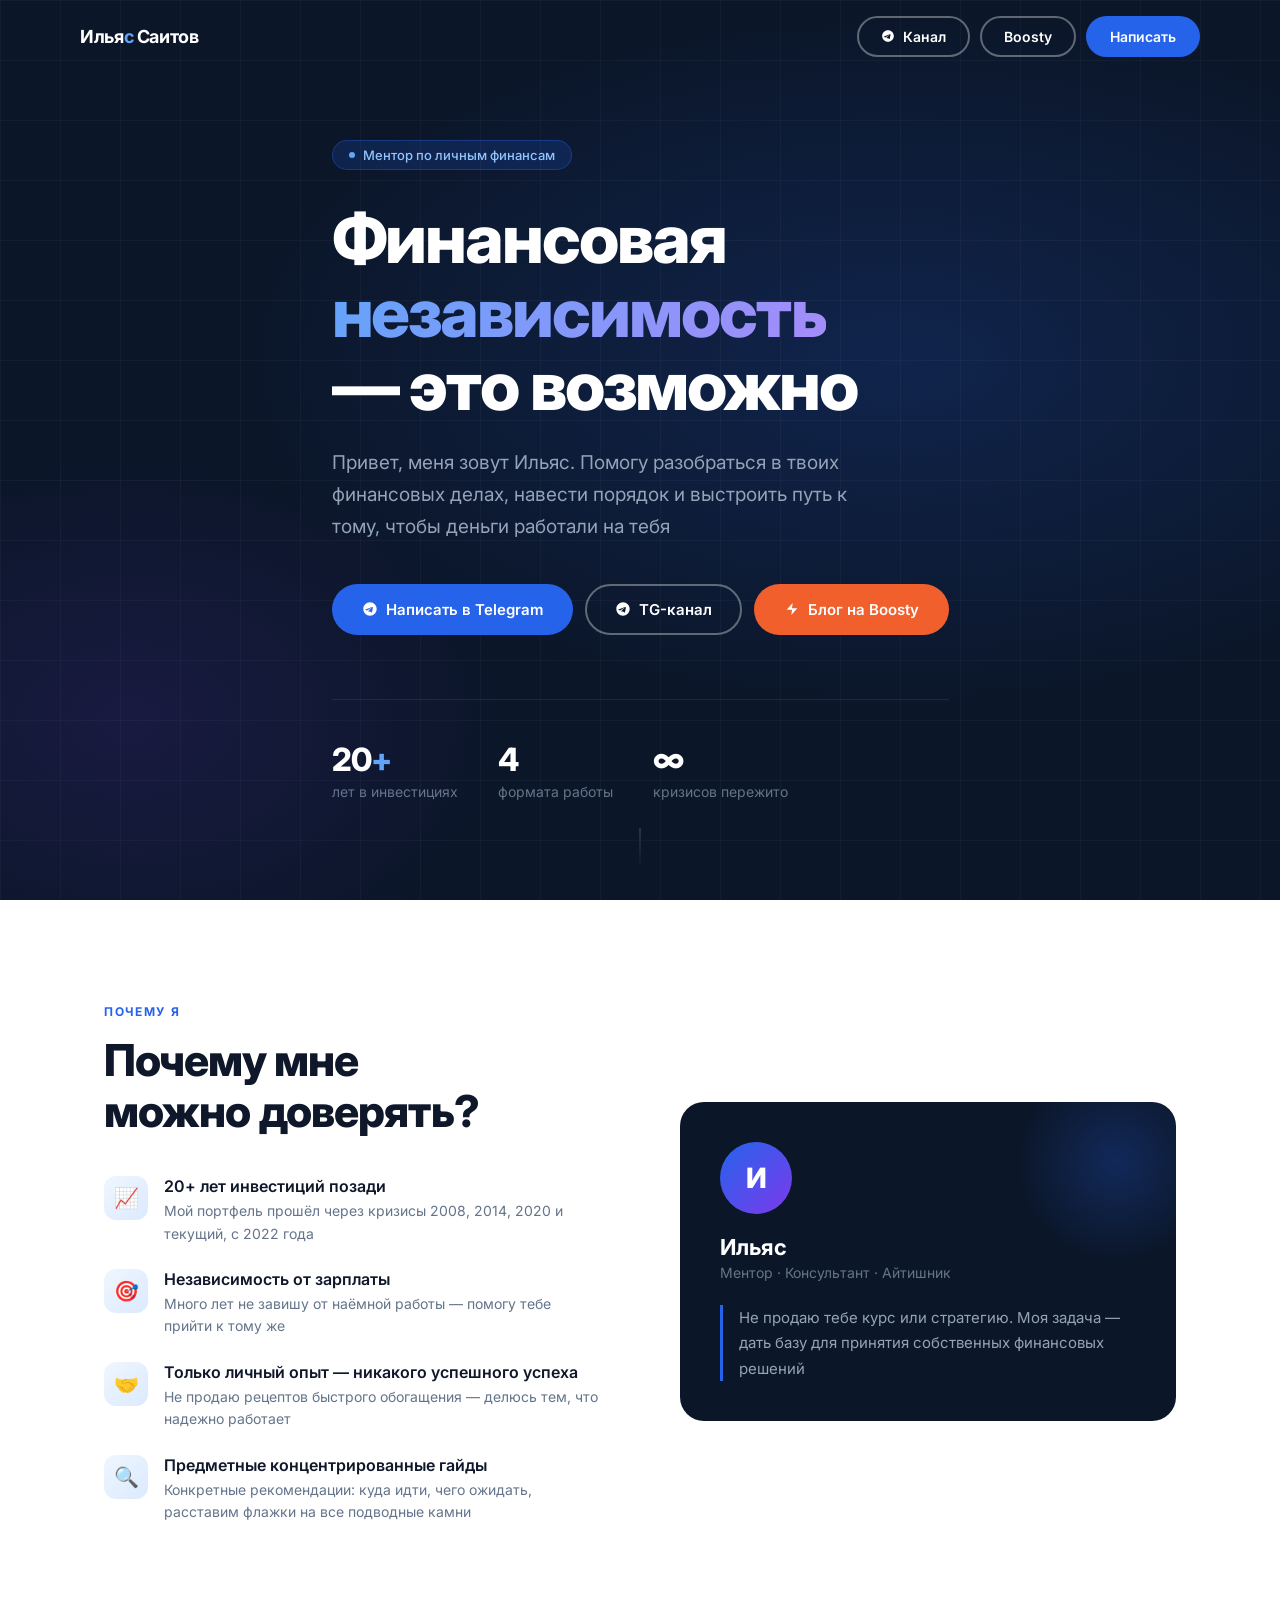
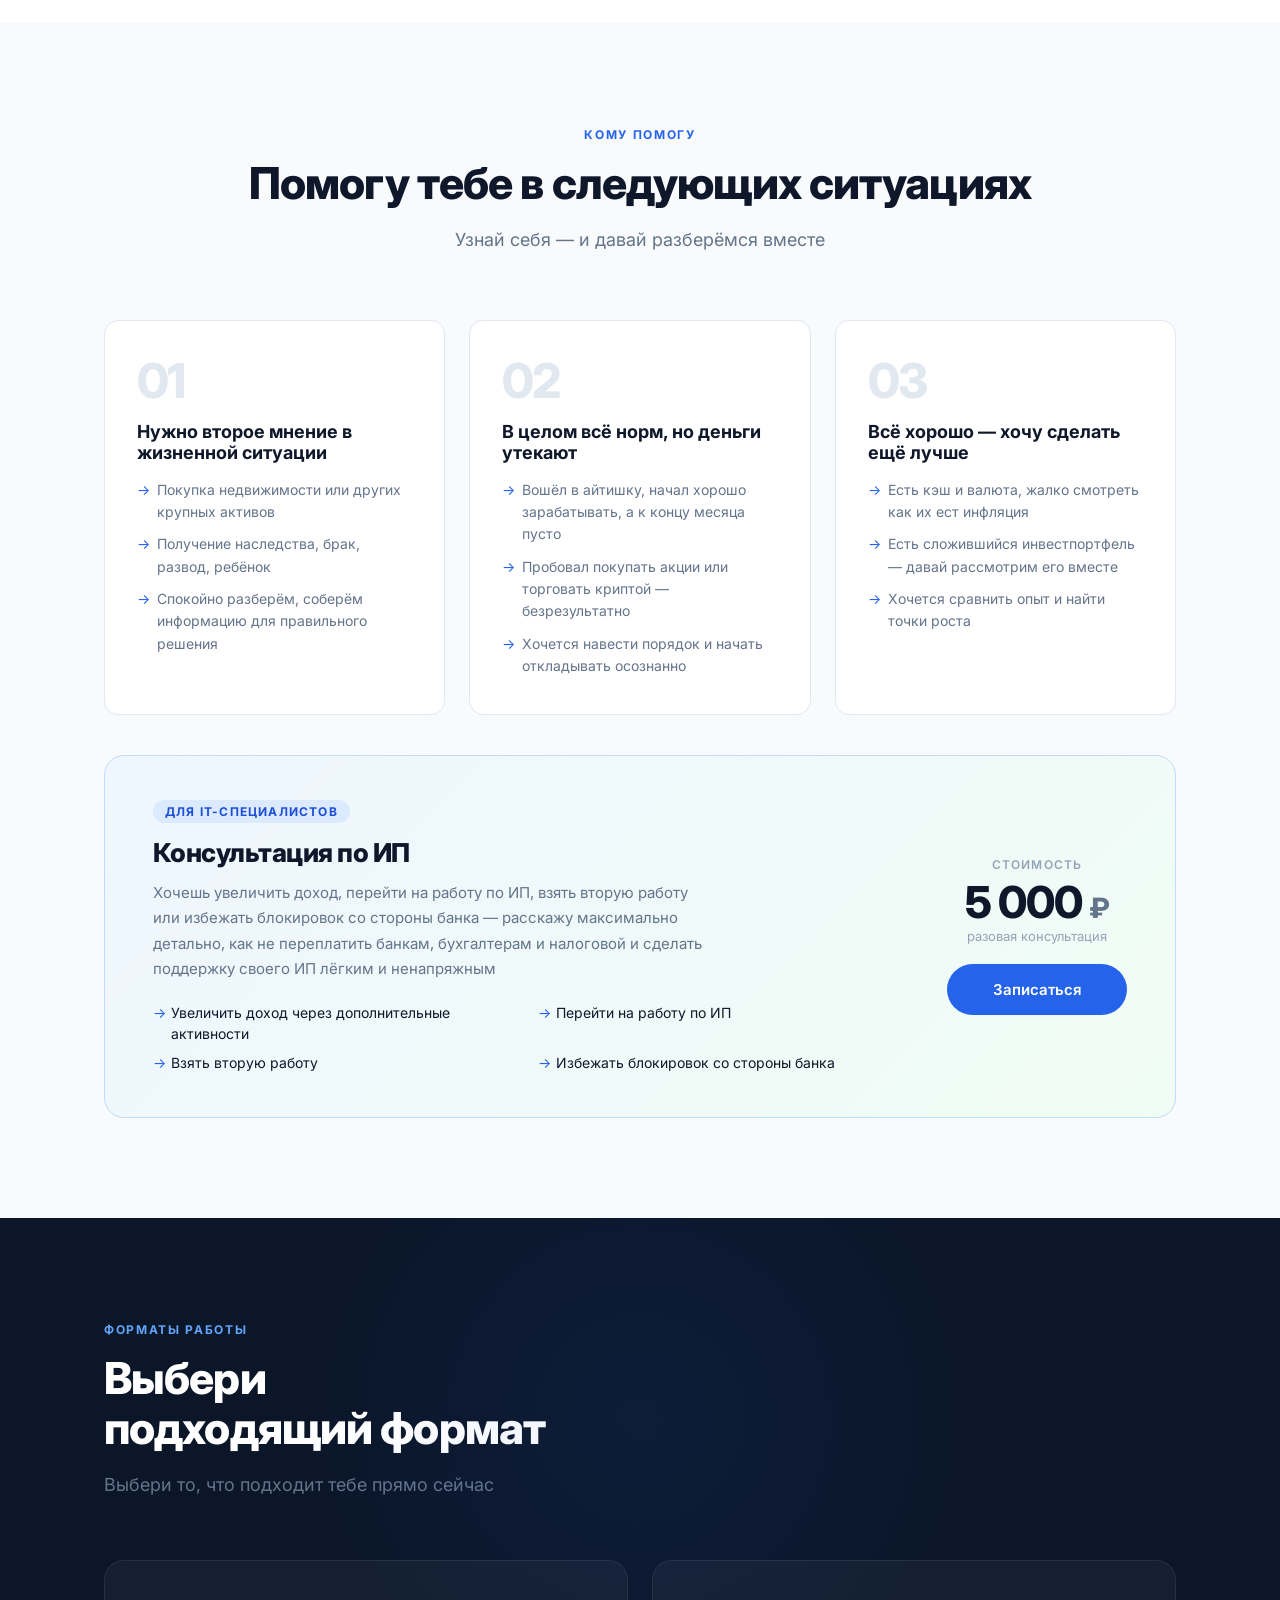
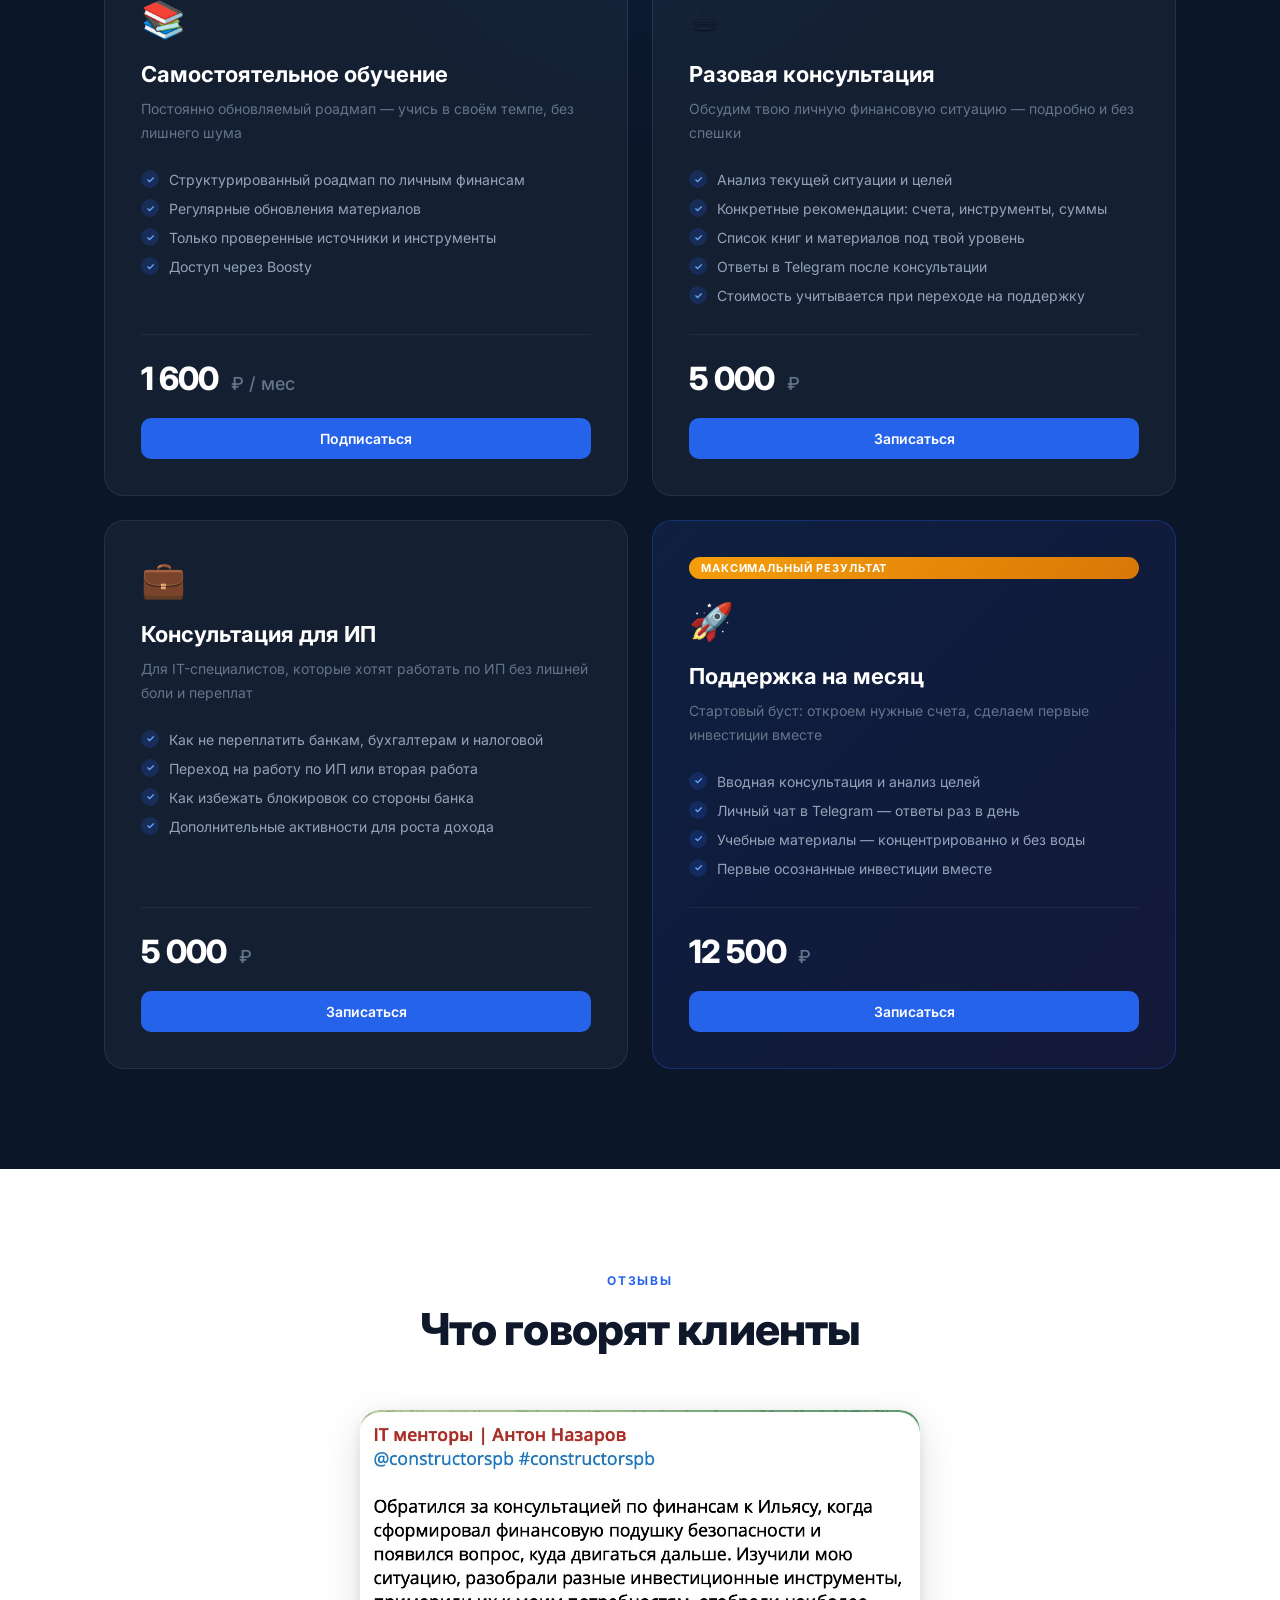
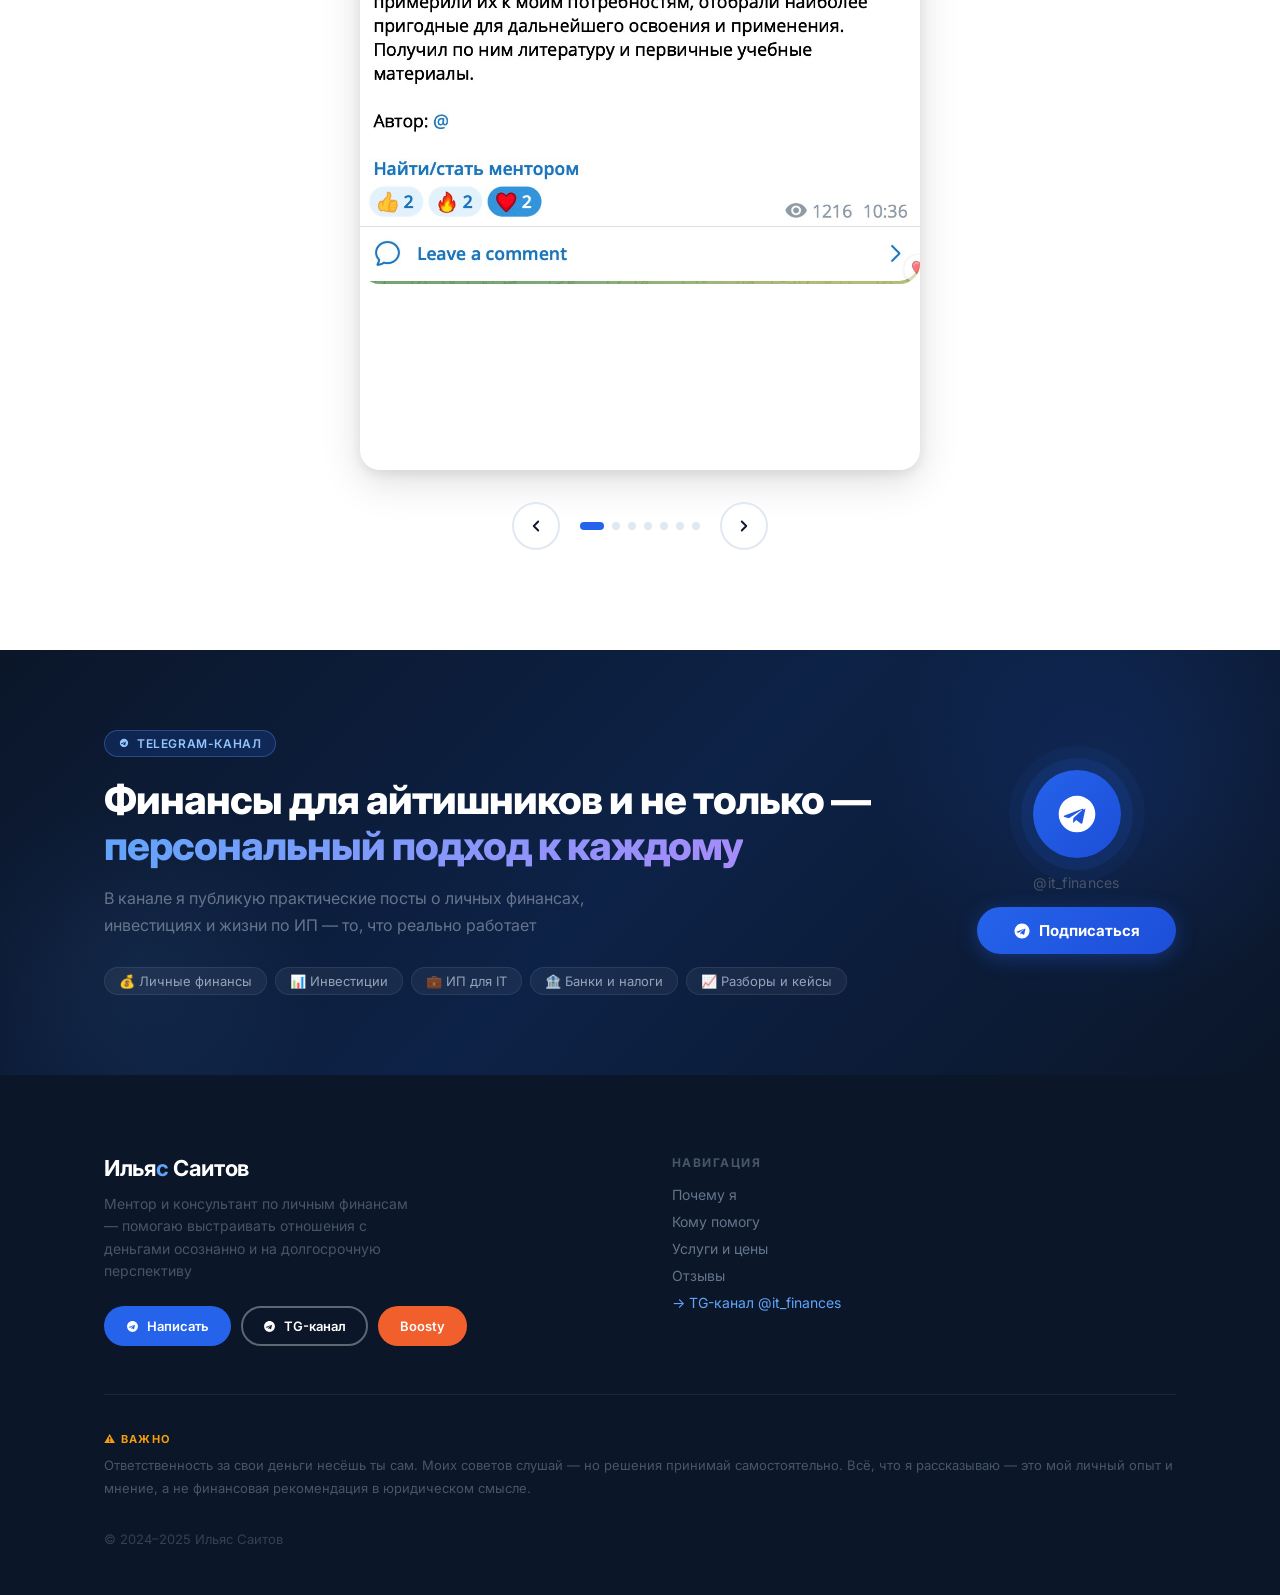
==== commit f8366890: "Refine landing copy" ====
--- a/index.html
+++ b/index.html
@@ -165,15 +165,15 @@
       position: absolute;
       inset: 0;
       background:
-        radial-gradient(ellipse 80% 60% at 70% 40%, rgba(37,99,235,.18) 0%, transparent 65%),
-        radial-gradient(ellipse 50% 50% at 10% 80%, rgba(124,58,237,.12) 0%, transparent 60%);
+              radial-gradient(ellipse 80% 60% at 70% 40%, rgba(37,99,235,.18) 0%, transparent 65%),
+              radial-gradient(ellipse 50% 50% at 10% 80%, rgba(124,58,237,.12) 0%, transparent 60%);
     }
     .hero-grid {
       position: absolute;
       inset: 0;
       background-image:
-        linear-gradient(rgba(255,255,255,.03) 1px, transparent 1px),
-        linear-gradient(90deg, rgba(255,255,255,.03) 1px, transparent 1px);
+              linear-gradient(rgba(255,255,255,.03) 1px, transparent 1px),
+              linear-gradient(90deg, rgba(255,255,255,.03) 1px, transparent 1px);
       background-size: 60px 60px;
     }
     .hero-content {
@@ -1031,446 +1031,446 @@
 </head>
 <body>
 
-  <!-- ─── HEADER ──────────────────────────────────────────────────── -->
-  <header id="header">
-    <div class="header-inner">
-      <div class="logo">Илья<span>с</span> Саитов</div>
-      <div class="header-cta">
+<!-- ─── HEADER ──────────────────────────────────────────────────── -->
+<header id="header">
+  <div class="header-inner">
+    <div class="logo">Илья<span>с</span> Саитов</div>
+    <div class="header-cta">
+      <a href="https://t.me/it_finances" target="_blank" class="btn btn-outline">
+        <svg width="14" height="14" viewBox="0 0 24 24" fill="currentColor"><path d="M12 2C6.48 2 2 6.48 2 12s4.48 10 10 10 10-4.48 10-10S17.52 2 12 2zm4.64 6.8l-1.68 7.92c-.12.56-.44.7-.9.44l-2.5-1.84-1.2 1.16c-.14.14-.26.26-.52.26l.18-2.6 4.68-4.22c.2-.18-.04-.28-.32-.1L7.6 14.36l-2.46-.76c-.53-.17-.54-.53.12-.78l9.6-3.7c.44-.16.83.1.78.68z"/></svg>
+        Канал
+      </a>
+      <a href="https://boosty.to/itfinance" target="_blank" class="btn btn-outline">Boosty</a>
+      <a href="https://t.me/constructorspb" target="_blank" class="btn btn-primary">Написать</a>
+    </div>
+  </div>
+</header>
+
+<!-- ─── HERO ────────────────────────────────────────────────────── -->
+<section id="hero">
+  <div class="hero-bg"></div>
+  <div class="hero-grid"></div>
+  <div class="container">
+    <div class="hero-content">
+      <div class="hero-badge">
+        <div class="hero-badge-dot"></div>
+        Ментор по личным финансам
+      </div>
+      <h1 class="hero-title">
+        Финансовая<br />
+        <em>независимость</em><br />
+        — это возможно
+      </h1>
+      <p class="hero-description">
+        Привет, меня зовут Ильяс. Помогу разобраться в твоих финансовых делах, навести порядок и выстроить путь к тому, чтобы деньги работали на тебя
+      </p>
+      <div class="hero-buttons">
+        <a href="https://t.me/constructorspb" target="_blank" class="btn btn-primary">
+          <svg width="16" height="16" viewBox="0 0 24 24" fill="none"><path d="M12 2C6.48 2 2 6.48 2 12s4.48 10 10 10 10-4.48 10-10S17.52 2 12 2zm4.64 6.8l-1.68 7.92c-.12.56-.44.7-.9.44l-2.5-1.84-1.2 1.16c-.14.14-.26.26-.52.26l.18-2.6 4.68-4.22c.2-.18-.04-.28-.32-.1L7.6 14.36l-2.46-.76c-.53-.17-.54-.53.12-.78l9.6-3.7c.44-.16.83.1.78.68z" fill="currentColor"/></svg>
+          Написать в Telegram
+        </a>
         <a href="https://t.me/it_finances" target="_blank" class="btn btn-outline">
-          <svg width="14" height="14" viewBox="0 0 24 24" fill="currentColor"><path d="M12 2C6.48 2 2 6.48 2 12s4.48 10 10 10 10-4.48 10-10S17.52 2 12 2zm4.64 6.8l-1.68 7.92c-.12.56-.44.7-.9.44l-2.5-1.84-1.2 1.16c-.14.14-.26.26-.52.26l.18-2.6 4.68-4.22c.2-.18-.04-.28-.32-.1L7.6 14.36l-2.46-.76c-.53-.17-.54-.53.12-.78l9.6-3.7c.44-.16.83.1.78.68z"/></svg>
-          Канал
+          <svg width="16" height="16" viewBox="0 0 24 24" fill="currentColor"><path d="M12 2C6.48 2 2 6.48 2 12s4.48 10 10 10 10-4.48 10-10S17.52 2 12 2zm4.64 6.8l-1.68 7.92c-.12.56-.44.7-.9.44l-2.5-1.84-1.2 1.16c-.14.14-.26.26-.52.26l.18-2.6 4.68-4.22c.2-.18-.04-.28-.32-.1L7.6 14.36l-2.46-.76c-.53-.17-.54-.53.12-.78l9.6-3.7c.44-.16.83.1.78.68z"/></svg>
+          TG-канал
         </a>
-        <a href="https://boosty.to/itfinance" target="_blank" class="btn btn-outline">Boosty</a>
-        <a href="https://t.me/constructorspb" target="_blank" class="btn btn-primary">Написать</a>
+        <a href="https://boosty.to/itfinance" target="_blank" class="btn btn-boosty">
+          <svg width="16" height="16" viewBox="0 0 24 24" fill="currentColor"><path d="M13 3L4 13h8l-1 8 9-10h-8z"/></svg>
+          Блог на Boosty
+        </a>
+      </div>
+      <div class="hero-stats">
+        <div>
+          <div class="hero-stat-number">20<span>+</span></div>
+          <div class="hero-stat-label">лет в инвестициях</div>
+        </div>
+        <div>
+          <div class="hero-stat-number">4</div>
+          <div class="hero-stat-label">формата работы</div>
+        </div>
+
+        <div>
+          <div class="hero-stat-number">∞</div>
+          <div class="hero-stat-label">кризисов пережито</div>
+        </div>
       </div>
     </div>
-  </header>
-
-  <!-- ─── HERO ────────────────────────────────────────────────────── -->
-  <section id="hero">
-    <div class="hero-bg"></div>
-    <div class="hero-grid"></div>
-    <div class="container">
-      <div class="hero-content">
-        <div class="hero-badge">
-          <div class="hero-badge-dot"></div>
-          Ментор по личным финансам
-        </div>
-        <h1 class="hero-title">
-          Финансовая<br />
-          <em>независимость</em><br />
-          — это достижимо
-        </h1>
-        <p class="hero-description">
-          Привет, меня зовут Ильяс. Помогу разобраться в твоих финансовых делах, навести порядок и выстроить путь к тому, чтобы деньги работали на тебя — а не ты на них.
+  </div>
+  <div class="hero-scroll">
+    <div class="hero-scroll-line"></div>
+  </div>
+</section>
+
+<!-- ─── TRUST ────────────────────────────────────────────────────── -->
+<section id="trust">
+  <div class="container">
+    <div class="trust-inner">
+      <div>
+        <span class="section-label">Почему я</span>
+        <h2 class="section-title">Почему мне<br />можно доверять?</h2>
+        <div class="trust-items">
+          <div class="trust-item fade-up">
+            <div class="trust-icon">📈</div>
+            <div class="trust-text">
+              <strong>20+ лет инвестиций позади</strong>
+              <p>Мой портфель прошёл через кризисы 2008, 2014, 2020 и текущий, с 2022 года</p>
+            </div>
+          </div>
+          <div class="trust-item fade-up">
+            <div class="trust-icon">🎯</div>
+            <div class="trust-text">
+              <strong>Независимость от зарплаты</strong>
+              <p>Много лет не завишу от наёмной работы — помогу тебе прийти к тому же</p>
+            </div>
+          </div>
+          <div class="trust-item fade-up">
+            <div class="trust-icon">🤝</div>
+            <div class="trust-text">
+              <strong>Только личный опыт — никакого успешного успеха</strong>
+              <p>Не продаю рецептов быстрого обогащения — делюсь тем, что надежно работает</p>
+            </div>
+          </div>
+          <div class="trust-item fade-up">
+            <div class="trust-icon">🔍</div>
+            <div class="trust-text">
+              <strong>Предметные концентрированные гайды</strong>
+              <p>Конкретные рекомендации: куда идти, чего ожидать, расставим флажки на все подводные камни</p>
+            </div>
+          </div>
+        </div>
+      </div>
+      <div class="trust-visual fade-up">
+        <div class="trust-card-main">
+          <div class="trust-card-avatar">И</div>
+          <div class="trust-card-name">Ильяс</div>
+          <div class="trust-card-role">Ментор · Консультант · Айтишник</div>
+          <blockquote class="trust-card-quote">
+            Не продаю тебе курс или стратегию. Моя задача — дать базу для принятия собственных финансовых решений
+          </blockquote>
+        </div>
+      </div>
+    </div>
+  </div>
+</section>
+
+<!-- ─── SCENARIOS ────────────────────────────────────────────────── -->
+<section id="scenarios">
+  <div class="container">
+    <div class="scenarios-header">
+      <span class="section-label">Кому помогу</span>
+      <h2 class="section-title">Помогу тебе в следующих ситуациях</h2>
+      <p class="section-subtitle">Узнай себя — и давай разберёмся вместе</p>
+    </div>
+    <div class="scenarios-grid">
+      <div class="scenario-card fade-up">
+        <div class="scenario-num">01</div>
+        <div class="scenario-title">Нужно второе мнение в жизненной ситуации</div>
+        <ul class="scenario-list">
+          <li>Покупка недвижимости или других крупных активов</li>
+          <li>Получение наследства, брак, развод, ребёнок</li>
+          <li>Спокойно разберём, соберём информацию для правильного решения</li>
+        </ul>
+      </div>
+      <div class="scenario-card fade-up">
+        <div class="scenario-num">02</div>
+        <div class="scenario-title">В целом всё норм, но деньги утекают</div>
+        <ul class="scenario-list">
+          <li>Вошёл в айтишку, начал хорошо зарабатывать, а к концу месяца пусто</li>
+          <li>Пробовал покупать акции или торговать криптой — безрезультатно</li>
+          <li>Хочется навести порядок и начать откладывать осознанно</li>
+        </ul>
+      </div>
+      <div class="scenario-card fade-up">
+        <div class="scenario-num">03</div>
+        <div class="scenario-title">Всё хорошо — хочу сделать ещё лучше</div>
+        <ul class="scenario-list">
+          <li>Есть кэш и валюта, жалко смотреть как их ест инфляция</li>
+          <li>Есть сложившийся инвестпортфель — давай рассмотрим его вместе</li>
+          <li>Хочется сравнить опыт и найти точки роста</li>
+        </ul>
+      </div>
+    </div>
+
+    <!-- ИП-блок -->
+    <div class="ip-highlight fade-up">
+      <div class="ip-highlight-left">
+        <div class="ip-tag">Для IT-специалистов</div>
+        <div class="ip-title">Консультация по ИП</div>
+        <p class="ip-desc">Хочешь увеличить доход, перейти на работу по ИП, взять вторую работу или избежать блокировок со стороны банка — расскажу максимально детально, как не переплатить банкам, бухгалтерам и налоговой и сделать поддержку своего ИП лёгким и ненапряжным</p>
+        <ul class="ip-list">
+          <li>Увеличить доход через дополнительные активности</li>
+          <li>Перейти на работу по ИП</li>
+          <li>Взять вторую работу</li>
+          <li>Избежать блокировок со стороны банка</li>
+        </ul>
+      </div>
+      <div class="ip-highlight-right">
+        <div class="ip-price-label">Стоимость</div>
+        <div class="ip-price">5 000 <span>₽</span></div>
+        <div class="ip-price-note">разовая консультация</div>
+        <a href="https://t.me/constructorspb" target="_blank" class="btn btn-primary ip-cta">Записаться</a>
+      </div>
+    </div>
+  </div>
+</section>
+
+<!-- ─── SERVICES ──────────────────────────────────────────────────── -->
+<section id="services">
+  <div class="container">
+    <div class="services-header">
+      <span class="section-label" style="color:#60a5fa;">Форматы работы</span>
+      <h2 class="section-title light">Выбери<br />подходящий формат</h2>
+      <p class="section-subtitle">Выбери то, что подходит тебе прямо сейчас</p>
+    </div>
+    <div class="services-grid">
+
+      <!-- Самостоятельное обучение -->
+      <div class="service-card fade-up">
+        <div class="service-img-icon">📚</div>
+        <div class="service-title">Самостоятельное обучение</div>
+        <div class="service-description">Постоянно обновляемый роадмап — учись в своём темпе, без лишнего шума</div>
+        <div class="service-features">
+          <div class="service-feature"><div class="service-feature-check"></div>Структурированный роадмап по личным финансам</div>
+          <div class="service-feature"><div class="service-feature-check"></div>Регулярные обновления материалов</div>
+          <div class="service-feature"><div class="service-feature-check"></div>Только проверенные источники и инструменты</div>
+          <div class="service-feature"><div class="service-feature-check"></div>Доступ через Boosty</div>
+        </div>
+        <div class="service-price-row">
+          <div class="service-price">1 600</div>
+          <div class="service-price-currency">₽ / мес</div>
+        </div>
+        <div class="service-cta">
+          <a href="https://boosty.to/itfinance" target="_blank" class="btn-service btn-service-primary">Подписаться</a>
+        </div>
+      </div>
+
+      <!-- Разовая консультация -->
+      <div class="service-card fade-up">
+        <div class="service-img-icon">☕</div>
+        <div class="service-title">Разовая консультация</div>
+        <div class="service-description">Обсудим твою личную финансовую ситуацию — подробно и без спешки</div>
+        <div class="service-features">
+          <div class="service-feature"><div class="service-feature-check"></div>Анализ текущей ситуации и целей</div>
+          <div class="service-feature"><div class="service-feature-check"></div>Конкретные рекомендации: счета, инструменты, суммы</div>
+          <div class="service-feature"><div class="service-feature-check"></div>Список книг и материалов под твой уровень</div>
+          <div class="service-feature"><div class="service-feature-check"></div>Ответы в Telegram после консультации</div>
+          <div class="service-feature"><div class="service-feature-check"></div>Стоимость учитывается при переходе на поддержку</div>
+        </div>
+        <div class="service-price-row">
+          <div class="service-price">5 000</div>
+          <div class="service-price-currency">₽</div>
+        </div>
+        <div class="service-cta">
+          <a href="https://t.me/constructorspb" target="_blank" class="btn-service btn-service-primary">Записаться</a>
+        </div>
+      </div>
+
+      <!-- Консультация для ИП -->
+      <div class="service-card fade-up">
+        <div class="service-img-icon">💼</div>
+        <div class="service-title">Консультация для ИП</div>
+        <div class="service-description">Для IT-специалистов, которые хотят работать по ИП без лишней боли и переплат</div>
+        <div class="service-features">
+          <div class="service-feature"><div class="service-feature-check"></div>Как не переплатить банкам, бухгалтерам и налоговой</div>
+          <div class="service-feature"><div class="service-feature-check"></div>Переход на работу по ИП или вторая работа</div>
+          <div class="service-feature"><div class="service-feature-check"></div>Как избежать блокировок со стороны банка</div>
+          <div class="service-feature"><div class="service-feature-check"></div>Дополнительные активности для роста дохода</div>
+        </div>
+        <div class="service-price-row">
+          <div class="service-price">5 000</div>
+          <div class="service-price-currency">₽</div>
+        </div>
+        <div class="service-cta">
+          <a href="https://t.me/constructorspb" target="_blank" class="btn-service btn-service-primary">Записаться</a>
+        </div>
+      </div>
+
+      <!-- Поддержка на месяц -->
+      <div class="service-card featured fade-up">
+        <div class="service-badge">Максимальный результат</div>
+        <div class="service-img-icon">🚀</div>
+        <div class="service-title">Поддержка на месяц</div>
+        <div class="service-description">Стартовый буст: откроем нужные счета, сделаем первые инвестиции вместе</div>
+        <div class="service-features">
+          <div class="service-feature"><div class="service-feature-check"></div>Вводная консультация и анализ целей</div>
+          <div class="service-feature"><div class="service-feature-check"></div>Личный чат в Telegram — ответы раз в день</div>
+          <div class="service-feature"><div class="service-feature-check"></div>Учебные материалы — концентрированно и без воды</div>
+          <div class="service-feature"><div class="service-feature-check"></div>Первые осознанные инвестиции вместе</div>
+        </div>
+        <div class="service-price-row">
+          <div class="service-price">12 500</div>
+          <div class="service-price-currency">₽</div>
+        </div>
+        <div class="service-cta">
+          <a href="https://t.me/constructorspb" target="_blank" class="btn-service btn-service-primary">Записаться</a>
+        </div>
+      </div>
+
+    </div>
+  </div>
+</section>
+
+<!-- ─── REVIEWS ───────────────────────────────────────────────────── -->
+<section id="reviews">
+  <div class="container">
+    <div class="reviews-header">
+      <span class="section-label">Отзывы</span>
+      <h2 class="section-title">Что говорят клиенты</h2>
+    </div>
+    <div class="carousel">
+      <div class="carousel-track-wrapper">
+        <div class="carousel-track" id="carouselTrack">
+          <div class="carousel-slide"><img src="img/reviews/1.png" alt="Отзыв 1" loading="lazy" /></div>
+          <div class="carousel-slide"><img src="img/reviews/2.png" alt="Отзыв 2" loading="lazy" /></div>
+          <div class="carousel-slide"><img src="img/reviews/3.png" alt="Отзыв 3" loading="lazy" /></div>
+          <div class="carousel-slide"><img src="img/reviews/4.png" alt="Отзыв 4" loading="lazy" /></div>
+          <div class="carousel-slide"><img src="img/reviews/5.png" alt="Отзыв 5" loading="lazy" /></div>
+          <div class="carousel-slide"><img src="img/reviews/6.png" alt="Отзыв 6" loading="lazy" /></div>
+          <div class="carousel-slide"><img src="img/reviews/7.png" alt="Отзыв 7" loading="lazy" /></div>
+        </div>
+      </div>
+      <div class="carousel-controls">
+        <button class="carousel-btn" id="prevBtn" aria-label="Назад">
+          <svg viewBox="0 0 24 24" fill="none" stroke="currentColor" stroke-width="2.5" stroke-linecap="round" stroke-linejoin="round"><polyline points="15 18 9 12 15 6"/></svg>
+        </button>
+        <div class="carousel-dots" id="carouselDots"></div>
+        <button class="carousel-btn" id="nextBtn" aria-label="Вперёд">
+          <svg viewBox="0 0 24 24" fill="none" stroke="currentColor" stroke-width="2.5" stroke-linecap="round" stroke-linejoin="round"><polyline points="9 18 15 12 9 6"/></svg>
+        </button>
+      </div>
+    </div>
+  </div>
+</section>
+
+<!-- ─── CHANNEL ─────────────────────────────────────────────────── -->
+<section id="channel">
+  <div class="container">
+    <div class="channel-inner">
+      <div class="channel-left fade-up">
+        <div class="channel-badge">
+          <svg width="10" height="10" viewBox="0 0 24 24" fill="#93c5fd"><path d="M12 2C6.48 2 2 6.48 2 12s4.48 10 10 10 10-4.48 10-10S17.52 2 12 2zm4.64 6.8l-1.68 7.92c-.12.56-.44.7-.9.44l-2.5-1.84-1.2 1.16c-.14.14-.26.26-.52.26l.18-2.6 4.68-4.22c.2-.18-.04-.28-.32-.1L7.6 14.36l-2.46-.76c-.53-.17-.54-.53.12-.78l9.6-3.7c.44-.16.83.1.78.68z"/></svg>
+          Telegram-канал
+        </div>
+        <h2 class="channel-title">
+          Финансы для айтишников и не только —<br />
+          <em>персональный подход к каждому</em>
+        </h2>
+        <p class="channel-desc">
+          В канале я публикую практические посты о личных финансах, инвестициях и жизни по ИП — то, что реально работает
         </p>
-        <div class="hero-buttons">
-          <a href="https://t.me/constructorspb" target="_blank" class="btn btn-primary">
-            <svg width="16" height="16" viewBox="0 0 24 24" fill="none"><path d="M12 2C6.48 2 2 6.48 2 12s4.48 10 10 10 10-4.48 10-10S17.52 2 12 2zm4.64 6.8l-1.68 7.92c-.12.56-.44.7-.9.44l-2.5-1.84-1.2 1.16c-.14.14-.26.26-.52.26l.18-2.6 4.68-4.22c.2-.18-.04-.28-.32-.1L7.6 14.36l-2.46-.76c-.53-.17-.54-.53.12-.78l9.6-3.7c.44-.16.83.1.78.68z" fill="currentColor"/></svg>
-            Написать в Telegram
+        <div class="channel-topics">
+          <span class="channel-topic">💰 Личные финансы</span>
+          <span class="channel-topic">📊 Инвестиции</span>
+          <span class="channel-topic">💼 ИП для IT</span>
+          <span class="channel-topic">🏦 Банки и налоги</span>
+          <span class="channel-topic">📈 Разборы и кейсы</span>
+        </div>
+      </div>
+      <div class="channel-right fade-up">
+        <div class="channel-tg-icon">
+          <svg viewBox="0 0 24 24" fill="white"><path d="M12 2C6.48 2 2 6.48 2 12s4.48 10 10 10 10-4.48 10-10S17.52 2 12 2zm4.64 6.8l-1.68 7.92c-.12.56-.44.7-.9.44l-2.5-1.84-1.2 1.16c-.14.14-.26.26-.52.26l.18-2.6 4.68-4.22c.2-.18-.04-.28-.32-.1L7.6 14.36l-2.46-.76c-.53-.17-.54-.53.12-.78l9.6-3.7c.44-.16.83.1.78.68z"/></svg>
+        </div>
+        <div class="channel-handle">@it_finances</div>
+        <a href="https://t.me/it_finances" target="_blank" class="btn-channel">
+          <svg width="18" height="18" viewBox="0 0 24 24" fill="currentColor"><path d="M12 2C6.48 2 2 6.48 2 12s4.48 10 10 10 10-4.48 10-10S17.52 2 12 2zm4.64 6.8l-1.68 7.92c-.12.56-.44.7-.9.44l-2.5-1.84-1.2 1.16c-.14.14-.26.26-.52.26l.18-2.6 4.68-4.22c.2-.18-.04-.28-.32-.1L7.6 14.36l-2.46-.76c-.53-.17-.54-.53.12-.78l9.6-3.7c.44-.16.83.1.78.68z"/></svg>
+          Подписаться
+        </a>
+      </div>
+    </div>
+  </div>
+</section>
+
+<!-- ─── FOOTER ────────────────────────────────────────────────────── -->
+<footer>
+  <div class="container">
+    <div class="footer-inner">
+      <div>
+        <div class="footer-logo">Илья<span>с</span> Саитов</div>
+        <p class="footer-tagline">Ментор и консультант по личным финансам — помогаю выстраивать отношения с деньгами осознанно и на долгосрочную перспективу</p>
+        <div style="display:flex; gap:10px; margin-top:24px; flex-wrap:wrap;">
+          <a href="https://t.me/constructorspb" target="_blank" class="btn btn-primary" style="padding:10px 20px; font-size:13px;">
+            <svg width="13" height="13" viewBox="0 0 24 24" fill="currentColor"><path d="M12 2C6.48 2 2 6.48 2 12s4.48 10 10 10 10-4.48 10-10S17.52 2 12 2zm4.64 6.8l-1.68 7.92c-.12.56-.44.7-.9.44l-2.5-1.84-1.2 1.16c-.14.14-.26.26-.52.26l.18-2.6 4.68-4.22c.2-.18-.04-.28-.32-.1L7.6 14.36l-2.46-.76c-.53-.17-.54-.53.12-.78l9.6-3.7c.44-.16.83.1.78.68z"/></svg>
+            Написать
           </a>
-          <a href="https://t.me/it_finances" target="_blank" class="btn btn-outline">
-            <svg width="16" height="16" viewBox="0 0 24 24" fill="currentColor"><path d="M12 2C6.48 2 2 6.48 2 12s4.48 10 10 10 10-4.48 10-10S17.52 2 12 2zm4.64 6.8l-1.68 7.92c-.12.56-.44.7-.9.44l-2.5-1.84-1.2 1.16c-.14.14-.26.26-.52.26l.18-2.6 4.68-4.22c.2-.18-.04-.28-.32-.1L7.6 14.36l-2.46-.76c-.53-.17-.54-.53.12-.78l9.6-3.7c.44-.16.83.1.78.68z"/></svg>
+          <a href="https://t.me/it_finances" target="_blank" class="btn btn-outline" style="padding:10px 20px; font-size:13px;">
+            <svg width="13" height="13" viewBox="0 0 24 24" fill="currentColor"><path d="M12 2C6.48 2 2 6.48 2 12s4.48 10 10 10 10-4.48 10-10S17.52 2 12 2zm4.64 6.8l-1.68 7.92c-.12.56-.44.7-.9.44l-2.5-1.84-1.2 1.16c-.14.14-.26.26-.52.26l.18-2.6 4.68-4.22c.2-.18-.04-.28-.32-.1L7.6 14.36l-2.46-.76c-.53-.17-.54-.53.12-.78l9.6-3.7c.44-.16.83.1.78.68z"/></svg>
             TG-канал
           </a>
-          <a href="https://boosty.to/itfinance" target="_blank" class="btn btn-boosty">
-            <svg width="16" height="16" viewBox="0 0 24 24" fill="currentColor"><path d="M13 3L4 13h8l-1 8 9-10h-8z"/></svg>
-            Блог на Boosty
-          </a>
-        </div>
-        <div class="hero-stats">
-          <div>
-            <div class="hero-stat-number">20<span>+</span></div>
-            <div class="hero-stat-label">лет в инвестициях</div>
-          </div>
-          <div>
-            <div class="hero-stat-number">4</div>
-            <div class="hero-stat-label">формата работы</div>
-          </div>
-
-          <div>
-            <div class="hero-stat-number">∞</div>
-            <div class="hero-stat-label">кризисов пережито</div>
-          </div>
-        </div>
+          <a href="https://boosty.to/itfinance" target="_blank" class="btn btn-boosty" style="padding:10px 20px; font-size:13px;">Boosty</a>
+        </div>
+      </div>
+      <div>
+        <div class="footer-links-title">Навигация</div>
+        <nav class="footer-links">
+          <a href="#trust">Почему я</a>
+          <a href="#scenarios">Кому помогу</a>
+          <a href="#services">Услуги и цены</a>
+          <a href="#reviews">Отзывы</a>
+          <a href="https://t.me/it_finances" target="_blank" style="color:#60a5fa;">→ TG-канал @it_finances</a>
+        </nav>
       </div>
     </div>
-    <div class="hero-scroll">
-      <div class="hero-scroll-line"></div>
+    <div class="footer-bottom">
+      <div class="disclaimer-box">
+        <div class="disclaimer-label">⚠️ Важно</div>
+        <p class="disclaimer-text">
+          Ответственность за свои деньги несёшь ты сам. Моих советов слушай — но решения принимай самостоятельно. Всё, что я рассказываю — это мой личный опыт и мнение, а не финансовая рекомендация в юридическом смысле.
+        </p>
+      </div>
     </div>
-  </section>
-
-  <!-- ─── TRUST ────────────────────────────────────────────────────── -->
-  <section id="trust">
-    <div class="container">
-      <div class="trust-inner">
-        <div>
-          <span class="section-label">Почему я</span>
-          <h2 class="section-title">Почему мне<br />можно доверять?</h2>
-          <div class="trust-items">
-            <div class="trust-item fade-up">
-              <div class="trust-icon">📈</div>
-              <div class="trust-text">
-                <strong>20 лет инвестиций за плечами</strong>
-                <p>Мой портфель прошёл через кризисы 2008, 2014, 2020 и текущий, с 2022 года</p>
-              </div>
-            </div>
-            <div class="trust-item fade-up">
-              <div class="trust-icon">🎯</div>
-              <div class="trust-text">
-                <strong>Независимость от зарплаты — реальность</strong>
-                <p>Много лет не завишу от наёмной работы — помогу тебе прийти к тому же</p>
-              </div>
-            </div>
-            <div class="trust-item fade-up">
-              <div class="trust-icon">🤝</div>
-              <div class="trust-text">
-                <strong>Только личный опыт — никакого успех-коучинга</strong>
-                <p>Не продаю рецептов быстрого обогащения — делюсь тем, что работает у меня</p>
-              </div>
-            </div>
-            <div class="trust-item fade-up">
-              <div class="trust-icon">🔍</div>
-              <div class="trust-text">
-                <strong>Предметные советы без воды</strong>
-                <p>Конкретные рекомендации: куда идти, что открывать, сколько ждать и чего ожидать</p>
-              </div>
-            </div>
-          </div>
-        </div>
-        <div class="trust-visual fade-up">
-          <div class="trust-card-main">
-            <div class="trust-card-avatar">И</div>
-            <div class="trust-card-name">Ильяс Саитов</div>
-            <div class="trust-card-role">Инвестор · Ментор · Консультант</div>
-            <blockquote class="trust-card-quote">
-              Моя цель — не продать тебе курс или стратегию. Моя цель — чтобы ты сам разобрался, принял осознанные решения и перестал тревожиться о деньгах
-            </blockquote>
-          </div>
-        </div>
-      </div>
-    </div>
-  </section>
-
-  <!-- ─── SCENARIOS ────────────────────────────────────────────────── -->
-  <section id="scenarios">
-    <div class="container">
-      <div class="scenarios-header">
-        <span class="section-label">Кому помогу</span>
-        <h2 class="section-title">Помогу тебе в следующих ситуациях</h2>
-        <p class="section-subtitle">Узнай себя — и давай разберёмся вместе</p>
-      </div>
-      <div class="scenarios-grid">
-        <div class="scenario-card fade-up">
-          <div class="scenario-num">01</div>
-          <div class="scenario-title">Нужно второе мнение в жизненной ситуации</div>
-          <ul class="scenario-list">
-            <li>Покупка недвижимости или других крупных активов</li>
-            <li>Получение наследства, брак, развод, ребёнок</li>
-            <li>Спокойно разберём, соберём информацию для правильного решения</li>
-          </ul>
-        </div>
-        <div class="scenario-card fade-up">
-          <div class="scenario-num">02</div>
-          <div class="scenario-title">В целом всё норм, но деньги утекают</div>
-          <ul class="scenario-list">
-            <li>Вошёл в айтишку, начал хорошо зарабатывать, а к концу месяца пусто</li>
-            <li>Пробовал покупать акции или торговать криптой — безрезультатно</li>
-            <li>Хочется навести порядок и начать откладывать осознанно</li>
-          </ul>
-        </div>
-        <div class="scenario-card fade-up">
-          <div class="scenario-num">03</div>
-          <div class="scenario-title">Всё хорошо — хочу сделать ещё лучше</div>
-          <ul class="scenario-list">
-            <li>Есть кэш и валюта, жалко смотреть как их ест инфляция</li>
-            <li>Есть сложившийся инвестпортфель — давай рассмотрим его вместе</li>
-            <li>Хочется сравнить опыт и найти точки роста</li>
-          </ul>
-        </div>
-      </div>
-
-      <!-- ИП-блок -->
-      <div class="ip-highlight fade-up">
-        <div class="ip-highlight-left">
-          <div class="ip-tag">Для IT-специалистов</div>
-          <div class="ip-title">Консультация по ИП</div>
-          <p class="ip-desc">Хочешь увеличить доход, перейти на работу по ИП, взять вторую работу или избежать блокировок со стороны банка — расскажу максимально детально, как не переплатить банкам, бухгалтерам и налоговой и сделать поддержку своего ИП лёгким и ненапряжным</p>
-          <ul class="ip-list">
-            <li>Увеличить доход через дополнительные активности</li>
-            <li>Перейти на работу по ИП</li>
-            <li>Взять вторую работу</li>
-            <li>Избежать блокировок со стороны банка</li>
-          </ul>
-        </div>
-        <div class="ip-highlight-right">
-          <div class="ip-price-label">Стоимость</div>
-          <div class="ip-price">5 000 <span>₽</span></div>
-          <div class="ip-price-note">разовая консультация</div>
-          <a href="https://t.me/constructorspb" target="_blank" class="btn btn-primary ip-cta">Записаться</a>
-        </div>
-      </div>
-    </div>
-  </section>
-
-  <!-- ─── SERVICES ──────────────────────────────────────────────────── -->
-  <section id="services">
-    <div class="container">
-      <div class="services-header">
-        <span class="section-label" style="color:#60a5fa;">Форматы работы</span>
-        <h2 class="section-title light">Выбери<br />подходящий формат</h2>
-        <p class="section-subtitle">Выбери то, что подходит тебе прямо сейчас</p>
-      </div>
-      <div class="services-grid">
-
-        <!-- Самостоятельное обучение -->
-        <div class="service-card fade-up">
-          <div class="service-img-icon">📚</div>
-          <div class="service-title">Самостоятельное обучение</div>
-          <div class="service-description">Постоянно обновляемый роадмап — учись в своём темпе, без лишнего шума</div>
-          <div class="service-features">
-            <div class="service-feature"><div class="service-feature-check"></div>Структурированный роадмап по личным финансам</div>
-            <div class="service-feature"><div class="service-feature-check"></div>Регулярные обновления материалов</div>
-            <div class="service-feature"><div class="service-feature-check"></div>Только проверенные источники и инструменты</div>
-            <div class="service-feature"><div class="service-feature-check"></div>Доступ через Boosty</div>
-          </div>
-          <div class="service-price-row">
-            <div class="service-price">1 600</div>
-            <div class="service-price-currency">₽ / мес</div>
-          </div>
-          <div class="service-cta">
-            <a href="https://boosty.to/itfinance" target="_blank" class="btn-service btn-service-primary">Подписаться</a>
-          </div>
-        </div>
-
-        <!-- Разовая консультация -->
-        <div class="service-card fade-up">
-          <div class="service-img-icon">☕</div>
-          <div class="service-title">Разовая консультация</div>
-          <div class="service-description">Обсудим твою личную финансовую ситуацию — подробно и без спешки</div>
-          <div class="service-features">
-            <div class="service-feature"><div class="service-feature-check"></div>Анализ текущей ситуации и целей</div>
-            <div class="service-feature"><div class="service-feature-check"></div>Конкретные рекомендации: счета, инструменты, суммы</div>
-            <div class="service-feature"><div class="service-feature-check"></div>Список книг и материалов под твой уровень</div>
-            <div class="service-feature"><div class="service-feature-check"></div>Ответы в Telegram после консультации</div>
-            <div class="service-feature"><div class="service-feature-check"></div>Стоимость учитывается при переходе на поддержку</div>
-          </div>
-          <div class="service-price-row">
-            <div class="service-price">5 000</div>
-            <div class="service-price-currency">₽</div>
-          </div>
-          <div class="service-cta">
-            <a href="https://t.me/constructorspb" target="_blank" class="btn-service btn-service-primary">Записаться</a>
-          </div>
-        </div>
-
-        <!-- Консультация для ИП -->
-        <div class="service-card fade-up">
-          <div class="service-img-icon">💼</div>
-          <div class="service-title">Консультация для ИП</div>
-          <div class="service-description">Для IT-специалистов, которые хотят работать по ИП без лишней боли и переплат</div>
-          <div class="service-features">
-            <div class="service-feature"><div class="service-feature-check"></div>Как не переплатить банкам, бухгалтерам и налоговой</div>
-            <div class="service-feature"><div class="service-feature-check"></div>Переход на работу по ИП или вторая работа</div>
-            <div class="service-feature"><div class="service-feature-check"></div>Как избежать блокировок со стороны банка</div>
-            <div class="service-feature"><div class="service-feature-check"></div>Дополнительные активности для роста дохода</div>
-          </div>
-          <div class="service-price-row">
-            <div class="service-price">5 000</div>
-            <div class="service-price-currency">₽</div>
-          </div>
-          <div class="service-cta">
-            <a href="https://t.me/constructorspb" target="_blank" class="btn-service btn-service-primary">Записаться</a>
-          </div>
-        </div>
-
-        <!-- Поддержка на месяц -->
-        <div class="service-card featured fade-up">
-          <div class="service-badge">Максимальный результат</div>
-          <div class="service-img-icon">🚀</div>
-          <div class="service-title">Поддержка на месяц</div>
-          <div class="service-description">Стартовый буст: откроем нужные счета, сделаем первые инвестиции вместе</div>
-          <div class="service-features">
-            <div class="service-feature"><div class="service-feature-check"></div>Вводная консультация и анализ целей</div>
-            <div class="service-feature"><div class="service-feature-check"></div>Личный чат в Telegram — ответы раз в день</div>
-            <div class="service-feature"><div class="service-feature-check"></div>Учебные материалы — концентрированно и без воды</div>
-            <div class="service-feature"><div class="service-feature-check"></div>Первые осознанные инвестиции вместе</div>
-          </div>
-          <div class="service-price-row">
-            <div class="service-price">12 500</div>
-            <div class="service-price-currency">₽</div>
-          </div>
-          <div class="service-cta">
-            <a href="https://t.me/constructorspb" target="_blank" class="btn-service btn-service-primary">Записаться</a>
-          </div>
-        </div>
-
-      </div>
-    </div>
-  </section>
-
-  <!-- ─── REVIEWS ───────────────────────────────────────────────────── -->
-  <section id="reviews">
-    <div class="container">
-      <div class="reviews-header">
-        <span class="section-label">Отзывы</span>
-        <h2 class="section-title">Что говорят клиенты</h2>
-      </div>
-      <div class="carousel">
-        <div class="carousel-track-wrapper">
-          <div class="carousel-track" id="carouselTrack">
-            <div class="carousel-slide"><img src="img/reviews/1.png" alt="Отзыв 1" loading="lazy" /></div>
-            <div class="carousel-slide"><img src="img/reviews/2.png" alt="Отзыв 2" loading="lazy" /></div>
-            <div class="carousel-slide"><img src="img/reviews/3.png" alt="Отзыв 3" loading="lazy" /></div>
-            <div class="carousel-slide"><img src="img/reviews/4.png" alt="Отзыв 4" loading="lazy" /></div>
-            <div class="carousel-slide"><img src="img/reviews/5.png" alt="Отзыв 5" loading="lazy" /></div>
-            <div class="carousel-slide"><img src="img/reviews/6.png" alt="Отзыв 6" loading="lazy" /></div>
-            <div class="carousel-slide"><img src="img/reviews/7.png" alt="Отзыв 7" loading="lazy" /></div>
-          </div>
-        </div>
-        <div class="carousel-controls">
-          <button class="carousel-btn" id="prevBtn" aria-label="Назад">
-            <svg viewBox="0 0 24 24" fill="none" stroke="currentColor" stroke-width="2.5" stroke-linecap="round" stroke-linejoin="round"><polyline points="15 18 9 12 15 6"/></svg>
-          </button>
-          <div class="carousel-dots" id="carouselDots"></div>
-          <button class="carousel-btn" id="nextBtn" aria-label="Вперёд">
-            <svg viewBox="0 0 24 24" fill="none" stroke="currentColor" stroke-width="2.5" stroke-linecap="round" stroke-linejoin="round"><polyline points="9 18 15 12 9 6"/></svg>
-          </button>
-        </div>
-      </div>
-    </div>
-  </section>
-
-  <!-- ─── CHANNEL ─────────────────────────────────────────────────── -->
-  <section id="channel">
-    <div class="container">
-      <div class="channel-inner">
-        <div class="channel-left fade-up">
-          <div class="channel-badge">
-            <svg width="10" height="10" viewBox="0 0 24 24" fill="#93c5fd"><path d="M12 2C6.48 2 2 6.48 2 12s4.48 10 10 10 10-4.48 10-10S17.52 2 12 2zm4.64 6.8l-1.68 7.92c-.12.56-.44.7-.9.44l-2.5-1.84-1.2 1.16c-.14.14-.26.26-.52.26l.18-2.6 4.68-4.22c.2-.18-.04-.28-.32-.1L7.6 14.36l-2.46-.76c-.53-.17-.54-.53.12-.78l9.6-3.7c.44-.16.83.1.78.68z"/></svg>
-            Telegram-канал
-          </div>
-          <h2 class="channel-title">
-            Финансы для айтишников —<br />
-            <em>без воды и сложных слов</em>
-          </h2>
-          <p class="channel-desc">
-            В канале я публикую практические посты о личных финансах, инвестициях и жизни по ИП — то, что реально работает, без инфоцыганства
-          </p>
-          <div class="channel-topics">
-            <span class="channel-topic">💰 Личные финансы</span>
-            <span class="channel-topic">📊 Инвестиции</span>
-            <span class="channel-topic">💼 ИП для IT</span>
-            <span class="channel-topic">🏦 Банки и налоги</span>
-            <span class="channel-topic">📈 Разборы и кейсы</span>
-          </div>
-        </div>
-        <div class="channel-right fade-up">
-          <div class="channel-tg-icon">
-            <svg viewBox="0 0 24 24" fill="white"><path d="M12 2C6.48 2 2 6.48 2 12s4.48 10 10 10 10-4.48 10-10S17.52 2 12 2zm4.64 6.8l-1.68 7.92c-.12.56-.44.7-.9.44l-2.5-1.84-1.2 1.16c-.14.14-.26.26-.52.26l.18-2.6 4.68-4.22c.2-.18-.04-.28-.32-.1L7.6 14.36l-2.46-.76c-.53-.17-.54-.53.12-.78l9.6-3.7c.44-.16.83.1.78.68z"/></svg>
-          </div>
-          <div class="channel-handle">@it_finances</div>
-          <a href="https://t.me/it_finances" target="_blank" class="btn-channel">
-            <svg width="18" height="18" viewBox="0 0 24 24" fill="currentColor"><path d="M12 2C6.48 2 2 6.48 2 12s4.48 10 10 10 10-4.48 10-10S17.52 2 12 2zm4.64 6.8l-1.68 7.92c-.12.56-.44.7-.9.44l-2.5-1.84-1.2 1.16c-.14.14-.26.26-.52.26l.18-2.6 4.68-4.22c.2-.18-.04-.28-.32-.1L7.6 14.36l-2.46-.76c-.53-.17-.54-.53.12-.78l9.6-3.7c.44-.16.83.1.78.68z"/></svg>
-            Подписаться
-          </a>
-        </div>
-      </div>
-    </div>
-  </section>
-
-  <!-- ─── FOOTER ────────────────────────────────────────────────────── -->
-  <footer>
-    <div class="container">
-      <div class="footer-inner">
-        <div>
-          <div class="footer-logo">Илья<span>с</span> Саитов</div>
-          <p class="footer-tagline">Ментор и консультант по личным финансам — помогаю выстраивать отношения с деньгами осознанно и на долгосрочную перспективу</p>
-          <div style="display:flex; gap:10px; margin-top:24px; flex-wrap:wrap;">
-            <a href="https://t.me/constructorspb" target="_blank" class="btn btn-primary" style="padding:10px 20px; font-size:13px;">
-              <svg width="13" height="13" viewBox="0 0 24 24" fill="currentColor"><path d="M12 2C6.48 2 2 6.48 2 12s4.48 10 10 10 10-4.48 10-10S17.52 2 12 2zm4.64 6.8l-1.68 7.92c-.12.56-.44.7-.9.44l-2.5-1.84-1.2 1.16c-.14.14-.26.26-.52.26l.18-2.6 4.68-4.22c.2-.18-.04-.28-.32-.1L7.6 14.36l-2.46-.76c-.53-.17-.54-.53.12-.78l9.6-3.7c.44-.16.83.1.78.68z"/></svg>
-              Написать
-            </a>
-            <a href="https://t.me/it_finances" target="_blank" class="btn btn-outline" style="padding:10px 20px; font-size:13px;">
-              <svg width="13" height="13" viewBox="0 0 24 24" fill="currentColor"><path d="M12 2C6.48 2 2 6.48 2 12s4.48 10 10 10 10-4.48 10-10S17.52 2 12 2zm4.64 6.8l-1.68 7.92c-.12.56-.44.7-.9.44l-2.5-1.84-1.2 1.16c-.14.14-.26.26-.52.26l.18-2.6 4.68-4.22c.2-.18-.04-.28-.32-.1L7.6 14.36l-2.46-.76c-.53-.17-.54-.53.12-.78l9.6-3.7c.44-.16.83.1.78.68z"/></svg>
-              TG-канал
-            </a>
-            <a href="https://boosty.to/itfinance" target="_blank" class="btn btn-boosty" style="padding:10px 20px; font-size:13px;">Boosty</a>
-          </div>
-        </div>
-        <div>
-          <div class="footer-links-title">Навигация</div>
-          <nav class="footer-links">
-            <a href="#trust">Почему я</a>
-            <a href="#scenarios">Кому помогу</a>
-            <a href="#services">Услуги и цены</a>
-            <a href="#reviews">Отзывы</a>
-            <a href="https://t.me/it_finances" target="_blank" style="color:#60a5fa;">→ TG-канал @it_finances</a>
-          </nav>
-        </div>
-      </div>
-      <div class="footer-bottom">
-        <div class="disclaimer-box">
-          <div class="disclaimer-label">⚠️ Важно</div>
-          <p class="disclaimer-text">
-            Ответственность за свои деньги несёшь ты сам. Моих советов слушай — но решения принимай самостоятельно. Всё, что я рассказываю — это мой личный опыт и мнение, а не финансовая рекомендация в юридическом смысле.
-          </p>
-        </div>
-      </div>
-      <div class="footer-copy">© 2024–2025 Ильяс Саитов</div>
-    </div>
-  </footer>
-
-  <!-- ─── SCRIPTS ────────────────────────────────────────────────────── -->
-  <script>
-    // ── Header scroll ────────────────────────────────────────
-    const header = document.getElementById('header');
-    window.addEventListener('scroll', () => {
-      header.classList.toggle('scrolled', window.scrollY > 40);
-    }, { passive: true });
-
-    // ── Fade-up animations ───────────────────────────────────
-    const observer = new IntersectionObserver(entries => {
-      entries.forEach(e => { if (e.isIntersecting) { e.target.classList.add('visible'); observer.unobserve(e.target); } });
-    }, { threshold: 0.15 });
-    document.querySelectorAll('.fade-up').forEach(el => observer.observe(el));
-
-    // ── Carousel ─────────────────────────────────────────────
-    const track  = document.getElementById('carouselTrack');
-    const dotsEl = document.getElementById('carouselDots');
-    const slides = track.querySelectorAll('.carousel-slide');
-    const total  = slides.length;
-    let current  = 0;
-
-    // build dots
-    slides.forEach((_, i) => {
-      const d = document.createElement('div');
-      d.className = 'carousel-dot' + (i === 0 ? ' active' : '');
-      d.addEventListener('click', () => goTo(i));
-      dotsEl.appendChild(d);
-    });
-
-    function goTo(n) {
-      current = (n + total) % total;
-      track.style.transform = `translateX(-${current * 100}%)`;
-      dotsEl.querySelectorAll('.carousel-dot').forEach((d, i) => d.classList.toggle('active', i === current));
-    }
-
-    document.getElementById('prevBtn').addEventListener('click', () => goTo(current - 1));
-    document.getElementById('nextBtn').addEventListener('click', () => goTo(current + 1));
-
-    // auto-advance
-    let autoplay = setInterval(() => goTo(current + 1), 4500);
-    track.parentElement.addEventListener('mouseenter', () => clearInterval(autoplay));
-    track.parentElement.addEventListener('mouseleave', () => { autoplay = setInterval(() => goTo(current + 1), 4500); });
-
-    // swipe support
-    let startX = 0;
-    track.addEventListener('touchstart', e => { startX = e.touches[0].clientX; }, { passive: true });
-    track.addEventListener('touchend',   e => {
-      const dx = e.changedTouches[0].clientX - startX;
-      if (Math.abs(dx) > 40) goTo(dx < 0 ? current + 1 : current - 1);
-    }, { passive: true });
-  </script>
+    <div class="footer-copy">© 2024–2025 Ильяс Саитов</div>
+  </div>
+</footer>
+
+<!-- ─── SCRIPTS ────────────────────────────────────────────────────── -->
+<script>
+  // ── Header scroll ────────────────────────────────────────
+  const header = document.getElementById('header');
+  window.addEventListener('scroll', () => {
+    header.classList.toggle('scrolled', window.scrollY > 40);
+  }, { passive: true });
+
+  // ── Fade-up animations ───────────────────────────────────
+  const observer = new IntersectionObserver(entries => {
+    entries.forEach(e => { if (e.isIntersecting) { e.target.classList.add('visible'); observer.unobserve(e.target); } });
+  }, { threshold: 0.15 });
+  document.querySelectorAll('.fade-up').forEach(el => observer.observe(el));
+
+  // ── Carousel ─────────────────────────────────────────────
+  const track  = document.getElementById('carouselTrack');
+  const dotsEl = document.getElementById('carouselDots');
+  const slides = track.querySelectorAll('.carousel-slide');
+  const total  = slides.length;
+  let current  = 0;
+
+  // build dots
+  slides.forEach((_, i) => {
+    const d = document.createElement('div');
+    d.className = 'carousel-dot' + (i === 0 ? ' active' : '');
+    d.addEventListener('click', () => goTo(i));
+    dotsEl.appendChild(d);
+  });
+
+  function goTo(n) {
+    current = (n + total) % total;
+    track.style.transform = `translateX(-${current * 100}%)`;
+    dotsEl.querySelectorAll('.carousel-dot').forEach((d, i) => d.classList.toggle('active', i === current));
+  }
+
+  document.getElementById('prevBtn').addEventListener('click', () => goTo(current - 1));
+  document.getElementById('nextBtn').addEventListener('click', () => goTo(current + 1));
+
+  // auto-advance
+  let autoplay = setInterval(() => goTo(current + 1), 4500);
+  track.parentElement.addEventListener('mouseenter', () => clearInterval(autoplay));
+  track.parentElement.addEventListener('mouseleave', () => { autoplay = setInterval(() => goTo(current + 1), 4500); });
+
+  // swipe support
+  let startX = 0;
+  track.addEventListener('touchstart', e => { startX = e.touches[0].clientX; }, { passive: true });
+  track.addEventListener('touchend',   e => {
+    const dx = e.changedTouches[0].clientX - startX;
+    if (Math.abs(dx) > 40) goTo(dx < 0 ? current + 1 : current - 1);
+  }, { passive: true });
+</script>
 </body>
 </html>
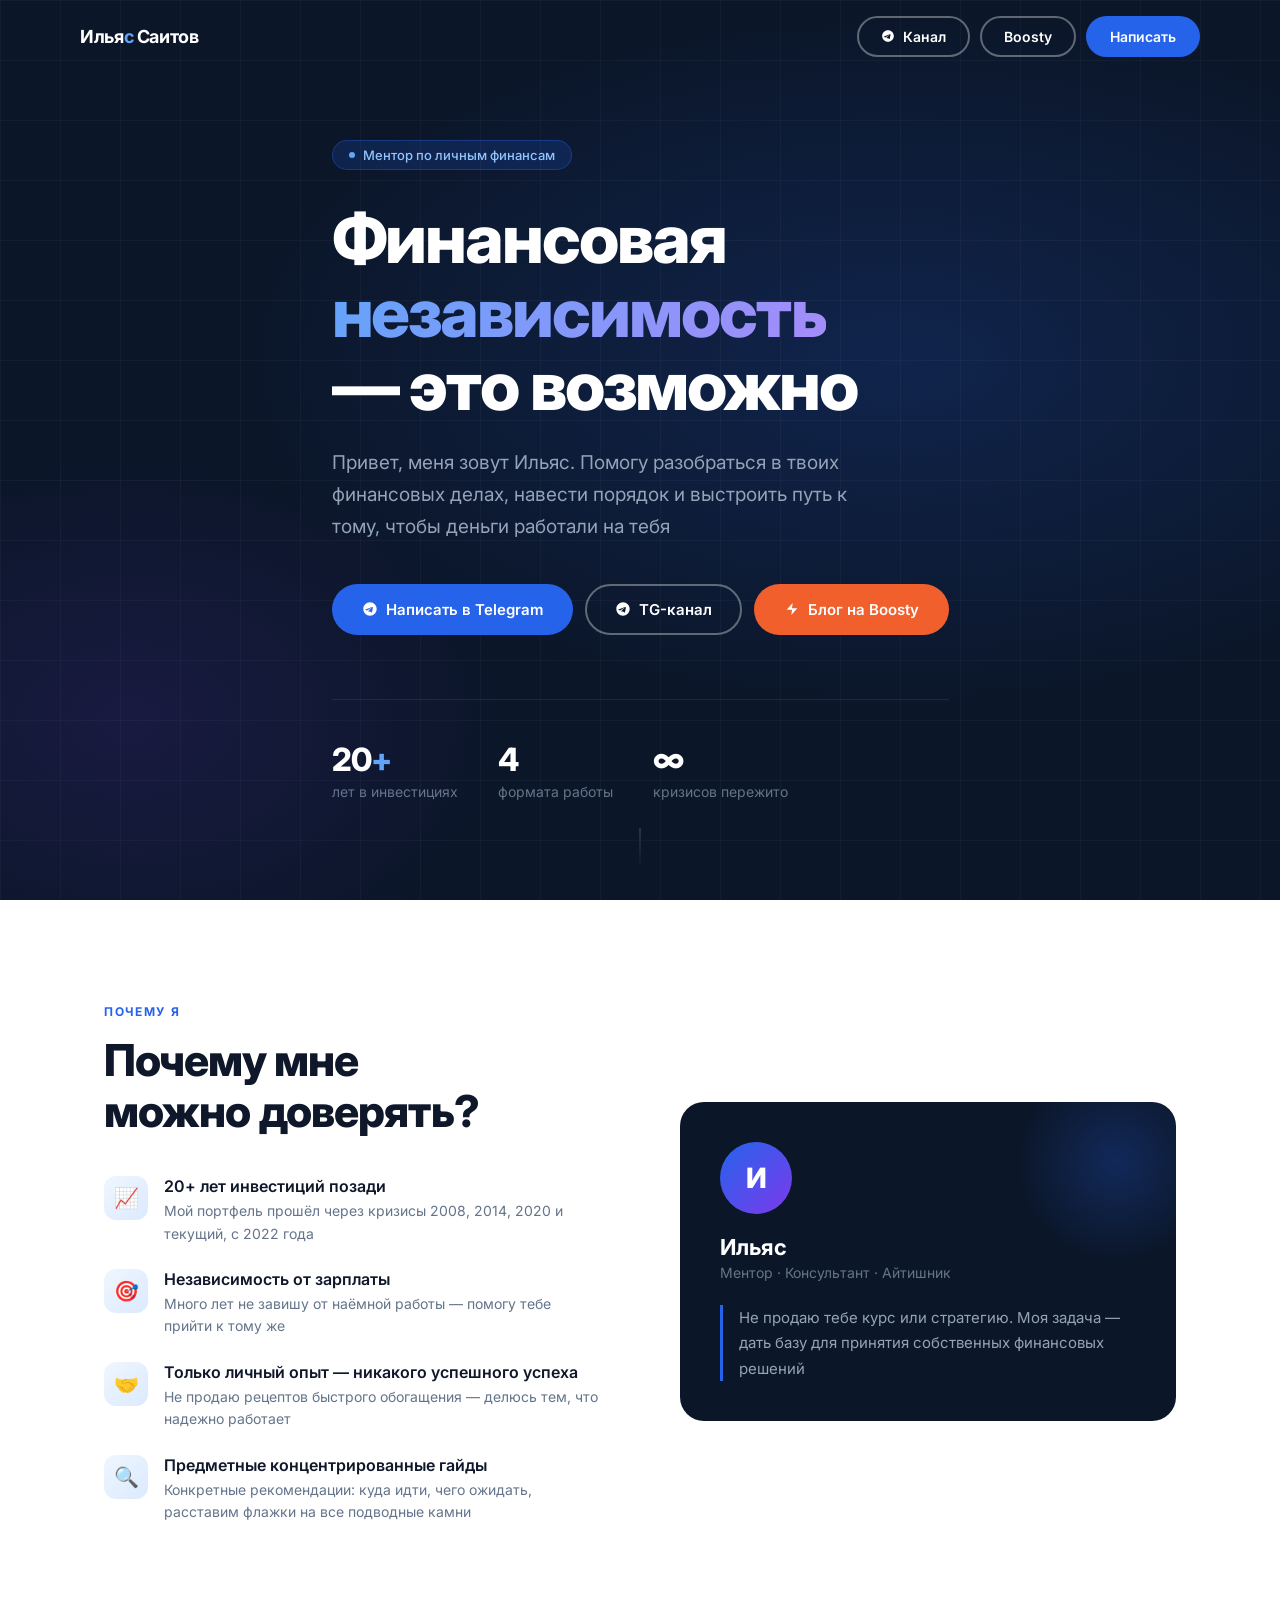
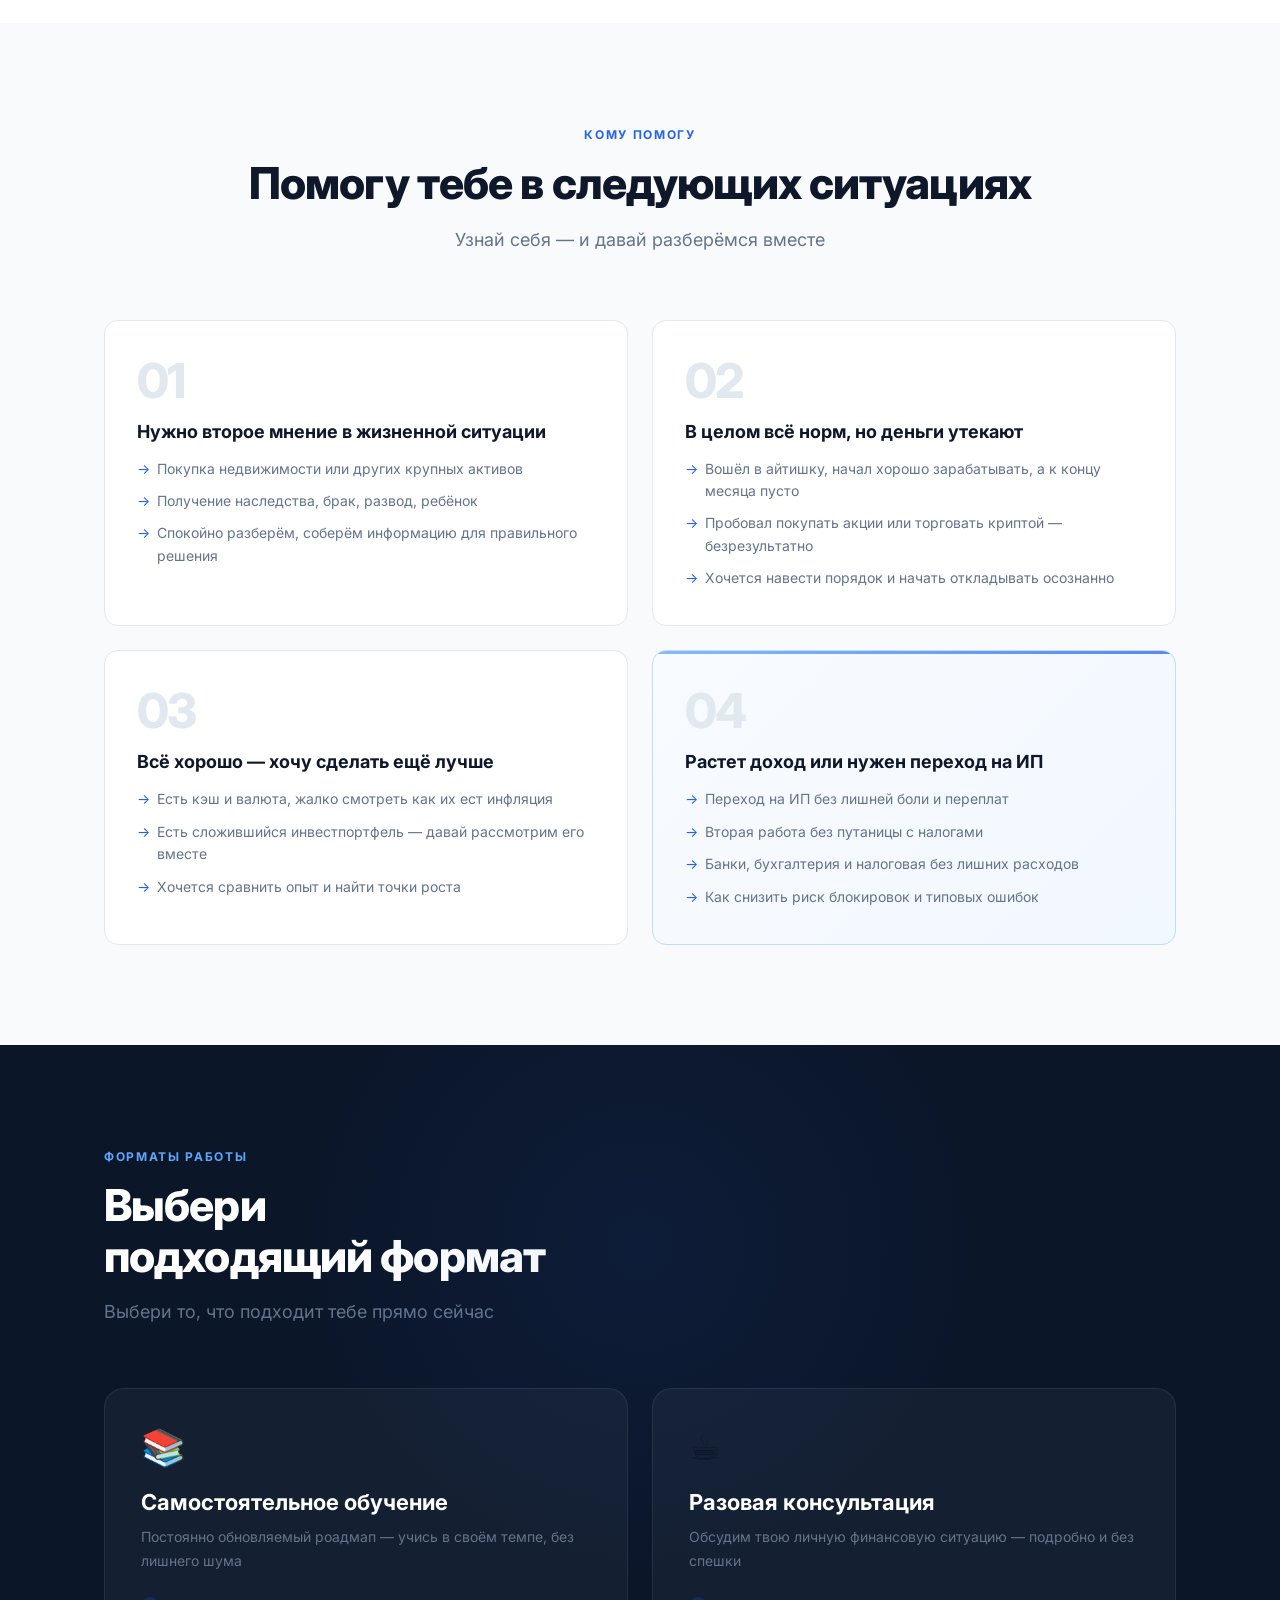
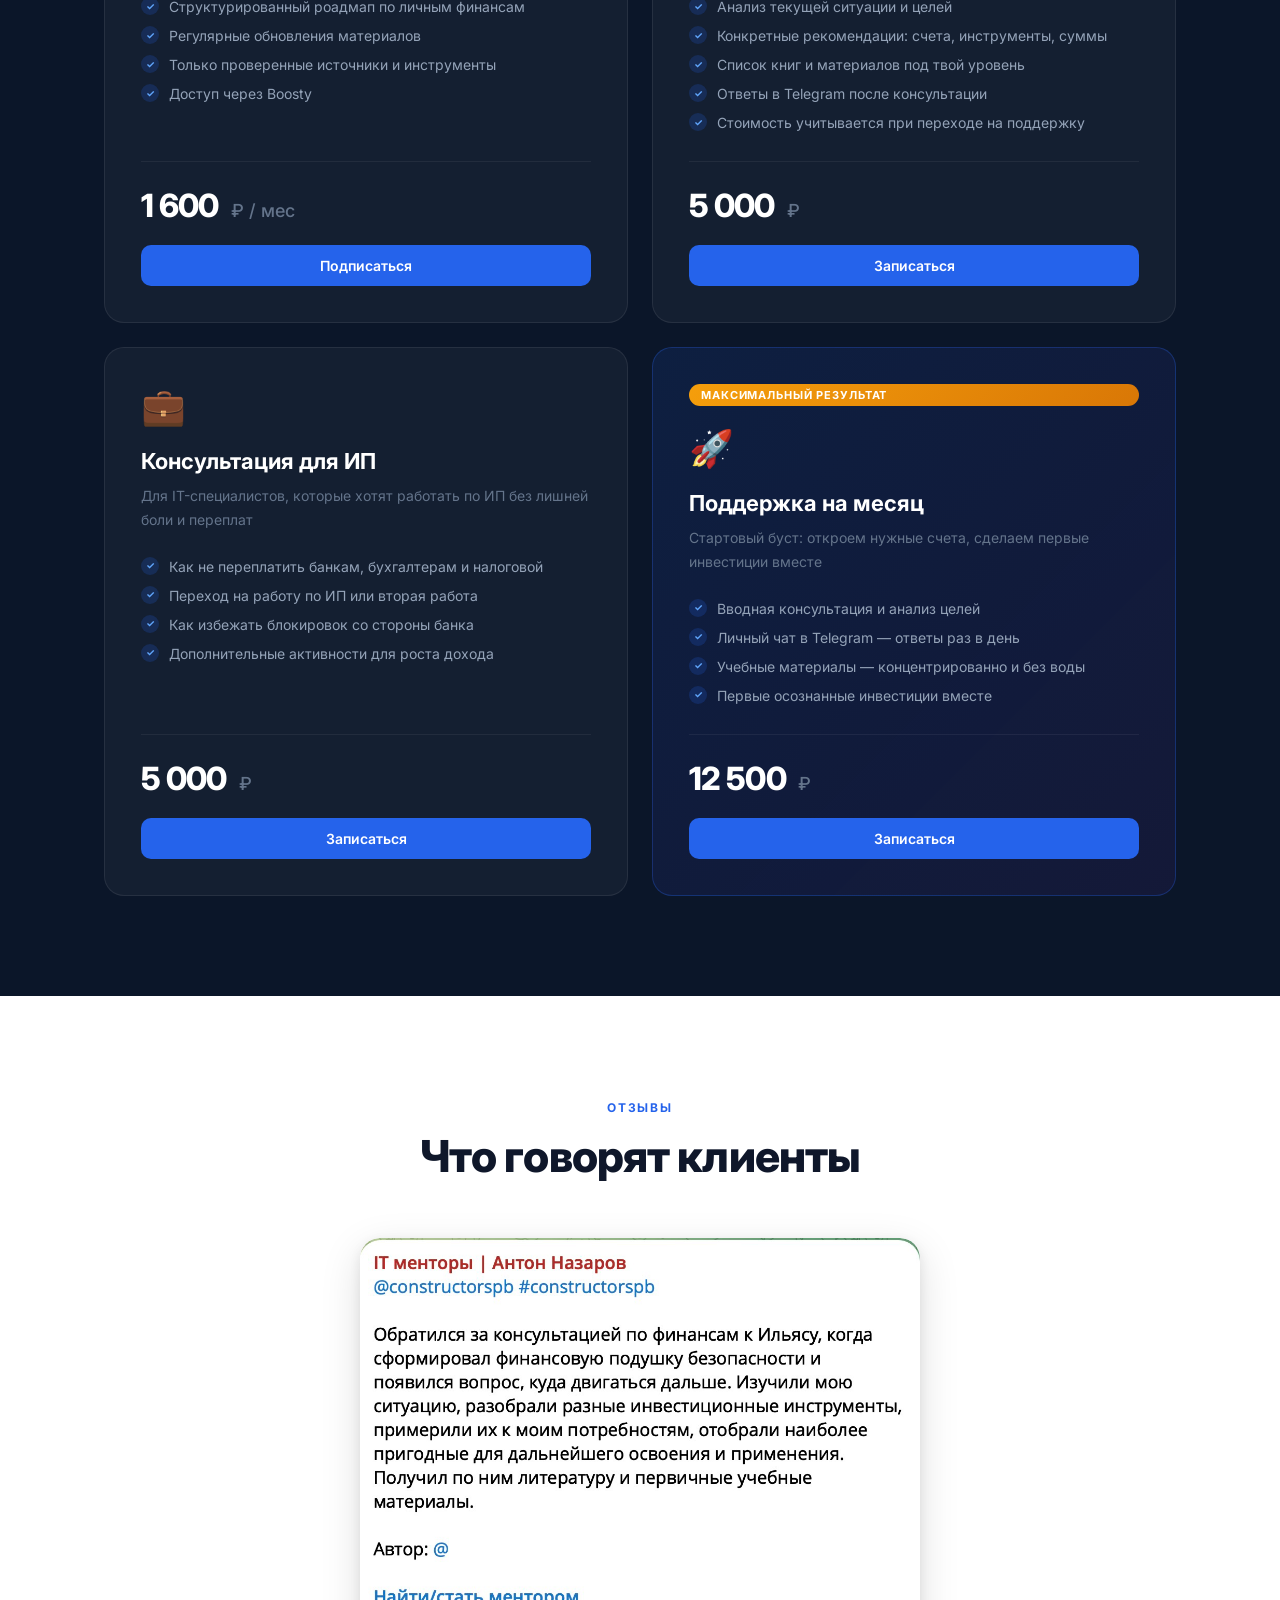
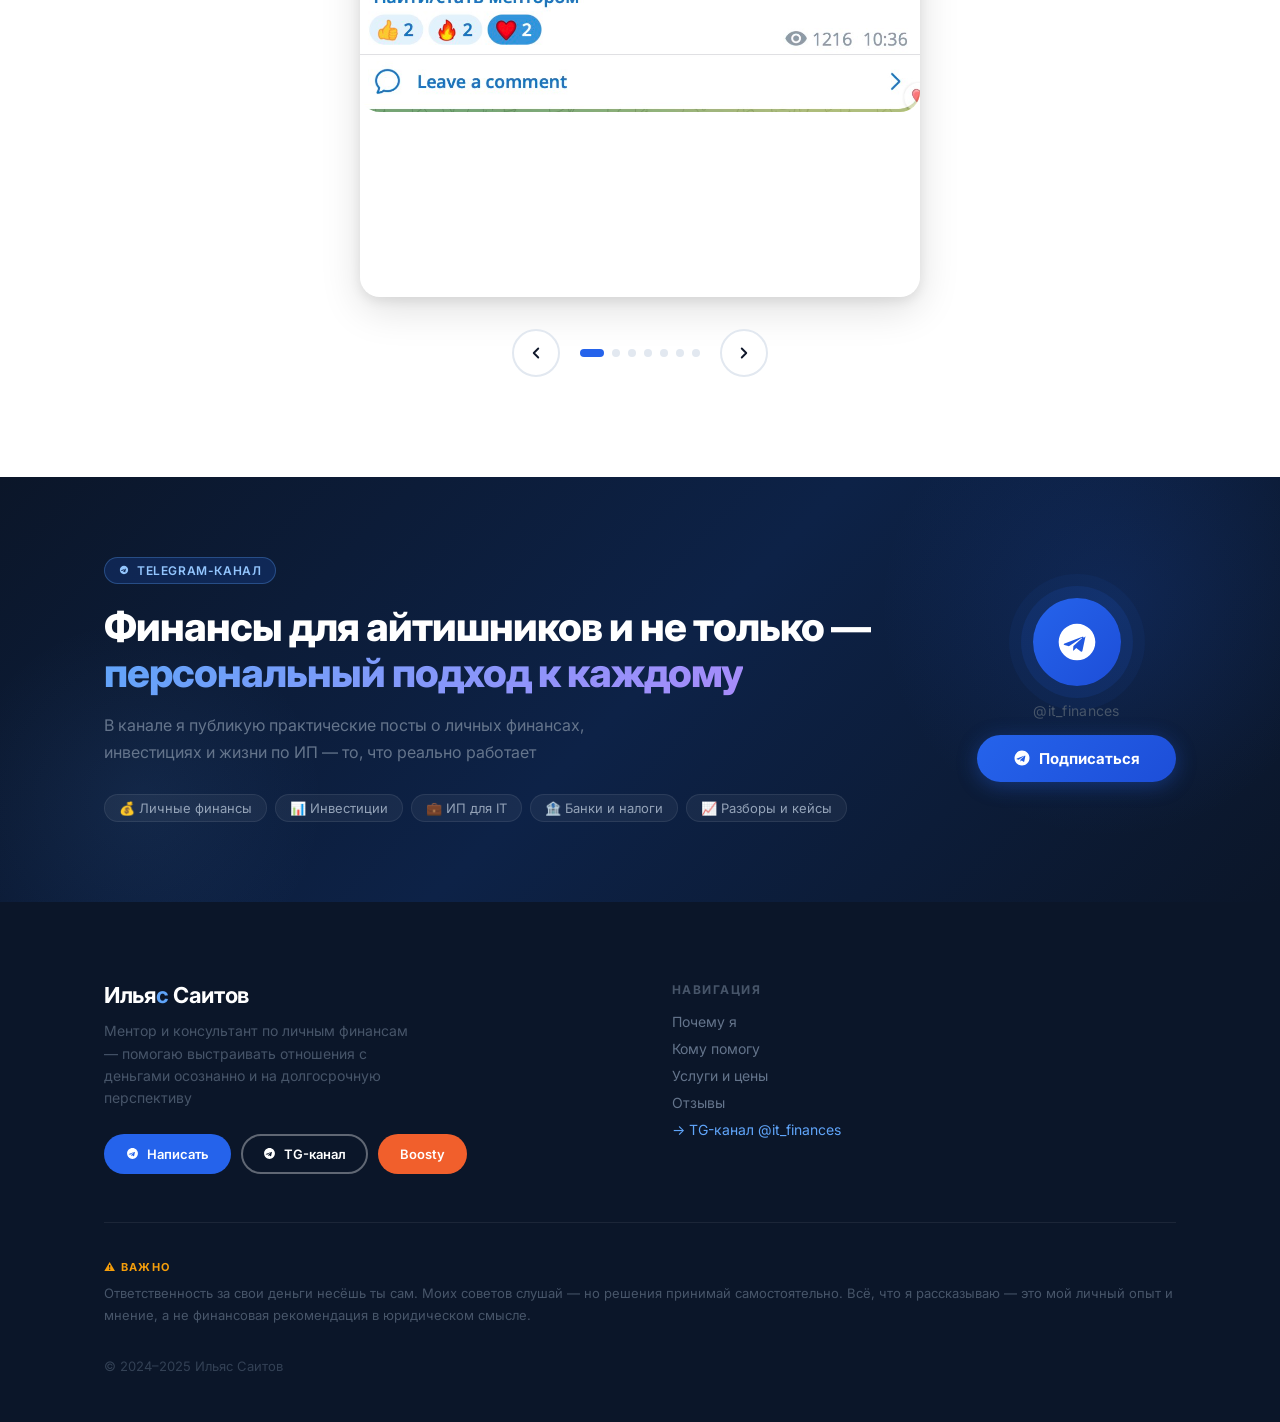
==== commit 38ce2a88: "Reposition IP scenario" ====
--- a/index.html
+++ b/index.html
@@ -398,7 +398,7 @@
     }
     .scenarios-grid {
       display: grid;
-      grid-template-columns: repeat(3, 1fr);
+      grid-template-columns: repeat(2, 1fr);
       gap: 24px;
     }
     .scenario-card {
@@ -426,6 +426,18 @@
       border-color: transparent;
     }
     .scenario-card:hover::before { transform: scaleX(1); }
+    .scenario-card.scenario-card-accent {
+      background: linear-gradient(135deg, #f8fbff 0%, #f2f8ff 100%);
+      border-color: #bfdbfe;
+    }
+    .scenario-card.scenario-card-accent::before {
+      transform: scaleX(1);
+      background: linear-gradient(90deg, #60a5fa, #2563eb);
+      opacity: .75;
+    }
+    .scenario-card.scenario-card-accent:hover {
+      border-color: #93c5fd;
+    }
     .scenario-num {
       font-size: 48px;
       font-weight: 800;
@@ -1188,26 +1200,15 @@
           <li>Хочется сравнить опыт и найти точки роста</li>
         </ul>
       </div>
-    </div>
-
-    <!-- ИП-блок -->
-    <div class="ip-highlight fade-up">
-      <div class="ip-highlight-left">
-        <div class="ip-tag">Для IT-специалистов</div>
-        <div class="ip-title">Консультация по ИП</div>
-        <p class="ip-desc">Хочешь увеличить доход, перейти на работу по ИП, взять вторую работу или избежать блокировок со стороны банка — расскажу максимально детально, как не переплатить банкам, бухгалтерам и налоговой и сделать поддержку своего ИП лёгким и ненапряжным</p>
-        <ul class="ip-list">
-          <li>Увеличить доход через дополнительные активности</li>
-          <li>Перейти на работу по ИП</li>
-          <li>Взять вторую работу</li>
-          <li>Избежать блокировок со стороны банка</li>
+      <div class="scenario-card scenario-card-accent fade-up">
+        <div class="scenario-num">04</div>
+        <div class="scenario-title">Растет доход или нужен переход на ИП</div>
+        <ul class="scenario-list">
+          <li>Переход на ИП без лишней боли и переплат</li>
+          <li>Вторая работа без путаницы с налогами</li>
+          <li>Банки, бухгалтерия и налоговая без лишних расходов</li>
+          <li>Как снизить риск блокировок и типовых ошибок</li>
         </ul>
-      </div>
-      <div class="ip-highlight-right">
-        <div class="ip-price-label">Стоимость</div>
-        <div class="ip-price">5 000 <span>₽</span></div>
-        <div class="ip-price-note">разовая консультация</div>
-        <a href="https://t.me/constructorspb" target="_blank" class="btn btn-primary ip-cta">Записаться</a>
       </div>
     </div>
   </div>
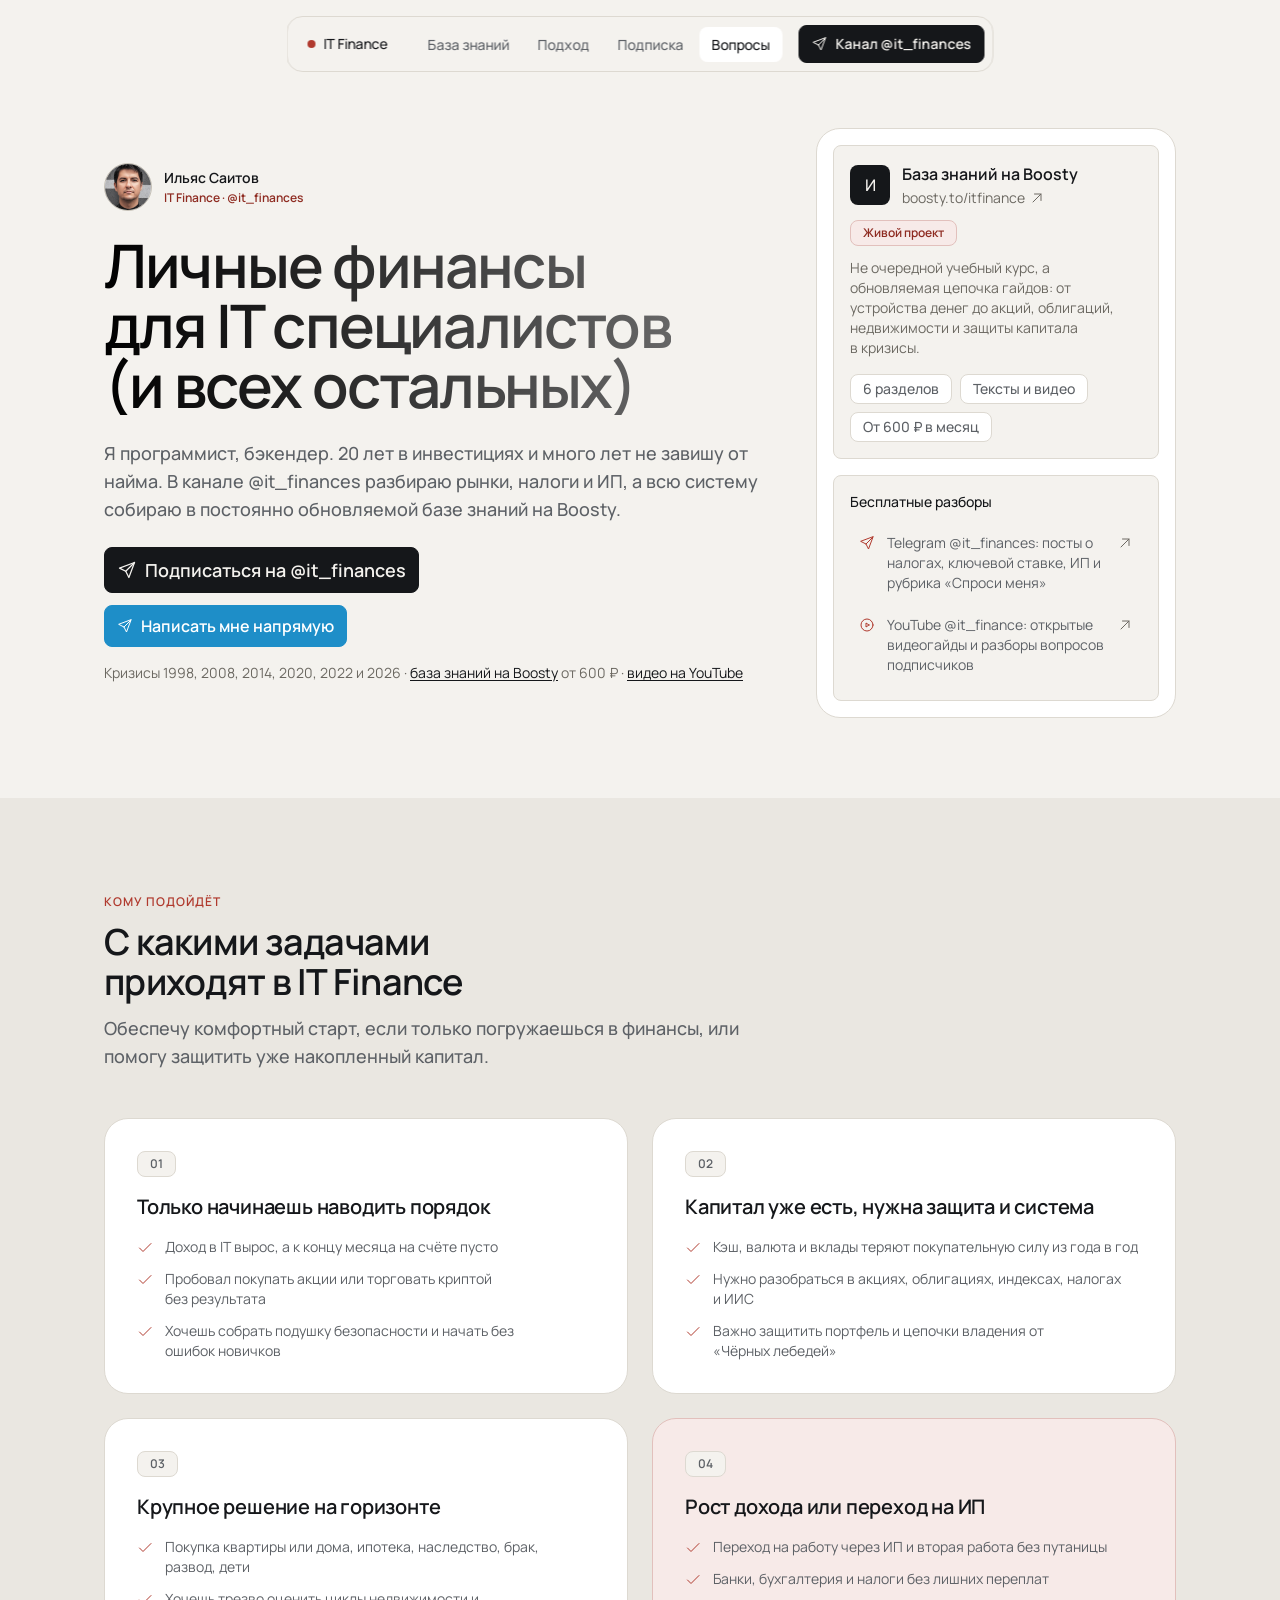
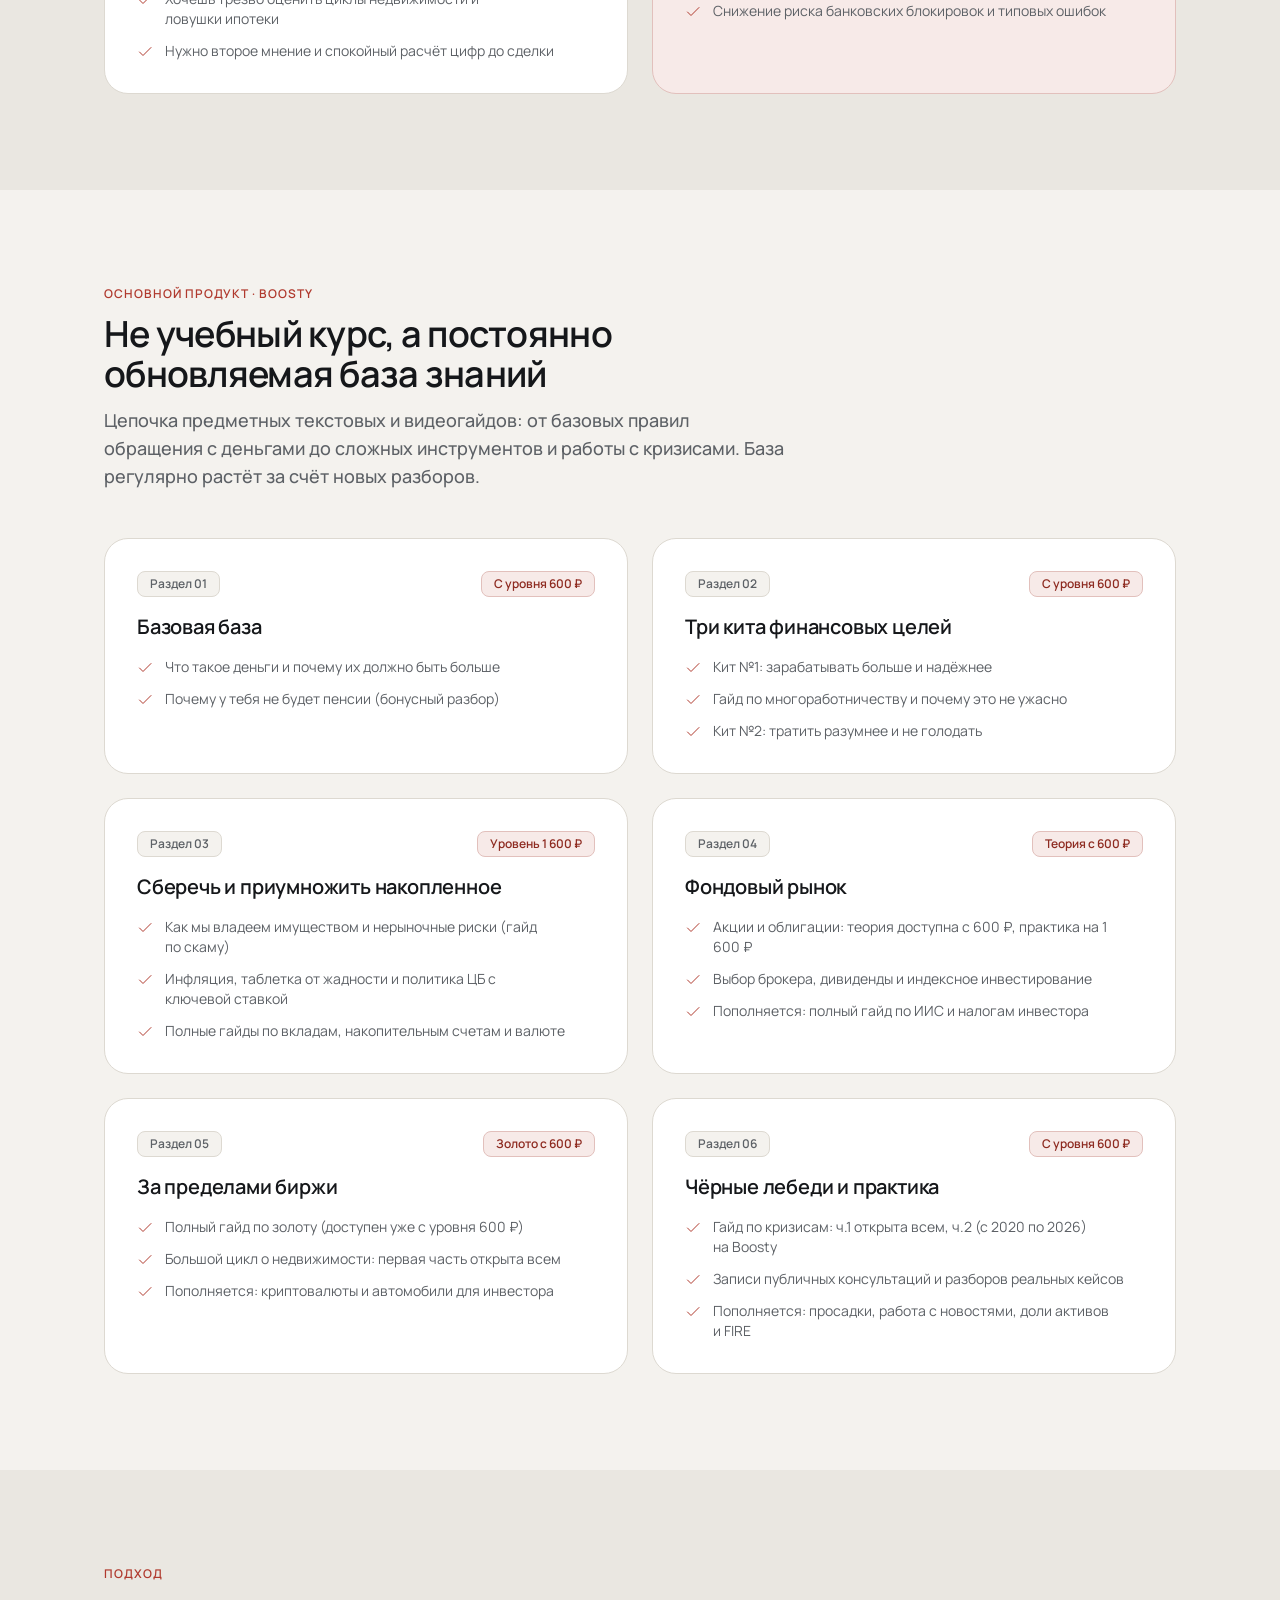
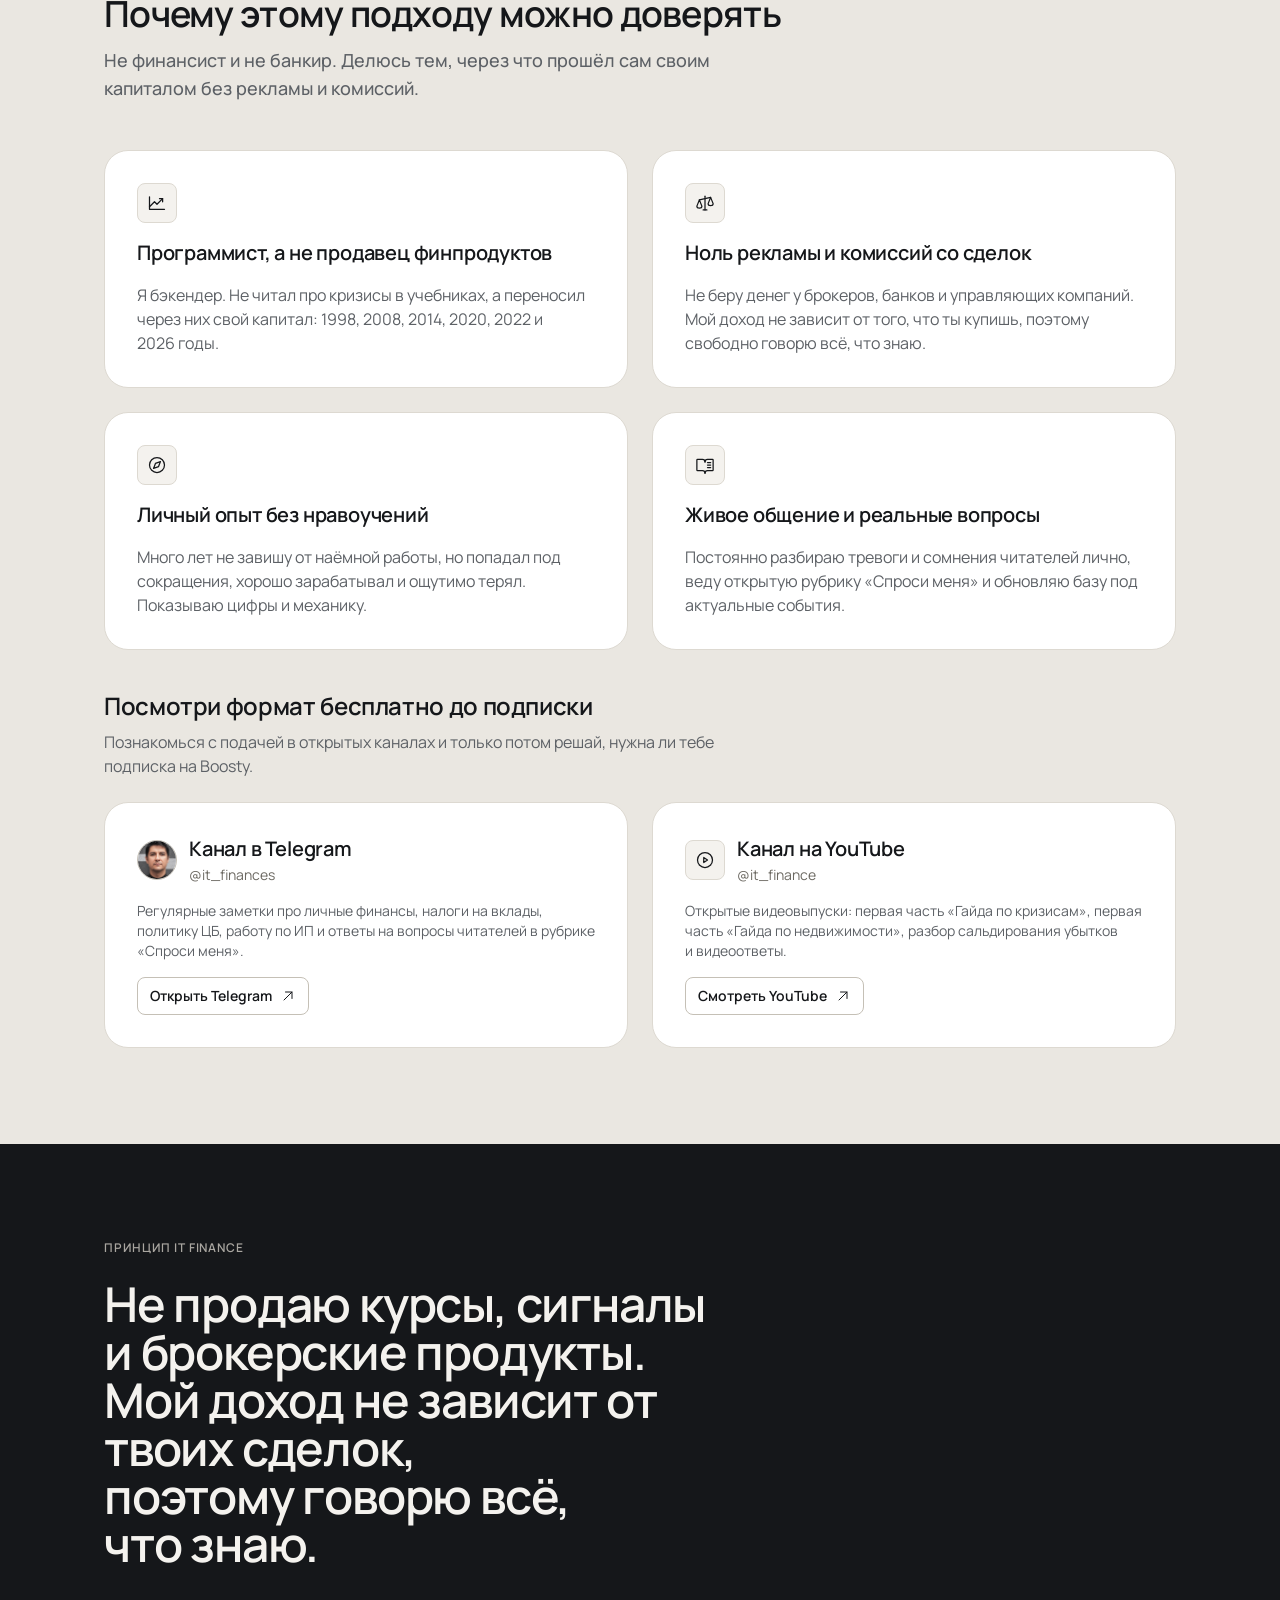
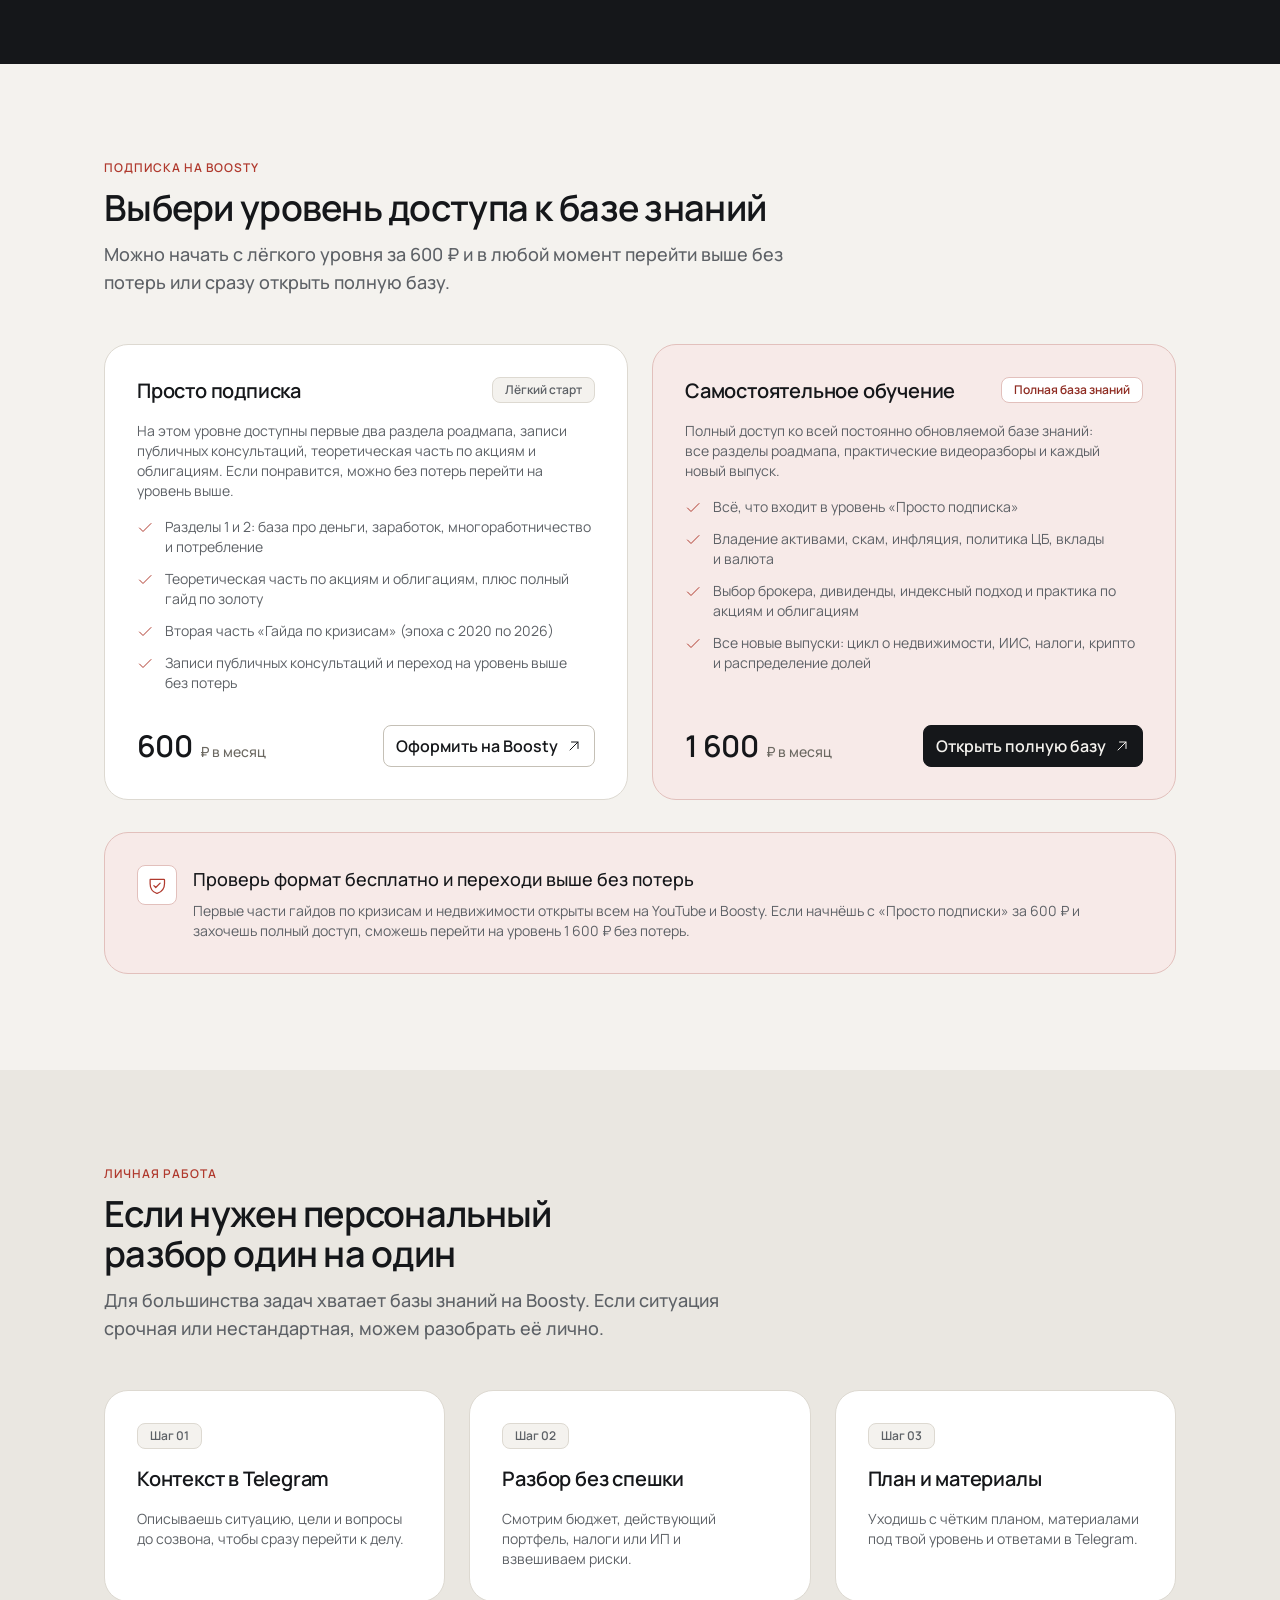
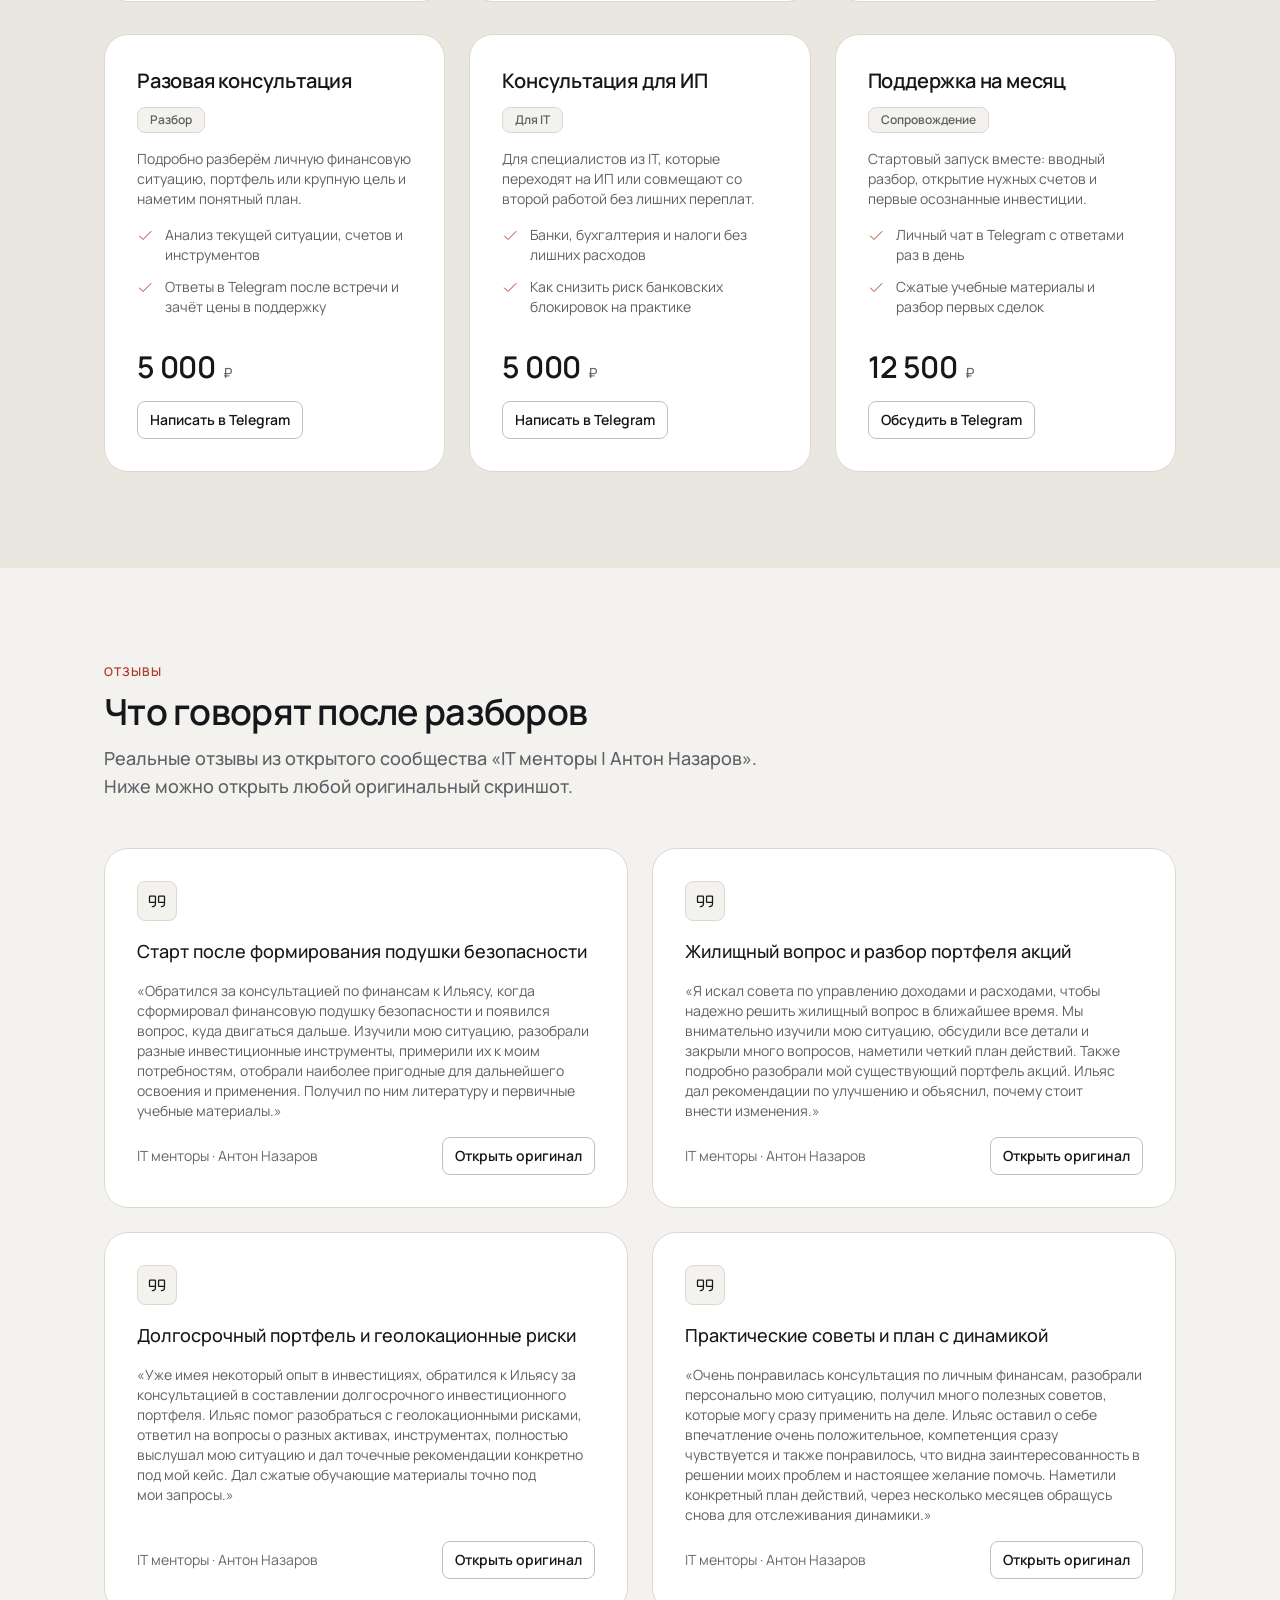
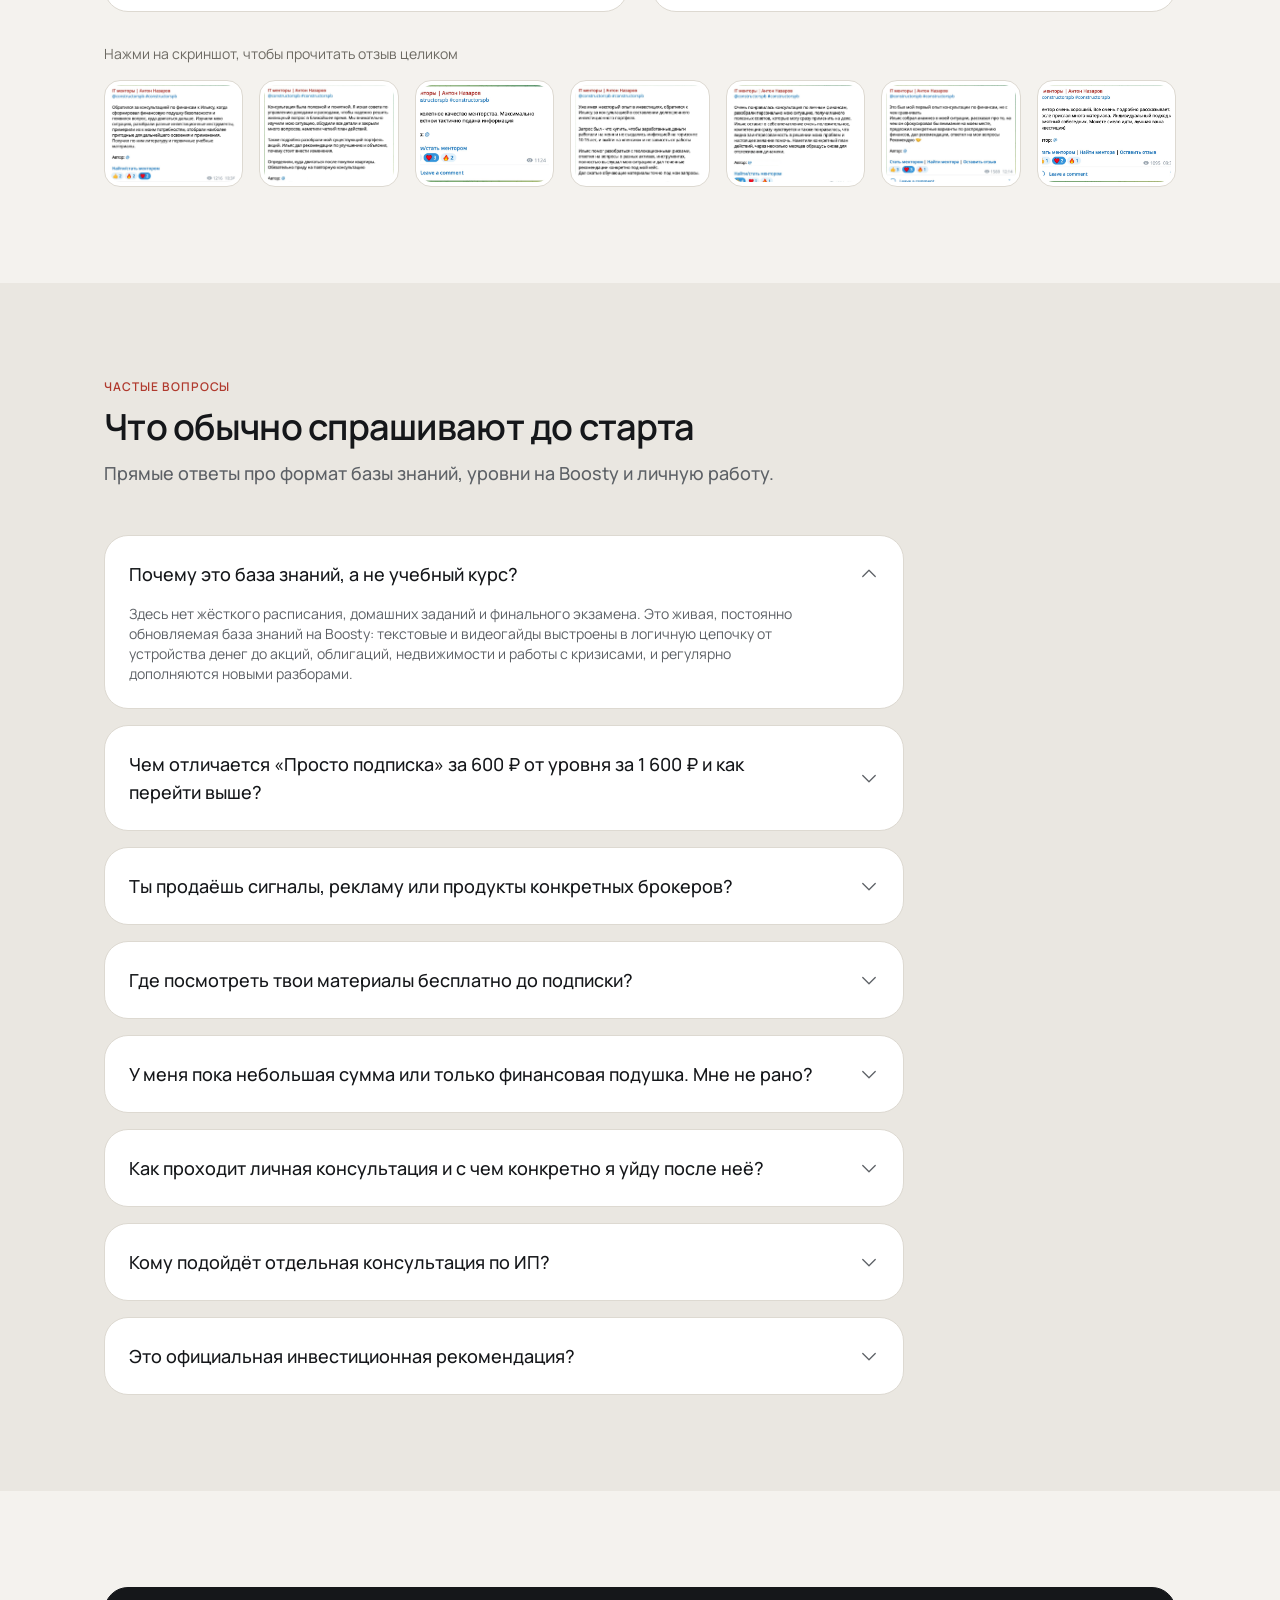
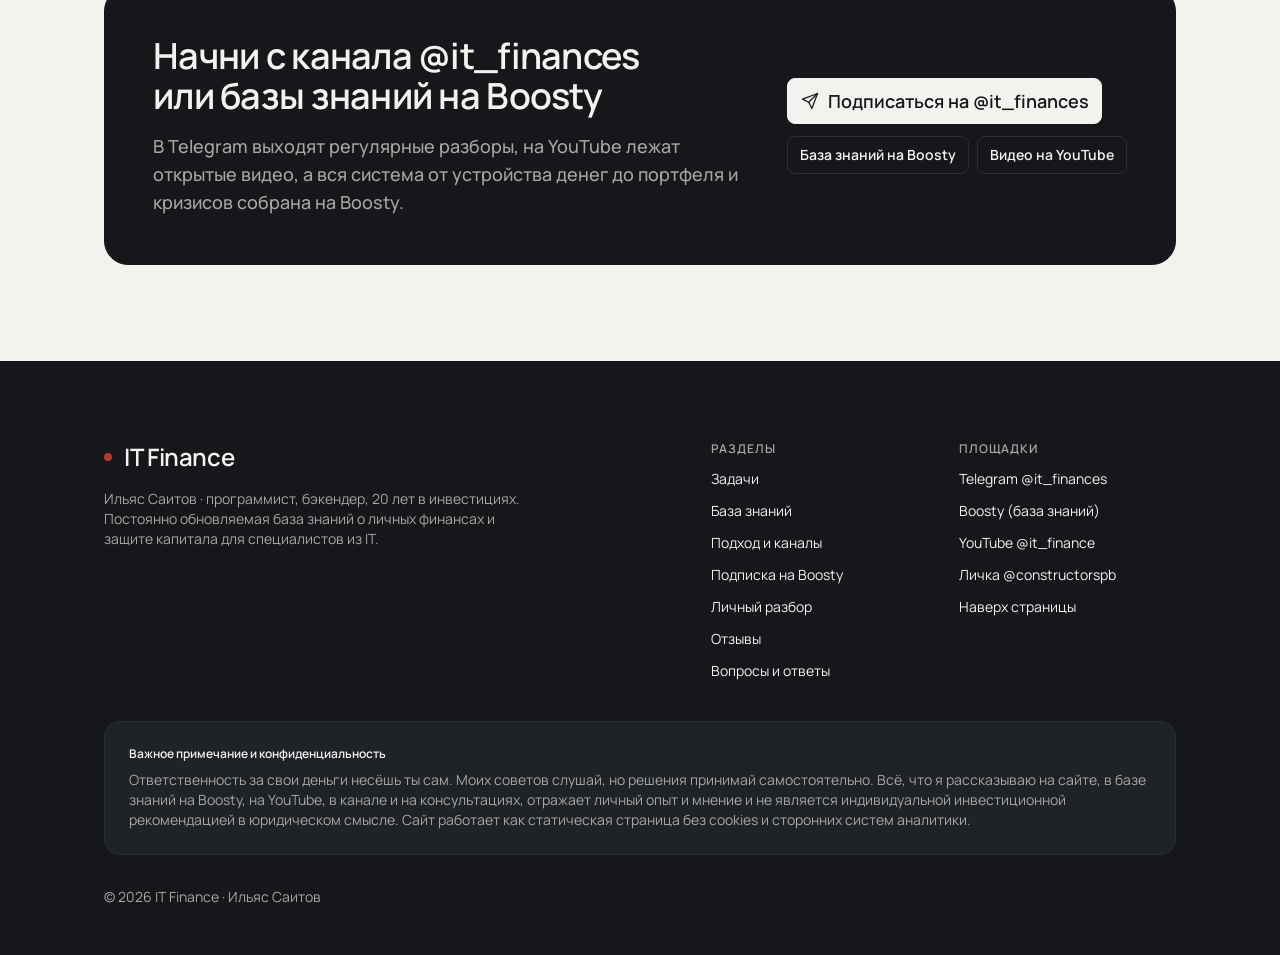
==== commit 828a748f: "Redesign landing page in IT Finance editorial style" ====
--- a/index.html
+++ b/index.html
@@ -3,1475 +3,3065 @@
 <head>
   <meta charset="UTF-8" />
   <meta name="viewport" content="width=device-width, initial-scale=1.0" />
-  <title>Саитов Ильяс — ментор по личным финансам</title>
-  <meta name="description" content="Ментор и консультант по личным финансам. Помогу разобраться с инвестициями, накоплениями и финансовой независимостью." />
+  <title>IT Finance · Ильяс Саитов · База знаний по личным финансам и инвестициям</title>
+  <meta name="description" content="Спокойные личные финансы для специалистов из IT. Постоянно обновляемая база знаний на Boosty от 600 ₽, открытые разборы на YouTube и в канале @it_finances." />
+  <link rel="canonical" href="https://finance.saitov.info/" />
+  <meta property="og:type" content="website" />
+  <meta property="og:locale" content="ru_RU" />
+  <meta property="og:url" content="https://finance.saitov.info/" />
+  <meta property="og:title" content="IT Finance · Ильяс Саитов · База знаний по личным финансам и инвестициям" />
+  <meta property="og:description" content="Не учебный курс, а постоянно обновляемая база знаний на Boosty, канал @it_finances в Telegram и открытые видеогайды на YouTube @it_finance." />
+  <meta property="og:image" content="https://finance.saitov.info/img/avatar.jpg" />
+  <link rel="icon" type="image/svg+xml" href="favicon.svg" />
   <link rel="preconnect" href="https://fonts.googleapis.com" />
   <link rel="preconnect" href="https://fonts.gstatic.com" crossorigin />
-  <link href="https://fonts.googleapis.com/css2?family=Inter:wght@300;400;500;600;700;800&display=swap" rel="stylesheet" />
+  <link href="https://fonts.googleapis.com/css2?family=Manrope:wght@400;500;600&display=swap" rel="stylesheet" />
+  <script type="application/ld+json">
+  {
+    "@context": "https://schema.org",
+    "@type": "FAQPage",
+    "mainEntity": [
+      {
+        "@type": "Question",
+        "name": "Почему это база знаний, а не учебный курс?",
+        "acceptedAnswer": {
+          "@type": "Answer",
+          "text": "Здесь нет жёсткого расписания, домашних заданий и финального экзамена. Это живая, постоянно обновляемая база знаний на Boosty: текстовые и видеогайды выстроены в логичную цепочку от устройства денег до акций, облигаций, недвижимости и работы с кризисами, и регулярно дополняются новыми разборами."
+        }
+      },
+      {
+        "@type": "Question",
+        "name": "Чем отличается «Просто подписка» за 600 ₽ от уровня за 1 600 ₽ и как перейти выше?",
+        "acceptedAnswer": {
+          "@type": "Answer",
+          "text": "На уровне «Просто подписка» за 600 ₽ в месяц открыты первые два раздела роадмапа, теоретическая часть по акциям и облигациям, гайд по золоту, вторая часть «Гайда по кризисам» и записи публичных консультаций. Уровень «Самостоятельное обучение» за 1 600 ₽ открывает всю базу целиком, включая практические разборы и все новые выпуски. Если уровень за 600 ₽ понравится, на Boosty можно без потерь перейти выше."
+        }
+      },
+      {
+        "@type": "Question",
+        "name": "Ты продаёшь сигналы, рекламу или продукты конкретных брокеров?",
+        "acceptedAnswer": {
+          "@type": "Answer",
+          "text": "Нет. Я не даю торговых сигналов, не продаю списки «что купить», не размещаю рекламу и не получаю комиссий от брокеров и управляющих компаний. Мой доход не зависит от твоих сделок, поэтому я свободно делюсь опытом."
+        }
+      },
+      {
+        "@type": "Question",
+        "name": "Где посмотреть твои материалы бесплатно до подписки?",
+        "acceptedAnswer": {
+          "@type": "Answer",
+          "text": "Регулярные заметки про рынки, налоги, политику ЦБ и ответы на вопросы читателей выходят в Telegram на канале @it_finances. Открытые видео, включая первые части гайдов по кризисам и недвижимости, доступны на YouTube @it_finance и в открытых постах на Boosty."
+        }
+      },
+      {
+        "@type": "Question",
+        "name": "У меня пока небольшая сумма или только финансовая подушка. Мне не рано?",
+        "acceptedAnswer": {
+          "@type": "Answer",
+          "text": "Не рано. Первые разделы базы знаний и многие вопросы читателей посвящены именно доходу, расходам, финансовой подушке и безопасному старту без типичных ошибок."
+        }
+      },
+      {
+        "@type": "Question",
+        "name": "Как проходит личная консультация и с чем конкретно я уйду после неё?",
+        "acceptedAnswer": {
+          "@type": "Answer",
+          "text": "Перед созвоном ты кратко описываешь ситуацию и вопросы в Telegram. На встрече мы разбираем счета, бюджет, действующий портфель или переход на ИП. После созвона у тебя остаётся чёткий план действий, подборка материалов под твой уровень и ответы на уточняющие вопросы в Telegram."
+        }
+      },
+      {
+        "@type": "Question",
+        "name": "Кому подойдёт отдельная консультация по ИП?",
+        "acceptedAnswer": {
+          "@type": "Answer",
+          "text": "Специалистам из IT, которые планируют переход на работу через ИП или совмещение со второй работой. Разбираем выбор банка и бухгалтерии без лишних расходов, налоговые нюансы и способы снизить риск банковских блокировок."
+        }
+      },
+      {
+        "@type": "Question",
+        "name": "Это официальная инвестиционная рекомендация?",
+        "acceptedAnswer": {
+          "@type": "Answer",
+          "text": "Нет. Всё, чем я делюсь на Boosty, YouTube, в канале и на консультациях, отражает личный опыт и мнение и не является индивидуальной инвестиционной рекомендацией в юридическом смысле. Ответственность за свои деньги и решения всегда несёшь ты сам."
+        }
+      }
+    ]
+  }
+  </script>
   <style>
-    /* ─── Reset & Base ─────────────────────────────────────────────── */
-    *, *::before, *::after { box-sizing: border-box; margin: 0; padding: 0; }
-    html { scroll-behavior: smooth; font-size: 16px; }
+    /* ─── Tokens (IT Finance Editorial + Part B) ─────────────────────── */
+    :root {
+      --bg-page: #F4F2EE;
+      --bg-subtle: #EAE7E1;
+      --bg-surface: #FFFFFF;
+      --bg-surface-hover: #F9F8F5;
+      --bg-nav: rgba(244, 242, 238, 0.88);
+      --bg-overlay: rgba(244, 242, 238, 0.97);
+      --bg-ink: #15171A;
+      --bg-ink-hover: #272A2F;
+      --bg-ink-subtle: #1F2226;
+
+      --text-primary: #15171A;
+      --text-secondary: #5D6166;
+      --text-muted: #6C6962;
+      --text-on-ink: #F4F2EE;
+      --text-on-ink-muted: #A9A6A0;
+
+      --accent: #B03A2E;
+      --accent-ink: #8E2B21;
+      --accent-soft: #F7EAE8;
+      --accent-border: #E2C0BC;
+
+      --border: #DDD9D1;
+      --border-strong: #C5C0B6;
+      --border-on-ink: #2C2F34;
+
+      --tg-blue: #1E8EC8;
+      --tg-blue-hover: #1778AA;
+
+      /* Spacing scale (B2) */
+      --space-0: 0px;
+      --space-25: 2px;
+      --space-50: 4px;
+      --space-75: 8px;
+      --space-100: 12px;
+      --space-200: 16px;
+      --space-300: 24px;
+      --space-400: 32px;
+      --space-500: 40px;
+      --space-600: 48px;
+      --space-700: 64px;
+      --space-800: 80px;
+      --space-900: 96px;
+
+      /* Tailwind radius values (B3) */
+      --radius-sm: 2px;
+      --radius: 4px;
+      --radius-md: 6px;
+      --radius-lg: 8px;
+      --radius-xl: 12px;
+      --radius-2xl: 16px;
+      --radius-3xl: 24px;
+      --radius-full: 9999px;
+
+      /* Motion (B7) */
+      --ease: cubic-bezier(0.22, 1, 0.36, 1);
+      --duration-layout: 500ms;
+      --duration-reveal: 700ms;
+      --duration-ui: 300ms;
+    }
+
+    /* ─── Base & Reset ───────────────────────────────────────────────── */
+    *, *::before, *::after {
+      box-sizing: border-box;
+      margin: var(--space-0);
+      padding: var(--space-0);
+    }
+
+    html {
+      scroll-behavior: smooth;
+      font-size: 16px;
+      overflow-x: clip;
+    }
+
     body {
-      font-family: 'Inter', system-ui, sans-serif;
-      color: #0f172a;
-      background: #ffffff;
+      font-family: 'Manrope', system-ui, sans-serif;
+      font-style: normal;
+      background-color: var(--bg-page);
+      color: var(--text-primary);
       -webkit-font-smoothing: antialiased;
-    }
-    a { color: inherit; text-decoration: none; }
-    ul { list-style: none; }
-    img { max-width: 100%; display: block; }
-
-    /* ─── Design Tokens ─────────────────────────────────────────────── */
-    :root {
-      --navy:       #0b1629;
-      --navy-light: #142040;
-      --blue:       #2563eb;
-      --blue-hover: #1d4ed8;
-      --amber:      #d97706;
-      --amber-light:#fef3c7;
-      --text:       #0f172a;
-      --muted:      #64748b;
-      --faint:      #94a3b8;
-      --bg-alt:     #f8fafc;
-      --border:     #e2e8f0;
-      --white:      #ffffff;
-      --radius:     14px;
-      --shadow-sm:  0 1px 3px rgba(0,0,0,.08), 0 1px 2px rgba(0,0,0,.06);
-      --shadow-md:  0 4px 16px rgba(0,0,0,.10), 0 2px 6px rgba(0,0,0,.07);
-      --shadow-lg:  0 12px 40px rgba(0,0,0,.13), 0 4px 12px rgba(0,0,0,.08);
-    }
-
-    /* ─── Utility ─────────────────────────────────────────────────── */
+      text-rendering: optimizeLegibility;
+      overflow-x: clip;
+    }
+
+    a {
+      color: inherit;
+      text-decoration: none;
+    }
+
+    button {
+      font: inherit;
+      color: inherit;
+      background: transparent;
+      border: 0;
+      cursor: pointer;
+    }
+
+    ul, ol {
+      list-style: none;
+    }
+
+    img {
+      display: block;
+      max-width: 100%;
+    }
+
+    :focus-visible {
+      outline: 2px solid var(--accent);
+      outline-offset: 2px;
+    }
+
+    .nowrap {
+      white-space: nowrap;
+    }
+
+    .skip-link {
+      position: fixed;
+      top: var(--space-200);
+      left: var(--space-200);
+      z-index: 200;
+      padding: var(--space-75) var(--space-100);
+      border-radius: var(--radius-lg);
+      background-color: var(--bg-ink);
+      color: var(--text-on-ink);
+      transform: translateY(-160px);
+      opacity: 0;
+      transition: transform var(--duration-ui) var(--ease), opacity var(--duration-ui) var(--ease);
+    }
+
+    .skip-link:focus {
+      transform: translateY(0);
+      opacity: 1;
+    }
+
+    /* ─── Named Text Styles (B1) ─────────────────────────────────────── */
+    .heading-1 {
+      font-size: 60px;
+      line-height: 60px;
+      font-weight: 600;
+      letter-spacing: -0.03em;
+      text-wrap: balance;
+    }
+
+    .heading-2 {
+      font-size: 48px;
+      line-height: 48px;
+      font-weight: 600;
+      letter-spacing: -0.025em;
+      text-wrap: balance;
+    }
+
+    .heading-3 {
+      font-size: 36px;
+      line-height: 40px;
+      font-weight: 600;
+      letter-spacing: -0.02em;
+      text-wrap: balance;
+    }
+
+    .heading-4 {
+      font-size: 30px;
+      line-height: 36px;
+      font-weight: 600;
+      letter-spacing: -0.02em;
+      text-wrap: balance;
+    }
+
+    .heading-5 {
+      font-size: 24px;
+      line-height: 32px;
+      font-weight: 600;
+      letter-spacing: -0.015em;
+      text-wrap: balance;
+    }
+
+    .heading-6 {
+      font-size: 20px;
+      line-height: 28px;
+      font-weight: 600;
+      letter-spacing: -0.01em;
+      text-wrap: balance;
+    }
+
+    .title-1 { font-size: 20px; line-height: 28px; font-weight: 500; text-wrap: balance; }
+    .title-2 { font-size: 18px; line-height: 28px; font-weight: 500; text-wrap: pretty; }
+    .title-3 { font-size: 16px; line-height: 24px; font-weight: 500; text-wrap: balance; }
+    .title-4 { font-size: 14px; line-height: 20px; font-weight: 500; text-wrap: balance; }
+    .title-5 { font-size: 12px; line-height: 16px; font-weight: 500; }
+
+    .body-1 { font-size: 16px; line-height: 24px; font-weight: 600; text-wrap: pretty; }
+    .body-2 { font-size: 16px; line-height: 24px; font-weight: 500; text-wrap: pretty; }
+    .body-3 { font-size: 16px; line-height: 24px; font-weight: 400; text-wrap: pretty; }
+    .body-4 { font-size: 14px; line-height: 20px; font-weight: 600; text-wrap: pretty; }
+    .body-5 { font-size: 14px; line-height: 20px; font-weight: 500; text-wrap: pretty; }
+    .body-6 { font-size: 14px; line-height: 20px; font-weight: 400; text-wrap: pretty; }
+
+    .button-lg { font-size: 18px; line-height: 28px; font-weight: 600; }
+    .button-md { font-size: 16px; line-height: 24px; font-weight: 600; }
+    .button-sm { font-size: 14px; line-height: 20px; font-weight: 600; }
+    .button-xsm { font-size: 12px; line-height: 16px; font-weight: 600; }
+
+    .caption-1 { font-size: 14px; line-height: 20px; font-weight: 500; }
+    .caption-2 { font-size: 14px; line-height: 20px; font-weight: 400; }
+    .caption-3 { font-size: 12px; line-height: 16px; font-weight: 600; }
+    .caption-4 { font-size: 12px; line-height: 16px; font-weight: 500; }
+    .caption-5 { font-size: 12px; line-height: 16px; font-weight: 400; }
+
+    @media (max-width: 640px) {
+      .heading-1 {
+        font-size: 30px;
+        line-height: 36px;
+      }
+
+      .heading-2 {
+        font-size: 30px;
+        line-height: 36px;
+      }
+
+      .heading-3 {
+        font-size: 30px;
+        line-height: 36px;
+      }
+    }
+
+    /* ─── Layout & Surfaces ──────────────────────────────────────────── */
     .container {
+      width: 100%;
       max-width: 1120px;
-      margin: 0 auto;
-      padding: 0 24px;
-    }
-    .section-label {
-      display: inline-block;
-      font-size: 12px;
-      font-weight: 700;
-      letter-spacing: .14em;
+      margin: var(--space-0) auto;
+      padding: var(--space-0) var(--space-300);
+    }
+
+    .section {
+      padding: var(--space-900) var(--space-0);
+      scroll-margin-top: var(--space-900);
+    }
+
+    .section-subtle {
+      background-color: var(--bg-subtle);
+    }
+
+    .section-header {
+      max-width: 680px;
+      margin-bottom: var(--space-600);
+      display: flex;
+      flex-direction: column;
+      gap: var(--space-100);
+    }
+
+    .section-kicker {
+      color: var(--accent);
       text-transform: uppercase;
-      color: var(--blue);
-      margin-bottom: 16px;
-    }
-    .section-title {
-      font-size: clamp(28px, 4vw, 44px);
-      font-weight: 800;
-      line-height: 1.15;
-      letter-spacing: -.02em;
-      color: var(--text);
-    }
-    .section-title.light { color: var(--white); }
-    .section-subtitle {
-      font-size: 18px;
-      color: var(--muted);
-      line-height: 1.7;
-      margin-top: 16px;
-      max-width: 580px;
-    }
-
-    /* ─── Buttons ─────────────────────────────────────────────────── */
+      letter-spacing: 0.08em;
+    }
+
+    .section-lead {
+      color: var(--text-secondary);
+    }
+
+    @media (max-width: 640px) {
+      .container {
+        padding: var(--space-0) var(--space-200);
+      }
+
+      .section {
+        padding: var(--space-700) var(--space-0);
+        scroll-margin-top: var(--space-800);
+      }
+
+      .section-header {
+        margin-bottom: var(--space-400);
+      }
+    }
+
+    /* ─── Buttons & Icons (B2, B6, B9) ──────────────────────────────── */
+    .icon {
+      width: 20px;
+      height: 20px;
+      flex-shrink: 0;
+    }
+
+    .icon-sm {
+      width: 16px;
+      height: 16px;
+      flex-shrink: 0;
+    }
+
     .btn {
       display: inline-flex;
       align-items: center;
-      gap: 8px;
-      padding: 14px 28px;
-      border-radius: 50px;
-      font-size: 15px;
-      font-weight: 600;
-      cursor: pointer;
-      transition: all .2s ease;
-      border: 2px solid transparent;
+      justify-content: center;
+      gap: var(--space-75);
+      padding: var(--space-75) var(--space-100);
+      border-radius: var(--radius-lg);
+      border: 1px solid transparent;
       white-space: nowrap;
-    }
+      transition:
+        background-color var(--duration-ui) var(--ease),
+        border-color var(--duration-ui) var(--ease),
+        color var(--duration-ui) var(--ease),
+        transform var(--duration-ui) var(--ease);
+    }
+
+    .btn:active {
+      transform: scale(0.98);
+    }
+
     .btn-primary {
-      background: var(--blue);
-      color: var(--white);
-    }
+      background-color: var(--bg-ink);
+      color: var(--text-on-ink);
+      border-color: var(--bg-ink);
+    }
+
     .btn-primary:hover {
-      background: var(--blue-hover);
+      background-color: var(--bg-ink-hover);
+      border-color: var(--bg-ink-hover);
       transform: translateY(-2px);
-      box-shadow: 0 8px 24px rgba(37,99,235,.35);
-    }
-    .btn-boosty {
-      background: #F15F2C;
-      color: var(--white);
-    }
-    .btn-boosty:hover {
-      background: #d94e1d;
+    }
+
+    .btn-telegram {
+      background-color: var(--tg-blue);
+      color: #FFFFFF;
+      border-color: var(--tg-blue);
+    }
+
+    .btn-telegram:hover {
+      background-color: var(--tg-blue-hover);
+      border-color: var(--tg-blue-hover);
       transform: translateY(-2px);
-      box-shadow: 0 8px 24px rgba(241,95,44,.35);
-    }
-    .btn-outline {
-      border-color: rgba(255,255,255,.35);
-      color: var(--white);
-    }
-    .btn-outline:hover {
-      border-color: var(--white);
-      background: rgba(255,255,255,.08);
+    }
+
+    .btn-accent {
+      background-color: var(--accent);
+      color: var(--text-on-ink);
+      border-color: var(--accent);
+    }
+
+    .btn-accent:hover {
+      background-color: var(--accent-ink);
+      border-color: var(--accent-ink);
       transform: translateY(-2px);
     }
 
-    /* ─── HEADER ──────────────────────────────────────────────────── */
-    header {
+    .btn-secondary {
+      background-color: var(--bg-surface);
+      color: var(--text-primary);
+      border-color: var(--border-strong);
+    }
+
+    .btn-secondary:hover {
+      background-color: var(--bg-surface-hover);
+      border-color: var(--text-primary);
+      transform: translateY(-2px);
+    }
+
+    .btn-light {
+      background-color: var(--text-on-ink);
+      color: var(--text-primary);
+      border-color: var(--text-on-ink);
+    }
+
+    .btn-light:hover {
+      background-color: var(--bg-surface);
+      border-color: var(--bg-surface);
+      transform: translateY(-2px);
+    }
+
+    .btn-ghost-dark {
+      background-color: transparent;
+      color: var(--text-on-ink);
+      border-color: var(--border-on-ink);
+    }
+
+    .btn-ghost-dark:hover {
+      background-color: var(--bg-ink-subtle);
+      border-color: var(--text-on-ink-muted);
+      transform: translateY(-2px);
+    }
+
+    /* ─── Floating Navigation (B7) ───────────────────────────────────── */
+    .site-header {
       position: fixed;
-      top: 0; left: 0; right: 0;
-      z-index: 100;
-      padding: 0 24px;
-      transition: background .3s, box-shadow .3s;
-    }
-    header.scrolled {
-      background: rgba(11,22,41,.92);
-      backdrop-filter: blur(12px);
-      box-shadow: 0 1px 0 rgba(255,255,255,.06);
-    }
-    .header-inner {
-      max-width: 1120px;
-      margin: 0 auto;
-      height: 72px;
+      top: var(--space-200);
+      left: 50%;
+      transform: translateX(-50%);
+      z-index: 120;
+      width: fit-content;
+      max-width: calc(100% - 32px);
+    }
+
+    .nav-bar {
+      display: flex;
+      align-items: center;
+      gap: var(--space-200);
+      padding: var(--space-75);
+      border-radius: var(--radius-2xl);
+      background-color: var(--bg-nav);
+      border: 1px solid var(--border);
+      backdrop-filter: blur(16px);
+      -webkit-backdrop-filter: blur(16px);
+    }
+
+    .nav-brand {
+      display: inline-flex;
+      align-items: center;
+      gap: var(--space-75);
+      padding: var(--space-75) var(--space-100);
+      border-radius: var(--radius-lg);
+      white-space: nowrap;
+      transition: background-color var(--duration-ui) var(--ease);
+    }
+
+    .nav-brand:hover {
+      background-color: var(--bg-surface-hover);
+    }
+
+    .brand-dot {
+      width: 8px;
+      height: 8px;
+      border-radius: var(--radius-full);
+      background-color: var(--accent);
+      flex-shrink: 0;
+    }
+
+    .nav-links {
+      display: flex;
+      align-items: center;
+      gap: var(--space-50);
+    }
+
+    .nav-link {
+      padding: var(--space-75) var(--space-100);
+      border-radius: var(--radius-lg);
+      color: var(--text-secondary);
+      white-space: nowrap;
+      transition:
+        background-color var(--duration-ui) var(--ease),
+        color var(--duration-ui) var(--ease);
+    }
+
+    .nav-link:hover {
+      background-color: var(--bg-surface-hover);
+      color: var(--text-primary);
+    }
+
+    .nav-link.is-active {
+      background-color: var(--bg-surface);
+      color: var(--text-primary);
+    }
+
+    .nav-actions {
+      display: flex;
+      align-items: center;
+      gap: var(--space-75);
+    }
+
+    .nav-toggle {
+      display: none;
+      width: 36px;
+      height: 36px;
+      border-radius: var(--radius-lg);
+      border: 1px solid var(--border);
+      background-color: var(--bg-surface);
+      align-items: center;
+      justify-content: center;
+      position: relative;
+      transition: background-color var(--duration-ui) var(--ease);
+    }
+
+    .nav-toggle:hover {
+      background-color: var(--bg-surface-hover);
+    }
+
+    .nav-toggle-line {
+      position: absolute;
+      width: 16px;
+      height: 2px;
+      border-radius: var(--radius-full);
+      background-color: var(--text-primary);
+      transition: transform var(--duration-ui) var(--ease);
+    }
+
+    .nav-toggle-line-top {
+      transform: translateY(-4px);
+    }
+
+    .nav-toggle-line-bottom {
+      transform: translateY(4px);
+    }
+
+    .nav-toggle[aria-expanded="true"] .nav-toggle-line-top {
+      transform: translateY(0) rotate(45deg);
+    }
+
+    .nav-toggle[aria-expanded="true"] .nav-toggle-line-bottom {
+      transform: translateY(0) rotate(-45deg);
+    }
+
+    .mobile-menu {
+      position: fixed;
+      inset: 0;
+      z-index: 110;
+      background-color: var(--bg-overlay);
+      backdrop-filter: blur(20px);
+      -webkit-backdrop-filter: blur(20px);
+      display: flex;
+      flex-direction: column;
+      justify-content: center;
+      padding: var(--space-800) var(--space-300) var(--space-500);
+      opacity: 0;
+      pointer-events: none;
+      transition: opacity var(--duration-layout) var(--ease);
+    }
+
+    .mobile-menu.is-open {
+      opacity: 1;
+      pointer-events: auto;
+    }
+
+    .mobile-menu-list {
+      display: flex;
+      flex-direction: column;
+      gap: var(--space-200);
+      max-width: 360px;
+      width: 100%;
+      margin: var(--space-0) auto;
+    }
+
+    .mobile-menu-item {
+      opacity: 0;
+      transform: translateY(24px);
+      transition:
+        transform var(--duration-layout) var(--ease),
+        opacity var(--duration-layout) var(--ease);
+    }
+
+    .mobile-menu.is-open .mobile-menu-item {
+      opacity: 1;
+      transform: translateY(0);
+    }
+
+    .mobile-menu.is-open .mobile-menu-item:nth-child(1) { transition-delay: 0ms; }
+    .mobile-menu.is-open .mobile-menu-item:nth-child(2) { transition-delay: 60ms; }
+    .mobile-menu.is-open .mobile-menu-item:nth-child(3) { transition-delay: 120ms; }
+    .mobile-menu.is-open .mobile-menu-item:nth-child(4) { transition-delay: 180ms; }
+    .mobile-menu.is-open .mobile-menu-item:nth-child(5) { transition-delay: 240ms; }
+    .mobile-menu.is-open .mobile-menu-item:nth-child(6) { transition-delay: 300ms; }
+
+    .mobile-menu-link {
+      display: block;
+      padding: var(--space-100) var(--space-200);
+      border-radius: var(--radius-xl);
+      color: var(--text-primary);
+      border: 1px solid var(--border);
+      background-color: var(--bg-surface);
+    }
+
+    .mobile-menu-cta {
+      width: 100%;
+    }
+
+    @media (max-width: 860px) {
+      .site-header {
+        width: calc(100% - 32px);
+      }
+
+      .nav-bar {
+        width: 100%;
+        justify-content: space-between;
+      }
+
+      .nav-links {
+        display: none;
+      }
+
+      .nav-toggle {
+        display: inline-flex;
+      }
+    }
+
+    @media (max-width: 440px) {
+      .nav-cta-text {
+        display: none;
+      }
+    }
+
+    /* ─── Hero (B5) ──────────────────────────────────────────────────── */
+    .hero {
+      padding: calc(var(--space-900) + var(--space-400)) var(--space-0) var(--space-800);
+    }
+
+    .hero-grid {
+      display: grid;
+      grid-template-columns: minmax(0, 680px) minmax(0, 1fr);
+      gap: var(--space-400);
+      align-items: center;
+    }
+
+    .hero-copy {
+      max-width: 680px;
+      display: flex;
+      flex-direction: column;
+      align-items: flex-start;
+      gap: var(--space-300);
+    }
+
+    .hero-author {
+      display: inline-flex;
+      align-items: center;
+      gap: var(--space-100);
+    }
+
+    .hero-author-avatar {
+      width: 48px;
+      height: 48px;
+      border-radius: var(--radius-full);
+      border: 1px solid var(--border-strong);
+      object-fit: cover;
+      object-position: center 20%;
+      flex-shrink: 0;
+    }
+
+    .hero-author-meta {
+      display: flex;
+      flex-direction: column;
+      gap: var(--space-25);
+    }
+
+    .hero-author-tag {
+      color: var(--accent-ink);
+    }
+
+    .hero-title {
+      max-width: 680px;
+      background-image: linear-gradient(90deg, #000000 0%, #666666 100%);
+      -webkit-background-clip: text;
+      background-clip: text;
+      color: transparent;
+    }
+
+    .hero-subtitle {
+      max-width: 680px;
+      color: var(--text-secondary);
+    }
+
+    .hero-cta-wrap {
+      display: flex;
+      flex-direction: column;
+      align-items: flex-start;
+      gap: var(--space-200);
+    }
+
+    .hero-cta-buttons {
+      display: flex;
+      flex-direction: column;
+      align-items: flex-start;
+      gap: var(--space-100);
+    }
+
+    .hero-proof {
+      color: var(--text-muted);
+    }
+
+    .inline-link {
+      color: var(--text-primary);
+      text-decoration: underline;
+      text-underline-offset: 2px;
+      transition: color var(--duration-ui) var(--ease);
+    }
+
+    .inline-link:hover {
+      color: var(--accent-ink);
+    }
+
+    .preview-card {
+      background-color: var(--bg-surface);
+      border: 1px solid var(--border);
+      border-radius: var(--radius-3xl);
+      padding: var(--space-200);
+      display: flex;
+      flex-direction: column;
+      gap: var(--space-200);
+    }
+
+    .preview-box {
+      background-color: var(--bg-page);
+      border: 1px solid var(--border);
+      border-radius: var(--radius-lg);
+      padding: var(--space-200);
+      display: flex;
+      flex-direction: column;
+      gap: var(--space-100);
+    }
+
+    .preview-box-link {
+      transition:
+        background-color var(--duration-ui) var(--ease),
+        border-color var(--duration-ui) var(--ease),
+        transform var(--duration-ui) var(--ease);
+    }
+
+    .preview-box-link:hover {
+      background-color: var(--bg-surface);
+      border-color: var(--border-strong);
+      transform: translateY(-2px);
+    }
+
+    .preview-box-link:active {
+      transform: scale(0.98);
+    }
+
+    .preview-meta-link {
+      display: inline-flex;
+      align-items: center;
+      gap: var(--space-50);
+    }
+
+    .preview-head {
       display: flex;
       align-items: center;
       justify-content: space-between;
-    }
-    .logo {
-      font-size: 18px;
-      font-weight: 700;
-      color: var(--white);
-      letter-spacing: -.02em;
-    }
-    .logo span { color: #60a5fa; }
-    .header-cta {
-      display: flex;
-      gap: 10px;
-    }
-    .header-cta .btn {
-      padding: 10px 22px;
-      font-size: 14px;
-    }
-
-    /* ─── HERO ────────────────────────────────────────────────────── */
-    #hero {
-      position: relative;
-      min-height: 100vh;
+      flex-wrap: wrap;
+      gap: var(--space-100);
+    }
+
+    .preview-channel {
       display: flex;
       align-items: center;
-      overflow: hidden;
-      background: var(--navy);
-    }
-    .hero-bg {
-      position: absolute;
-      inset: 0;
-      background:
-              radial-gradient(ellipse 80% 60% at 70% 40%, rgba(37,99,235,.18) 0%, transparent 65%),
-              radial-gradient(ellipse 50% 50% at 10% 80%, rgba(124,58,237,.12) 0%, transparent 60%);
-    }
-    .hero-grid {
-      position: absolute;
-      inset: 0;
-      background-image:
-              linear-gradient(rgba(255,255,255,.03) 1px, transparent 1px),
-              linear-gradient(90deg, rgba(255,255,255,.03) 1px, transparent 1px);
-      background-size: 60px 60px;
-    }
-    .hero-content {
-      position: relative;
-      z-index: 2;
-      max-width: 720px;
-      padding: 120px 0 80px;
-    }
-    .hero-badge {
+      gap: var(--space-100);
+    }
+
+    .preview-avatar {
+      width: 40px;
+      height: 40px;
+      border-radius: var(--radius-lg);
+      background-color: var(--bg-ink);
+      color: var(--text-on-ink);
+      display: flex;
+      align-items: center;
+      justify-content: center;
+      flex-shrink: 0;
+    }
+
+    .preview-meta {
+      color: var(--text-muted);
+    }
+
+    .preview-badge {
+      padding: var(--space-50) var(--space-100);
+      border-radius: var(--radius-lg);
+      background-color: var(--accent-soft);
+      border: 1px solid var(--accent-border);
+      color: var(--accent-ink);
+      white-space: nowrap;
+    }
+
+    .preview-topics {
+      display: flex;
+      flex-wrap: wrap;
+      gap: var(--space-75);
+      margin-top: var(--space-50);
+    }
+
+    .topic-tag {
+      padding: var(--space-50) var(--space-100);
+      border-radius: var(--radius-lg);
+      background-color: var(--bg-surface);
+      border: 1px solid var(--border);
+      color: var(--text-secondary);
+    }
+
+    .preview-channels-list {
+      display: flex;
+      flex-direction: column;
+      gap: var(--space-50);
+    }
+
+    .preview-channel-link {
+      display: flex;
+      align-items: flex-start;
+      justify-content: space-between;
+      gap: var(--space-100);
+      padding: var(--space-75);
+      border-radius: var(--radius-lg);
+      border: 1px solid transparent;
+      color: var(--text-secondary);
+      transition:
+        background-color var(--duration-ui) var(--ease),
+        border-color var(--duration-ui) var(--ease),
+        color var(--duration-ui) var(--ease),
+        transform var(--duration-ui) var(--ease);
+    }
+
+    .preview-channel-link:hover {
+      background-color: var(--bg-surface);
+      border-color: var(--border);
+      color: var(--text-primary);
+    }
+
+    .preview-channel-link:active {
+      transform: scale(0.98);
+    }
+
+    .preview-channel-body {
+      display: flex;
+      align-items: flex-start;
+      gap: var(--space-100);
+    }
+
+    .preview-channel-icon {
+      color: var(--accent);
+      margin-top: var(--space-25);
+    }
+
+    .preview-channel-arrow {
+      color: var(--text-muted);
+      margin-top: var(--space-25);
+    }
+
+    @media (max-width: 960px) {
+      .hero-grid {
+        grid-template-columns: 1fr;
+        gap: var(--space-500);
+      }
+    }
+
+    @media (max-width: 640px) {
+      .hero {
+        padding: calc(var(--space-800) + var(--space-200)) var(--space-0) var(--space-600);
+      }
+
+      .hero-copy {
+        gap: var(--space-200);
+      }
+    }
+
+    /* ─── Cards Grid ─────────────────────────────────────────────────── */
+    .grid-2 {
+      display: grid;
+      grid-template-columns: repeat(2, minmax(0, 1fr));
+      gap: var(--space-300);
+    }
+
+    .grid-3 {
+      display: grid;
+      grid-template-columns: repeat(3, minmax(0, 1fr));
+      gap: var(--space-300);
+    }
+
+    .card {
+      background-color: var(--bg-surface);
+      border: 1px solid var(--border);
+      border-radius: var(--radius-3xl);
+      padding: var(--space-400);
+      display: flex;
+      flex-direction: column;
+      gap: var(--space-200);
+      transition:
+        border-color var(--duration-ui) var(--ease),
+        transform var(--duration-layout) var(--ease);
+    }
+
+    .card:hover {
+      border-color: var(--border-strong);
+      transform: translateY(-2px);
+    }
+
+    .card-featured {
+      border-color: var(--accent-border);
+      background-color: var(--accent-soft);
+    }
+
+    .card-featured:hover {
+      border-color: var(--accent);
+    }
+
+    .card-head-row {
+      display: flex;
+      align-items: center;
+      justify-content: space-between;
+      gap: var(--space-100);
+      flex-wrap: wrap;
+    }
+
+    .card-index {
       display: inline-flex;
       align-items: center;
-      gap: 8px;
-      background: rgba(37,99,235,.18);
-      border: 1px solid rgba(37,99,235,.35);
-      border-radius: 50px;
-      padding: 6px 16px;
-      font-size: 13px;
-      font-weight: 500;
-      color: #93c5fd;
-      margin-bottom: 32px;
-    }
-    .hero-badge-dot {
-      width: 6px; height: 6px;
-      border-radius: 50%;
-      background: #60a5fa;
-      animation: pulse 2s infinite;
-    }
-    @keyframes pulse {
-      0%, 100% { opacity: 1; transform: scale(1); }
-      50% { opacity: .5; transform: scale(1.4); }
-    }
-    .hero-title {
-      font-size: clamp(36px, 6vw, 68px);
-      font-weight: 800;
-      line-height: 1.08;
-      letter-spacing: -.03em;
-      color: var(--white);
-      margin-bottom: 24px;
-    }
-    .hero-title em {
-      font-style: normal;
-      background: linear-gradient(135deg, #60a5fa 0%, #a78bfa 100%);
-      -webkit-background-clip: text;
-      -webkit-text-fill-color: transparent;
-      background-clip: text;
-    }
-    .hero-description {
-      font-size: 19px;
-      color: #94a3b8;
-      line-height: 1.7;
-      margin-bottom: 40px;
-      max-width: 560px;
-    }
-    .hero-buttons {
-      display: flex;
-      flex-wrap: wrap;
-      gap: 12px;
-      margin-bottom: 64px;
-    }
-    .hero-stats {
-      display: flex;
-      flex-wrap: wrap;
-      gap: 40px;
-      padding-top: 40px;
-      border-top: 1px solid rgba(255,255,255,.08);
-    }
-    .hero-stat-number {
-      font-size: 32px;
-      font-weight: 800;
-      color: var(--white);
-      letter-spacing: -.02em;
-    }
-    .hero-stat-number span { color: #60a5fa; }
-    .hero-stat-label {
-      font-size: 14px;
-      color: #64748b;
-      margin-top: 4px;
-    }
-    .hero-scroll {
-      position: absolute;
-      bottom: 32px;
-      left: 50%;
-      transform: translateX(-50%);
-      display: flex;
-      flex-direction: column;
+      justify-content: center;
+      width: fit-content;
+      padding: var(--space-50) var(--space-100);
+      border-radius: var(--radius-lg);
+      background-color: var(--bg-page);
+      border: 1px solid var(--border);
+      color: var(--text-secondary);
+    }
+
+    .card-badge-accent {
+      display: inline-flex;
       align-items: center;
-      gap: 8px;
-      color: #475569;
-      font-size: 12px;
-      letter-spacing: .1em;
-    }
-    .hero-scroll-line {
-      width: 1px;
+      padding: var(--space-50) var(--space-100);
+      border-radius: var(--radius-lg);
+      background-color: var(--accent-soft);
+      border: 1px solid var(--accent-border);
+      color: var(--accent-ink);
+      white-space: nowrap;
+    }
+
+    .card-badge-surface {
+      display: inline-flex;
+      align-items: center;
+      padding: var(--space-50) var(--space-100);
+      border-radius: var(--radius-lg);
+      background-color: var(--bg-surface);
+      border: 1px solid var(--accent-border);
+      color: var(--accent-ink);
+      white-space: nowrap;
+    }
+
+    .card-icon-box {
+      width: 40px;
       height: 40px;
-      background: linear-gradient(to bottom, #475569, transparent);
-      animation: scrollLine 2s infinite;
-    }
-    @keyframes scrollLine {
-      0% { transform: scaleY(0); transform-origin: top; }
-      50% { transform: scaleY(1); transform-origin: top; }
-      51% { transform: scaleY(1); transform-origin: bottom; }
-      100% { transform: scaleY(0); transform-origin: bottom; }
-    }
-
-    /* ─── TRUST ───────────────────────────────────────────────────── */
-    #trust {
-      padding: 100px 0;
-      background: var(--white);
-    }
-    .trust-inner {
-      display: grid;
-      grid-template-columns: 1fr 1fr;
-      gap: 80px;
-      align-items: center;
-    }
-    .trust-items {
-      display: flex;
-      flex-direction: column;
-      gap: 24px;
-      margin-top: 40px;
-    }
-    .trust-item {
-      display: flex;
-      gap: 16px;
-      align-items: flex-start;
-    }
-    .trust-icon {
-      flex-shrink: 0;
-      width: 44px; height: 44px;
-      border-radius: 12px;
-      background: linear-gradient(135deg, #eff6ff, #dbeafe);
+      border-radius: var(--radius-lg);
+      background-color: var(--bg-page);
+      border: 1px solid var(--border);
+      color: var(--text-primary);
       display: flex;
       align-items: center;
       justify-content: center;
-      font-size: 20px;
-    }
-    .trust-text strong {
-      display: block;
-      font-size: 16px;
-      font-weight: 600;
-      color: var(--text);
-      margin-bottom: 4px;
-    }
-    .trust-text p {
-      font-size: 14px;
-      color: var(--muted);
-      line-height: 1.6;
-    }
-    .trust-visual {
-      position: relative;
-    }
-    .trust-card-main {
-      background: var(--navy);
-      border-radius: 24px;
-      padding: 40px;
-      color: var(--white);
-      position: relative;
-      overflow: hidden;
-    }
-    .trust-card-main::before {
-      content: '';
-      position: absolute;
-      top: -40px; right: -40px;
-      width: 200px; height: 200px;
-      border-radius: 50%;
-      background: radial-gradient(circle, rgba(37,99,235,.25) 0%, transparent 70%);
-    }
-    .trust-card-avatar {
-      width: 72px; height: 72px;
-      border-radius: 50%;
-      background: linear-gradient(135deg, #2563eb, #7c3aed);
+      flex-shrink: 0;
+    }
+
+    .card-list {
+      display: flex;
+      flex-direction: column;
+      gap: var(--space-100);
+    }
+
+    .card-list-item {
+      display: flex;
+      align-items: flex-start;
+      gap: var(--space-100);
+      color: var(--text-secondary);
+    }
+
+    .card-list-icon {
+      color: var(--accent);
+      margin-top: var(--space-25);
+    }
+
+    @media (max-width: 900px) {
+      .grid-2,
+      .grid-3 {
+        grid-template-columns: 1fr;
+      }
+    }
+
+    @media (max-width: 640px) {
+      .card {
+        padding: var(--space-200);
+      }
+    }
+
+    /* ─── Open Free Channels Strip ───────────────────────────────────── */
+    .open-channels-wrap {
+      margin-top: var(--space-500);
+      display: flex;
+      flex-direction: column;
+      gap: var(--space-300);
+    }
+
+    .open-channels-head {
+      max-width: 680px;
+      display: flex;
+      flex-direction: column;
+      gap: var(--space-75);
+    }
+
+    .channel-card {
+      justify-content: space-between;
+    }
+
+    .channel-card-top {
+      display: flex;
+      flex-direction: column;
+      gap: var(--space-200);
+    }
+
+    .channel-card-head {
+      display: flex;
+      align-items: center;
+      gap: var(--space-100);
+    }
+
+    .channel-avatar {
+      width: 40px;
+      height: 40px;
+      border-radius: var(--radius-full);
+      border: 1px solid var(--border-strong);
+      object-fit: cover;
+      object-position: center 20%;
+      flex-shrink: 0;
+    }
+
+    /* ─── Tagline Reveal (B11) ───────────────────────────────────────── */
+    .tagline-section {
+      background-color: var(--bg-ink);
+      color: var(--text-on-ink);
+      padding: var(--space-900) var(--space-0);
+    }
+
+    .tagline-wrap {
+      max-width: 680px;
+      display: flex;
+      flex-direction: column;
+      gap: var(--space-300);
+    }
+
+    .tagline-kicker {
+      color: var(--text-on-ink-muted);
+      text-transform: uppercase;
+      letter-spacing: 0.08em;
+    }
+
+    .tagline-word {
+      opacity: 0.28;
+      transition: opacity var(--duration-layout) var(--ease);
+    }
+
+    .tagline-word.is-active {
+      opacity: 1;
+    }
+
+    @media (max-width: 640px) {
+      .tagline-section {
+        padding: var(--space-700) var(--space-0);
+      }
+    }
+
+    /* ─── Pricing / Boosty & Personal Formats ────────────────────────── */
+    .format-card {
+      justify-content: space-between;
+    }
+
+    .format-top {
+      display: flex;
+      flex-direction: column;
+      gap: var(--space-200);
+    }
+
+    .format-head {
+      display: flex;
+      align-items: flex-start;
+      justify-content: space-between;
+      gap: var(--space-100);
+      flex-wrap: wrap;
+    }
+
+    .format-desc {
+      color: var(--text-secondary);
+    }
+
+    .format-bottom {
+      display: flex;
+      align-items: center;
+      justify-content: space-between;
+      gap: var(--space-200);
+      padding-top: var(--space-200);
+      flex-wrap: wrap;
+    }
+
+    .format-price-row {
+      display: flex;
+      align-items: baseline;
+      gap: var(--space-75);
+    }
+
+    .format-unit {
+      color: var(--text-muted);
+    }
+
+    .risk-box {
+      margin-top: var(--space-400);
+      background-color: var(--accent-soft);
+      border: 1px solid var(--accent-border);
+      border-radius: var(--radius-3xl);
+      padding: var(--space-400);
+      display: flex;
+      align-items: flex-start;
+      gap: var(--space-200);
+    }
+
+    .risk-icon {
+      width: 40px;
+      height: 40px;
+      border-radius: var(--radius-lg);
+      background-color: var(--bg-surface);
+      border: 1px solid var(--accent-border);
+      color: var(--accent);
       display: flex;
       align-items: center;
       justify-content: center;
-      font-size: 28px;
-      font-weight: 800;
-      color: white;
-      margin-bottom: 20px;
-    }
-    .trust-card-name {
-      font-size: 22px;
-      font-weight: 700;
-      margin-bottom: 4px;
-    }
-    .trust-card-role {
-      font-size: 14px;
-      color: #64748b;
-      margin-bottom: 24px;
-    }
-    .trust-card-quote {
-      font-size: 15px;
-      color: #94a3b8;
-      line-height: 1.7;
-      border-left: 3px solid #2563eb;
-      padding-left: 16px;
-    }
-    .trust-pill {
+      flex-shrink: 0;
+    }
+
+    .risk-copy {
+      display: flex;
+      flex-direction: column;
+      gap: var(--space-75);
+    }
+
+    .risk-copy p {
+      color: var(--text-secondary);
+    }
+
+    .process-strip {
+      margin-bottom: var(--space-400);
+    }
+
+    @media (max-width: 640px) {
+      .risk-box {
+        padding: var(--space-200);
+        flex-direction: column;
+      }
+    }
+
+    /* ─── Reviews ────────────────────────────────────────────────────── */
+    .review-card {
+      justify-content: space-between;
+    }
+
+    .review-top {
+      display: flex;
+      flex-direction: column;
+      gap: var(--space-200);
+    }
+
+    .review-footer {
+      display: flex;
+      align-items: center;
+      justify-content: space-between;
+      gap: var(--space-200);
+      flex-wrap: wrap;
+    }
+
+    .review-source {
+      color: var(--text-muted);
+    }
+
+    .review-thumbs-wrap {
+      margin-top: var(--space-400);
+      display: flex;
+      flex-direction: column;
+      gap: var(--space-200);
+    }
+
+    .review-thumbs-header {
+      display: flex;
+      align-items: center;
+      justify-content: space-between;
+      gap: var(--space-200);
+      flex-wrap: wrap;
+    }
+
+    .review-thumbs-grid {
+      display: grid;
+      grid-template-columns: repeat(7, minmax(0, 1fr));
+      gap: var(--space-200);
+    }
+
+    .thumb-btn {
+      padding: var(--space-50);
+      border-radius: var(--radius-2xl);
+      border: 1px solid var(--border);
+      background-color: var(--bg-surface);
+      overflow: hidden;
+      transition:
+        border-color var(--duration-ui) var(--ease),
+        transform var(--duration-layout) var(--ease);
+    }
+
+    .thumb-btn:hover {
+      border-color: var(--text-primary);
+      transform: translateY(-2px);
+    }
+
+    .thumb-btn img {
+      width: 100%;
+      aspect-ratio: 4 / 3;
+      object-fit: cover;
+      object-position: top;
+      border-radius: var(--radius-xl);
+    }
+
+    @media (max-width: 900px) {
+      .review-thumbs-grid {
+        grid-template-columns: repeat(4, minmax(0, 1fr));
+      }
+    }
+
+    @media (max-width: 640px) {
+      .review-thumbs-grid {
+        grid-template-columns: repeat(2, minmax(0, 1fr));
+        gap: var(--space-100);
+      }
+    }
+
+    /* ─── Lightbox Dialog ────────────────────────────────────────────── */
+    dialog.lightbox {
+      margin: auto;
+      max-width: 680px;
+      width: calc(100% - 32px);
+      padding: var(--space-200);
+      border-radius: var(--radius-3xl);
+      border: 1px solid var(--border);
+      background-color: var(--bg-surface);
+      color: var(--text-primary);
+    }
+
+    dialog.lightbox::backdrop {
+      background-color: rgba(21, 23, 26, 0.72);
+    }
+
+    .lightbox-inner {
+      display: flex;
+      flex-direction: column;
+      gap: var(--space-200);
+    }
+
+    .lightbox-bar {
+      display: flex;
+      align-items: center;
+      justify-content: space-between;
+      gap: var(--space-200);
+    }
+
+    .lightbox-img {
+      width: 100%;
+      max-height: 70vh;
+      object-fit: contain;
+      border-radius: var(--radius-lg);
+      border: 1px solid var(--border);
+      background-color: var(--bg-page);
+    }
+
+    .lightbox-controls {
+      display: flex;
+      align-items: center;
+      justify-content: space-between;
+      gap: var(--space-100);
+    }
+
+    /* ─── FAQ Accordion (B7: transform & opacity only) ───────────────── */
+    .faq-list {
+      max-width: 800px;
+      display: flex;
+      flex-direction: column;
+      gap: var(--space-200);
+    }
+
+    .faq-item {
+      background-color: var(--bg-surface);
+      border: 1px solid var(--border);
+      border-radius: var(--radius-3xl);
+      padding: var(--space-300);
+      transition: border-color var(--duration-ui) var(--ease);
+    }
+
+    .faq-item:hover {
+      border-color: var(--border-strong);
+    }
+
+    .faq-summary {
+      list-style: none;
+      display: flex;
+      align-items: center;
+      justify-content: space-between;
+      gap: var(--space-200);
+      cursor: pointer;
+    }
+
+    .faq-summary::-webkit-details-marker {
+      display: none;
+    }
+
+    .faq-caret {
+      color: var(--text-secondary);
+      transition: transform var(--duration-ui) var(--ease);
+    }
+
+    .faq-item[open] .faq-caret {
+      transform: rotate(180deg);
+    }
+
+    .faq-answer {
+      margin-top: var(--space-200);
+      color: var(--text-secondary);
+      max-width: 680px;
+    }
+
+    .faq-item[open] .faq-answer {
+      animation: faqReveal var(--duration-ui) var(--ease);
+    }
+
+    @keyframes faqReveal {
+      from {
+        opacity: 0;
+        transform: translateY(-4px);
+      }
+      to {
+        opacity: 1;
+        transform: translateY(0);
+      }
+    }
+
+    @media (max-width: 640px) {
+      .faq-item {
+        padding: var(--space-200);
+      }
+    }
+
+    /* ─── Final CTA & Footer ─────────────────────────────────────────── */
+    .cta-box {
+      background-color: var(--bg-ink);
+      color: var(--text-on-ink);
+      border: 1px solid var(--bg-ink);
+      border-radius: var(--radius-3xl);
+      padding: var(--space-600);
+      display: flex;
+      align-items: center;
+      justify-content: space-between;
+      gap: var(--space-500);
+    }
+
+    .cta-copy {
+      max-width: 680px;
+      display: flex;
+      flex-direction: column;
+      gap: var(--space-200);
+    }
+
+    .cta-sub {
+      color: var(--text-on-ink-muted);
+    }
+
+    .cta-actions {
+      display: flex;
+      flex-direction: column;
+      align-items: flex-start;
+      gap: var(--space-100);
+      flex-shrink: 0;
+    }
+
+    .cta-secondary-links {
+      display: flex;
+      flex-wrap: wrap;
+      gap: var(--space-75);
+    }
+
+    @media (max-width: 900px) {
+      .cta-box {
+        flex-direction: column;
+        align-items: flex-start;
+      }
+    }
+
+    @media (max-width: 640px) {
+      .cta-box {
+        padding: var(--space-400);
+      }
+    }
+
+    .site-footer {
+      background-color: var(--bg-ink);
+      color: var(--text-on-ink);
+      padding: var(--space-800) var(--space-0) var(--space-600);
+    }
+
+    .footer-top {
+      display: grid;
+      grid-template-columns: minmax(0, 1.2fr) minmax(0, 1fr);
+      gap: var(--space-600);
+      margin-bottom: var(--space-500);
+    }
+
+    .footer-brand {
+      display: flex;
+      flex-direction: column;
+      gap: var(--space-200);
+      max-width: 420px;
+    }
+
+    .footer-brand-title {
       display: inline-flex;
       align-items: center;
-      gap: 6px;
-      background: rgba(37,99,235,.15);
-      border: 1px solid rgba(37,99,235,.25);
-      border-radius: 50px;
-      padding: 5px 12px;
-      font-size: 12px;
-      color: #93c5fd;
-      font-weight: 500;
-      margin-top: 20px;
-    }
-
-    /* ─── SCENARIOS ───────────────────────────────────────────────── */
-    #scenarios {
-      padding: 100px 0;
-      background: var(--bg-alt);
-    }
-    .scenarios-header {
-      text-align: center;
-      margin-bottom: 64px;
-    }
-    .scenarios-header .section-subtitle {
-      margin: 16px auto 0;
-    }
-    .scenarios-grid {
+      gap: var(--space-100);
+    }
+
+    .footer-desc {
+      color: var(--text-on-ink-muted);
+    }
+
+    .footer-nav-grid {
       display: grid;
-      grid-template-columns: repeat(2, 1fr);
-      gap: 24px;
-    }
-    .scenario-card {
-      background: var(--white);
-      border-radius: var(--radius);
-      padding: 36px 32px;
-      border: 1px solid var(--border);
-      transition: all .25s ease;
-      position: relative;
-      overflow: hidden;
-    }
-    .scenario-card::before {
-      content: '';
-      position: absolute;
-      top: 0; left: 0; right: 0;
-      height: 3px;
-      background: linear-gradient(90deg, #2563eb, #7c3aed);
-      transform: scaleX(0);
-      transform-origin: left;
-      transition: transform .3s ease;
-    }
-    .scenario-card:hover {
-      transform: translateY(-4px);
-      box-shadow: var(--shadow-lg);
-      border-color: transparent;
-    }
-    .scenario-card:hover::before { transform: scaleX(1); }
-    .scenario-card.scenario-card-accent {
-      background: linear-gradient(135deg, #f8fbff 0%, #f2f8ff 100%);
-      border-color: #bfdbfe;
-    }
-    .scenario-card.scenario-card-accent::before {
-      transform: scaleX(1);
-      background: linear-gradient(90deg, #60a5fa, #2563eb);
-      opacity: .75;
-    }
-    .scenario-card.scenario-card-accent:hover {
-      border-color: #93c5fd;
-    }
-    .scenario-num {
-      font-size: 48px;
-      font-weight: 800;
-      color: #e2e8f0;
-      line-height: 1;
-      margin-bottom: 16px;
-      letter-spacing: -.04em;
-    }
-    .scenario-title {
-      font-size: 18px;
-      font-weight: 700;
-      margin-bottom: 16px;
-      color: var(--text);
-    }
-    .scenario-list {
+      grid-template-columns: repeat(2, minmax(0, 1fr));
+      gap: var(--space-400);
+    }
+
+    .footer-col {
       display: flex;
       flex-direction: column;
-      gap: 10px;
-    }
-    .scenario-list li {
-      font-size: 14px;
-      color: var(--muted);
-      line-height: 1.6;
-      padding-left: 20px;
-      position: relative;
-    }
-    .scenario-list li::before {
-      content: '→';
-      position: absolute;
-      left: 0;
-      color: var(--blue);
-    }
-
-    /* ─── IP HIGHLIGHT ───────────────────────────────────────────── */
-    .ip-highlight {
-      margin-top: 40px;
-      background: linear-gradient(135deg, #eff6ff 0%, #f0fdf4 100%);
-      border: 1.5px solid #bfdbfe;
-      border-radius: 20px;
-      padding: 44px 48px;
-      display: flex;
-      gap: 48px;
-      align-items: center;
-      justify-content: space-between;
-    }
-    .ip-highlight-left { flex: 1; }
-    .ip-tag {
-      display: inline-block;
-      background: #dbeafe;
-      color: #1d4ed8;
-      font-size: 12px;
-      font-weight: 700;
-      letter-spacing: .1em;
+      gap: var(--space-100);
+    }
+
+    .footer-col-title {
+      color: var(--text-on-ink-muted);
       text-transform: uppercase;
-      padding: 4px 12px;
-      border-radius: 50px;
-      margin-bottom: 14px;
-    }
-    .ip-title {
-      font-size: 26px;
-      font-weight: 800;
-      color: var(--text);
-      letter-spacing: -.02em;
-      margin-bottom: 12px;
-    }
-    .ip-desc {
-      font-size: 15px;
-      color: var(--muted);
-      line-height: 1.7;
-      margin-bottom: 20px;
-      max-width: 560px;
-    }
-    .ip-list {
-      display: grid;
-      grid-template-columns: 1fr 1fr;
-      gap: 8px 24px;
-    }
-    .ip-list li {
-      font-size: 14px;
-      color: var(--text);
-      padding-left: 18px;
-      position: relative;
-      line-height: 1.5;
-    }
-    .ip-list li::before {
-      content: '→';
-      position: absolute;
-      left: 0;
-      color: var(--blue);
-    }
-    .ip-highlight-right {
-      flex-shrink: 0;
-      text-align: center;
-      min-width: 180px;
-    }
-    .ip-price-label {
-      font-size: 12px;
-      font-weight: 600;
-      letter-spacing: .1em;
-      text-transform: uppercase;
-      color: var(--faint);
-      margin-bottom: 8px;
-    }
-    .ip-price {
-      font-size: 44px;
-      font-weight: 800;
-      color: var(--text);
-      letter-spacing: -.03em;
-      line-height: 1;
-      margin-bottom: 4px;
-    }
-    .ip-price span { font-size: 28px; color: var(--muted); }
-    .ip-price-note {
-      font-size: 13px;
-      color: var(--faint);
-      margin-bottom: 20px;
-    }
-    .ip-cta { width: 100%; justify-content: center; }
-    @media (max-width: 900px) {
-      .ip-highlight { flex-direction: column; padding: 32px 24px; }
-      .ip-highlight-right { width: 100%; }
-      .ip-list { grid-template-columns: 1fr; }
-    }
-
-    /* ─── SERVICES ────────────────────────────────────────────────── */
-    #services {
-      padding: 100px 0;
-      background: var(--navy);
-      position: relative;
-      overflow: hidden;
-    }
-    #services::before {
-      content: '';
-      position: absolute;
-      top: -200px; left: 50%;
-      transform: translateX(-50%);
-      width: 800px; height: 800px;
-      border-radius: 50%;
-      background: radial-gradient(circle, rgba(37,99,235,.08) 0%, transparent 60%);
-    }
-    .services-header {
-      margin-bottom: 60px;
-    }
-    .services-header .section-subtitle {
-      color: #64748b;
-    }
-    .services-grid {
-      display: grid;
-      grid-template-columns: repeat(2, 1fr);
-      gap: 24px;
-      position: relative;
-    }
-    .service-card {
-      background: rgba(255,255,255,.04);
-      border: 1px solid rgba(255,255,255,.08);
-      border-radius: 20px;
-      padding: 36px;
-      transition: all .25s ease;
-      position: relative;
-      overflow: hidden;
+      letter-spacing: 0.08em;
+    }
+
+    .footer-link {
+      color: var(--text-on-ink);
+      width: fit-content;
+      transition: opacity var(--duration-ui) var(--ease);
+    }
+
+    .footer-link:hover {
+      opacity: 0.72;
+    }
+
+    .footer-disclaimer {
+      border: 1px solid var(--border-on-ink);
+      border-radius: var(--radius-2xl);
+      padding: var(--space-300);
+      background-color: var(--bg-ink-subtle);
       display: flex;
       flex-direction: column;
-    }
-    .service-card:hover {
-      background: rgba(255,255,255,.07);
-      border-color: rgba(37,99,235,.4);
-      transform: translateY(-4px);
-    }
-    .service-card.featured {
-      border-color: rgba(37,99,235,.3);
-      background: linear-gradient(135deg, rgba(37,99,235,.12) 0%, rgba(124,58,237,.08) 100%);
-    }
-    .service-badge {
-      display: inline-block;
-      background: linear-gradient(135deg, #f59e0b, #d97706);
-      color: white;
-      font-size: 11px;
-      font-weight: 700;
-      letter-spacing: .08em;
-      text-transform: uppercase;
-      padding: 4px 12px;
-      border-radius: 50px;
-      margin-bottom: 20px;
-    }
-    .service-img-icon {
-      font-size: 36px;
-      margin-bottom: 20px;
-    }
-    .service-title {
-      font-size: 22px;
-      font-weight: 700;
-      color: var(--white);
-      margin-bottom: 10px;
-    }
-    .service-description {
-      font-size: 14px;
-      color: #64748b;
-      line-height: 1.7;
-      margin-bottom: 24px;
-    }
-    .service-features {
-      display: flex;
-      flex-direction: column;
-      gap: 8px;
-      margin-bottom: 28px;
-    }
-    .service-feature {
-      display: flex;
-      align-items: flex-start;
-      gap: 10px;
-      font-size: 14px;
-      color: #94a3b8;
-      line-height: 1.5;
-    }
-    .service-feature-check {
-      flex-shrink: 0;
-      width: 18px; height: 18px;
-      border-radius: 50%;
-      background: rgba(37,99,235,.2);
-      display: flex;
-      align-items: center;
-      justify-content: center;
-      margin-top: 1px;
-    }
-    .service-feature-check::after {
-      content: '✓';
-      font-size: 10px;
-      color: #60a5fa;
-      font-weight: 700;
-    }
-    .service-price-row {
-      display: flex;
-      align-items: baseline;
-      gap: 12px;
-      padding-top: 24px;
-      border-top: 1px solid rgba(255,255,255,.06);
-      margin-top: auto;
-    }
-    .service-price {
-      font-size: 32px;
-      font-weight: 800;
-      color: var(--white);
-      letter-spacing: -.02em;
-    }
-    .service-price-currency {
-      font-size: 18px;
-      color: #64748b;
-      font-weight: 500;
-    }
-    .service-price-old {
-      font-size: 16px;
-      color: #475569;
-      text-decoration: line-through;
-    }
-    .service-cta {
-      margin-top: 20px;
-      display: flex;
-      gap: 10px;
-    }
-    .btn-service {
-      flex: 1;
-      text-align: center;
-      padding: 12px 20px;
-      border-radius: 10px;
-      font-size: 14px;
-      font-weight: 600;
-      transition: all .2s;
-      cursor: pointer;
-    }
-    .btn-service-primary {
-      background: var(--blue);
-      color: white;
-    }
-    .btn-service-primary:hover {
-      background: var(--blue-hover);
-    }
-    .btn-service-ghost {
-      background: transparent;
-      border: 1px solid rgba(255,255,255,.15);
-      color: #94a3b8;
-    }
-    .btn-service-ghost:hover {
-      border-color: rgba(255,255,255,.3);
-      color: white;
-    }
-
-    /* ─── REVIEWS ─────────────────────────────────────────────────── */
-    #reviews {
-      padding: 100px 0;
-      background: var(--white);
-    }
-    .reviews-header {
-      text-align: center;
-      margin-bottom: 56px;
-    }
-    .carousel {
-      position: relative;
-      max-width: 560px;
-      margin: 0 auto;
-      user-select: none;
-    }
-    .carousel-track-wrapper {
-      overflow: hidden;
-      border-radius: 20px;
-      box-shadow: var(--shadow-lg);
-    }
-    .carousel-track {
-      display: flex;
-      transition: transform .45s cubic-bezier(.4,0,.2,1);
-    }
-    .carousel-slide {
-      min-width: 100%;
-    }
-    .carousel-slide img {
-      width: 100%;
-      display: block;
-      border-radius: 20px;
-    }
-    .carousel-controls {
-      display: flex;
-      align-items: center;
-      justify-content: center;
-      gap: 20px;
-      margin-top: 32px;
-    }
-    .carousel-btn {
-      width: 48px; height: 48px;
-      border-radius: 50%;
-      background: var(--white);
-      border: 2px solid var(--border);
-      display: flex;
-      align-items: center;
-      justify-content: center;
-      cursor: pointer;
-      transition: all .2s;
-      color: var(--text);
-    }
-    .carousel-btn:hover {
-      background: var(--blue);
-      border-color: var(--blue);
-      color: white;
-      transform: scale(1.05);
-    }
-    .carousel-btn svg { width: 18px; height: 18px; }
-    .carousel-dots {
-      display: flex;
-      gap: 8px;
-    }
-    .carousel-dot {
-      width: 8px; height: 8px;
-      border-radius: 50%;
-      background: var(--border);
-      cursor: pointer;
-      transition: all .2s;
-    }
-    .carousel-dot.active {
-      background: var(--blue);
-      width: 24px;
-      border-radius: 4px;
-    }
-
-    /* ─── DISCLAIMER / FOOTER ─────────────────────────────────────── */
-    footer {
-      background: var(--navy);
-      padding: 80px 0 48px;
-    }
-    .footer-inner {
-      display: grid;
-      grid-template-columns: 1fr 1fr;
-      gap: 64px;
-      padding-bottom: 48px;
-      border-bottom: 1px solid rgba(255,255,255,.07);
-    }
-    .footer-logo {
-      font-size: 22px;
-      font-weight: 700;
-      color: var(--white);
-      letter-spacing: -.02em;
-      margin-bottom: 12px;
-    }
-    .footer-logo span { color: #60a5fa; }
-    .footer-tagline {
-      font-size: 14px;
-      color: #475569;
-      line-height: 1.6;
-      max-width: 320px;
-    }
-    .footer-links-title {
-      font-size: 12px;
-      font-weight: 700;
-      letter-spacing: .12em;
-      text-transform: uppercase;
-      color: #475569;
-      margin-bottom: 16px;
-    }
-    .footer-links {
-      display: flex;
-      flex-direction: column;
-      gap: 10px;
-    }
-    .footer-links a {
-      font-size: 14px;
-      color: #64748b;
-      transition: color .2s;
-    }
-    .footer-links a:hover { color: #94a3b8; }
-    .footer-bottom {
-      padding-top: 32px;
-      display: flex;
-      align-items: flex-start;
-      gap: 24px;
-      flex-wrap: wrap;
-    }
-    .disclaimer-box {
-      flex: 1;
-      min-width: 280px;
-    }
-    .disclaimer-label {
-      display: inline-block;
-      font-size: 11px;
-      font-weight: 700;
-      letter-spacing: .12em;
-      text-transform: uppercase;
-      color: #f59e0b;
-      margin-bottom: 8px;
-    }
-    .disclaimer-text {
-      font-size: 13px;
-      color: #475569;
-      line-height: 1.7;
-    }
+      gap: var(--space-75);
+      margin-bottom: var(--space-400);
+    }
+
+    .footer-disclaimer-label {
+      color: var(--text-on-ink);
+    }
+
+    .footer-disclaimer-text {
+      color: var(--text-on-ink-muted);
+    }
+
     .footer-copy {
-      font-size: 13px;
-      color: #334155;
-      margin-top: 32px;
-    }
-
-    /* ─── CHANNEL BANNER ─────────────────────────────────────────── */
-    #channel {
-      padding: 80px 0;
-      background: linear-gradient(135deg, #0b1629 0%, #0d2247 50%, #0b1629 100%);
-      position: relative;
-      overflow: hidden;
-    }
-    #channel::before {
-      content: '';
-      position: absolute;
-      top: -120px; right: -80px;
-      width: 500px; height: 500px;
-      border-radius: 50%;
-      background: radial-gradient(circle, rgba(37,99,235,.15) 0%, transparent 65%);
-      pointer-events: none;
-    }
-    #channel::after {
-      content: '';
-      position: absolute;
-      bottom: -100px; left: -60px;
-      width: 400px; height: 400px;
-      border-radius: 50%;
-      background: radial-gradient(circle, rgba(96,165,250,.08) 0%, transparent 65%);
-      pointer-events: none;
-    }
-    .channel-inner {
-      position: relative;
-      z-index: 1;
-      display: flex;
-      align-items: center;
-      gap: 64px;
-      justify-content: space-between;
-    }
-    .channel-left { flex: 1; }
-    .channel-badge {
-      display: inline-flex;
-      align-items: center;
-      gap: 8px;
-      background: rgba(37,99,235,.18);
-      border: 1px solid rgba(96,165,250,.3);
-      border-radius: 50px;
-      padding: 5px 14px;
-      font-size: 12px;
-      font-weight: 600;
-      color: #93c5fd;
-      letter-spacing: .05em;
-      text-transform: uppercase;
-      margin-bottom: 20px;
-    }
-    .channel-title {
-      font-size: clamp(26px, 3.5vw, 40px);
-      font-weight: 800;
-      color: #fff;
-      line-height: 1.15;
-      letter-spacing: -.025em;
-      margin-bottom: 16px;
-    }
-    .channel-title em {
-      font-style: normal;
-      background: linear-gradient(135deg, #60a5fa, #a78bfa);
-      -webkit-background-clip: text;
-      -webkit-text-fill-color: transparent;
-      background-clip: text;
-    }
-    .channel-desc {
-      font-size: 16px;
-      color: #64748b;
-      line-height: 1.7;
-      max-width: 480px;
-      margin-bottom: 28px;
-    }
-    .channel-topics {
-      display: flex;
-      flex-wrap: wrap;
-      gap: 8px;
-    }
-    .channel-topic {
-      display: inline-flex;
-      align-items: center;
-      gap: 6px;
-      background: rgba(255,255,255,.05);
-      border: 1px solid rgba(255,255,255,.08);
-      border-radius: 50px;
-      padding: 5px 14px;
-      font-size: 13px;
-      color: #94a3b8;
-      white-space: nowrap;
-    }
-    .channel-right {
-      flex-shrink: 0;
-      display: flex;
-      flex-direction: column;
-      align-items: center;
-      gap: 16px;
-    }
-    .channel-tg-icon {
-      width: 88px; height: 88px;
-      border-radius: 50%;
-      background: linear-gradient(135deg, #2563eb, #1d4ed8);
-      display: flex;
-      align-items: center;
-      justify-content: center;
-      box-shadow: 0 0 0 12px rgba(37,99,235,.12), 0 0 0 24px rgba(37,99,235,.06);
-    }
-    .channel-tg-icon svg { width: 44px; height: 44px; }
-    .channel-handle {
-      font-size: 14px;
-      color: #475569;
-      letter-spacing: .02em;
-    }
-    .btn-channel {
-      background: linear-gradient(135deg, #2563eb, #1d4ed8);
-      color: white;
-      padding: 14px 36px;
-      border-radius: 50px;
-      font-size: 15px;
-      font-weight: 700;
-      display: inline-flex;
-      align-items: center;
-      gap: 8px;
-      transition: all .25s ease;
-      box-shadow: 0 4px 20px rgba(37,99,235,.35);
-      white-space: nowrap;
-    }
-    .btn-channel:hover {
-      transform: translateY(-3px);
-      box-shadow: 0 8px 32px rgba(37,99,235,.5);
-    }
-    @media (max-width: 900px) {
-      .channel-inner { flex-direction: column; gap: 40px; text-align: center; }
-      .channel-desc { margin: 0 auto 28px; }
-      .channel-topics { justify-content: center; }
-      .channel-right { width: 100%; }
-    }
-
-    /* ─── SCROLL ANIMATION ────────────────────────────────────────── */
-    .fade-up {
+      color: var(--text-on-ink-muted);
+    }
+
+    @media (max-width: 820px) {
+      .footer-top {
+        grid-template-columns: 1fr;
+        gap: var(--space-500);
+      }
+    }
+
+    @media (max-width: 640px) {
+      .footer-nav-grid {
+        grid-template-columns: 1fr;
+        gap: var(--space-300);
+      }
+
+      .footer-disclaimer {
+        padding: var(--space-200);
+      }
+    }
+
+    /* ─── Scroll Reveal (B7) ─────────────────────────────────────────── */
+    .reveal {
       opacity: 0;
       transform: translateY(32px);
-      transition: opacity .6s ease, transform .6s ease;
-    }
-    .fade-up.visible {
+      transition:
+        opacity var(--duration-reveal) var(--ease),
+        transform var(--duration-reveal) var(--ease);
+    }
+
+    .reveal.is-visible {
       opacity: 1;
       transform: translateY(0);
     }
-    .fade-up:nth-child(2) { transition-delay: .1s; }
-    .fade-up:nth-child(3) { transition-delay: .2s; }
-    .fade-up:nth-child(4) { transition-delay: .3s; }
-
-    /* ─── RESPONSIVE ──────────────────────────────────────────────── */
-    @media (max-width: 900px) {
-      .trust-inner { grid-template-columns: 1fr; }
-      .trust-visual { order: -1; }
-      .trust-card-main { max-width: 480px; }
-      .scenarios-grid { grid-template-columns: 1fr; }
-      .services-grid { grid-template-columns: 1fr; }
-      .footer-inner { grid-template-columns: 1fr; gap: 40px; }
-    }
-    @media (max-width: 640px) {
-      .header-cta { display: none; }
-      .hero-stats { gap: 24px; }
-      .hero-stat-number { font-size: 26px; }
-      .carousel { max-width: 100%; }
+
+    @media (prefers-reduced-motion: reduce) {
+      html {
+        scroll-behavior: auto;
+      }
+
+      .reveal,
+      .tagline-word,
+      .mobile-menu-item,
+      .btn,
+      .card,
+      .thumb-btn,
+      .faq-caret,
+      .nav-toggle-line,
+      .preview-box-link,
+      .preview-channel-link,
+      .inline-link {
+        transition: none;
+        animation: none;
+      }
+
+      .reveal {
+        opacity: 1;
+        transform: none;
+      }
+
+      .tagline-word {
+        opacity: 1;
+      }
     }
   </style>
 </head>
 <body>
-
-<!-- ─── HEADER ──────────────────────────────────────────────────── -->
-<header id="header">
-  <div class="header-inner">
-    <div class="logo">Илья<span>с</span> Саитов</div>
-    <div class="header-cta">
-      <a href="https://t.me/it_finances" target="_blank" class="btn btn-outline">
-        <svg width="14" height="14" viewBox="0 0 24 24" fill="currentColor"><path d="M12 2C6.48 2 2 6.48 2 12s4.48 10 10 10 10-4.48 10-10S17.52 2 12 2zm4.64 6.8l-1.68 7.92c-.12.56-.44.7-.9.44l-2.5-1.84-1.2 1.16c-.14.14-.26.26-.52.26l.18-2.6 4.68-4.22c.2-.18-.04-.28-.32-.1L7.6 14.36l-2.46-.76c-.53-.17-.54-.53.12-.78l9.6-3.7c.44-.16.83.1.78.68z"/></svg>
-        Канал
+  <a href="#main" class="skip-link button-sm">Перейти к содержимому</a>
+
+  <header class="site-header">
+    <nav class="nav-bar" aria-label="Основная навигация">
+      <a href="#top" class="nav-brand title-4">
+        <span class="brand-dot" aria-hidden="true"></span>
+        IT Finance
       </a>
-      <a href="https://boosty.to/itfinance" target="_blank" class="btn btn-outline">Boosty</a>
-      <a href="https://t.me/constructorspb" target="_blank" class="btn btn-primary">Написать</a>
-    </div>
+      <ul class="nav-links">
+        <li><a href="#knowledge-base" class="nav-link title-4" data-nav-target="knowledge-base">База знаний</a></li>
+        <li><a href="#trust" class="nav-link title-4" data-nav-target="trust">Подход</a></li>
+        <li><a href="#boosty" class="nav-link title-4" data-nav-target="boosty">Подписка</a></li>
+        <li><a href="#faq" class="nav-link title-4" data-nav-target="faq">Вопросы</a></li>
+      </ul>
+      <div class="nav-actions">
+        <a href="https://t.me/it_finances" target="_blank" rel="noopener noreferrer" class="btn btn-primary button-sm">
+          <svg class="icon-sm" viewBox="0 0 256 256" fill="none" stroke="currentColor" stroke-width="16" stroke-linecap="round" stroke-linejoin="round" aria-hidden="true">
+            <line x1="224" y1="32" x2="112" y2="144"></line>
+            <path d="M224 32 152 224l-40-80-80-40Z"></path>
+          </svg>
+          <span class="nav-cta-text">Канал @it_finances</span>
+        </a>
+        <button type="button" class="nav-toggle" id="navToggle" aria-expanded="false" aria-controls="mobileMenu" aria-label="Открыть меню">
+          <span class="nav-toggle-line nav-toggle-line-top" aria-hidden="true"></span>
+          <span class="nav-toggle-line nav-toggle-line-bottom" aria-hidden="true"></span>
+        </button>
+      </div>
+    </nav>
+  </header>
+
+  <div class="mobile-menu" id="mobileMenu" hidden>
+    <ul class="mobile-menu-list">
+      <li class="mobile-menu-item"><a href="#knowledge-base" class="mobile-menu-link title-2">База знаний</a></li>
+      <li class="mobile-menu-item"><a href="#trust" class="mobile-menu-link title-2">Подход и открытые каналы</a></li>
+      <li class="mobile-menu-item"><a href="#boosty" class="mobile-menu-link title-2">Подписка на Boosty</a></li>
+      <li class="mobile-menu-item"><a href="#personal" class="mobile-menu-link title-2">Личный разбор</a></li>
+      <li class="mobile-menu-item"><a href="#faq" class="mobile-menu-link title-2">Частые вопросы</a></li>
+      <li class="mobile-menu-item">
+        <a href="https://t.me/it_finances" target="_blank" rel="noopener noreferrer" class="btn btn-primary button-md mobile-menu-cta">
+          Подписаться на @it_finances
+        </a>
+      </li>
+    </ul>
   </div>
-</header>
-
-<!-- ─── HERO ────────────────────────────────────────────────────── -->
-<section id="hero">
-  <div class="hero-bg"></div>
-  <div class="hero-grid"></div>
-  <div class="container">
-    <div class="hero-content">
-      <div class="hero-badge">
-        <div class="hero-badge-dot"></div>
-        Ментор по личным финансам
-      </div>
-      <h1 class="hero-title">
-        Финансовая<br />
-        <em>независимость</em><br />
-        — это возможно
-      </h1>
-      <p class="hero-description">
-        Привет, меня зовут Ильяс. Помогу разобраться в твоих финансовых делах, навести порядок и выстроить путь к тому, чтобы деньги работали на тебя
-      </p>
-      <div class="hero-buttons">
-        <a href="https://t.me/constructorspb" target="_blank" class="btn btn-primary">
-          <svg width="16" height="16" viewBox="0 0 24 24" fill="none"><path d="M12 2C6.48 2 2 6.48 2 12s4.48 10 10 10 10-4.48 10-10S17.52 2 12 2zm4.64 6.8l-1.68 7.92c-.12.56-.44.7-.9.44l-2.5-1.84-1.2 1.16c-.14.14-.26.26-.52.26l.18-2.6 4.68-4.22c.2-.18-.04-.28-.32-.1L7.6 14.36l-2.46-.76c-.53-.17-.54-.53.12-.78l9.6-3.7c.44-.16.83.1.78.68z" fill="currentColor"/></svg>
-          Написать в Telegram
-        </a>
-        <a href="https://t.me/it_finances" target="_blank" class="btn btn-outline">
-          <svg width="16" height="16" viewBox="0 0 24 24" fill="currentColor"><path d="M12 2C6.48 2 2 6.48 2 12s4.48 10 10 10 10-4.48 10-10S17.52 2 12 2zm4.64 6.8l-1.68 7.92c-.12.56-.44.7-.9.44l-2.5-1.84-1.2 1.16c-.14.14-.26.26-.52.26l.18-2.6 4.68-4.22c.2-.18-.04-.28-.32-.1L7.6 14.36l-2.46-.76c-.53-.17-.54-.53.12-.78l9.6-3.7c.44-.16.83.1.78.68z"/></svg>
-          TG-канал
-        </a>
-        <a href="https://boosty.to/itfinance" target="_blank" class="btn btn-boosty">
-          <svg width="16" height="16" viewBox="0 0 24 24" fill="currentColor"><path d="M13 3L4 13h8l-1 8 9-10h-8z"/></svg>
-          Блог на Boosty
-        </a>
-      </div>
-      <div class="hero-stats">
-        <div>
-          <div class="hero-stat-number">20<span>+</span></div>
-          <div class="hero-stat-label">лет в инвестициях</div>
-        </div>
-        <div>
-          <div class="hero-stat-number">4</div>
-          <div class="hero-stat-label">формата работы</div>
-        </div>
-
-        <div>
-          <div class="hero-stat-number">∞</div>
-          <div class="hero-stat-label">кризисов пережито</div>
+
+  <main id="main">
+    <!-- ─── 1. HERO ────────────────────────────────────────────────── -->
+    <section id="top" class="hero">
+      <div class="container">
+        <div class="hero-grid">
+          <div class="hero-copy">
+            <div class="hero-author">
+              <img src="img/avatar.jpg" alt="Ильяс Саитов" width="48" height="48" class="hero-author-avatar" />
+              <div class="hero-author-meta">
+                <span class="body-4">Ильяс Саитов</span>
+                <span class="caption-3 hero-author-tag">IT Finance · @it_finances</span>
+              </div>
+            </div>
+            <h1 class="heading-1 hero-title">
+              Личные финансы<br />для <span class="nowrap">IT&nbsp;специалистов</span><br />(и&nbsp;всех остальных)
+            </h1>
+            <p class="title-2 hero-subtitle">
+              Я программист, бэкендер. 20 лет в инвестициях и много лет не завишу от найма. В канале @it_finances разбираю рынки, налоги и ИП, а всю систему собираю в постоянно обновляемой базе знаний на Boosty.
+            </p>
+            <div class="hero-cta-wrap">
+              <div class="hero-cta-buttons">
+                <a href="https://t.me/it_finances" target="_blank" rel="noopener noreferrer" class="btn btn-primary button-lg">
+                  <svg class="icon" viewBox="0 0 256 256" fill="none" stroke="currentColor" stroke-width="16" stroke-linecap="round" stroke-linejoin="round" aria-hidden="true">
+                    <line x1="224" y1="32" x2="112" y2="144"></line>
+                    <path d="M224 32 152 224l-40-80-80-40Z"></path>
+                  </svg>
+                  Подписаться на @it_finances
+                </a>
+                <a href="https://t.me/constructorspb" target="_blank" rel="noopener noreferrer" class="btn btn-telegram button-md">
+                  <svg class="icon-sm" viewBox="0 0 256 256" fill="none" stroke="currentColor" stroke-width="16" stroke-linecap="round" stroke-linejoin="round" aria-hidden="true">
+                    <line x1="224" y1="32" x2="112" y2="144"></line>
+                    <path d="M224 32 152 224l-40-80-80-40Z"></path>
+                  </svg>
+                  Написать мне напрямую
+                </a>
+              </div>
+              <p class="caption-2 hero-proof">
+                Кризисы 1998, 2008, 2014, 2020, 2022 и 2026 · <a href="https://boosty.to/itfinance" target="_blank" rel="noopener noreferrer" class="inline-link">база знаний на Boosty</a> от 600 ₽ · <a href="https://www.youtube.com/@it_finance" target="_blank" rel="noopener noreferrer" class="inline-link">видео на YouTube</a>
+              </p>
+            </div>
+          </div>
+
+          <aside class="preview-card" aria-label="Обзор базы знаний и открытых каналов">
+            <a href="https://boosty.to/itfinance" target="_blank" rel="noopener noreferrer" class="preview-box preview-box-link">
+              <div class="preview-head">
+                <div class="preview-channel">
+                  <div class="preview-avatar title-3" aria-hidden="true">И</div>
+                  <div>
+                    <div class="body-1">База знаний на Boosty</div>
+                    <div class="caption-2 preview-meta preview-meta-link">
+                      <span>boosty.to/itfinance</span>
+                      <svg class="icon-sm" viewBox="0 0 256 256" fill="none" stroke="currentColor" stroke-width="16" stroke-linecap="round" stroke-linejoin="round" aria-hidden="true">
+                        <line x1="64" y1="192" x2="192" y2="64"></line>
+                        <polyline points="88 64 192 64 192 168"></polyline>
+                      </svg>
+                    </div>
+                  </div>
+                </div>
+                <span class="preview-badge caption-3">Живой проект</span>
+              </div>
+              <p class="body-6 preview-meta">
+                Не очередной учебный курс, а обновляемая цепочка гайдов: от устройства денег до акций, облигаций, недвижимости и защиты капитала в кризисы.
+              </p>
+              <ul class="preview-topics">
+                <li class="topic-tag caption-1">6 разделов</li>
+                <li class="topic-tag caption-1">Тексты и видео</li>
+                <li class="topic-tag caption-1">От 600 ₽ в месяц</li>
+              </ul>
+            </a>
+
+            <div class="preview-box">
+              <div class="title-4">Бесплатные разборы</div>
+              <ul class="preview-channels-list">
+                <li>
+                  <a href="https://t.me/it_finances" target="_blank" rel="noopener noreferrer" class="preview-channel-link body-6">
+                    <span class="preview-channel-body">
+                      <svg class="icon-sm preview-channel-icon" viewBox="0 0 256 256" fill="none" stroke="currentColor" stroke-width="16" stroke-linecap="round" stroke-linejoin="round" aria-hidden="true">
+                        <line x1="224" y1="32" x2="112" y2="144"></line>
+                        <path d="M224 32 152 224l-40-80-80-40Z"></path>
+                      </svg>
+                      <span>Telegram @it_finances: посты о налогах, ключевой ставке, ИП и рубрика «Спроси меня»</span>
+                    </span>
+                    <svg class="icon-sm preview-channel-arrow" viewBox="0 0 256 256" fill="none" stroke="currentColor" stroke-width="16" stroke-linecap="round" stroke-linejoin="round" aria-hidden="true">
+                      <line x1="64" y1="192" x2="192" y2="64"></line>
+                      <polyline points="88 64 192 64 192 168"></polyline>
+                    </svg>
+                  </a>
+                </li>
+                <li>
+                  <a href="https://www.youtube.com/@it_finance" target="_blank" rel="noopener noreferrer" class="preview-channel-link body-6">
+                    <span class="preview-channel-body">
+                      <svg class="icon-sm preview-channel-icon" viewBox="0 0 256 256" fill="none" stroke="currentColor" stroke-width="16" stroke-linecap="round" stroke-linejoin="round" aria-hidden="true">
+                        <circle cx="128" cy="128" r="96"></circle>
+                        <polygon points="160 128 112 96 112 160 160 128"></polygon>
+                      </svg>
+                      <span>YouTube @it_finance: открытые видеогайды и разборы вопросов подписчиков</span>
+                    </span>
+                    <svg class="icon-sm preview-channel-arrow" viewBox="0 0 256 256" fill="none" stroke="currentColor" stroke-width="16" stroke-linecap="round" stroke-linejoin="round" aria-hidden="true">
+                      <line x1="64" y1="192" x2="192" y2="64"></line>
+                      <polyline points="88 64 192 64 192 168"></polyline>
+                    </svg>
+                  </a>
+                </li>
+              </ul>
+            </div>
+          </aside>
         </div>
       </div>
-    </div>
-  </div>
-  <div class="hero-scroll">
-    <div class="hero-scroll-line"></div>
-  </div>
-</section>
-
-<!-- ─── TRUST ────────────────────────────────────────────────────── -->
-<section id="trust">
-  <div class="container">
-    <div class="trust-inner">
-      <div>
-        <span class="section-label">Почему я</span>
-        <h2 class="section-title">Почему мне<br />можно доверять?</h2>
-        <div class="trust-items">
-          <div class="trust-item fade-up">
-            <div class="trust-icon">📈</div>
-            <div class="trust-text">
-              <strong>20+ лет инвестиций позади</strong>
-              <p>Мой портфель прошёл через кризисы 2008, 2014, 2020 и текущий, с 2022 года</p>
-            </div>
+    </section>
+
+    <!-- ─── 2. SITUATIONS ──────────────────────────────────────────── -->
+    <section id="situations" class="section section-subtle">
+      <div class="container">
+        <div class="section-header reveal">
+          <span class="caption-3 section-kicker">Кому подойдёт</span>
+          <h2 class="heading-3">С какими задачами приходят в IT Finance</h2>
+          <p class="title-2 section-lead">
+            Обеспечу комфортный старт, если только погружаешься в финансы, или помогу защитить уже накопленный капитал.
+          </p>
+        </div>
+
+        <div class="grid-2">
+          <article class="card reveal">
+            <span class="card-index caption-3">01</span>
+            <h3 class="heading-6">Только начинаешь наводить порядок</h3>
+            <ul class="card-list">
+              <li class="card-list-item body-6">
+                <svg class="icon-sm card-list-icon" viewBox="0 0 256 256" fill="none" stroke="currentColor" stroke-width="16" stroke-linecap="round" stroke-linejoin="round" aria-hidden="true">
+                  <polyline points="40 144 96 200 224 72"></polyline>
+                </svg>
+                <span>Доход в IT вырос, а к концу месяца на счёте пусто</span>
+              </li>
+              <li class="card-list-item body-6">
+                <svg class="icon-sm card-list-icon" viewBox="0 0 256 256" fill="none" stroke="currentColor" stroke-width="16" stroke-linecap="round" stroke-linejoin="round" aria-hidden="true">
+                  <polyline points="40 144 96 200 224 72"></polyline>
+                </svg>
+                <span>Пробовал покупать акции или торговать криптой без результата</span>
+              </li>
+              <li class="card-list-item body-6">
+                <svg class="icon-sm card-list-icon" viewBox="0 0 256 256" fill="none" stroke="currentColor" stroke-width="16" stroke-linecap="round" stroke-linejoin="round" aria-hidden="true">
+                  <polyline points="40 144 96 200 224 72"></polyline>
+                </svg>
+                <span>Хочешь собрать подушку безопасности и начать без ошибок новичков</span>
+              </li>
+            </ul>
+          </article>
+
+          <article class="card reveal">
+            <span class="card-index caption-3">02</span>
+            <h3 class="heading-6">Капитал уже есть, нужна защита и система</h3>
+            <ul class="card-list">
+              <li class="card-list-item body-6">
+                <svg class="icon-sm card-list-icon" viewBox="0 0 256 256" fill="none" stroke="currentColor" stroke-width="16" stroke-linecap="round" stroke-linejoin="round" aria-hidden="true">
+                  <polyline points="40 144 96 200 224 72"></polyline>
+                </svg>
+                <span>Кэш, валюта и вклады теряют покупательную силу из года в год</span>
+              </li>
+              <li class="card-list-item body-6">
+                <svg class="icon-sm card-list-icon" viewBox="0 0 256 256" fill="none" stroke="currentColor" stroke-width="16" stroke-linecap="round" stroke-linejoin="round" aria-hidden="true">
+                  <polyline points="40 144 96 200 224 72"></polyline>
+                </svg>
+                <span>Нужно разобраться в акциях, облигациях, индексах, налогах и ИИС</span>
+              </li>
+              <li class="card-list-item body-6">
+                <svg class="icon-sm card-list-icon" viewBox="0 0 256 256" fill="none" stroke="currentColor" stroke-width="16" stroke-linecap="round" stroke-linejoin="round" aria-hidden="true">
+                  <polyline points="40 144 96 200 224 72"></polyline>
+                </svg>
+                <span>Важно защитить портфель и цепочки владения от «Чёрных лебедей»</span>
+              </li>
+            </ul>
+          </article>
+
+          <article class="card reveal">
+            <span class="card-index caption-3">03</span>
+            <h3 class="heading-6">Крупное решение на горизонте</h3>
+            <ul class="card-list">
+              <li class="card-list-item body-6">
+                <svg class="icon-sm card-list-icon" viewBox="0 0 256 256" fill="none" stroke="currentColor" stroke-width="16" stroke-linecap="round" stroke-linejoin="round" aria-hidden="true">
+                  <polyline points="40 144 96 200 224 72"></polyline>
+                </svg>
+                <span>Покупка квартиры или дома, ипотека, наследство, брак, развод, дети</span>
+              </li>
+              <li class="card-list-item body-6">
+                <svg class="icon-sm card-list-icon" viewBox="0 0 256 256" fill="none" stroke="currentColor" stroke-width="16" stroke-linecap="round" stroke-linejoin="round" aria-hidden="true">
+                  <polyline points="40 144 96 200 224 72"></polyline>
+                </svg>
+                <span>Хочешь трезво оценить циклы недвижимости и ловушки ипотеки</span>
+              </li>
+              <li class="card-list-item body-6">
+                <svg class="icon-sm card-list-icon" viewBox="0 0 256 256" fill="none" stroke="currentColor" stroke-width="16" stroke-linecap="round" stroke-linejoin="round" aria-hidden="true">
+                  <polyline points="40 144 96 200 224 72"></polyline>
+                </svg>
+                <span>Нужно второе мнение и спокойный расчёт цифр до сделки</span>
+              </li>
+            </ul>
+          </article>
+
+          <article class="card card-featured reveal">
+            <span class="card-index caption-3">04</span>
+            <h3 class="heading-6">Рост дохода или переход на ИП</h3>
+            <ul class="card-list">
+              <li class="card-list-item body-6">
+                <svg class="icon-sm card-list-icon" viewBox="0 0 256 256" fill="none" stroke="currentColor" stroke-width="16" stroke-linecap="round" stroke-linejoin="round" aria-hidden="true">
+                  <polyline points="40 144 96 200 224 72"></polyline>
+                </svg>
+                <span>Переход на работу через ИП и вторая работа без путаницы</span>
+              </li>
+              <li class="card-list-item body-6">
+                <svg class="icon-sm card-list-icon" viewBox="0 0 256 256" fill="none" stroke="currentColor" stroke-width="16" stroke-linecap="round" stroke-linejoin="round" aria-hidden="true">
+                  <polyline points="40 144 96 200 224 72"></polyline>
+                </svg>
+                <span>Банки, бухгалтерия и налоги без лишних переплат</span>
+              </li>
+              <li class="card-list-item body-6">
+                <svg class="icon-sm card-list-icon" viewBox="0 0 256 256" fill="none" stroke="currentColor" stroke-width="16" stroke-linecap="round" stroke-linejoin="round" aria-hidden="true">
+                  <polyline points="40 144 96 200 224 72"></polyline>
+                </svg>
+                <span>Снижение риска банковских блокировок и типовых ошибок</span>
+              </li>
+            </ul>
+          </article>
+        </div>
+      </div>
+    </section>
+
+    <!-- ─── 3. CORE PRODUCT: KNOWLEDGE BASE MAP ────────────────────── -->
+    <section id="knowledge-base" class="section">
+      <div class="container">
+        <div class="section-header reveal">
+          <span class="caption-3 section-kicker">Основной продукт · Boosty</span>
+          <h2 class="heading-3">Не учебный курс, а постоянно обновляемая база знаний</h2>
+          <p class="title-2 section-lead">
+            Цепочка предметных текстовых и видеогайдов: от базовых правил обращения с деньгами до сложных инструментов и работы с кризисами. База регулярно растёт за счёт новых разборов.
+          </p>
+        </div>
+
+        <div class="grid-2">
+          <article class="card reveal">
+            <div class="card-head-row">
+              <span class="card-index caption-3">Раздел 01</span>
+              <span class="card-badge-accent caption-3">С уровня 600 ₽</span>
+            </div>
+            <h3 class="heading-6">Базовая база</h3>
+            <ul class="card-list">
+              <li class="card-list-item body-6">
+                <svg class="icon-sm card-list-icon" viewBox="0 0 256 256" fill="none" stroke="currentColor" stroke-width="16" stroke-linecap="round" stroke-linejoin="round" aria-hidden="true">
+                  <polyline points="40 144 96 200 224 72"></polyline>
+                </svg>
+                <span>Что такое деньги и почему их должно быть больше</span>
+              </li>
+              <li class="card-list-item body-6">
+                <svg class="icon-sm card-list-icon" viewBox="0 0 256 256" fill="none" stroke="currentColor" stroke-width="16" stroke-linecap="round" stroke-linejoin="round" aria-hidden="true">
+                  <polyline points="40 144 96 200 224 72"></polyline>
+                </svg>
+                <span>Почему у тебя не будет пенсии (бонусный разбор)</span>
+              </li>
+            </ul>
+          </article>
+
+          <article class="card reveal">
+            <div class="card-head-row">
+              <span class="card-index caption-3">Раздел 02</span>
+              <span class="card-badge-accent caption-3">С уровня 600 ₽</span>
+            </div>
+            <h3 class="heading-6">Три кита финансовых целей</h3>
+            <ul class="card-list">
+              <li class="card-list-item body-6">
+                <svg class="icon-sm card-list-icon" viewBox="0 0 256 256" fill="none" stroke="currentColor" stroke-width="16" stroke-linecap="round" stroke-linejoin="round" aria-hidden="true">
+                  <polyline points="40 144 96 200 224 72"></polyline>
+                </svg>
+                <span>Кит №1: зарабатывать больше и надёжнее</span>
+              </li>
+              <li class="card-list-item body-6">
+                <svg class="icon-sm card-list-icon" viewBox="0 0 256 256" fill="none" stroke="currentColor" stroke-width="16" stroke-linecap="round" stroke-linejoin="round" aria-hidden="true">
+                  <polyline points="40 144 96 200 224 72"></polyline>
+                </svg>
+                <span>Гайд по многоработничеству и почему это не ужасно</span>
+              </li>
+              <li class="card-list-item body-6">
+                <svg class="icon-sm card-list-icon" viewBox="0 0 256 256" fill="none" stroke="currentColor" stroke-width="16" stroke-linecap="round" stroke-linejoin="round" aria-hidden="true">
+                  <polyline points="40 144 96 200 224 72"></polyline>
+                </svg>
+                <span>Кит №2: тратить разумнее и не голодать</span>
+              </li>
+            </ul>
+          </article>
+
+          <article class="card reveal">
+            <div class="card-head-row">
+              <span class="card-index caption-3">Раздел 03</span>
+              <span class="card-badge-accent caption-3">Уровень 1 600 ₽</span>
+            </div>
+            <h3 class="heading-6">Сберечь и приумножить накопленное</h3>
+            <ul class="card-list">
+              <li class="card-list-item body-6">
+                <svg class="icon-sm card-list-icon" viewBox="0 0 256 256" fill="none" stroke="currentColor" stroke-width="16" stroke-linecap="round" stroke-linejoin="round" aria-hidden="true">
+                  <polyline points="40 144 96 200 224 72"></polyline>
+                </svg>
+                <span>Как мы владеем имуществом и нерыночные риски (гайд по скаму)</span>
+              </li>
+              <li class="card-list-item body-6">
+                <svg class="icon-sm card-list-icon" viewBox="0 0 256 256" fill="none" stroke="currentColor" stroke-width="16" stroke-linecap="round" stroke-linejoin="round" aria-hidden="true">
+                  <polyline points="40 144 96 200 224 72"></polyline>
+                </svg>
+                <span>Инфляция, таблетка от жадности и политика ЦБ с ключевой ставкой</span>
+              </li>
+              <li class="card-list-item body-6">
+                <svg class="icon-sm card-list-icon" viewBox="0 0 256 256" fill="none" stroke="currentColor" stroke-width="16" stroke-linecap="round" stroke-linejoin="round" aria-hidden="true">
+                  <polyline points="40 144 96 200 224 72"></polyline>
+                </svg>
+                <span>Полные гайды по вкладам, накопительным счетам и валюте</span>
+              </li>
+            </ul>
+          </article>
+
+          <article class="card reveal">
+            <div class="card-head-row">
+              <span class="card-index caption-3">Раздел 04</span>
+              <span class="card-badge-accent caption-3">Теория с 600 ₽</span>
+            </div>
+            <h3 class="heading-6">Фондовый рынок</h3>
+            <ul class="card-list">
+              <li class="card-list-item body-6">
+                <svg class="icon-sm card-list-icon" viewBox="0 0 256 256" fill="none" stroke="currentColor" stroke-width="16" stroke-linecap="round" stroke-linejoin="round" aria-hidden="true">
+                  <polyline points="40 144 96 200 224 72"></polyline>
+                </svg>
+                <span>Акции и облигации: теория доступна с 600 ₽, практика на 1 600 ₽</span>
+              </li>
+              <li class="card-list-item body-6">
+                <svg class="icon-sm card-list-icon" viewBox="0 0 256 256" fill="none" stroke="currentColor" stroke-width="16" stroke-linecap="round" stroke-linejoin="round" aria-hidden="true">
+                  <polyline points="40 144 96 200 224 72"></polyline>
+                </svg>
+                <span>Выбор брокера, дивиденды и индексное инвестирование</span>
+              </li>
+              <li class="card-list-item body-6">
+                <svg class="icon-sm card-list-icon" viewBox="0 0 256 256" fill="none" stroke="currentColor" stroke-width="16" stroke-linecap="round" stroke-linejoin="round" aria-hidden="true">
+                  <polyline points="40 144 96 200 224 72"></polyline>
+                </svg>
+                <span>Пополняется: полный гайд по ИИС и налогам инвестора</span>
+              </li>
+            </ul>
+          </article>
+
+          <article class="card reveal">
+            <div class="card-head-row">
+              <span class="card-index caption-3">Раздел 05</span>
+              <span class="card-badge-accent caption-3">Золото с 600 ₽</span>
+            </div>
+            <h3 class="heading-6">За пределами биржи</h3>
+            <ul class="card-list">
+              <li class="card-list-item body-6">
+                <svg class="icon-sm card-list-icon" viewBox="0 0 256 256" fill="none" stroke="currentColor" stroke-width="16" stroke-linecap="round" stroke-linejoin="round" aria-hidden="true">
+                  <polyline points="40 144 96 200 224 72"></polyline>
+                </svg>
+                <span>Полный гайд по золоту (доступен уже с уровня 600 ₽)</span>
+              </li>
+              <li class="card-list-item body-6">
+                <svg class="icon-sm card-list-icon" viewBox="0 0 256 256" fill="none" stroke="currentColor" stroke-width="16" stroke-linecap="round" stroke-linejoin="round" aria-hidden="true">
+                  <polyline points="40 144 96 200 224 72"></polyline>
+                </svg>
+                <span>Большой цикл о недвижимости: первая часть открыта всем</span>
+              </li>
+              <li class="card-list-item body-6">
+                <svg class="icon-sm card-list-icon" viewBox="0 0 256 256" fill="none" stroke="currentColor" stroke-width="16" stroke-linecap="round" stroke-linejoin="round" aria-hidden="true">
+                  <polyline points="40 144 96 200 224 72"></polyline>
+                </svg>
+                <span>Пополняется: криптовалюты и автомобили для инвестора</span>
+              </li>
+            </ul>
+          </article>
+
+          <article class="card reveal">
+            <div class="card-head-row">
+              <span class="card-index caption-3">Раздел 06</span>
+              <span class="card-badge-accent caption-3">С уровня 600 ₽</span>
+            </div>
+            <h3 class="heading-6">Чёрные лебеди и практика</h3>
+            <ul class="card-list">
+              <li class="card-list-item body-6">
+                <svg class="icon-sm card-list-icon" viewBox="0 0 256 256" fill="none" stroke="currentColor" stroke-width="16" stroke-linecap="round" stroke-linejoin="round" aria-hidden="true">
+                  <polyline points="40 144 96 200 224 72"></polyline>
+                </svg>
+                <span>Гайд по кризисам: ч.1 открыта всем, ч.2 (с 2020 по 2026) на Boosty</span>
+              </li>
+              <li class="card-list-item body-6">
+                <svg class="icon-sm card-list-icon" viewBox="0 0 256 256" fill="none" stroke="currentColor" stroke-width="16" stroke-linecap="round" stroke-linejoin="round" aria-hidden="true">
+                  <polyline points="40 144 96 200 224 72"></polyline>
+                </svg>
+                <span>Записи публичных консультаций и разборов реальных кейсов</span>
+              </li>
+              <li class="card-list-item body-6">
+                <svg class="icon-sm card-list-icon" viewBox="0 0 256 256" fill="none" stroke="currentColor" stroke-width="16" stroke-linecap="round" stroke-linejoin="round" aria-hidden="true">
+                  <polyline points="40 144 96 200 224 72"></polyline>
+                </svg>
+                <span>Пополняется: просадки, работа с новостями, доли активов и FIRE</span>
+              </li>
+            </ul>
+          </article>
+        </div>
+      </div>
+    </section>
+
+    <!-- ─── 4. TRUST & OPEN FREE CHANNELS ──────────────────────────── -->
+    <section id="trust" class="section section-subtle">
+      <div class="container">
+        <div class="section-header reveal">
+          <span class="caption-3 section-kicker">Подход</span>
+          <h2 class="heading-3">Почему этому подходу можно доверять</h2>
+          <p class="title-2 section-lead">
+            Не финансист и не банкир. Делюсь тем, через что прошёл сам своим капиталом без рекламы и комиссий.
+          </p>
+        </div>
+
+        <div class="grid-2">
+          <article class="card reveal">
+            <div class="card-icon-box" aria-hidden="true">
+              <svg class="icon" viewBox="0 0 256 256" fill="none" stroke="currentColor" stroke-width="16" stroke-linecap="round" stroke-linejoin="round">
+                <polyline points="224 208 32 208 32 48"></polyline>
+                <polyline points="200 72 128 144 96 112 32 176"></polyline>
+                <polyline points="200 112 200 72 160 72"></polyline>
+              </svg>
+            </div>
+            <h3 class="heading-6">Программист, а не продавец финпродуктов</h3>
+            <p class="body-3 section-lead">
+              Я бэкендер. Не читал про кризисы в учебниках, а переносил через них свой капитал: 1998, 2008, 2014, 2020, 2022 и 2026 годы.
+            </p>
+          </article>
+
+          <article class="card reveal">
+            <div class="card-icon-box" aria-hidden="true">
+              <svg class="icon" viewBox="0 0 256 256" fill="none" stroke="currentColor" stroke-width="16" stroke-linecap="round" stroke-linejoin="round">
+                <line x1="128" y1="40" x2="128" y2="216"></line>
+                <line x1="104" y1="216" x2="152" y2="216"></line>
+                <line x1="56" y1="88" x2="200" y2="56"></line>
+                <path d="M24 168c0 17.67 17.91 24 32 24s32-6.33 32-24L56 88Z"></path>
+                <path d="M168 136c0 17.67 17.91 24 32 24s32-6.33 32-24L200 56Z"></path>
+              </svg>
+            </div>
+            <h3 class="heading-6">Ноль рекламы и комиссий со сделок</h3>
+            <p class="body-3 section-lead">
+              Не беру денег у брокеров, банков и управляющих компаний. Мой доход не зависит от того, что ты купишь, поэтому свободно говорю всё, что знаю.
+            </p>
+          </article>
+
+          <article class="card reveal">
+            <div class="card-icon-box" aria-hidden="true">
+              <svg class="icon" viewBox="0 0 256 256" fill="none" stroke="currentColor" stroke-width="16" stroke-linecap="round" stroke-linejoin="round">
+                <circle cx="128" cy="128" r="96"></circle>
+                <polygon points="172 84 148 148 84 172 108 108 172 84"></polygon>
+              </svg>
+            </div>
+            <h3 class="heading-6">Личный опыт без нравоучений</h3>
+            <p class="body-3 section-lead">
+              Много лет не завишу от наёмной работы, но попадал под сокращения, хорошо зарабатывал и ощутимо терял. Показываю цифры и механику.
+            </p>
+          </article>
+
+          <article class="card reveal">
+            <div class="card-icon-box" aria-hidden="true">
+              <svg class="icon" viewBox="0 0 256 256" fill="none" stroke="currentColor" stroke-width="16" stroke-linecap="round" stroke-linejoin="round">
+                <path d="M128 88a32 32 0 0 1 32-32h64a8 8 0 0 1 8 8v128a8 8 0 0 1-8 8h-64a32 32 0 0 0-32 32"></path>
+                <path d="M128 88a32 32 0 0 0-32-32H32a8 8 0 0 0-8 8v128a8 8 0 0 0 8 8h64a32 32 0 0 1 32 32"></path>
+                <line x1="160" y1="96" x2="200" y2="96"></line>
+                <line x1="160" y1="128" x2="200" y2="128"></line>
+                <line x1="160" y1="160" x2="200" y2="160"></line>
+              </svg>
+            </div>
+            <h3 class="heading-6">Живое общение и реальные вопросы</h3>
+            <p class="body-3 section-lead">
+              Постоянно разбираю тревоги и сомнения читателей лично, веду открытую рубрику «Спроси меня» и обновляю базу под актуальные события.
+            </p>
+          </article>
+        </div>
+
+        <div class="open-channels-wrap">
+          <div class="open-channels-head reveal">
+            <h3 class="heading-5">Посмотри формат бесплатно до подписки</h3>
+            <p class="body-3 section-lead">
+              Познакомься с подачей в открытых каналах и только потом решай, нужна ли тебе подписка на Boosty.
+            </p>
           </div>
-          <div class="trust-item fade-up">
-            <div class="trust-icon">🎯</div>
-            <div class="trust-text">
-              <strong>Независимость от зарплаты</strong>
-              <p>Много лет не завишу от наёмной работы — помогу тебе прийти к тому же</p>
-            </div>
-          </div>
-          <div class="trust-item fade-up">
-            <div class="trust-icon">🤝</div>
-            <div class="trust-text">
-              <strong>Только личный опыт — никакого успешного успеха</strong>
-              <p>Не продаю рецептов быстрого обогащения — делюсь тем, что надежно работает</p>
-            </div>
-          </div>
-          <div class="trust-item fade-up">
-            <div class="trust-icon">🔍</div>
-            <div class="trust-text">
-              <strong>Предметные концентрированные гайды</strong>
-              <p>Конкретные рекомендации: куда идти, чего ожидать, расставим флажки на все подводные камни</p>
-            </div>
+
+          <div class="grid-2">
+            <article class="card channel-card reveal">
+              <div class="channel-card-top">
+                <div class="channel-card-head">
+                  <img src="img/avatar.jpg" alt="Аватар канала @it_finances" width="40" height="40" class="channel-avatar" loading="lazy" />
+                  <div>
+                    <h4 class="heading-6">Канал в Telegram</h4>
+                    <span class="caption-2 review-source">@it_finances</span>
+                  </div>
+                </div>
+                <p class="body-6 section-lead">
+                  Регулярные заметки про личные финансы, налоги на вклады, политику ЦБ, работу по ИП и ответы на вопросы читателей в рубрике «Спроси меня».
+                </p>
+              </div>
+              <div>
+                <a href="https://t.me/it_finances" target="_blank" rel="noopener noreferrer" class="btn btn-secondary button-sm">
+                  Открыть Telegram
+                  <svg class="icon-sm" viewBox="0 0 256 256" fill="none" stroke="currentColor" stroke-width="16" stroke-linecap="round" stroke-linejoin="round" aria-hidden="true">
+                    <line x1="64" y1="192" x2="192" y2="64"></line>
+                    <polyline points="88 64 192 64 192 168"></polyline>
+                  </svg>
+                </a>
+              </div>
+            </article>
+
+            <article class="card channel-card reveal">
+              <div class="channel-card-top">
+                <div class="channel-card-head">
+                  <div class="card-icon-box" aria-hidden="true">
+                    <svg class="icon" viewBox="0 0 256 256" fill="none" stroke="currentColor" stroke-width="16" stroke-linecap="round" stroke-linejoin="round">
+                      <circle cx="128" cy="128" r="96"></circle>
+                      <polygon points="160 128 112 96 112 160 160 128"></polygon>
+                    </svg>
+                  </div>
+                  <div>
+                    <h4 class="heading-6">Канал на YouTube</h4>
+                    <span class="caption-2 review-source">@it_finance</span>
+                  </div>
+                </div>
+                <p class="body-6 section-lead">
+                  Открытые видеовыпуски: первая часть «Гайда по кризисам», первая часть «Гайда по недвижимости», разбор сальдирования убытков и видеоответы.
+                </p>
+              </div>
+              <div>
+                <a href="https://www.youtube.com/@it_finance" target="_blank" rel="noopener noreferrer" class="btn btn-secondary button-sm">
+                  Смотреть YouTube
+                  <svg class="icon-sm" viewBox="0 0 256 256" fill="none" stroke="currentColor" stroke-width="16" stroke-linecap="round" stroke-linejoin="round" aria-hidden="true">
+                    <line x1="64" y1="192" x2="192" y2="64"></line>
+                    <polyline points="88 64 192 64 192 168"></polyline>
+                  </svg>
+                </a>
+              </div>
+            </article>
           </div>
         </div>
       </div>
-      <div class="trust-visual fade-up">
-        <div class="trust-card-main">
-          <div class="trust-card-avatar">И</div>
-          <div class="trust-card-name">Ильяс</div>
-          <div class="trust-card-role">Ментор · Консультант · Айтишник</div>
-          <blockquote class="trust-card-quote">
-            Не продаю тебе курс или стратегию. Моя задача — дать базу для принятия собственных финансовых решений
-          </blockquote>
+    </section>
+
+    <!-- ─── 5. TAGLINE REVEAL (B11) ────────────────────────────────── -->
+    <section id="philosophy" class="tagline-section" aria-label="Ключевой принцип работы">
+      <div class="container">
+        <div class="tagline-wrap">
+          <span class="caption-3 tagline-kicker">Принцип IT Finance</span>
+          <p class="heading-2" id="taglineText">
+            Не продаю курсы, сигналы<br />
+            и брокерские продукты.<br />
+            Мой доход не зависит от твоих&nbsp;сделок,<br />
+            поэтому говорю всё, что&nbsp;знаю.
+          </p>
         </div>
       </div>
-    </div>
-  </div>
-</section>
-
-<!-- ─── SCENARIOS ────────────────────────────────────────────────── -->
-<section id="scenarios">
-  <div class="container">
-    <div class="scenarios-header">
-      <span class="section-label">Кому помогу</span>
-      <h2 class="section-title">Помогу тебе в следующих ситуациях</h2>
-      <p class="section-subtitle">Узнай себя — и давай разберёмся вместе</p>
-    </div>
-    <div class="scenarios-grid">
-      <div class="scenario-card fade-up">
-        <div class="scenario-num">01</div>
-        <div class="scenario-title">Нужно второе мнение в жизненной ситуации</div>
-        <ul class="scenario-list">
-          <li>Покупка недвижимости или других крупных активов</li>
-          <li>Получение наследства, брак, развод, ребёнок</li>
-          <li>Спокойно разберём, соберём информацию для правильного решения</li>
-        </ul>
-      </div>
-      <div class="scenario-card fade-up">
-        <div class="scenario-num">02</div>
-        <div class="scenario-title">В целом всё норм, но деньги утекают</div>
-        <ul class="scenario-list">
-          <li>Вошёл в айтишку, начал хорошо зарабатывать, а к концу месяца пусто</li>
-          <li>Пробовал покупать акции или торговать криптой — безрезультатно</li>
-          <li>Хочется навести порядок и начать откладывать осознанно</li>
-        </ul>
-      </div>
-      <div class="scenario-card fade-up">
-        <div class="scenario-num">03</div>
-        <div class="scenario-title">Всё хорошо — хочу сделать ещё лучше</div>
-        <ul class="scenario-list">
-          <li>Есть кэш и валюта, жалко смотреть как их ест инфляция</li>
-          <li>Есть сложившийся инвестпортфель — давай рассмотрим его вместе</li>
-          <li>Хочется сравнить опыт и найти точки роста</li>
-        </ul>
-      </div>
-      <div class="scenario-card scenario-card-accent fade-up">
-        <div class="scenario-num">04</div>
-        <div class="scenario-title">Растет доход или нужен переход на ИП</div>
-        <ul class="scenario-list">
-          <li>Переход на ИП без лишней боли и переплат</li>
-          <li>Вторая работа без путаницы с налогами</li>
-          <li>Банки, бухгалтерия и налоговая без лишних расходов</li>
-          <li>Как снизить риск блокировок и типовых ошибок</li>
-        </ul>
-      </div>
-    </div>
-  </div>
-</section>
-
-<!-- ─── SERVICES ──────────────────────────────────────────────────── -->
-<section id="services">
-  <div class="container">
-    <div class="services-header">
-      <span class="section-label" style="color:#60a5fa;">Форматы работы</span>
-      <h2 class="section-title light">Выбери<br />подходящий формат</h2>
-      <p class="section-subtitle">Выбери то, что подходит тебе прямо сейчас</p>
-    </div>
-    <div class="services-grid">
-
-      <!-- Самостоятельное обучение -->
-      <div class="service-card fade-up">
-        <div class="service-img-icon">📚</div>
-        <div class="service-title">Самостоятельное обучение</div>
-        <div class="service-description">Постоянно обновляемый роадмап — учись в своём темпе, без лишнего шума</div>
-        <div class="service-features">
-          <div class="service-feature"><div class="service-feature-check"></div>Структурированный роадмап по личным финансам</div>
-          <div class="service-feature"><div class="service-feature-check"></div>Регулярные обновления материалов</div>
-          <div class="service-feature"><div class="service-feature-check"></div>Только проверенные источники и инструменты</div>
-          <div class="service-feature"><div class="service-feature-check"></div>Доступ через Boosty</div>
+    </section>
+
+    <!-- ─── 6. MAIN OFFER: BOOSTY TIERS ────────────────────────────── -->
+    <section id="boosty" class="section">
+      <div class="container">
+        <div class="section-header reveal">
+          <span class="caption-3 section-kicker">Подписка на Boosty</span>
+          <h2 class="heading-3">Выбери уровень доступа к базе знаний</h2>
+          <p class="title-2 section-lead">
+            Можно начать с лёгкого уровня за 600 ₽ и в любой момент перейти выше без потерь или сразу открыть полную базу.
+          </p>
         </div>
-        <div class="service-price-row">
-          <div class="service-price">1 600</div>
-          <div class="service-price-currency">₽ / мес</div>
+
+        <div class="grid-2">
+          <article class="card format-card reveal">
+            <div class="format-top">
+              <div class="format-head">
+                <h3 class="heading-6">Просто подписка</h3>
+                <span class="card-index caption-3">Лёгкий старт</span>
+              </div>
+              <p class="body-6 format-desc">
+                На этом уровне доступны первые два раздела роадмапа, записи публичных консультаций, теоретическая часть по акциям и облигациям. Если понравится, можно без потерь перейти на уровень выше.
+              </p>
+              <ul class="card-list">
+                <li class="card-list-item body-6">
+                  <svg class="icon-sm card-list-icon" viewBox="0 0 256 256" fill="none" stroke="currentColor" stroke-width="16" stroke-linecap="round" stroke-linejoin="round" aria-hidden="true">
+                    <polyline points="40 144 96 200 224 72"></polyline>
+                  </svg>
+                  <span>Разделы 1 и 2: база про деньги, заработок, многоработничество и потребление</span>
+                </li>
+                <li class="card-list-item body-6">
+                  <svg class="icon-sm card-list-icon" viewBox="0 0 256 256" fill="none" stroke="currentColor" stroke-width="16" stroke-linecap="round" stroke-linejoin="round" aria-hidden="true">
+                    <polyline points="40 144 96 200 224 72"></polyline>
+                  </svg>
+                  <span>Теоретическая часть по акциям и облигациям, плюс полный гайд по золоту</span>
+                </li>
+                <li class="card-list-item body-6">
+                  <svg class="icon-sm card-list-icon" viewBox="0 0 256 256" fill="none" stroke="currentColor" stroke-width="16" stroke-linecap="round" stroke-linejoin="round" aria-hidden="true">
+                    <polyline points="40 144 96 200 224 72"></polyline>
+                  </svg>
+                  <span>Вторая часть «Гайда по кризисам» (эпоха с 2020 по 2026)</span>
+                </li>
+                <li class="card-list-item body-6">
+                  <svg class="icon-sm card-list-icon" viewBox="0 0 256 256" fill="none" stroke="currentColor" stroke-width="16" stroke-linecap="round" stroke-linejoin="round" aria-hidden="true">
+                    <polyline points="40 144 96 200 224 72"></polyline>
+                  </svg>
+                  <span>Записи публичных консультаций и переход на уровень выше без потерь</span>
+                </li>
+              </ul>
+            </div>
+
+            <div class="format-bottom">
+              <div class="format-price-row">
+                <span class="heading-4">600</span>
+                <span class="body-5 format-unit">₽ в месяц</span>
+              </div>
+              <a href="https://boosty.to/itfinance" target="_blank" rel="noopener noreferrer" class="btn btn-secondary button-md">
+                Оформить на Boosty
+                <svg class="icon-sm" viewBox="0 0 256 256" fill="none" stroke="currentColor" stroke-width="16" stroke-linecap="round" stroke-linejoin="round" aria-hidden="true">
+                  <line x1="64" y1="192" x2="192" y2="64"></line>
+                  <polyline points="88 64 192 64 192 168"></polyline>
+                </svg>
+              </a>
+            </div>
+          </article>
+
+          <article class="card card-featured format-card reveal">
+            <div class="format-top">
+              <div class="format-head">
+                <h3 class="heading-6">Самостоятельное обучение</h3>
+                <span class="card-badge-surface caption-3">Полная база знаний</span>
+              </div>
+              <p class="body-6 format-desc">
+                Полный доступ ко всей постоянно обновляемой базе знаний: все разделы роадмапа, практические видеоразборы и каждый новый выпуск.
+              </p>
+              <ul class="card-list">
+                <li class="card-list-item body-6">
+                  <svg class="icon-sm card-list-icon" viewBox="0 0 256 256" fill="none" stroke="currentColor" stroke-width="16" stroke-linecap="round" stroke-linejoin="round" aria-hidden="true">
+                    <polyline points="40 144 96 200 224 72"></polyline>
+                  </svg>
+                  <span>Всё, что входит в уровень «Просто подписка»</span>
+                </li>
+                <li class="card-list-item body-6">
+                  <svg class="icon-sm card-list-icon" viewBox="0 0 256 256" fill="none" stroke="currentColor" stroke-width="16" stroke-linecap="round" stroke-linejoin="round" aria-hidden="true">
+                    <polyline points="40 144 96 200 224 72"></polyline>
+                  </svg>
+                  <span>Владение активами, скам, инфляция, политика ЦБ, вклады и валюта</span>
+                </li>
+                <li class="card-list-item body-6">
+                  <svg class="icon-sm card-list-icon" viewBox="0 0 256 256" fill="none" stroke="currentColor" stroke-width="16" stroke-linecap="round" stroke-linejoin="round" aria-hidden="true">
+                    <polyline points="40 144 96 200 224 72"></polyline>
+                  </svg>
+                  <span>Выбор брокера, дивиденды, индексный подход и практика по акциям и облигациям</span>
+                </li>
+                <li class="card-list-item body-6">
+                  <svg class="icon-sm card-list-icon" viewBox="0 0 256 256" fill="none" stroke="currentColor" stroke-width="16" stroke-linecap="round" stroke-linejoin="round" aria-hidden="true">
+                    <polyline points="40 144 96 200 224 72"></polyline>
+                  </svg>
+                  <span>Все новые выпуски: цикл о недвижимости, ИИС, налоги, крипто и распределение долей</span>
+                </li>
+              </ul>
+            </div>
+
+            <div class="format-bottom">
+              <div class="format-price-row">
+                <span class="heading-4">1 600</span>
+                <span class="body-5 format-unit">₽ в месяц</span>
+              </div>
+              <a href="https://boosty.to/itfinance" target="_blank" rel="noopener noreferrer" class="btn btn-primary button-md">
+                Открыть полную базу
+                <svg class="icon-sm" viewBox="0 0 256 256" fill="none" stroke="currentColor" stroke-width="16" stroke-linecap="round" stroke-linejoin="round" aria-hidden="true">
+                  <line x1="64" y1="192" x2="192" y2="64"></line>
+                  <polyline points="88 64 192 64 192 168"></polyline>
+                </svg>
+              </a>
+            </div>
+          </article>
         </div>
-        <div class="service-cta">
-          <a href="https://boosty.to/itfinance" target="_blank" class="btn-service btn-service-primary">Подписаться</a>
+
+        <div class="risk-box reveal">
+          <div class="risk-icon" aria-hidden="true">
+            <svg class="icon" viewBox="0 0 256 256" fill="none" stroke="currentColor" stroke-width="16" stroke-linecap="round" stroke-linejoin="round">
+              <polyline points="88 136 112 160 168 104"></polyline>
+              <path d="M40 56h176a8 8 0 0 1 8 8v48c0 88-74.26 117.13-93.54 123.51a7.83 7.83 0 0 1-4.92 0C106.26 229.13 40 200 40 112V64a8 8 0 0 1 8-8Z"></path>
+            </svg>
+          </div>
+          <div class="risk-copy">
+            <h3 class="title-2">Проверь формат бесплатно и переходи выше без потерь</h3>
+            <p class="body-6">
+              Первые части гайдов по кризисам и недвижимости открыты всем на YouTube и Boosty. Если начнёшь с «Просто подписки» за 600 ₽ и захочешь полный доступ, сможешь перейти на уровень 1 600 ₽ без потерь.
+            </p>
+          </div>
         </div>
       </div>
-
-      <!-- Разовая консультация -->
-      <div class="service-card fade-up">
-        <div class="service-img-icon">☕</div>
-        <div class="service-title">Разовая консультация</div>
-        <div class="service-description">Обсудим твою личную финансовую ситуацию — подробно и без спешки</div>
-        <div class="service-features">
-          <div class="service-feature"><div class="service-feature-check"></div>Анализ текущей ситуации и целей</div>
-          <div class="service-feature"><div class="service-feature-check"></div>Конкретные рекомендации: счета, инструменты, суммы</div>
-          <div class="service-feature"><div class="service-feature-check"></div>Список книг и материалов под твой уровень</div>
-          <div class="service-feature"><div class="service-feature-check"></div>Ответы в Telegram после консультации</div>
-          <div class="service-feature"><div class="service-feature-check"></div>Стоимость учитывается при переходе на поддержку</div>
+    </section>
+
+    <!-- ─── 7. SECONDARY OFFER: PERSONAL CONSULTATIONS ─────────────── -->
+    <section id="personal" class="section section-subtle">
+      <div class="container">
+        <div class="section-header reveal">
+          <span class="caption-3 section-kicker">Личная работа</span>
+          <h2 class="heading-3">Если нужен персональный разбор один на один</h2>
+          <p class="title-2 section-lead">
+            Для большинства задач хватает базы знаний на Boosty. Если ситуация срочная или нестандартная, можем разобрать её лично.
+          </p>
         </div>
-        <div class="service-price-row">
-          <div class="service-price">5 000</div>
-          <div class="service-price-currency">₽</div>
+
+        <div class="grid-3 process-strip">
+          <article class="card reveal">
+            <span class="card-index caption-3">Шаг 01</span>
+            <h3 class="heading-6">Контекст в Telegram</h3>
+            <p class="body-6 section-lead">
+              Описываешь ситуацию, цели и вопросы до созвона, чтобы сразу перейти к делу.
+            </p>
+          </article>
+          <article class="card reveal">
+            <span class="card-index caption-3">Шаг 02</span>
+            <h3 class="heading-6">Разбор без спешки</h3>
+            <p class="body-6 section-lead">
+              Смотрим бюджет, действующий портфель, налоги или ИП и взвешиваем риски.
+            </p>
+          </article>
+          <article class="card reveal">
+            <span class="card-index caption-3">Шаг 03</span>
+            <h3 class="heading-6">План и материалы</h3>
+            <p class="body-6 section-lead">
+              Уходишь с чётким планом, материалами под твой уровень и ответами в Telegram.
+            </p>
+          </article>
         </div>
-        <div class="service-cta">
-          <a href="https://t.me/constructorspb" target="_blank" class="btn-service btn-service-primary">Записаться</a>
+
+        <div class="grid-3">
+          <article class="card format-card reveal">
+            <div class="format-top">
+              <div class="format-head">
+                <h3 class="heading-6">Разовая консультация</h3>
+                <span class="card-index caption-3">Разбор</span>
+              </div>
+              <p class="body-6 format-desc">
+                Подробно разберём личную финансовую ситуацию, портфель или крупную цель и наметим понятный план.
+              </p>
+              <ul class="card-list">
+                <li class="card-list-item body-6">
+                  <svg class="icon-sm card-list-icon" viewBox="0 0 256 256" fill="none" stroke="currentColor" stroke-width="16" stroke-linecap="round" stroke-linejoin="round" aria-hidden="true">
+                    <polyline points="40 144 96 200 224 72"></polyline>
+                  </svg>
+                  <span>Анализ текущей ситуации, счетов и инструментов</span>
+                </li>
+                <li class="card-list-item body-6">
+                  <svg class="icon-sm card-list-icon" viewBox="0 0 256 256" fill="none" stroke="currentColor" stroke-width="16" stroke-linecap="round" stroke-linejoin="round" aria-hidden="true">
+                    <polyline points="40 144 96 200 224 72"></polyline>
+                  </svg>
+                  <span>Ответы в Telegram после встречи и зачёт цены в поддержку</span>
+                </li>
+              </ul>
+            </div>
+
+            <div class="format-bottom">
+              <div class="format-price-row">
+                <span class="heading-4">5 000</span>
+                <span class="body-5 format-unit">₽</span>
+              </div>
+              <a href="https://t.me/constructorspb" target="_blank" rel="noopener noreferrer" class="btn btn-secondary button-sm">
+                Написать в Telegram
+              </a>
+            </div>
+          </article>
+
+          <article class="card format-card reveal">
+            <div class="format-top">
+              <div class="format-head">
+                <h3 class="heading-6">Консультация для ИП</h3>
+                <span class="card-index caption-3">Для IT</span>
+              </div>
+              <p class="body-6 format-desc">
+                Для специалистов из IT, которые переходят на ИП или совмещают со второй работой без лишних переплат.
+              </p>
+              <ul class="card-list">
+                <li class="card-list-item body-6">
+                  <svg class="icon-sm card-list-icon" viewBox="0 0 256 256" fill="none" stroke="currentColor" stroke-width="16" stroke-linecap="round" stroke-linejoin="round" aria-hidden="true">
+                    <polyline points="40 144 96 200 224 72"></polyline>
+                  </svg>
+                  <span>Банки, бухгалтерия и налоги без лишних расходов</span>
+                </li>
+                <li class="card-list-item body-6">
+                  <svg class="icon-sm card-list-icon" viewBox="0 0 256 256" fill="none" stroke="currentColor" stroke-width="16" stroke-linecap="round" stroke-linejoin="round" aria-hidden="true">
+                    <polyline points="40 144 96 200 224 72"></polyline>
+                  </svg>
+                  <span>Как снизить риск банковских блокировок на практике</span>
+                </li>
+              </ul>
+            </div>
+
+            <div class="format-bottom">
+              <div class="format-price-row">
+                <span class="heading-4">5 000</span>
+                <span class="body-5 format-unit">₽</span>
+              </div>
+              <a href="https://t.me/constructorspb" target="_blank" rel="noopener noreferrer" class="btn btn-secondary button-sm">
+                Написать в Telegram
+              </a>
+            </div>
+          </article>
+
+          <article class="card format-card reveal">
+            <div class="format-top">
+              <div class="format-head">
+                <h3 class="heading-6">Поддержка на месяц</h3>
+                <span class="card-index caption-3">Сопровождение</span>
+              </div>
+              <p class="body-6 format-desc">
+                Стартовый запуск вместе: вводный разбор, открытие нужных счетов и первые осознанные инвестиции.
+              </p>
+              <ul class="card-list">
+                <li class="card-list-item body-6">
+                  <svg class="icon-sm card-list-icon" viewBox="0 0 256 256" fill="none" stroke="currentColor" stroke-width="16" stroke-linecap="round" stroke-linejoin="round" aria-hidden="true">
+                    <polyline points="40 144 96 200 224 72"></polyline>
+                  </svg>
+                  <span>Личный чат в Telegram с ответами раз в день</span>
+                </li>
+                <li class="card-list-item body-6">
+                  <svg class="icon-sm card-list-icon" viewBox="0 0 256 256" fill="none" stroke="currentColor" stroke-width="16" stroke-linecap="round" stroke-linejoin="round" aria-hidden="true">
+                    <polyline points="40 144 96 200 224 72"></polyline>
+                  </svg>
+                  <span>Сжатые учебные материалы и разбор первых сделок</span>
+                </li>
+              </ul>
+            </div>
+
+            <div class="format-bottom">
+              <div class="format-price-row">
+                <span class="heading-4">12 500</span>
+                <span class="body-5 format-unit">₽</span>
+              </div>
+              <a href="https://t.me/constructorspb" target="_blank" rel="noopener noreferrer" class="btn btn-secondary button-sm">
+                Обсудить в Telegram
+              </a>
+            </div>
+          </article>
         </div>
       </div>
-
-      <!-- Консультация для ИП -->
-      <div class="service-card fade-up">
-        <div class="service-img-icon">💼</div>
-        <div class="service-title">Консультация для ИП</div>
-        <div class="service-description">Для IT-специалистов, которые хотят работать по ИП без лишней боли и переплат</div>
-        <div class="service-features">
-          <div class="service-feature"><div class="service-feature-check"></div>Как не переплатить банкам, бухгалтерам и налоговой</div>
-          <div class="service-feature"><div class="service-feature-check"></div>Переход на работу по ИП или вторая работа</div>
-          <div class="service-feature"><div class="service-feature-check"></div>Как избежать блокировок со стороны банка</div>
-          <div class="service-feature"><div class="service-feature-check"></div>Дополнительные активности для роста дохода</div>
+    </section>
+
+    <!-- ─── 8. SOCIAL PROOF ────────────────────────────────────────── -->
+    <section id="reviews" class="section">
+      <div class="container">
+        <div class="section-header reveal">
+          <span class="caption-3 section-kicker">Отзывы</span>
+          <h2 class="heading-3">Что говорят после разборов</h2>
+          <p class="title-2 section-lead">
+            Реальные отзывы из открытого сообщества «IT менторы | Антон Назаров». Ниже можно открыть любой оригинальный скриншот.
+          </p>
         </div>
-        <div class="service-price-row">
-          <div class="service-price">5 000</div>
-          <div class="service-price-currency">₽</div>
+
+        <div class="grid-2">
+          <article class="card review-card reveal">
+            <div class="review-top">
+              <div class="card-icon-box" aria-hidden="true">
+                <svg class="icon" viewBox="0 0 256 256" fill="none" stroke="currentColor" stroke-width="16" stroke-linecap="round" stroke-linejoin="round">
+                  <path d="M108 144H40a8 8 0 0 1-8-8V72a8 8 0 0 1 8-8h60a8 8 0 0 1 8 8v88a40 40 0 0 1-40 40"></path>
+                  <path d="M224 144h-68a8 8 0 0 1-8-8V72a8 8 0 0 1 8-8h60a8 8 0 0 1 8 8v88a40 40 0 0 1-40 40"></path>
+                </svg>
+              </div>
+              <h3 class="title-2">Старт после формирования подушки безопасности</h3>
+              <p class="body-6 section-lead">
+                «Обратился за консультацией по финансам к Ильясу, когда сформировал финансовую подушку безопасности и появился вопрос, куда двигаться дальше. Изучили мою ситуацию, разобрали разные инвестиционные инструменты, примерили их к моим потребностям, отобрали наиболее пригодные для дальнейшего освоения и применения. Получил по ним литературу и первичные учебные материалы.»
+              </p>
+            </div>
+            <div class="review-footer">
+              <span class="caption-2 review-source">IT менторы · Антон Назаров</span>
+              <button type="button" class="btn btn-secondary button-sm" data-review-index="0">
+                Открыть оригинал
+              </button>
+            </div>
+          </article>
+
+          <article class="card review-card reveal">
+            <div class="review-top">
+              <div class="card-icon-box" aria-hidden="true">
+                <svg class="icon" viewBox="0 0 256 256" fill="none" stroke="currentColor" stroke-width="16" stroke-linecap="round" stroke-linejoin="round">
+                  <path d="M108 144H40a8 8 0 0 1-8-8V72a8 8 0 0 1 8-8h60a8 8 0 0 1 8 8v88a40 40 0 0 1-40 40"></path>
+                  <path d="M224 144h-68a8 8 0 0 1-8-8V72a8 8 0 0 1 8-8h60a8 8 0 0 1 8 8v88a40 40 0 0 1-40 40"></path>
+                </svg>
+              </div>
+              <h3 class="title-2">Жилищный вопрос и разбор портфеля акций</h3>
+              <p class="body-6 section-lead">
+                «Я искал совета по управлению доходами и расходами, чтобы надежно решить жилищный вопрос в ближайшее время. Мы внимательно изучили мою ситуацию, обсудили все детали и закрыли много вопросов, наметили четкий план действий. Также подробно разобрали мой существующий портфель акций. Ильяс дал рекомендации по улучшению и объяснил, почему стоит внести изменения.»
+              </p>
+            </div>
+            <div class="review-footer">
+              <span class="caption-2 review-source">IT менторы · Антон Назаров</span>
+              <button type="button" class="btn btn-secondary button-sm" data-review-index="1">
+                Открыть оригинал
+              </button>
+            </div>
+          </article>
+
+          <article class="card review-card reveal">
+            <div class="review-top">
+              <div class="card-icon-box" aria-hidden="true">
+                <svg class="icon" viewBox="0 0 256 256" fill="none" stroke="currentColor" stroke-width="16" stroke-linecap="round" stroke-linejoin="round">
+                  <path d="M108 144H40a8 8 0 0 1-8-8V72a8 8 0 0 1 8-8h60a8 8 0 0 1 8 8v88a40 40 0 0 1-40 40"></path>
+                  <path d="M224 144h-68a8 8 0 0 1-8-8V72a8 8 0 0 1 8-8h60a8 8 0 0 1 8 8v88a40 40 0 0 1-40 40"></path>
+                </svg>
+              </div>
+              <h3 class="title-2">Долгосрочный портфель и геолокационные риски</h3>
+              <p class="body-6 section-lead">
+                «Уже имея некоторый опыт в инвестициях, обратился к Ильясу за консультацией в составлении долгосрочного инвестиционного портфеля. Ильяс помог разобраться с геолокационными рисками, ответил на вопросы о разных активах, инструментах, полностью выслушал мою ситуацию и дал точечные рекомендации конкретно под мой кейс. Дал сжатые обучающие материалы точно под мои запросы.»
+              </p>
+            </div>
+            <div class="review-footer">
+              <span class="caption-2 review-source">IT менторы · Антон Назаров</span>
+              <button type="button" class="btn btn-secondary button-sm" data-review-index="3">
+                Открыть оригинал
+              </button>
+            </div>
+          </article>
+
+          <article class="card review-card reveal">
+            <div class="review-top">
+              <div class="card-icon-box" aria-hidden="true">
+                <svg class="icon" viewBox="0 0 256 256" fill="none" stroke="currentColor" stroke-width="16" stroke-linecap="round" stroke-linejoin="round">
+                  <path d="M108 144H40a8 8 0 0 1-8-8V72a8 8 0 0 1 8-8h60a8 8 0 0 1 8 8v88a40 40 0 0 1-40 40"></path>
+                  <path d="M224 144h-68a8 8 0 0 1-8-8V72a8 8 0 0 1 8-8h60a8 8 0 0 1 8 8v88a40 40 0 0 1-40 40"></path>
+                </svg>
+              </div>
+              <h3 class="title-2">Практические советы и план с динамикой</h3>
+              <p class="body-6 section-lead">
+                «Очень понравилась консультация по личным финансам, разобрали персонально мою ситуацию, получил много полезных советов, которые могу сразу применить на деле. Ильяс оставил о себе впечатление очень положительное, компетенция сразу чувствуется и также понравилось, что видна заинтересованность в решении моих проблем и настоящее желание помочь. Наметили конкретный план действий, через несколько месяцев обращусь снова для отслеживания динамики.»
+              </p>
+            </div>
+            <div class="review-footer">
+              <span class="caption-2 review-source">IT менторы · Антон Назаров</span>
+              <button type="button" class="btn btn-secondary button-sm" data-review-index="4">
+                Открыть оригинал
+              </button>
+            </div>
+          </article>
         </div>
-        <div class="service-cta">
-          <a href="https://t.me/constructorspb" target="_blank" class="btn-service btn-service-primary">Записаться</a>
+
+        <div class="review-thumbs-wrap reveal">
+          <div class="review-thumbs-header">
+            <p class="caption-2 review-source">Нажми на скриншот, чтобы прочитать отзыв целиком</p>
+          </div>
+          <div class="review-thumbs-grid">
+            <button type="button" class="thumb-btn" data-review-index="0" aria-label="Открыть скриншот отзыва 1 из 7">
+              <img src="img/reviews/1.png" alt="Скриншот отзыва клиента о разборе финансовой подушки и подборе инвестиционных инструментов" loading="lazy" />
+            </button>
+            <button type="button" class="thumb-btn" data-review-index="1" aria-label="Открыть скриншот отзыва 2 из 7">
+              <img src="img/reviews/2.png" alt="Скриншот отзыва клиента о решении жилищного вопроса и улучшении портфеля акций" loading="lazy" />
+            </button>
+            <button type="button" class="thumb-btn" data-review-index="2" aria-label="Открыть скриншот отзыва 3 из 7">
+              <img src="img/reviews/3.png" alt="Скриншот отзыва клиента о качестве менторства и тактичной подаче" loading="lazy" />
+            </button>
+            <button type="button" class="thumb-btn" data-review-index="3" aria-label="Открыть скриншот отзыва 4 из 7">
+              <img src="img/reviews/4.png" alt="Скриншот отзыва клиента о составлении долгосрочного портфеля и геолокационных рисках" loading="lazy" />
+            </button>
+            <button type="button" class="thumb-btn" data-review-index="4" aria-label="Открыть скриншот отзыва 5 из 7">
+              <img src="img/reviews/5.png" alt="Скриншот отзыва клиента о конкретном плане действий и практических советах" loading="lazy" />
+            </button>
+            <button type="button" class="thumb-btn" data-review-index="5" aria-label="Открыть скриншот отзыва 6 из 7">
+              <img src="img/reviews/6.png" alt="Скриншот отзыва клиента о первом опыте финансовой консультации и распределении финансов" loading="lazy" />
+            </button>
+            <button type="button" class="thumb-btn" data-review-index="6" aria-label="Открыть скриншот отзыва 7 из 7">
+              <img src="img/reviews/7.png" alt="Скриншот отзыва клиента об индивидуальном подходе и подробных материалах после созвона" loading="lazy" />
+            </button>
+          </div>
         </div>
       </div>
-
-      <!-- Поддержка на месяц -->
-      <div class="service-card featured fade-up">
-        <div class="service-badge">Максимальный результат</div>
-        <div class="service-img-icon">🚀</div>
-        <div class="service-title">Поддержка на месяц</div>
-        <div class="service-description">Стартовый буст: откроем нужные счета, сделаем первые инвестиции вместе</div>
-        <div class="service-features">
-          <div class="service-feature"><div class="service-feature-check"></div>Вводная консультация и анализ целей</div>
-          <div class="service-feature"><div class="service-feature-check"></div>Личный чат в Telegram — ответы раз в день</div>
-          <div class="service-feature"><div class="service-feature-check"></div>Учебные материалы — концентрированно и без воды</div>
-          <div class="service-feature"><div class="service-feature-check"></div>Первые осознанные инвестиции вместе</div>
+    </section>
+
+    <!-- ─── 9. FAQ ─────────────────────────────────────────────────── -->
+    <section id="faq" class="section section-subtle">
+      <div class="container">
+        <div class="section-header reveal">
+          <span class="caption-3 section-kicker">Частые вопросы</span>
+          <h2 class="heading-3">Что обычно спрашивают до старта</h2>
+          <p class="title-2 section-lead">
+            Прямые ответы про формат базы знаний, уровни на Boosty и личную работу.
+          </p>
         </div>
-        <div class="service-price-row">
-          <div class="service-price">12 500</div>
-          <div class="service-price-currency">₽</div>
-        </div>
-        <div class="service-cta">
-          <a href="https://t.me/constructorspb" target="_blank" class="btn-service btn-service-primary">Записаться</a>
+
+        <div class="faq-list">
+          <details class="faq-item reveal" open>
+            <summary class="faq-summary title-2">
+              <span>Почему это база знаний, а не учебный курс?</span>
+              <svg class="icon faq-caret" viewBox="0 0 256 256" fill="none" stroke="currentColor" stroke-width="16" stroke-linecap="round" stroke-linejoin="round" aria-hidden="true">
+                <polyline points="208 96 128 176 48 96"></polyline>
+              </svg>
+            </summary>
+            <p class="body-6 faq-answer">
+              Здесь нет жёсткого расписания, домашних заданий и финального экзамена. Это живая, постоянно обновляемая база знаний на Boosty: текстовые и видеогайды выстроены в логичную цепочку от устройства денег до акций, облигаций, недвижимости и работы с кризисами, и регулярно дополняются новыми разборами.
+            </p>
+          </details>
+
+          <details class="faq-item reveal">
+            <summary class="faq-summary title-2">
+              <span>Чем отличается «Просто подписка» за 600 ₽ от уровня за 1 600 ₽ и как перейти выше?</span>
+              <svg class="icon faq-caret" viewBox="0 0 256 256" fill="none" stroke="currentColor" stroke-width="16" stroke-linecap="round" stroke-linejoin="round" aria-hidden="true">
+                <polyline points="208 96 128 176 48 96"></polyline>
+              </svg>
+            </summary>
+            <p class="body-6 faq-answer">
+              На уровне «Просто подписка» за 600 ₽ в месяц открыты первые два раздела роадмапа, теоретическая часть по акциям и облигациям, гайд по золоту, вторая часть «Гайда по кризисам» и записи публичных консультаций. Уровень «Самостоятельное обучение» за 1 600 ₽ открывает всю базу целиком, включая практические разборы и все новые выпуски. Если уровень за 600 ₽ понравится, на Boosty можно без потерь перейти выше.
+            </p>
+          </details>
+
+          <details class="faq-item reveal">
+            <summary class="faq-summary title-2">
+              <span>Ты продаёшь сигналы, рекламу или продукты конкретных брокеров?</span>
+              <svg class="icon faq-caret" viewBox="0 0 256 256" fill="none" stroke="currentColor" stroke-width="16" stroke-linecap="round" stroke-linejoin="round" aria-hidden="true">
+                <polyline points="208 96 128 176 48 96"></polyline>
+              </svg>
+            </summary>
+            <p class="body-6 faq-answer">
+              Нет. Я не даю торговых сигналов, не продаю списки «что купить», не размещаю рекламу и не получаю комиссий от брокеров и управляющих компаний. Мой доход не зависит от твоих сделок, поэтому я свободно делюсь опытом.
+            </p>
+          </details>
+
+          <details class="faq-item reveal">
+            <summary class="faq-summary title-2">
+              <span>Где посмотреть твои материалы бесплатно до подписки?</span>
+              <svg class="icon faq-caret" viewBox="0 0 256 256" fill="none" stroke="currentColor" stroke-width="16" stroke-linecap="round" stroke-linejoin="round" aria-hidden="true">
+                <polyline points="208 96 128 176 48 96"></polyline>
+              </svg>
+            </summary>
+            <p class="body-6 faq-answer">
+              Регулярные заметки про рынки, налоги, политику ЦБ и ответы на вопросы читателей выходят в Telegram на канале @it_finances. Открытые видео, включая первые части гайдов по кризисам и недвижимости, доступны на YouTube @it_finance и в открытых постах на Boosty.
+            </p>
+          </details>
+
+          <details class="faq-item reveal">
+            <summary class="faq-summary title-2">
+              <span>У меня пока небольшая сумма или только финансовая подушка. Мне не рано?</span>
+              <svg class="icon faq-caret" viewBox="0 0 256 256" fill="none" stroke="currentColor" stroke-width="16" stroke-linecap="round" stroke-linejoin="round" aria-hidden="true">
+                <polyline points="208 96 128 176 48 96"></polyline>
+              </svg>
+            </summary>
+            <p class="body-6 faq-answer">
+              Не рано. Первые разделы базы знаний и многие вопросы читателей посвящены именно доходу, расходам, финансовой подушке и безопасному старту без типичных ошибок.
+            </p>
+          </details>
+
+          <details class="faq-item reveal">
+            <summary class="faq-summary title-2">
+              <span>Как проходит личная консультация и с чем конкретно я уйду после неё?</span>
+              <svg class="icon faq-caret" viewBox="0 0 256 256" fill="none" stroke="currentColor" stroke-width="16" stroke-linecap="round" stroke-linejoin="round" aria-hidden="true">
+                <polyline points="208 96 128 176 48 96"></polyline>
+              </svg>
+            </summary>
+            <p class="body-6 faq-answer">
+              Перед созвоном ты кратко описываешь ситуацию и вопросы в Telegram. На встрече мы разбираем счета, бюджет, действующий портфель или переход на ИП. После созвона у тебя остаётся чёткий план действий, подборка материалов под твой уровень и ответы на уточняющие вопросы в Telegram.
+            </p>
+          </details>
+
+          <details class="faq-item reveal">
+            <summary class="faq-summary title-2">
+              <span>Кому подойдёт отдельная консультация по ИП?</span>
+              <svg class="icon faq-caret" viewBox="0 0 256 256" fill="none" stroke="currentColor" stroke-width="16" stroke-linecap="round" stroke-linejoin="round" aria-hidden="true">
+                <polyline points="208 96 128 176 48 96"></polyline>
+              </svg>
+            </summary>
+            <p class="body-6 faq-answer">
+              Специалистам из IT, которые планируют переход на работу через ИП или совмещение со второй работой. Разбираем выбор банка и бухгалтерии без лишних расходов, налоговые нюансы и способы снизить риск банковских блокировок.
+            </p>
+          </details>
+
+          <details class="faq-item reveal">
+            <summary class="faq-summary title-2">
+              <span>Это официальная инвестиционная рекомендация?</span>
+              <svg class="icon faq-caret" viewBox="0 0 256 256" fill="none" stroke="currentColor" stroke-width="16" stroke-linecap="round" stroke-linejoin="round" aria-hidden="true">
+                <polyline points="208 96 128 176 48 96"></polyline>
+              </svg>
+            </summary>
+            <p class="body-6 faq-answer">
+              Нет. Всё, чем я делюсь на Boosty, YouTube, в канале и на консультациях, отражает личный опыт и мнение и не является индивидуальной инвестиционной рекомендацией в юридическом смысле. Ответственность за свои деньги и решения всегда несёшь ты сам.
+            </p>
+          </details>
         </div>
       </div>
-
-    </div>
-  </div>
-</section>
-
-<!-- ─── REVIEWS ───────────────────────────────────────────────────── -->
-<section id="reviews">
-  <div class="container">
-    <div class="reviews-header">
-      <span class="section-label">Отзывы</span>
-      <h2 class="section-title">Что говорят клиенты</h2>
-    </div>
-    <div class="carousel">
-      <div class="carousel-track-wrapper">
-        <div class="carousel-track" id="carouselTrack">
-          <div class="carousel-slide"><img src="img/reviews/1.png" alt="Отзыв 1" loading="lazy" /></div>
-          <div class="carousel-slide"><img src="img/reviews/2.png" alt="Отзыв 2" loading="lazy" /></div>
-          <div class="carousel-slide"><img src="img/reviews/3.png" alt="Отзыв 3" loading="lazy" /></div>
-          <div class="carousel-slide"><img src="img/reviews/4.png" alt="Отзыв 4" loading="lazy" /></div>
-          <div class="carousel-slide"><img src="img/reviews/5.png" alt="Отзыв 5" loading="lazy" /></div>
-          <div class="carousel-slide"><img src="img/reviews/6.png" alt="Отзыв 6" loading="lazy" /></div>
-          <div class="carousel-slide"><img src="img/reviews/7.png" alt="Отзыв 7" loading="lazy" /></div>
+    </section>
+
+    <!-- ─── 10. FINAL CTA ──────────────────────────────────────────── -->
+    <section id="cta" class="section">
+      <div class="container">
+        <div class="cta-box reveal">
+          <div class="cta-copy">
+            <h2 class="heading-3">Начни с канала @it_finances или базы знаний на Boosty</h2>
+            <p class="title-2 cta-sub">
+              В Telegram выходят регулярные разборы, на YouTube лежат открытые видео, а вся система от устройства денег до портфеля и кризисов собрана на Boosty.
+            </p>
+          </div>
+          <div class="cta-actions">
+            <a href="https://t.me/it_finances" target="_blank" rel="noopener noreferrer" class="btn btn-light button-lg">
+              <svg class="icon" viewBox="0 0 256 256" fill="none" stroke="currentColor" stroke-width="16" stroke-linecap="round" stroke-linejoin="round" aria-hidden="true">
+                <line x1="224" y1="32" x2="112" y2="144"></line>
+                <path d="M224 32 152 224l-40-80-80-40Z"></path>
+              </svg>
+              Подписаться на @it_finances
+            </a>
+            <div class="cta-secondary-links">
+              <a href="https://boosty.to/itfinance" target="_blank" rel="noopener noreferrer" class="btn btn-ghost-dark button-sm">
+                База знаний на Boosty
+              </a>
+              <a href="https://www.youtube.com/@it_finance" target="_blank" rel="noopener noreferrer" class="btn btn-ghost-dark button-sm">
+                Видео на YouTube
+              </a>
+            </div>
+          </div>
         </div>
       </div>
-      <div class="carousel-controls">
-        <button class="carousel-btn" id="prevBtn" aria-label="Назад">
-          <svg viewBox="0 0 24 24" fill="none" stroke="currentColor" stroke-width="2.5" stroke-linecap="round" stroke-linejoin="round"><polyline points="15 18 9 12 15 6"/></svg>
+    </section>
+  </main>
+
+  <footer class="site-footer">
+    <div class="container">
+      <div class="footer-top">
+        <div class="footer-brand">
+          <div class="heading-5 footer-brand-title">
+            <span class="brand-dot" aria-hidden="true"></span>
+            IT Finance
+          </div>
+          <p class="body-6 footer-desc">
+            Ильяс Саитов · программист, бэкендер, 20 лет в инвестициях. Постоянно обновляемая база знаний о личных финансах и защите капитала для специалистов из IT.
+          </p>
+        </div>
+
+        <div class="footer-nav-grid">
+          <div class="footer-col">
+            <span class="caption-3 footer-col-title">Разделы</span>
+            <a href="#situations" class="body-6 footer-link">Задачи</a>
+            <a href="#knowledge-base" class="body-6 footer-link">База знаний</a>
+            <a href="#trust" class="body-6 footer-link">Подход и каналы</a>
+            <a href="#boosty" class="body-6 footer-link">Подписка на Boosty</a>
+            <a href="#personal" class="body-6 footer-link">Личный разбор</a>
+            <a href="#reviews" class="body-6 footer-link">Отзывы</a>
+            <a href="#faq" class="body-6 footer-link">Вопросы и ответы</a>
+          </div>
+          <div class="footer-col">
+            <span class="caption-3 footer-col-title">Площадки</span>
+            <a href="https://t.me/it_finances" target="_blank" rel="noopener noreferrer" class="body-6 footer-link">Telegram @it_finances</a>
+            <a href="https://boosty.to/itfinance" target="_blank" rel="noopener noreferrer" class="body-6 footer-link">Boosty (база знаний)</a>
+            <a href="https://www.youtube.com/@it_finance" target="_blank" rel="noopener noreferrer" class="body-6 footer-link">YouTube @it_finance</a>
+            <a href="https://t.me/constructorspb" target="_blank" rel="noopener noreferrer" class="body-6 footer-link">Личка @constructorspb</a>
+            <a href="#top" class="body-6 footer-link">Наверх страницы</a>
+          </div>
+        </div>
+      </div>
+
+      <div class="footer-disclaimer">
+        <span class="caption-3 footer-disclaimer-label">Важное примечание и конфиденциальность</span>
+        <p class="caption-2 footer-disclaimer-text">
+          Ответственность за свои деньги несёшь ты сам. Моих советов слушай, но решения принимай самостоятельно. Всё, что я рассказываю на сайте, в базе знаний на Boosty, на YouTube, в канале и на консультациях, отражает личный опыт и мнение и не является индивидуальной инвестиционной рекомендацией в юридическом смысле. Сайт работает как статическая страница без cookies и сторонних систем аналитики.
+        </p>
+      </div>
+
+      <div class="caption-2 footer-copy">© 2026 IT Finance · Ильяс Саитов</div>
+    </div>
+  </footer>
+
+  <!-- ─── REVIEW LIGHTBOX DIALOG ──────────────────────────────────── -->
+  <dialog class="lightbox" id="reviewDialog" aria-labelledby="reviewDialogTitle">
+    <div class="lightbox-inner">
+      <div class="lightbox-bar">
+        <span class="title-3" id="reviewDialogTitle">Отзыв из сообщества «IT менторы»</span>
+        <button type="button" class="btn btn-secondary button-sm" id="reviewClose" aria-label="Закрыть просмотр отзыва">
+          <svg class="icon-sm" viewBox="0 0 256 256" fill="none" stroke="currentColor" stroke-width="16" stroke-linecap="round" stroke-linejoin="round" aria-hidden="true">
+            <line x1="200" y1="56" x2="56" y2="200"></line>
+            <line x1="200" y1="200" x2="56" y2="56"></line>
+          </svg>
+          Закрыть
         </button>
-        <div class="carousel-dots" id="carouselDots"></div>
-        <button class="carousel-btn" id="nextBtn" aria-label="Вперёд">
-          <svg viewBox="0 0 24 24" fill="none" stroke="currentColor" stroke-width="2.5" stroke-linecap="round" stroke-linejoin="round"><polyline points="9 18 15 12 9 6"/></svg>
+      </div>
+      <img class="lightbox-img" id="reviewDialogImg" src="img/reviews/1.png" alt="Увеличенный скриншот отзыва клиента" />
+      <div class="lightbox-controls">
+        <button type="button" class="btn btn-secondary button-sm" id="reviewPrev">
+          <svg class="icon-sm" viewBox="0 0 256 256" fill="none" stroke="currentColor" stroke-width="16" stroke-linecap="round" stroke-linejoin="round" aria-hidden="true">
+            <polyline points="160 208 80 128 160 48"></polyline>
+          </svg>
+          Предыдущий
+        </button>
+        <span class="caption-1" id="reviewCounter">1 / 7</span>
+        <button type="button" class="btn btn-secondary button-sm" id="reviewNext">
+          Следующий
+          <svg class="icon-sm" viewBox="0 0 256 256" fill="none" stroke="currentColor" stroke-width="16" stroke-linecap="round" stroke-linejoin="round" aria-hidden="true">
+            <polyline points="96 48 176 128 96 208"></polyline>
+          </svg>
         </button>
       </div>
     </div>
-  </div>
-</section>
-
-<!-- ─── CHANNEL ─────────────────────────────────────────────────── -->
-<section id="channel">
-  <div class="container">
-    <div class="channel-inner">
-      <div class="channel-left fade-up">
-        <div class="channel-badge">
-          <svg width="10" height="10" viewBox="0 0 24 24" fill="#93c5fd"><path d="M12 2C6.48 2 2 6.48 2 12s4.48 10 10 10 10-4.48 10-10S17.52 2 12 2zm4.64 6.8l-1.68 7.92c-.12.56-.44.7-.9.44l-2.5-1.84-1.2 1.16c-.14.14-.26.26-.52.26l.18-2.6 4.68-4.22c.2-.18-.04-.28-.32-.1L7.6 14.36l-2.46-.76c-.53-.17-.54-.53.12-.78l9.6-3.7c.44-.16.83.1.78.68z"/></svg>
-          Telegram-канал
-        </div>
-        <h2 class="channel-title">
-          Финансы для айтишников и не только —<br />
-          <em>персональный подход к каждому</em>
-        </h2>
-        <p class="channel-desc">
-          В канале я публикую практические посты о личных финансах, инвестициях и жизни по ИП — то, что реально работает
-        </p>
-        <div class="channel-topics">
-          <span class="channel-topic">💰 Личные финансы</span>
-          <span class="channel-topic">📊 Инвестиции</span>
-          <span class="channel-topic">💼 ИП для IT</span>
-          <span class="channel-topic">🏦 Банки и налоги</span>
-          <span class="channel-topic">📈 Разборы и кейсы</span>
-        </div>
-      </div>
-      <div class="channel-right fade-up">
-        <div class="channel-tg-icon">
-          <svg viewBox="0 0 24 24" fill="white"><path d="M12 2C6.48 2 2 6.48 2 12s4.48 10 10 10 10-4.48 10-10S17.52 2 12 2zm4.64 6.8l-1.68 7.92c-.12.56-.44.7-.9.44l-2.5-1.84-1.2 1.16c-.14.14-.26.26-.52.26l.18-2.6 4.68-4.22c.2-.18-.04-.28-.32-.1L7.6 14.36l-2.46-.76c-.53-.17-.54-.53.12-.78l9.6-3.7c.44-.16.83.1.78.68z"/></svg>
-        </div>
-        <div class="channel-handle">@it_finances</div>
-        <a href="https://t.me/it_finances" target="_blank" class="btn-channel">
-          <svg width="18" height="18" viewBox="0 0 24 24" fill="currentColor"><path d="M12 2C6.48 2 2 6.48 2 12s4.48 10 10 10 10-4.48 10-10S17.52 2 12 2zm4.64 6.8l-1.68 7.92c-.12.56-.44.7-.9.44l-2.5-1.84-1.2 1.16c-.14.14-.26.26-.52.26l.18-2.6 4.68-4.22c.2-.18-.04-.28-.32-.1L7.6 14.36l-2.46-.76c-.53-.17-.54-.53.12-.78l9.6-3.7c.44-.16.83.1.78.68z"/></svg>
-          Подписаться
-        </a>
-      </div>
-    </div>
-  </div>
-</section>
-
-<!-- ─── FOOTER ────────────────────────────────────────────────────── -->
-<footer>
-  <div class="container">
-    <div class="footer-inner">
-      <div>
-        <div class="footer-logo">Илья<span>с</span> Саитов</div>
-        <p class="footer-tagline">Ментор и консультант по личным финансам — помогаю выстраивать отношения с деньгами осознанно и на долгосрочную перспективу</p>
-        <div style="display:flex; gap:10px; margin-top:24px; flex-wrap:wrap;">
-          <a href="https://t.me/constructorspb" target="_blank" class="btn btn-primary" style="padding:10px 20px; font-size:13px;">
-            <svg width="13" height="13" viewBox="0 0 24 24" fill="currentColor"><path d="M12 2C6.48 2 2 6.48 2 12s4.48 10 10 10 10-4.48 10-10S17.52 2 12 2zm4.64 6.8l-1.68 7.92c-.12.56-.44.7-.9.44l-2.5-1.84-1.2 1.16c-.14.14-.26.26-.52.26l.18-2.6 4.68-4.22c.2-.18-.04-.28-.32-.1L7.6 14.36l-2.46-.76c-.53-.17-.54-.53.12-.78l9.6-3.7c.44-.16.83.1.78.68z"/></svg>
-            Написать
-          </a>
-          <a href="https://t.me/it_finances" target="_blank" class="btn btn-outline" style="padding:10px 20px; font-size:13px;">
-            <svg width="13" height="13" viewBox="0 0 24 24" fill="currentColor"><path d="M12 2C6.48 2 2 6.48 2 12s4.48 10 10 10 10-4.48 10-10S17.52 2 12 2zm4.64 6.8l-1.68 7.92c-.12.56-.44.7-.9.44l-2.5-1.84-1.2 1.16c-.14.14-.26.26-.52.26l.18-2.6 4.68-4.22c.2-.18-.04-.28-.32-.1L7.6 14.36l-2.46-.76c-.53-.17-.54-.53.12-.78l9.6-3.7c.44-.16.83.1.78.68z"/></svg>
-            TG-канал
-          </a>
-          <a href="https://boosty.to/itfinance" target="_blank" class="btn btn-boosty" style="padding:10px 20px; font-size:13px;">Boosty</a>
-        </div>
-      </div>
-      <div>
-        <div class="footer-links-title">Навигация</div>
-        <nav class="footer-links">
-          <a href="#trust">Почему я</a>
-          <a href="#scenarios">Кому помогу</a>
-          <a href="#services">Услуги и цены</a>
-          <a href="#reviews">Отзывы</a>
-          <a href="https://t.me/it_finances" target="_blank" style="color:#60a5fa;">→ TG-канал @it_finances</a>
-        </nav>
-      </div>
-    </div>
-    <div class="footer-bottom">
-      <div class="disclaimer-box">
-        <div class="disclaimer-label">⚠️ Важно</div>
-        <p class="disclaimer-text">
-          Ответственность за свои деньги несёшь ты сам. Моих советов слушай — но решения принимай самостоятельно. Всё, что я рассказываю — это мой личный опыт и мнение, а не финансовая рекомендация в юридическом смысле.
-        </p>
-      </div>
-    </div>
-    <div class="footer-copy">© 2024–2025 Ильяс Саитов</div>
-  </div>
-</footer>
-
-<!-- ─── SCRIPTS ────────────────────────────────────────────────────── -->
-<script>
-  // ── Header scroll ────────────────────────────────────────
-  const header = document.getElementById('header');
-  window.addEventListener('scroll', () => {
-    header.classList.toggle('scrolled', window.scrollY > 40);
-  }, { passive: true });
-
-  // ── Fade-up animations ───────────────────────────────────
-  const observer = new IntersectionObserver(entries => {
-    entries.forEach(e => { if (e.isIntersecting) { e.target.classList.add('visible'); observer.unobserve(e.target); } });
-  }, { threshold: 0.15 });
-  document.querySelectorAll('.fade-up').forEach(el => observer.observe(el));
-
-  // ── Carousel ─────────────────────────────────────────────
-  const track  = document.getElementById('carouselTrack');
-  const dotsEl = document.getElementById('carouselDots');
-  const slides = track.querySelectorAll('.carousel-slide');
-  const total  = slides.length;
-  let current  = 0;
-
-  // build dots
-  slides.forEach((_, i) => {
-    const d = document.createElement('div');
-    d.className = 'carousel-dot' + (i === 0 ? ' active' : '');
-    d.addEventListener('click', () => goTo(i));
-    dotsEl.appendChild(d);
-  });
-
-  function goTo(n) {
-    current = (n + total) % total;
-    track.style.transform = `translateX(-${current * 100}%)`;
-    dotsEl.querySelectorAll('.carousel-dot').forEach((d, i) => d.classList.toggle('active', i === current));
-  }
-
-  document.getElementById('prevBtn').addEventListener('click', () => goTo(current - 1));
-  document.getElementById('nextBtn').addEventListener('click', () => goTo(current + 1));
-
-  // auto-advance
-  let autoplay = setInterval(() => goTo(current + 1), 4500);
-  track.parentElement.addEventListener('mouseenter', () => clearInterval(autoplay));
-  track.parentElement.addEventListener('mouseleave', () => { autoplay = setInterval(() => goTo(current + 1), 4500); });
-
-  // swipe support
-  let startX = 0;
-  track.addEventListener('touchstart', e => { startX = e.touches[0].clientX; }, { passive: true });
-  track.addEventListener('touchend',   e => {
-    const dx = e.changedTouches[0].clientX - startX;
-    if (Math.abs(dx) > 40) goTo(dx < 0 ? current + 1 : current - 1);
-  }, { passive: true });
-</script>
+  </dialog>
+
+  <script>
+    (function () {
+      const reducedMotion = window.matchMedia('(prefers-reduced-motion: reduce)').matches;
+
+      // ── 1. Scroll reveals (IntersectionObserver, replay once) ────
+      const revealEls = document.querySelectorAll('.reveal');
+      if (reducedMotion || !('IntersectionObserver' in window)) {
+        revealEls.forEach((el) => el.classList.add('is-visible'));
+      } else {
+        const revealObserver = new IntersectionObserver(
+          (entries, observer) => {
+            entries.forEach((entry) => {
+              if (entry.isIntersecting) {
+                entry.target.classList.add('is-visible');
+                observer.unobserve(entry.target);
+              }
+            });
+          },
+          { threshold: 0.12 }
+        );
+        revealEls.forEach((el) => revealObserver.observe(el));
+      }
+
+      // ── 2. Active nav link tracking ──────────────────────────────
+      const navLinks = document.querySelectorAll('[data-nav-target]');
+      const trackedSections = ['knowledge-base', 'trust', 'boosty', 'faq']
+        .map((id) => document.getElementById(id))
+        .filter(Boolean);
+
+      if ('IntersectionObserver' in window && trackedSections.length > 0) {
+        const navObserver = new IntersectionObserver(
+          (entries) => {
+            entries.forEach((entry) => {
+              if (entry.isIntersecting) {
+                const activeId = entry.target.id;
+                navLinks.forEach((link) => {
+                  const isActive = link.getAttribute('data-nav-target') === activeId;
+                  link.classList.toggle('is-active', isActive);
+                  if (isActive) {
+                    link.setAttribute('aria-current', 'location');
+                  } else {
+                    link.removeAttribute('aria-current');
+                  }
+                });
+              }
+            });
+          },
+          { rootMargin: '-35% 0px -50% 0px', threshold: 0 }
+        );
+        trackedSections.forEach((sec) => navObserver.observe(sec));
+      }
+
+      // ── 3. Mobile menu toggle ────────────────────────────────────
+      const navToggle = document.getElementById('navToggle');
+      const mobileMenu = document.getElementById('mobileMenu');
+
+      function setMenuOpen(open) {
+        navToggle.setAttribute('aria-expanded', open ? 'true' : 'false');
+        navToggle.setAttribute('aria-label', open ? 'Закрыть меню' : 'Открыть меню');
+        if (open) {
+          mobileMenu.hidden = false;
+          requestAnimationFrame(() => mobileMenu.classList.add('is-open'));
+        } else {
+          mobileMenu.classList.remove('is-open');
+          window.setTimeout(() => {
+            if (!mobileMenu.classList.contains('is-open')) {
+              mobileMenu.hidden = true;
+            }
+          }, reducedMotion ? 0 : 400);
+        }
+      }
+
+      navToggle.addEventListener('click', () => {
+        const isOpen = navToggle.getAttribute('aria-expanded') === 'true';
+        setMenuOpen(!isOpen);
+      });
+
+      mobileMenu.addEventListener('click', (e) => {
+        if (e.target === mobileMenu || e.target.closest('a')) {
+          setMenuOpen(false);
+        }
+      });
+
+      document.addEventListener('keydown', (e) => {
+        if (e.key === 'Escape' && navToggle.getAttribute('aria-expanded') === 'true') {
+          setMenuOpen(false);
+          navToggle.focus();
+        }
+      });
+
+      // ── 4. Mandatory Tagline Reveal (B11, rAF throttled) ─────────
+      const taglineEl = document.getElementById('taglineText');
+      if (taglineEl) {
+        const fragment = document.createDocumentFragment();
+        const wordSpans = [];
+
+        Array.from(taglineEl.childNodes).forEach((node) => {
+          if (node.nodeType === Node.TEXT_NODE) {
+            const parts = node.textContent.split(/(\s+)/);
+            parts.forEach((part) => {
+              if (!part) return;
+              if (/^\s+$/.test(part)) {
+                fragment.appendChild(document.createTextNode(part));
+              } else {
+                const span = document.createElement('span');
+                span.className = reducedMotion ? 'tagline-word is-active' : 'tagline-word';
+                span.textContent = part;
+                fragment.appendChild(span);
+                wordSpans.push(span);
+              }
+            });
+          } else if (node.nodeName === 'BR') {
+            fragment.appendChild(document.createElement('br'));
+          }
+        });
+
+        taglineEl.textContent = '';
+        taglineEl.appendChild(fragment);
+
+        if (!reducedMotion && wordSpans.length > 0) {
+          let rafPending = false;
+          const updateTaglineWords = () => {
+            rafPending = false;
+            const rect = taglineEl.getBoundingClientRect();
+            const vh = window.innerHeight || document.documentElement.clientHeight;
+            const startY = vh * 0.85;
+            const endY = vh * 0.35;
+            const progress = Math.min(1, Math.max(0, (startY - rect.top) / (startY - endY)));
+            const activeCount = Math.floor(progress * wordSpans.length);
+            wordSpans.forEach((span, idx) => {
+              span.classList.toggle('is-active', idx < activeCount || progress >= 0.99);
+            });
+          };
+
+          const onScrollOrResize = () => {
+            if (!rafPending) {
+              rafPending = true;
+              requestAnimationFrame(updateTaglineWords);
+            }
+          };
+
+          window.addEventListener('scroll', onScrollOrResize, { passive: true });
+          window.addEventListener('resize', onScrollOrResize, { passive: true });
+          updateTaglineWords();
+        }
+      }
+
+      // ── 5. Review Screenshot Lightbox ────────────────────────────
+      const reviews = [
+        {
+          src: 'img/reviews/1.png',
+          alt: 'Скриншот отзыва 1 из сообщества «IT менторы»: разбор финансовой подушки и подбор инструментов'
+        },
+        {
+          src: 'img/reviews/2.png',
+          alt: 'Скриншот отзыва 2 из сообщества «IT менторы»: решение жилищного вопроса и разбор портфеля акций'
+        },
+        {
+          src: 'img/reviews/3.png',
+          alt: 'Скриншот отзыва 3 из сообщества «IT менторы»: о качестве менторства и тактичной подаче'
+        },
+        {
+          src: 'img/reviews/4.png',
+          alt: 'Скриншот отзыва 4 из сообщества «IT менторы»: долгосрочный портфель и геолокационные риски'
+        },
+        {
+          src: 'img/reviews/5.png',
+          alt: 'Скриншот отзыва 5 из сообщества «IT менторы»: конкретный план действий и практические советы'
+        },
+        {
+          src: 'img/reviews/6.png',
+          alt: 'Скриншот отзыва 6 из сообщества «IT менторы»: первый опыт финансовой консультации'
+        },
+        {
+          src: 'img/reviews/7.png',
+          alt: 'Скриншот отзыва 7 из сообщества «IT менторы»: индивидуальный подход и материалы после встречи'
+        }
+      ];
+
+      const dialog = document.getElementById('reviewDialog');
+      const dialogImg = document.getElementById('reviewDialogImg');
+      const dialogCounter = document.getElementById('reviewCounter');
+      const closeBtn = document.getElementById('reviewClose');
+      const prevBtn = document.getElementById('reviewPrev');
+      const nextBtn = document.getElementById('reviewNext');
+      let currentReview = 0;
+
+      function renderReview(idx) {
+        currentReview = (idx + reviews.length) % reviews.length;
+        const item = reviews[currentReview];
+        dialogImg.src = item.src;
+        dialogImg.alt = item.alt;
+        dialogCounter.textContent = (currentReview + 1) + ' / ' + reviews.length;
+      }
+
+      function openReview(idx) {
+        renderReview(idx);
+        if (typeof dialog.showModal === 'function') {
+          dialog.showModal();
+        } else {
+          window.open(reviews[currentReview].src, '_blank', 'noopener');
+        }
+      }
+
+      document.querySelectorAll('[data-review-index]').forEach((btn) => {
+        btn.addEventListener('click', () => {
+          const idx = parseInt(btn.getAttribute('data-review-index'), 10);
+          openReview(Number.isNaN(idx) ? 0 : idx);
+        });
+      });
+
+      closeBtn.addEventListener('click', () => dialog.close());
+      prevBtn.addEventListener('click', () => renderReview(currentReview - 1));
+      nextBtn.addEventListener('click', () => renderReview(currentReview + 1));
+
+      dialog.addEventListener('click', (e) => {
+        if (e.target === dialog) {
+          dialog.close();
+        }
+      });
+
+      dialog.addEventListener('keydown', (e) => {
+        if (e.key === 'ArrowLeft') renderReview(currentReview - 1);
+        if (e.key === 'ArrowRight') renderReview(currentReview + 1);
+      });
+    })();
+  </script>
 </body>
 </html>
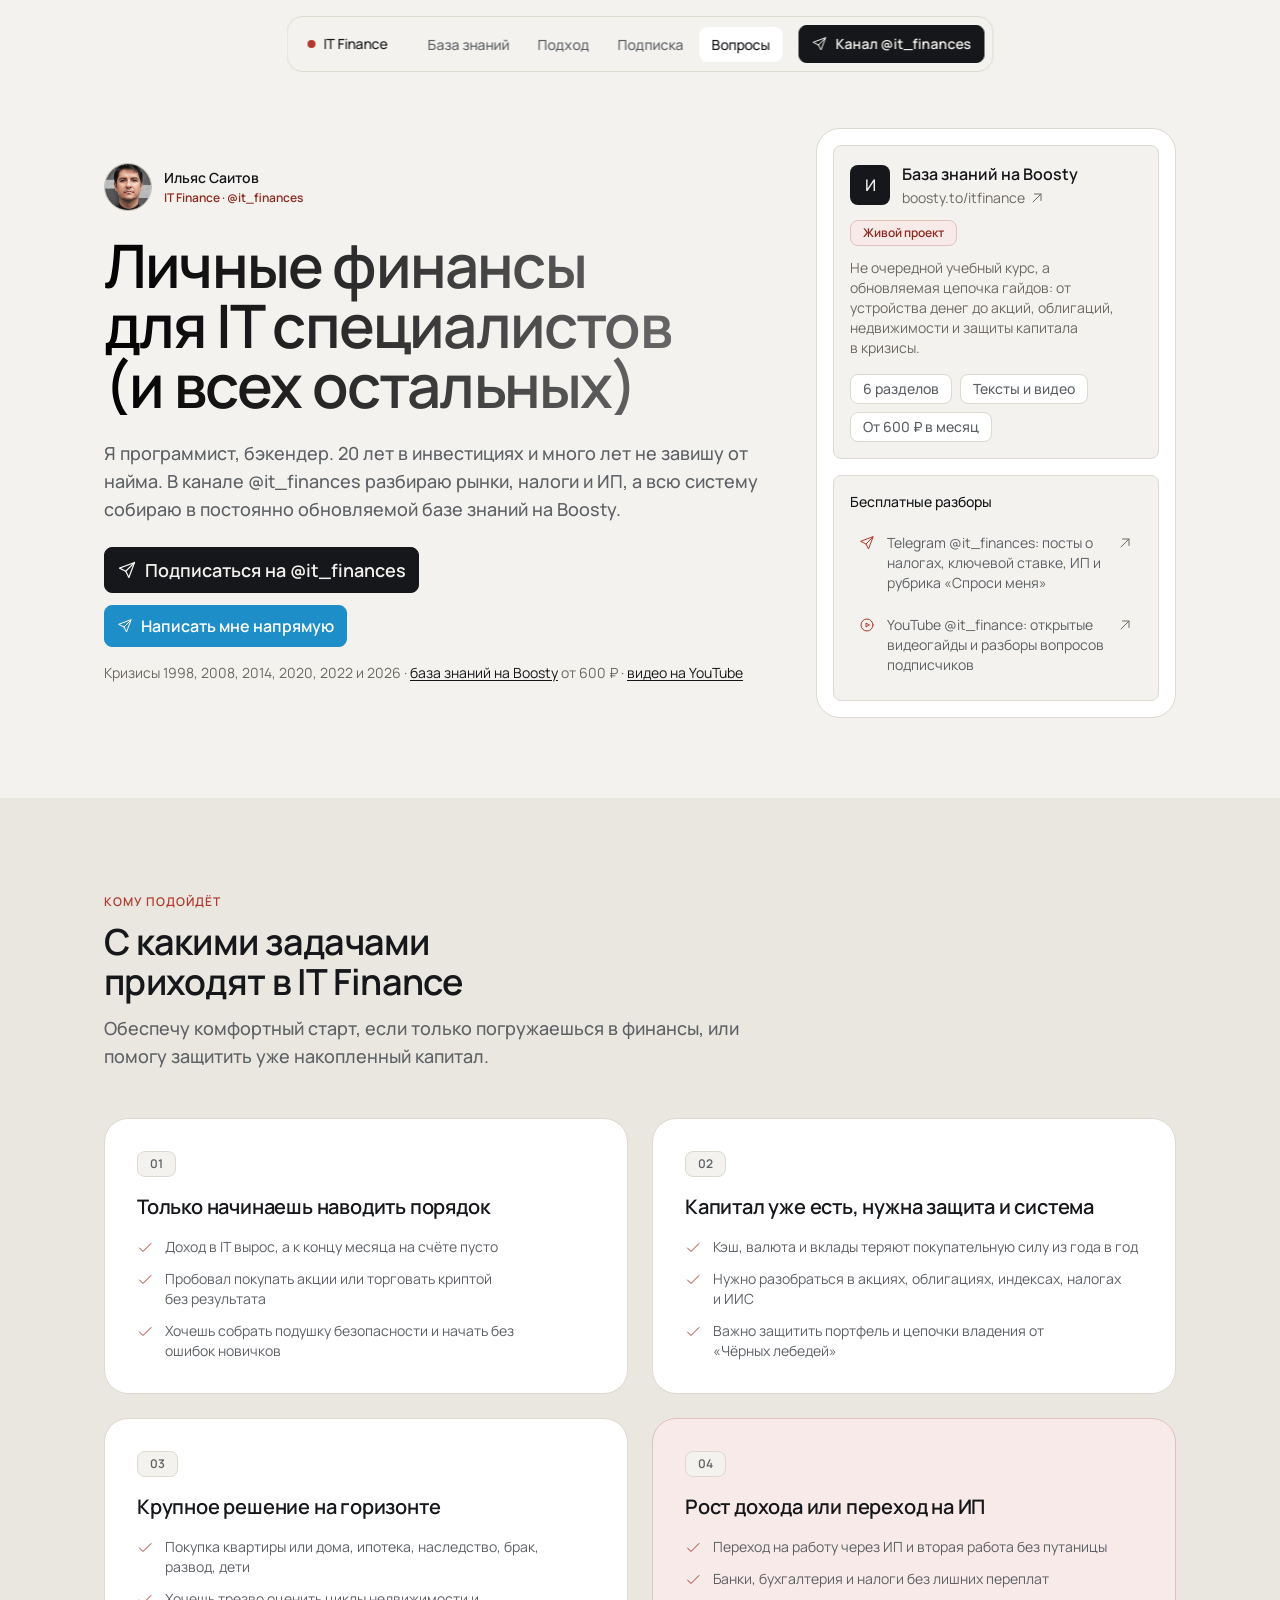
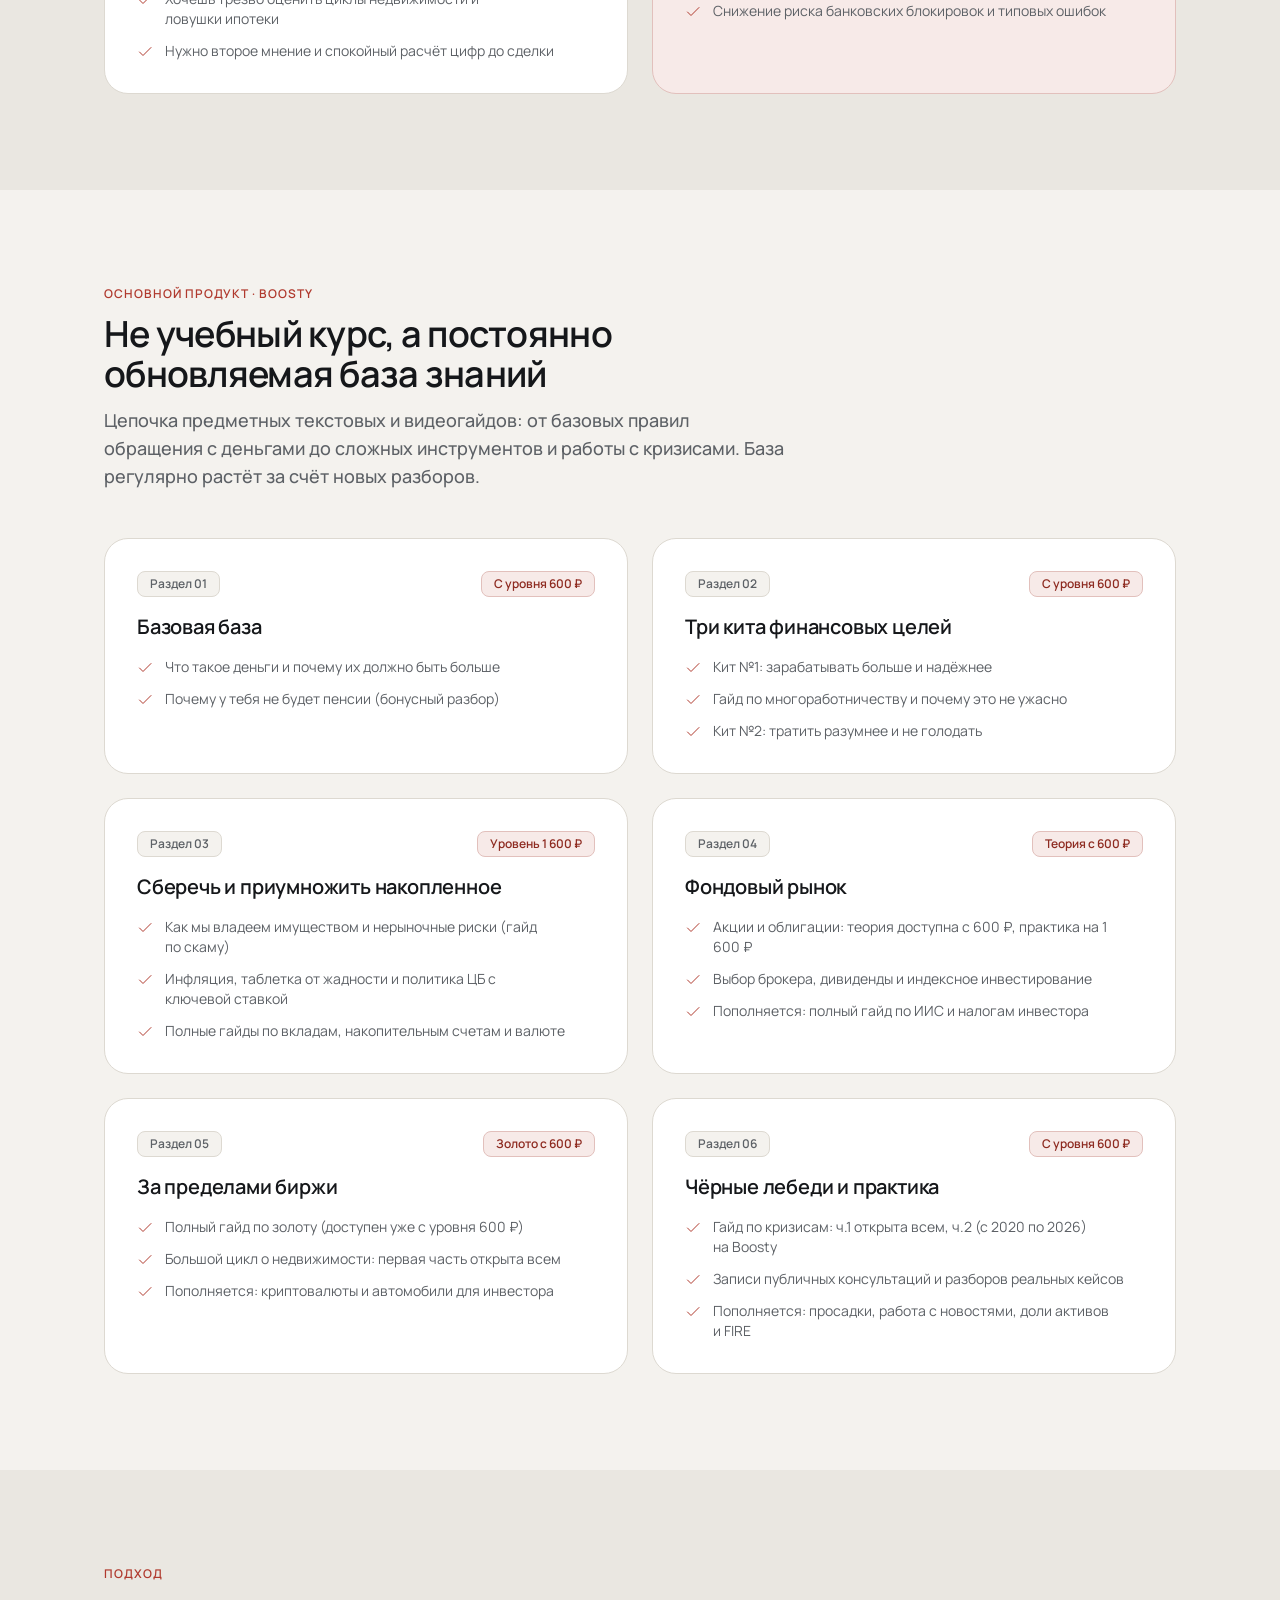
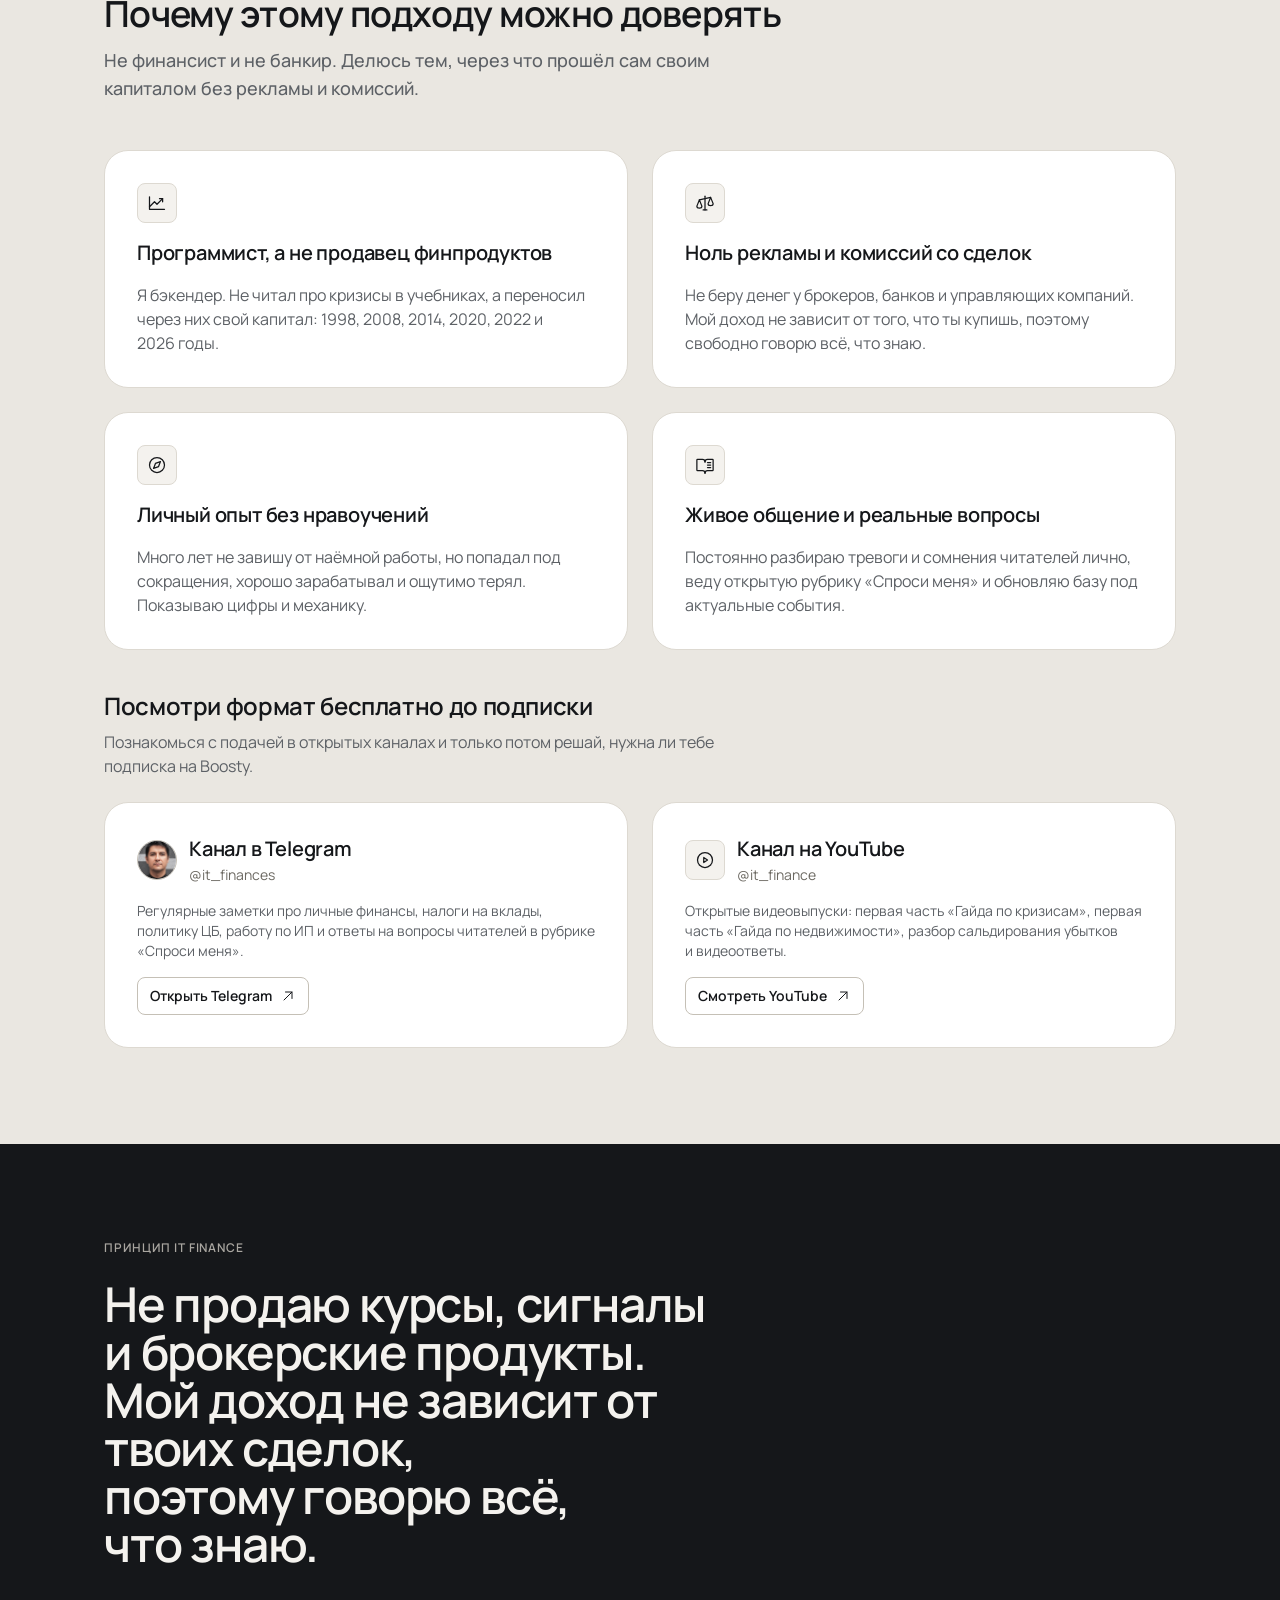
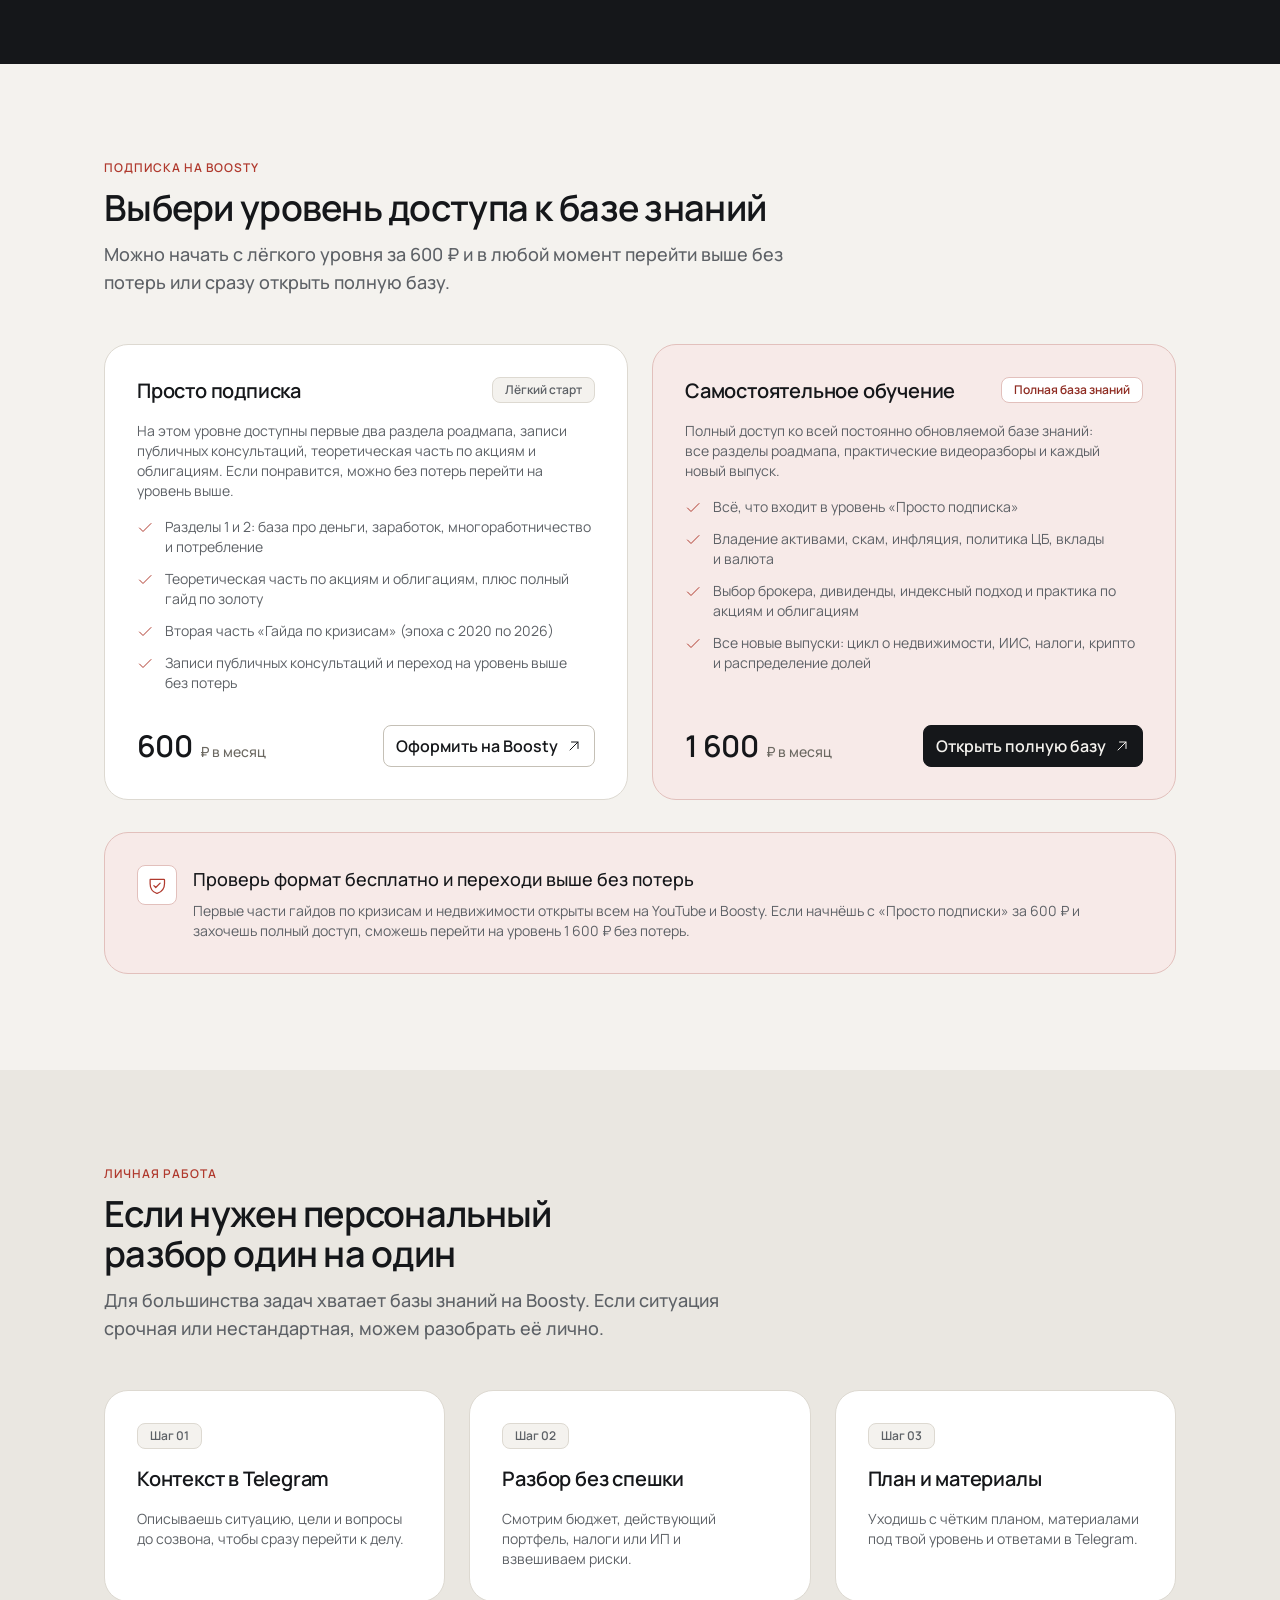
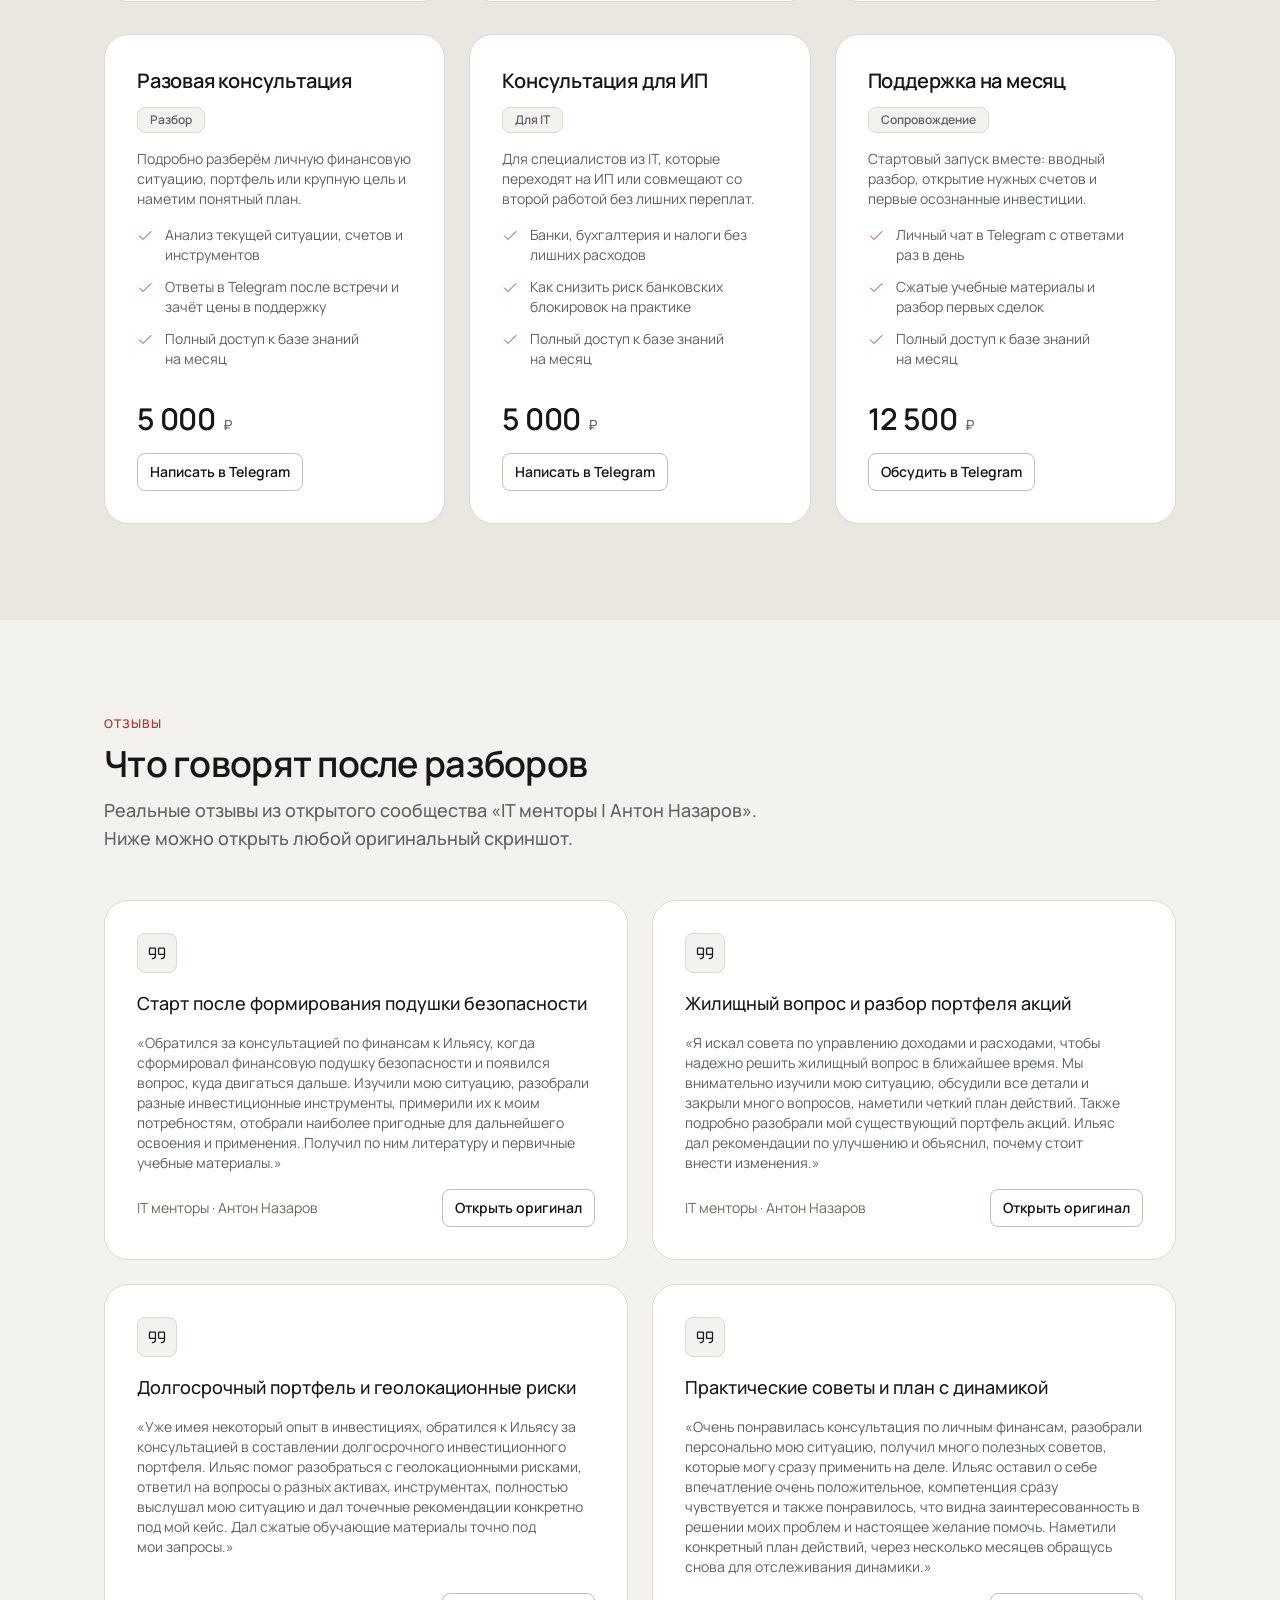
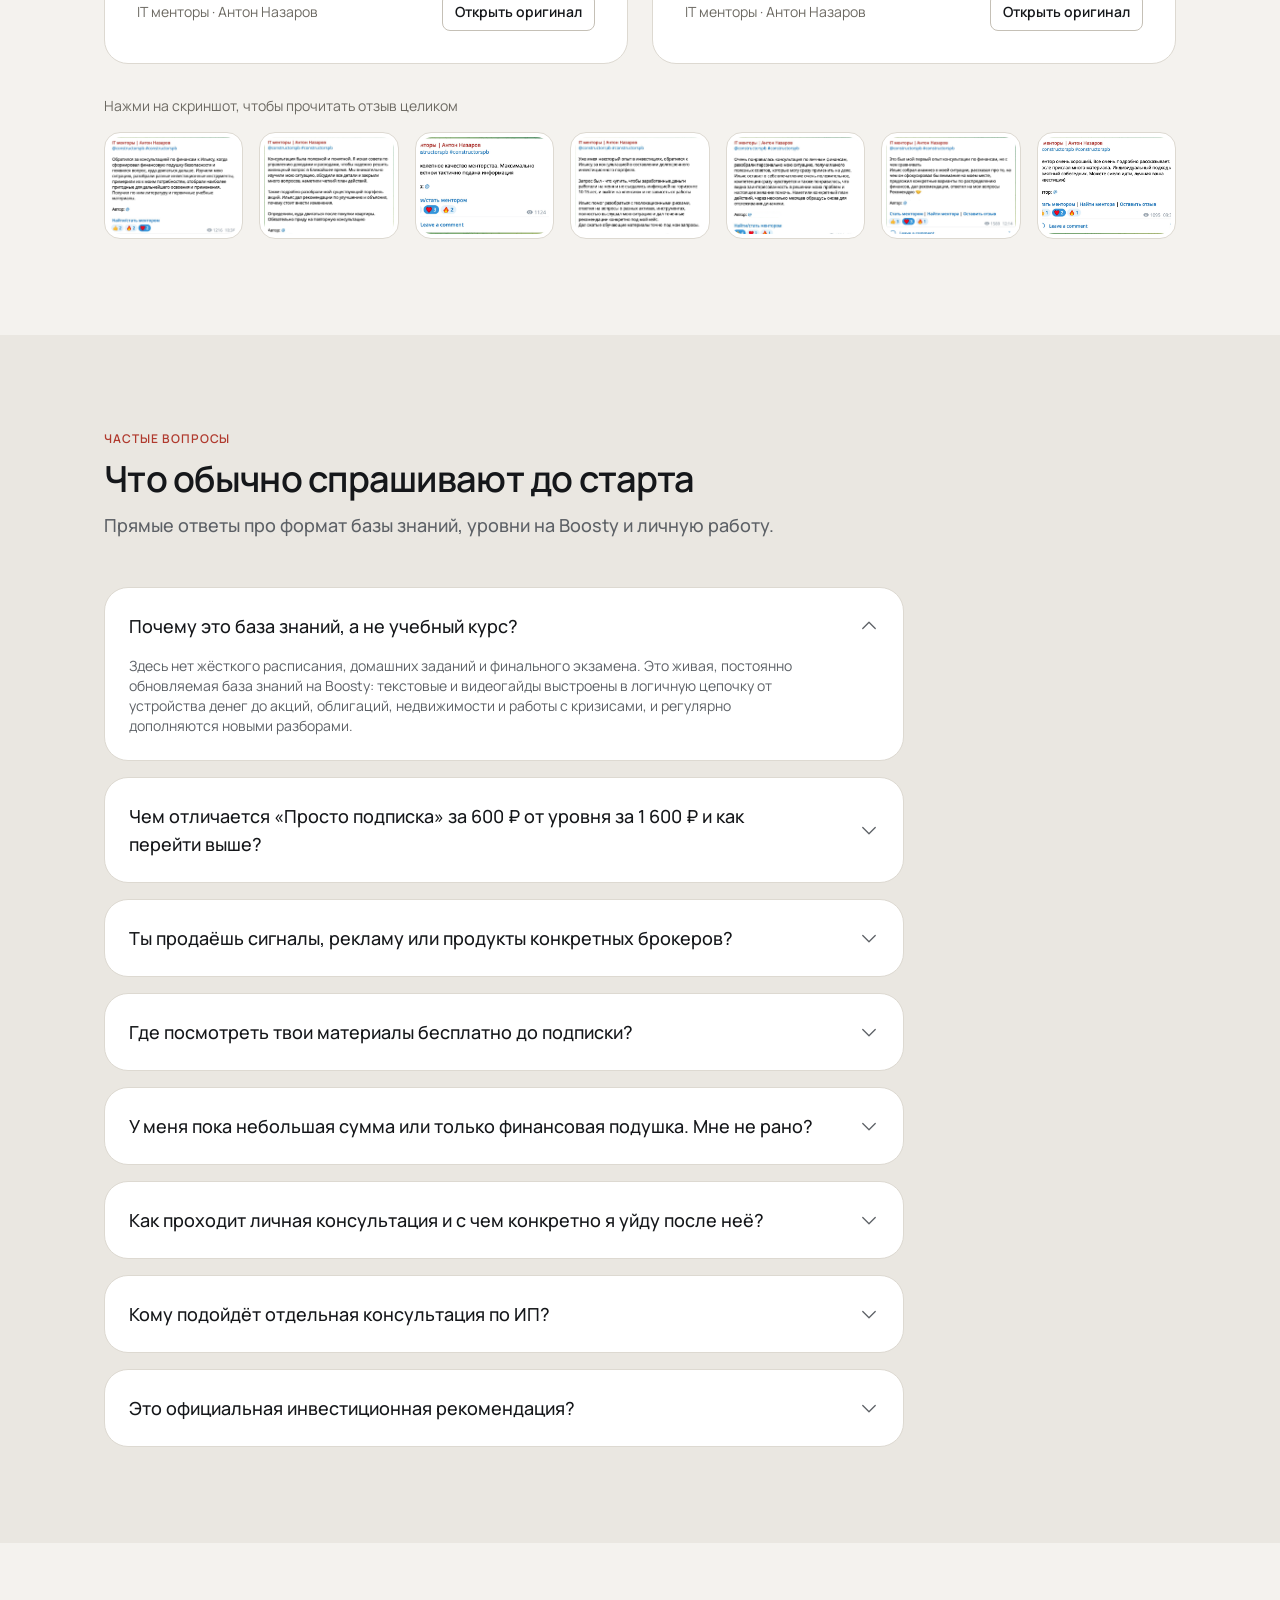
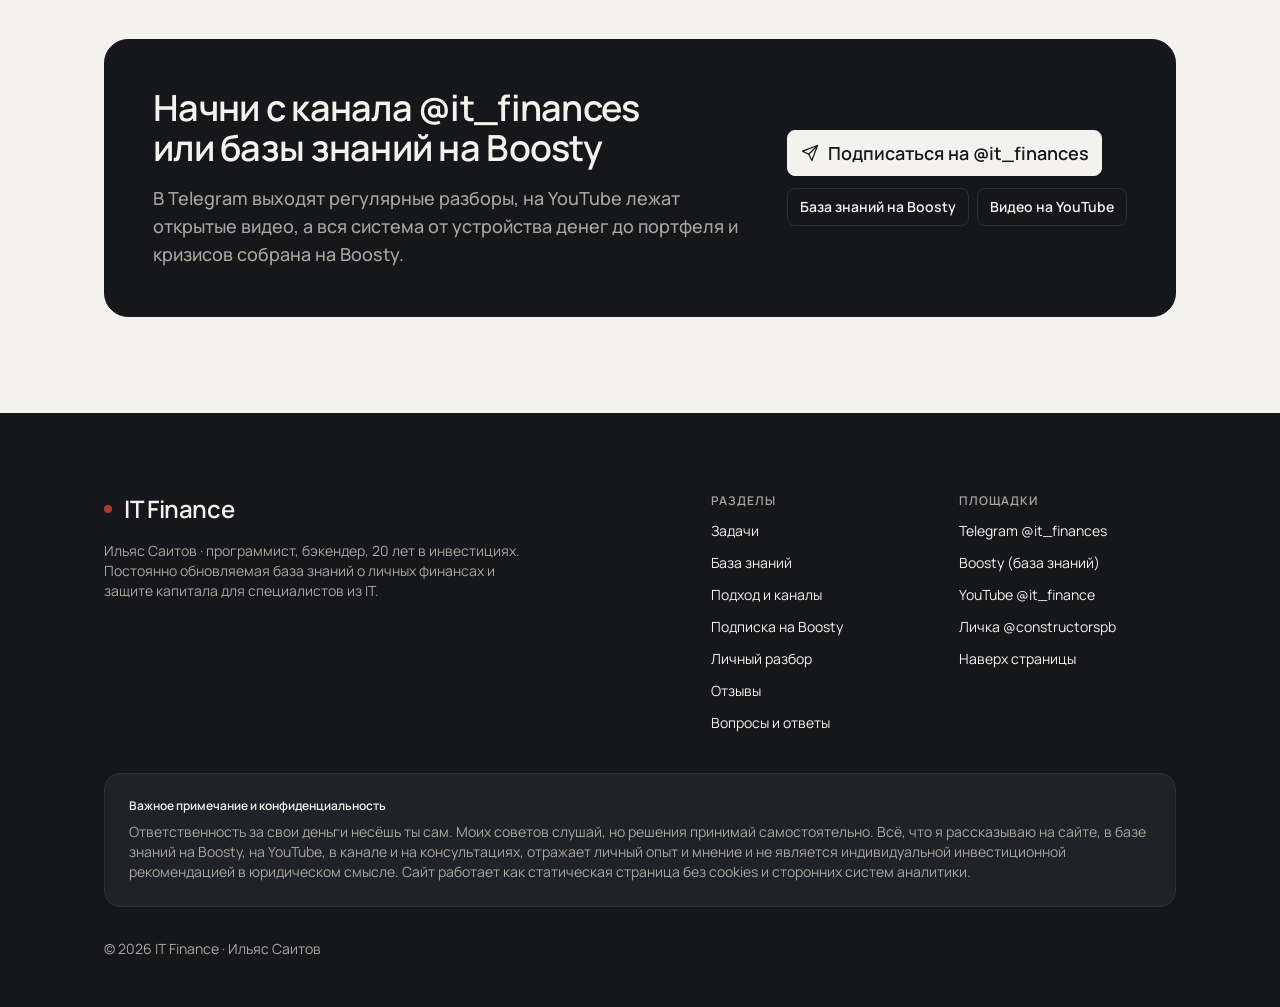
==== commit 61914093: "Include full knowledge base access in personal formats" ====
--- a/index.html
+++ b/index.html
@@ -2398,6 +2398,12 @@
                   </svg>
                   <span>Ответы в Telegram после встречи и зачёт цены в поддержку</span>
                 </li>
+                <li class="card-list-item body-6">
+                  <svg class="icon-sm card-list-icon" viewBox="0 0 256 256" fill="none" stroke="currentColor" stroke-width="16" stroke-linecap="round" stroke-linejoin="round" aria-hidden="true">
+                    <polyline points="40 144 96 200 224 72"></polyline>
+                  </svg>
+                  <span>Полный доступ к базе знаний на месяц</span>
+                </li>
               </ul>
             </div>
 
@@ -2434,6 +2440,12 @@
                   </svg>
                   <span>Как снизить риск банковских блокировок на практике</span>
                 </li>
+                <li class="card-list-item body-6">
+                  <svg class="icon-sm card-list-icon" viewBox="0 0 256 256" fill="none" stroke="currentColor" stroke-width="16" stroke-linecap="round" stroke-linejoin="round" aria-hidden="true">
+                    <polyline points="40 144 96 200 224 72"></polyline>
+                  </svg>
+                  <span>Полный доступ к базе знаний на месяц</span>
+                </li>
               </ul>
             </div>
 
@@ -2469,6 +2481,12 @@
                     <polyline points="40 144 96 200 224 72"></polyline>
                   </svg>
                   <span>Сжатые учебные материалы и разбор первых сделок</span>
+                </li>
+                <li class="card-list-item body-6">
+                  <svg class="icon-sm card-list-icon" viewBox="0 0 256 256" fill="none" stroke="currentColor" stroke-width="16" stroke-linecap="round" stroke-linejoin="round" aria-hidden="true">
+                    <polyline points="40 144 96 200 224 72"></polyline>
+                  </svg>
+                  <span>Полный доступ к базе знаний на месяц</span>
                 </li>
               </ul>
             </div>
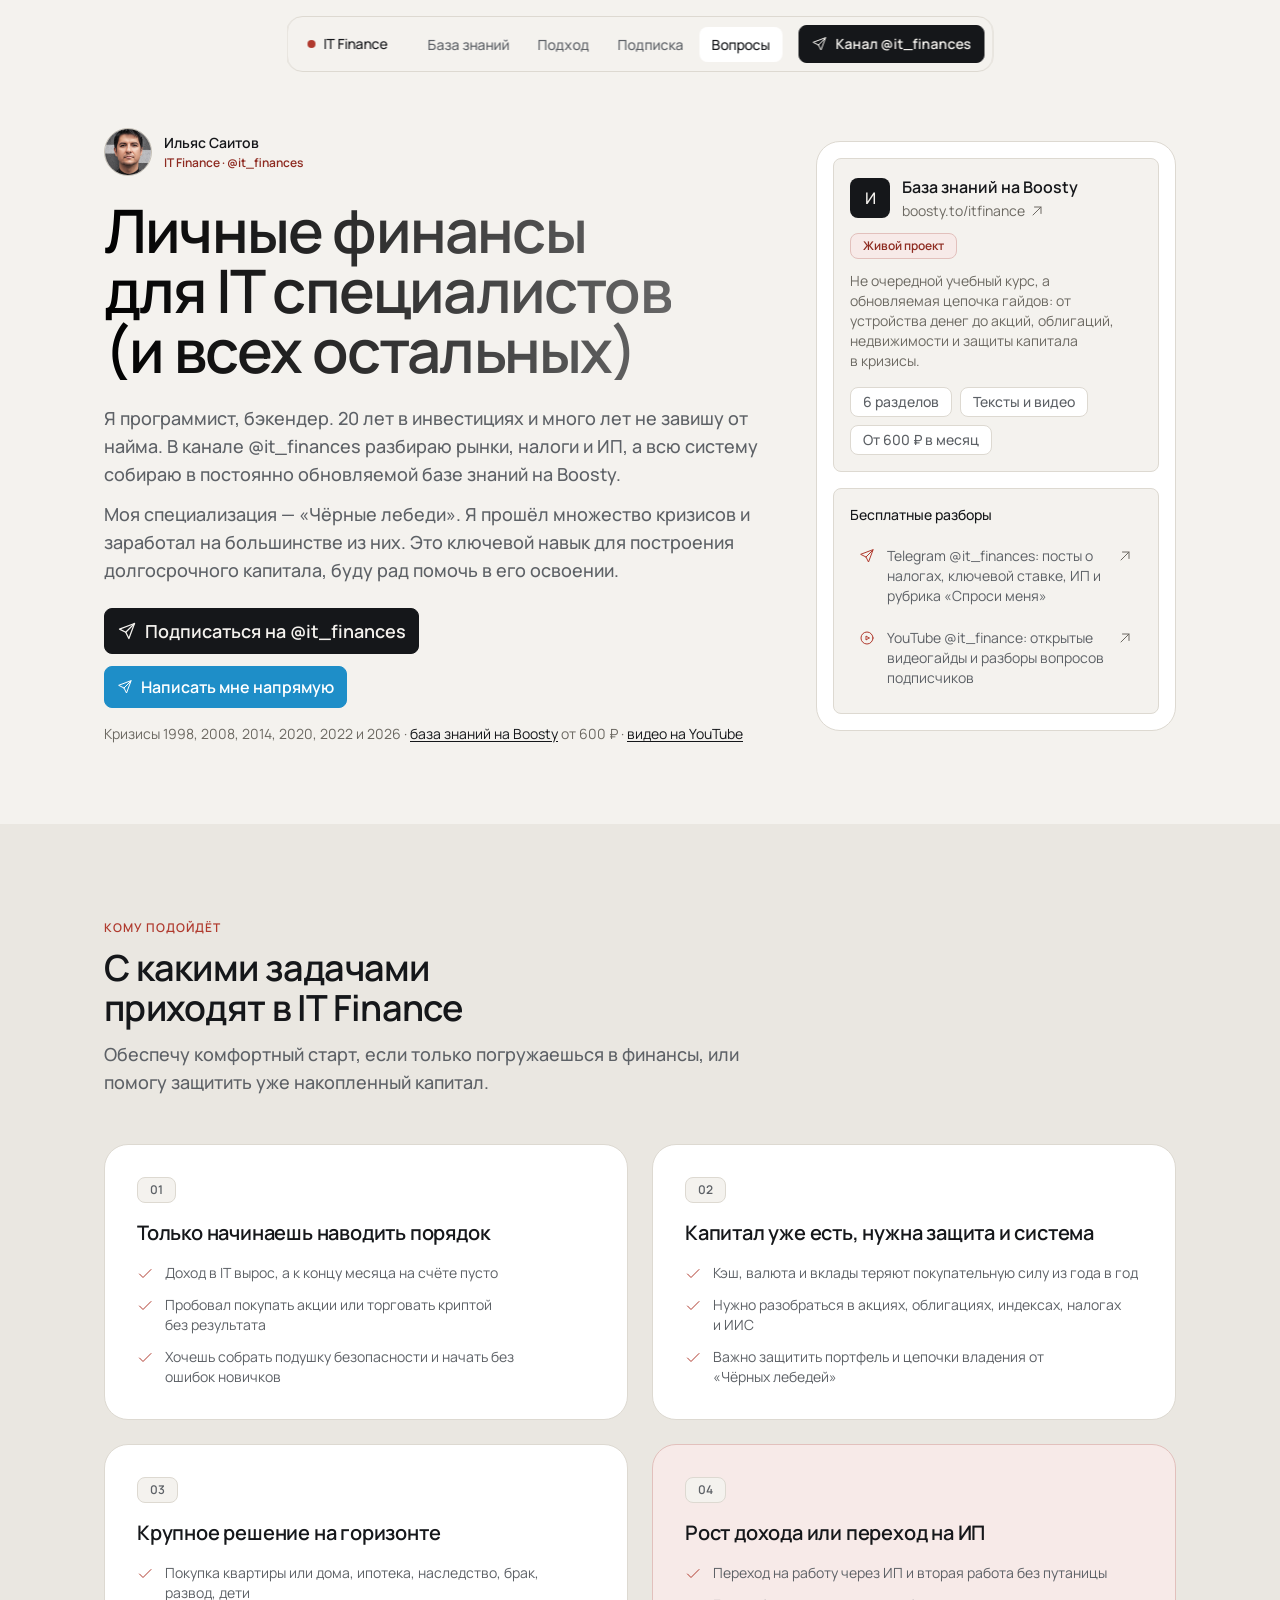
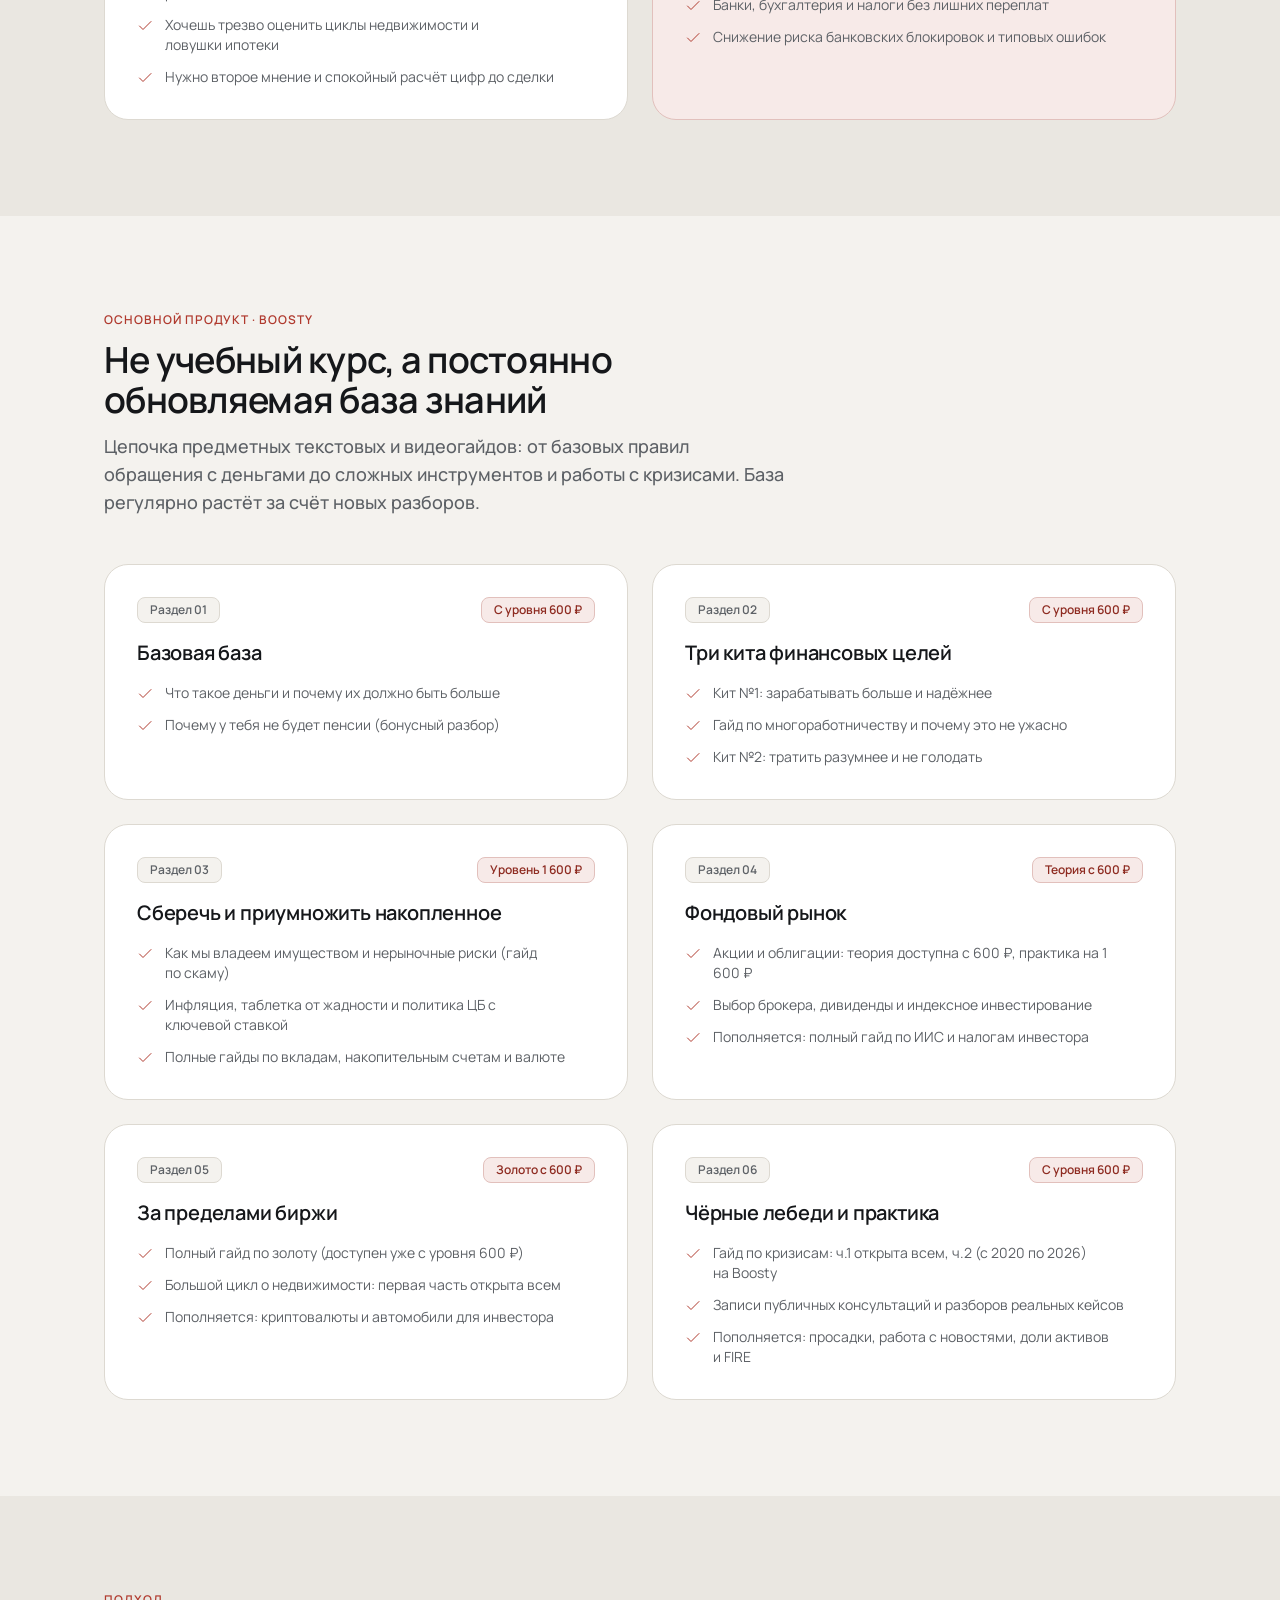
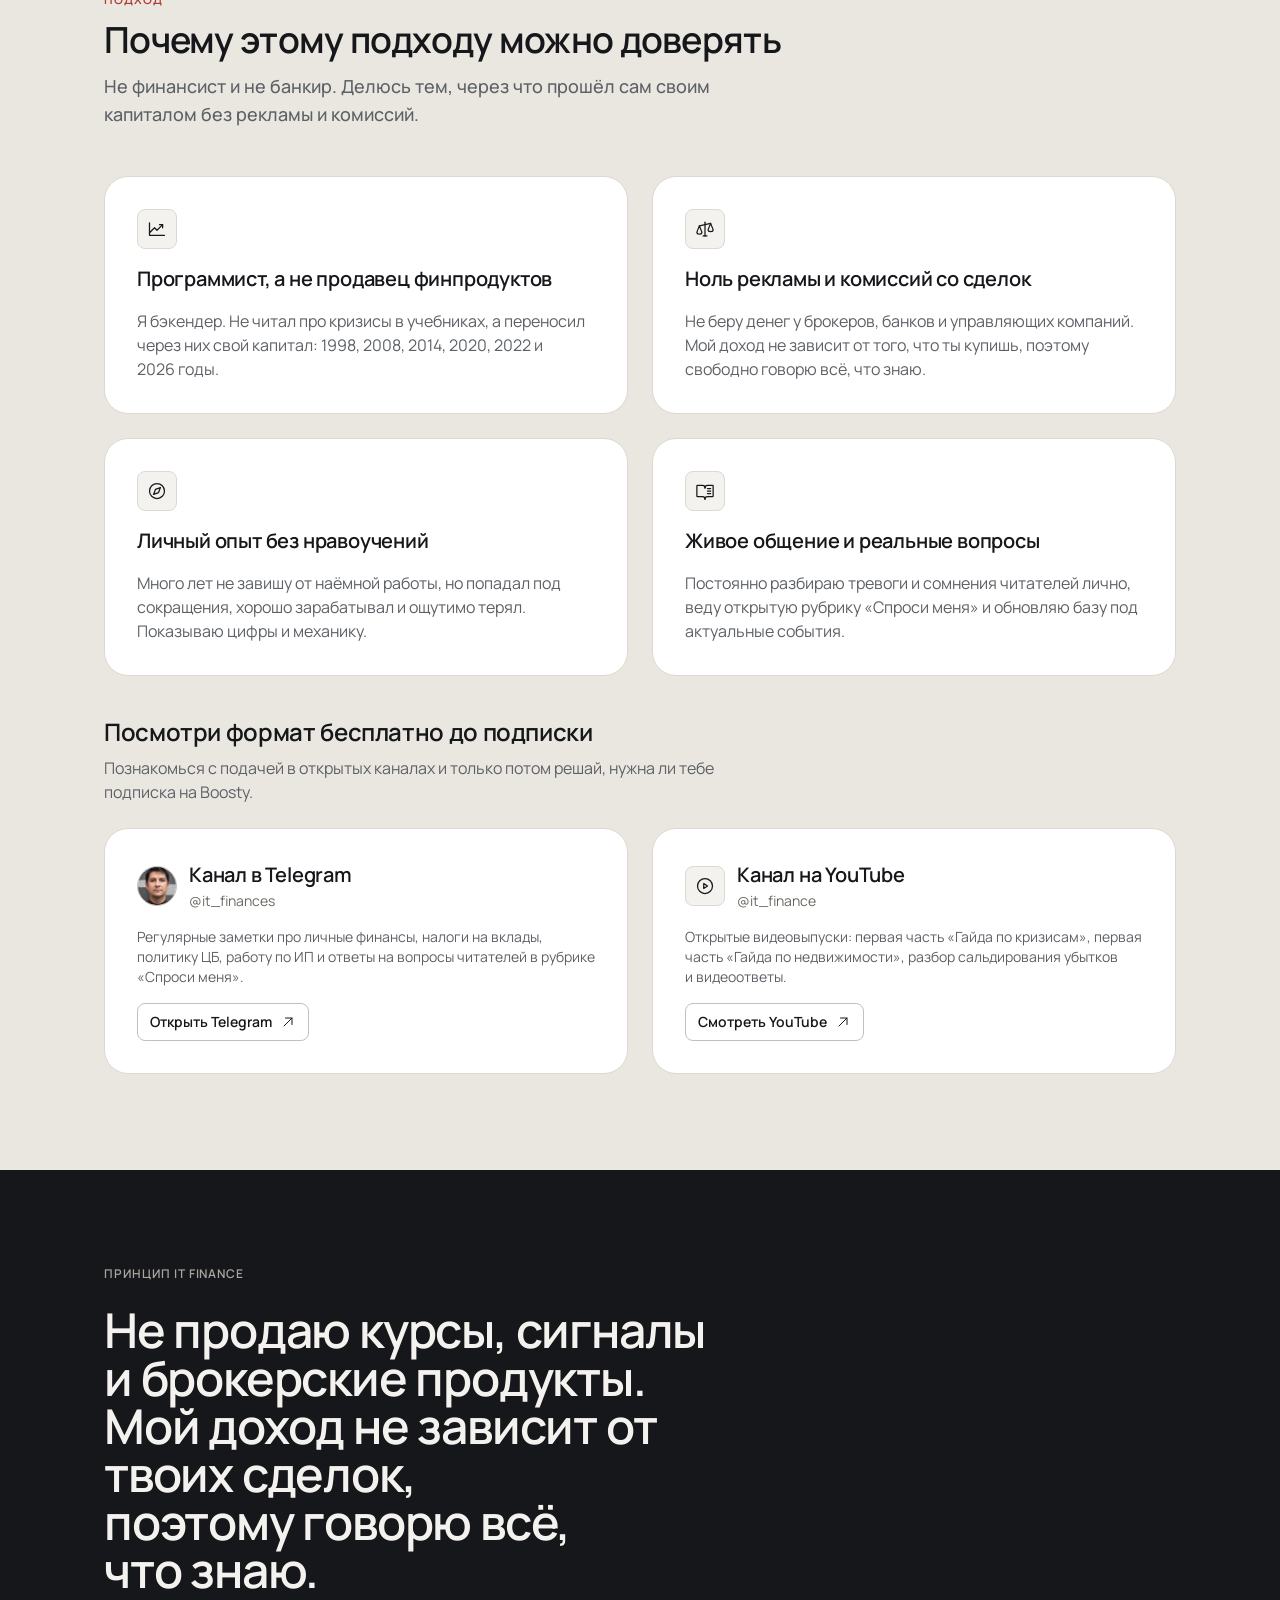
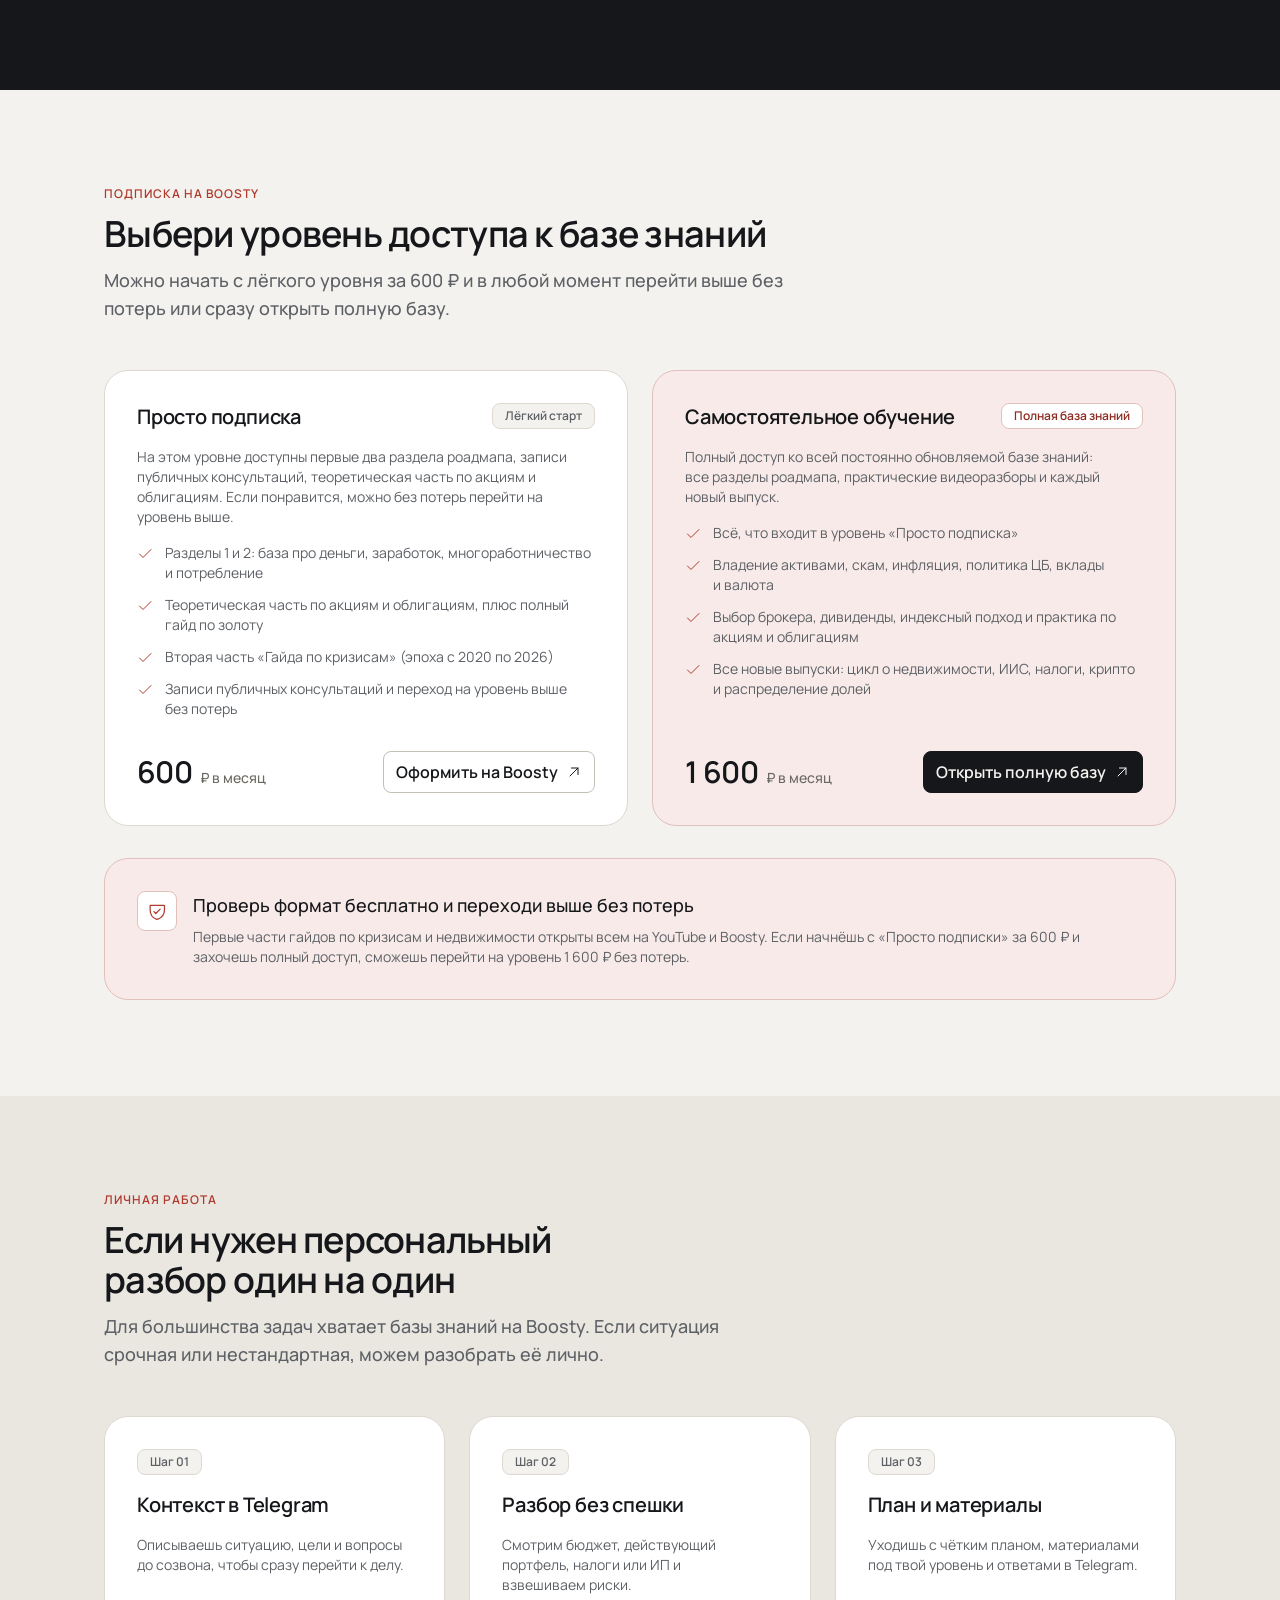
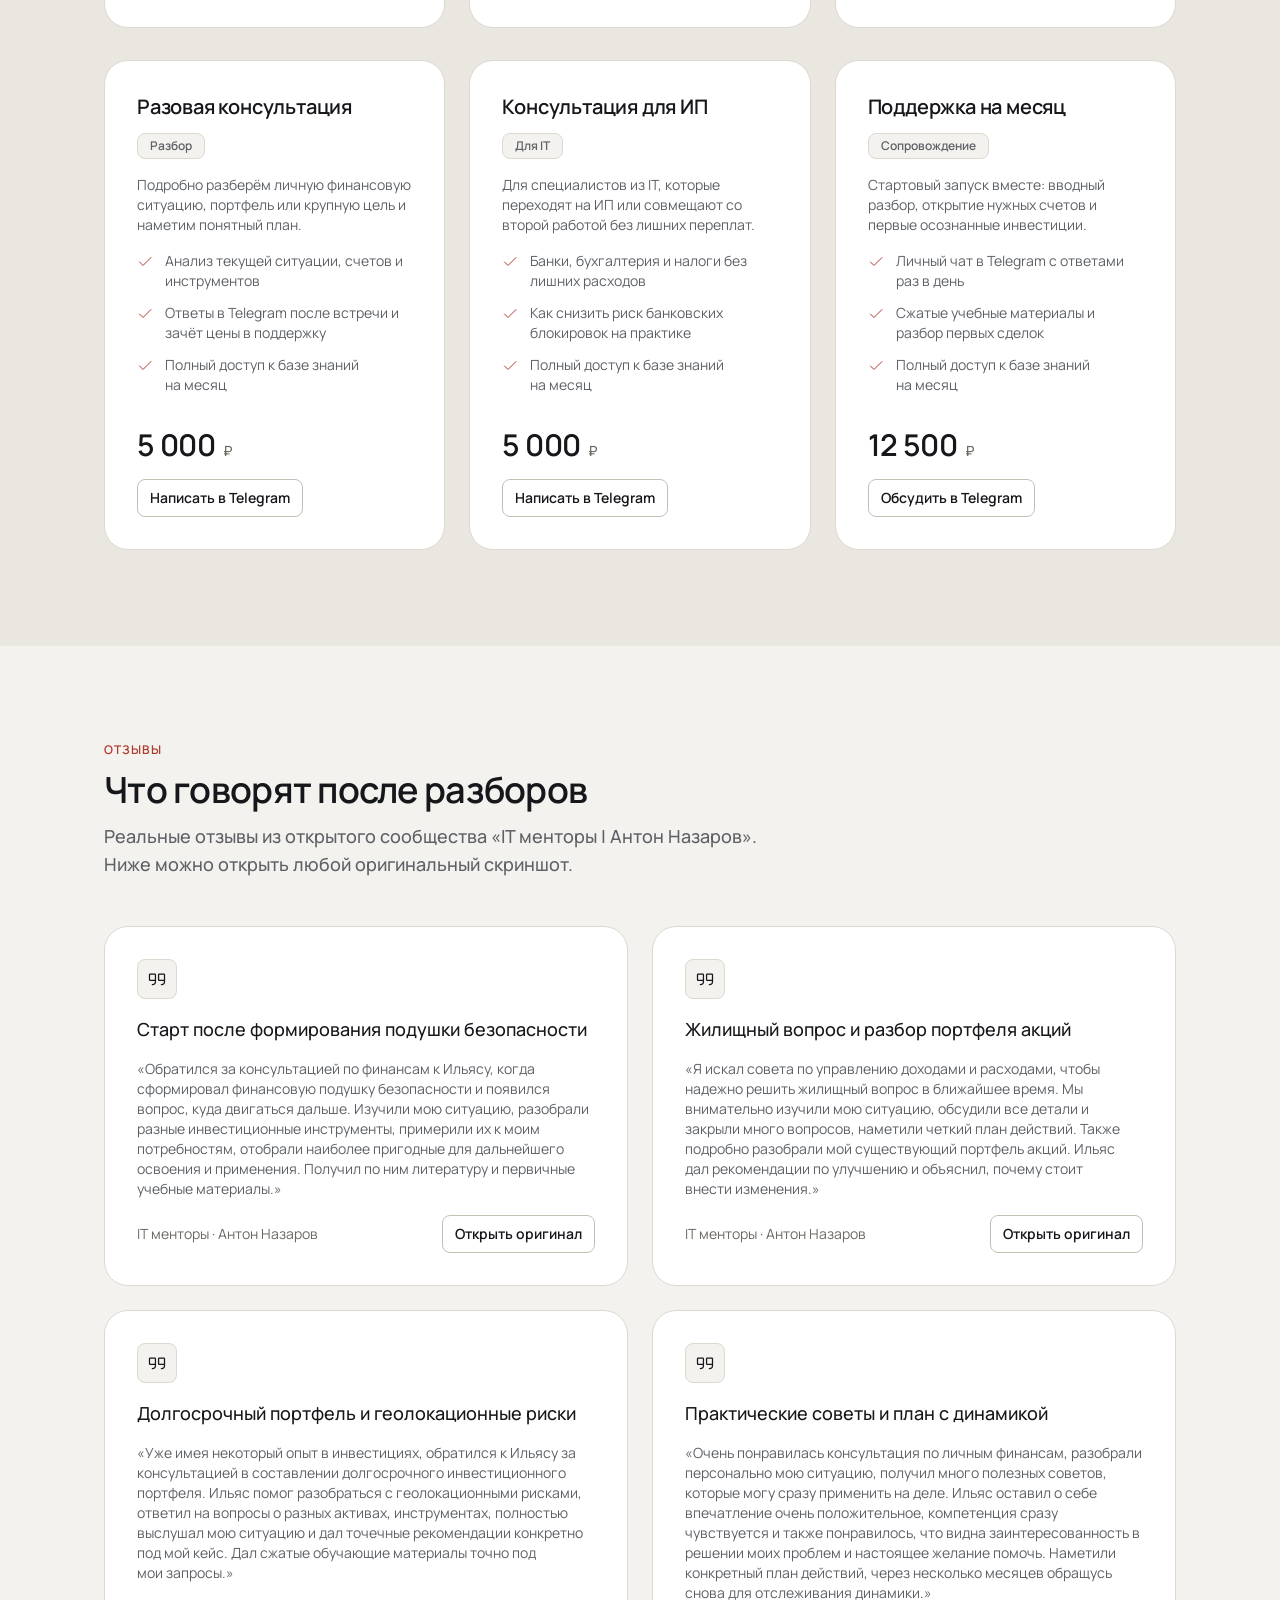
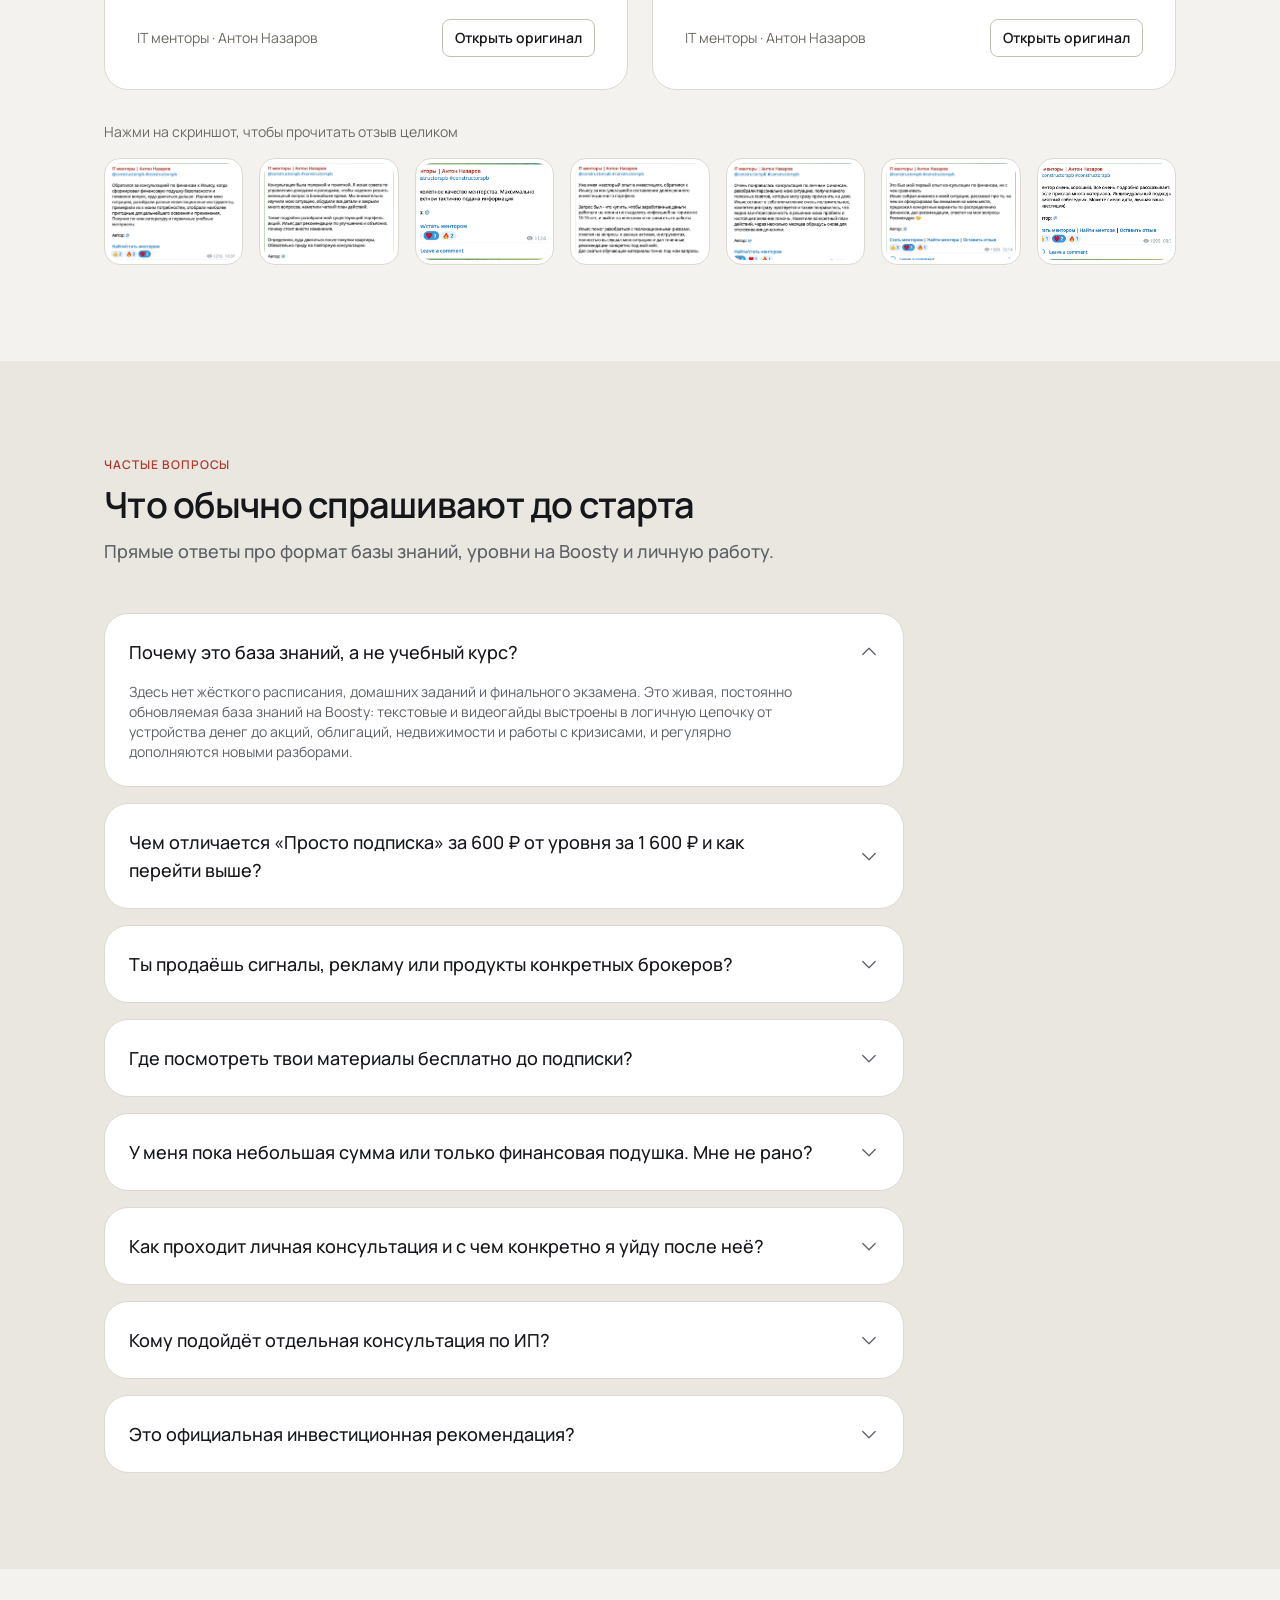
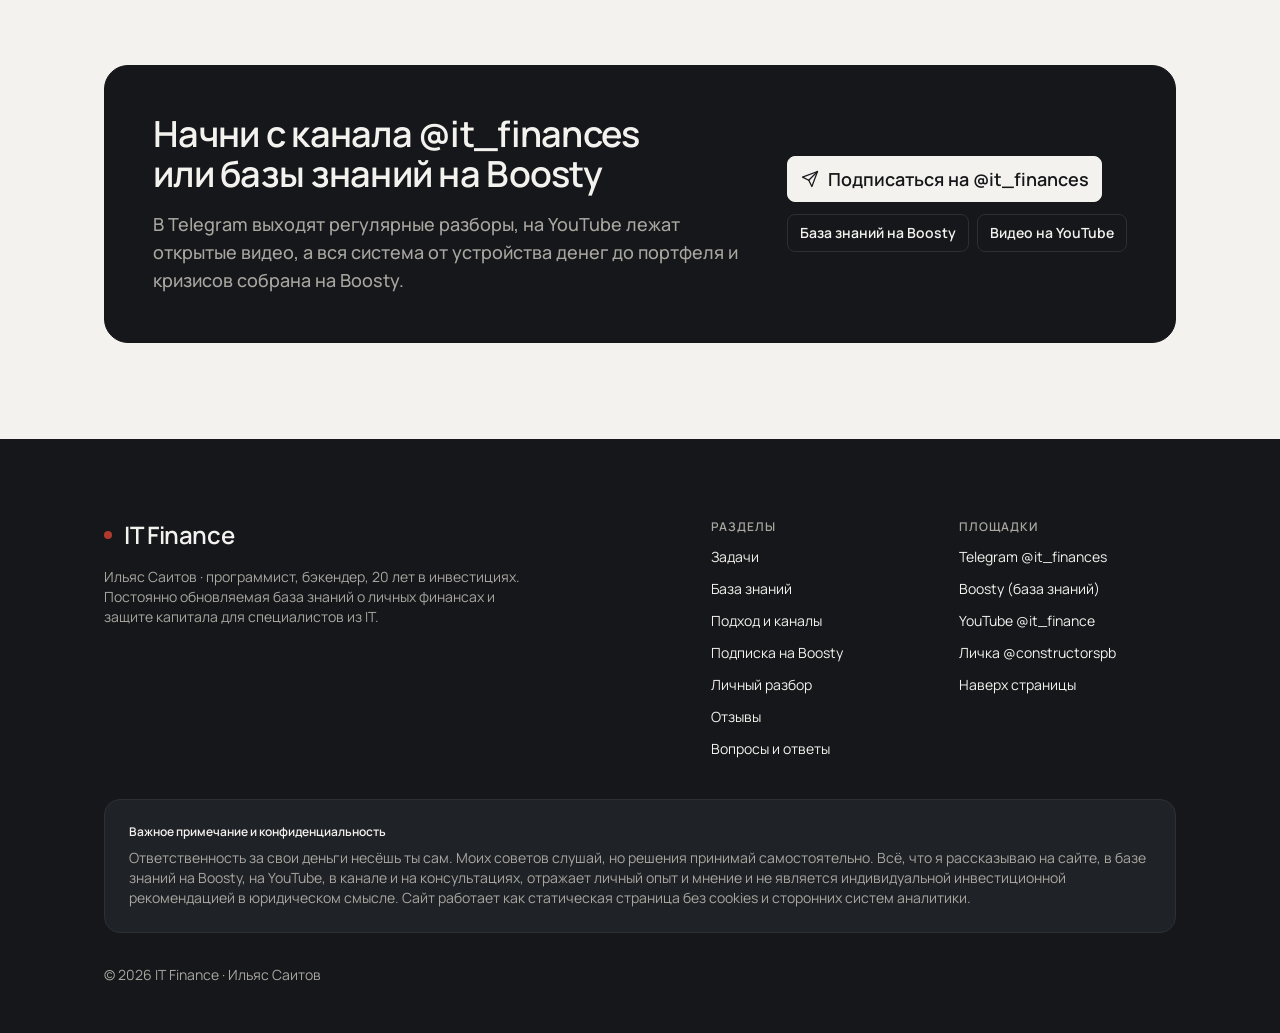
==== commit a839e55d: "Add black swans specialization paragraph to hero" ====
--- a/index.html
+++ b/index.html
@@ -730,6 +730,13 @@
       color: transparent;
     }
 
+    .hero-lead {
+      max-width: 680px;
+      display: flex;
+      flex-direction: column;
+      gap: var(--space-100);
+    }
+
     .hero-subtitle {
       max-width: 680px;
       color: var(--text-secondary);
@@ -1667,9 +1674,14 @@
             <h1 class="heading-1 hero-title">
               Личные финансы<br />для <span class="nowrap">IT&nbsp;специалистов</span><br />(и&nbsp;всех остальных)
             </h1>
-            <p class="title-2 hero-subtitle">
-              Я программист, бэкендер. 20 лет в инвестициях и много лет не завишу от найма. В канале @it_finances разбираю рынки, налоги и ИП, а всю систему собираю в постоянно обновляемой базе знаний на Boosty.
-            </p>
+            <div class="hero-lead">
+              <p class="title-2 hero-subtitle">
+                Я программист, бэкендер. 20 лет в инвестициях и много лет не завишу от найма. В канале @it_finances разбираю рынки, налоги и ИП, а всю систему собираю в постоянно обновляемой базе знаний на Boosty.
+              </p>
+              <p class="title-2 hero-subtitle">
+                Моя специализация&nbsp;— «Чёрные лебеди». Я прошёл множество кризисов и заработал на большинстве из&nbsp;них. Это ключевой навык для построения долгосрочного капитала, буду рад помочь в&nbsp;его&nbsp;освоении.
+              </p>
+            </div>
             <div class="hero-cta-wrap">
               <div class="hero-cta-buttons">
                 <a href="https://t.me/it_finances" target="_blank" rel="noopener noreferrer" class="btn btn-primary button-lg">
